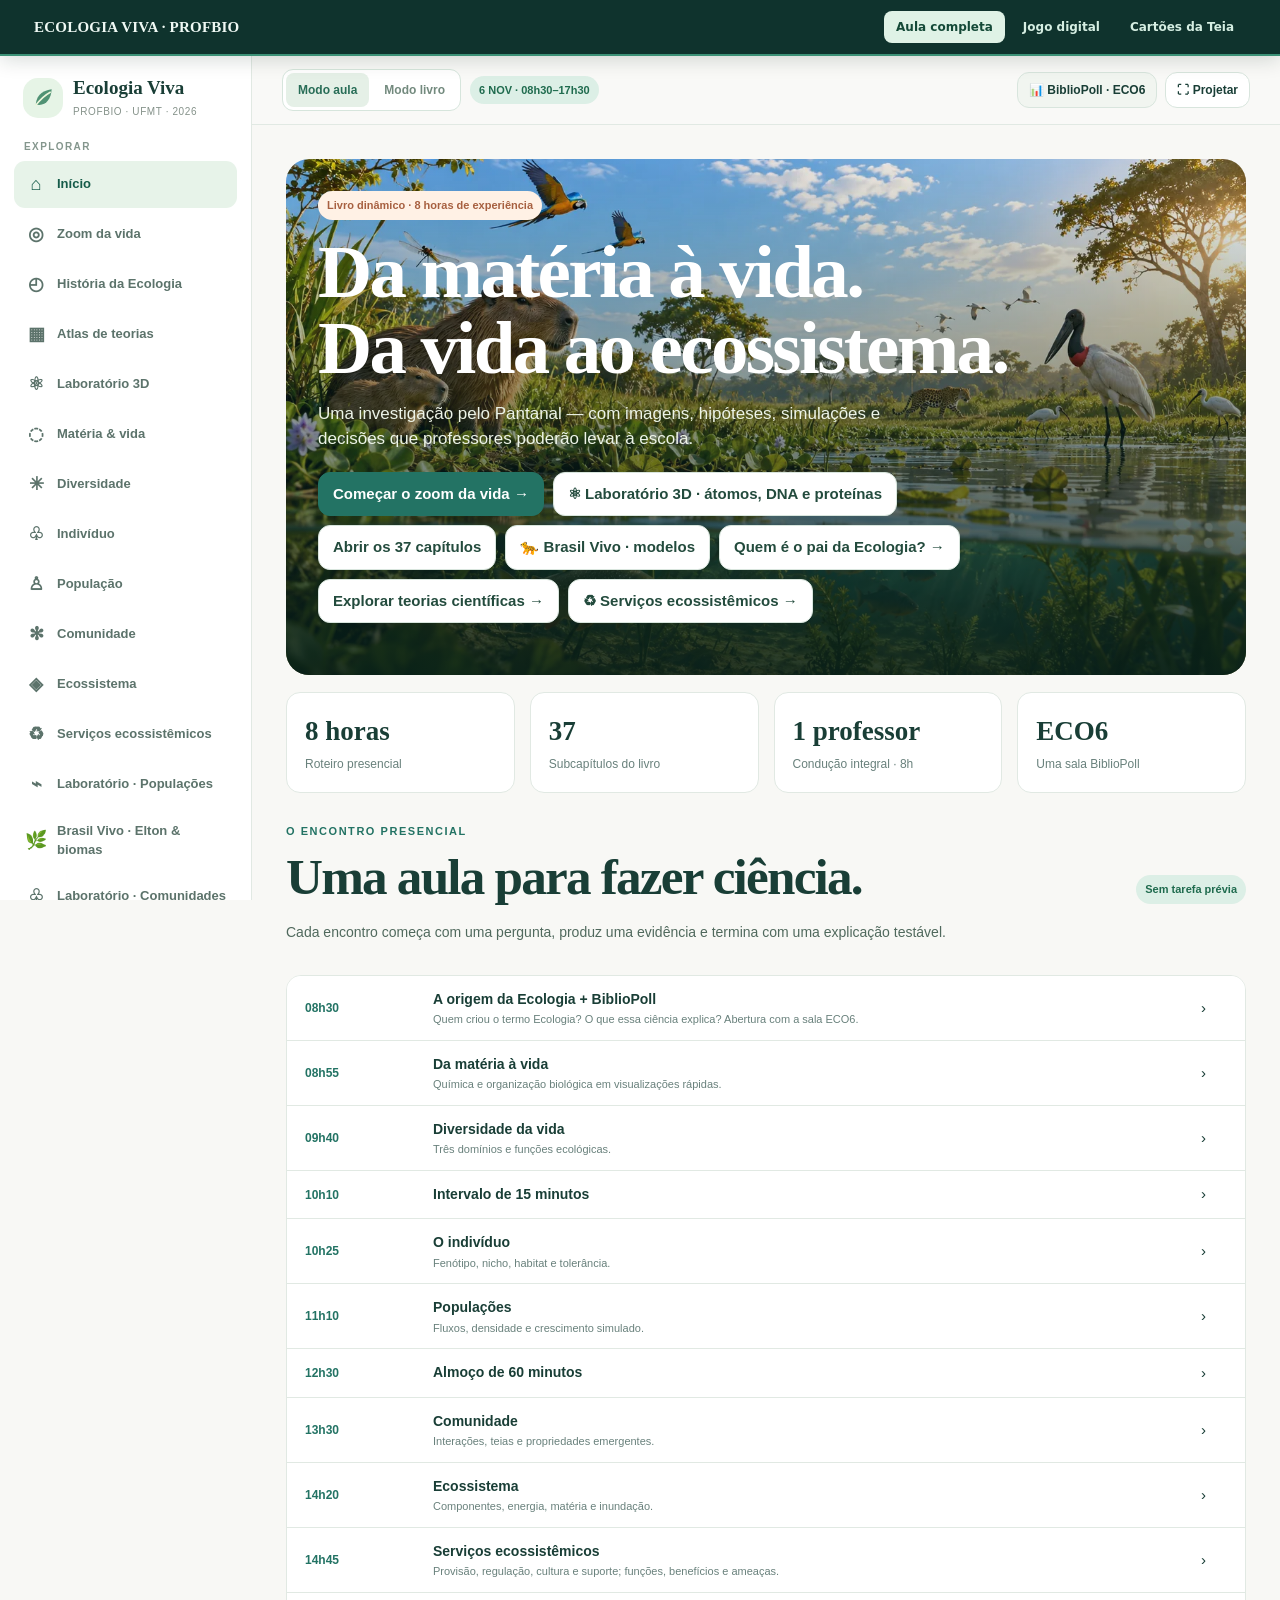
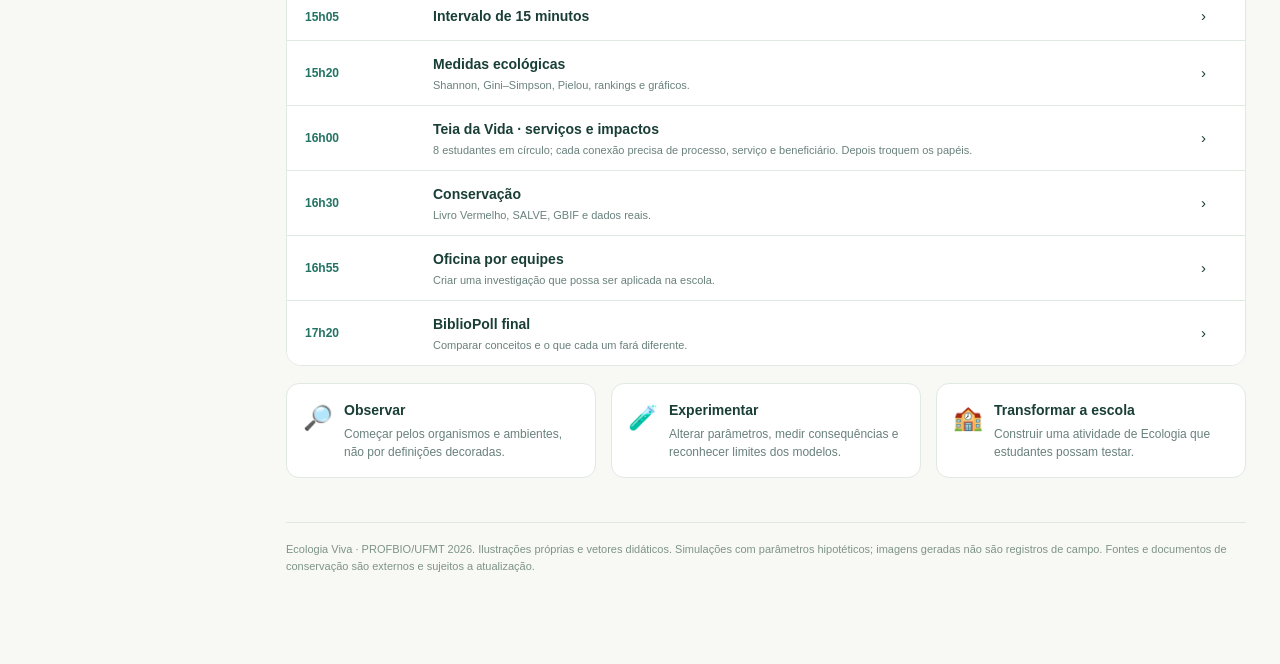
==== index.html @ b946f87a "feat: publicar Ecologia Viva com aula, jogo de 4 duplas e cartões imprimíveis" ====
<!DOCTYPE html>
<html lang="pt-BR">
<head>
<meta charset="utf-8"><meta name="viewport" content="width=device-width,initial-scale=1">
<meta name="theme-color" content="#f9f8f4"><meta name="description" content="Livro dinâmico de Ecologia com história, teorias e laboratórios de populações, comunidades e ecossistemas, PROFBIO UFMT 2026">
<title>Ecologia Viva · Ciência, Teorias e Laboratórios · PROFBIO UFMT 2026</title>
<style>
:root{--bg:#f8f8f5;--paper:#fff;--ink:#193e36;--muted:#69817c;--teal:#237364;--teal2:#dcefe6;--tan:#e6ae87;--gold:#b77943;--line:#e1e9e3;--surface:#f1f5f0;--pink:#fcf0e8;--radius:17px;--shadow:0 10px 35px rgba(28,57,47,.045)}
*{box-sizing:border-box}html{scroll-behavior:smooth}body{margin:0;background:var(--bg);color:var(--ink);font-family:ui-sans-serif,-apple-system,BlinkMacSystemFont,"Segoe UI",sans-serif;font-size:15px;line-height:1.5}button,input,textarea,select{font:inherit}button{cursor:pointer}button:focus-visible,a:focus-visible,input:focus-visible,textarea:focus-visible{outline:3px solid #e7a25c;outline-offset:3px}a{color:var(--teal);text-decoration:none}a:hover{text-decoration:underline}h1,h2,h3,.display{font-family:Georgia,"Times New Roman",serif;font-weight:650;letter-spacing:-.035em;line-height:1.12}h1{font-size:clamp(33px,4vw,52px);margin:8px 0 16px}h2{font-size:clamp(25px,2.7vw,34px);margin:10px 0 14px}h3{font-size:21px;margin:0 0 8px}p{margin:0 0 12px}small,.small{font-size:12px}.muted{color:var(--muted)}.label{font-size:11px;font-weight:800;letter-spacing:.12em;text-transform:uppercase;color:var(--teal)}.kicker{font-weight:800;color:var(--teal);font-size:11px;letter-spacing:.14em;text-transform:uppercase;margin-bottom:4px}.app{display:grid;grid-template-columns:252px minmax(0,1fr);min-height:100vh}.side{position:sticky;top:0;height:100vh;overflow:auto;padding:21px 14px 18px;background:#fff;border-right:1px solid var(--line);z-index:10}.logo{display:flex;align-items:center;gap:10px;margin:1px 9px 20px}.mark{width:40px;height:40px;border-radius:15px;background:#e6f4e6;display:grid;place-items:center;color:#286f55;flex-shrink:0}.logo b{font-family:Georgia,serif;font-size:19px;line-height:1}.logo small{display:block;color:#85928a;letter-spacing:.06em;font-size:10px;margin-top:3px}.navhead{font-size:10px;letter-spacing:.14em;text-transform:uppercase;color:#84968d;font-weight:800;margin:17px 10px 7px}.navbtn{width:100%;border:0;background:transparent;display:flex;align-items:center;gap:10px;text-align:left;border-radius:11px;padding:10px 11px;color:#5c736b;font-size:13px;font-weight:700;margin:3px 0}.navbtn:hover{background:#f3f7f1;text-decoration:none}.navbtn.active{background:#e7f3e9;color:#155b49}.navico{font-size:18px;width:22px;text-align:center;flex-shrink:0}.num{margin-left:auto;font-size:10px;font-weight:650;color:#8b9e95}.sidefoot{font-size:11px;color:#7d938b;margin:24px 8px 8px;border-top:1px solid var(--line);padding-top:16px}.main{min-width:0}.top{position:sticky;top:0;z-index:9;display:flex;justify-content:space-between;align-items:center;gap:12px;flex-wrap:wrap;padding:13px 30px;background:rgba(249,249,247,.93);backdrop-filter:blur(14px);border-bottom:1px solid var(--line)}.top-left{display:flex;align-items:center;gap:9px;flex-wrap:wrap}.top-right{display:flex;align-items:center;gap:8px;flex-wrap:wrap}.mobilebrand{display:none;font-weight:800;font-family:Georgia,serif}.content{max-width:1170px;margin:0 auto;padding:34px 34px 90px}.badge{background:var(--teal2);color:#1f6b4e;padding:6px 9px;border-radius:100px;font-size:11px;font-weight:850;display:inline-flex;align-items:center;gap:6px}.badge.peach{background:#fff1e5;color:#a76040}.btn{border:1px solid #d8e5dd;border-radius:12px;padding:10px 14px;font-weight:800;color:var(--ink);background:#fff;display:inline-flex;justify-content:center;align-items:center;gap:9px;transition:transform .13s,border-color .13s;white-space:normal}.btn:hover{border-color:#7bbaa1;transform:translateY(-1px)}.btn.primary{background:var(--teal);border-color:var(--teal);color:white}.btn.soft{background:var(--surface)}.btn.small{padding:8px 11px;font-size:12px}.btn:disabled{opacity:.45;cursor:not-allowed}.actions{display:flex;flex-wrap:wrap;gap:9px;margin:20px 0}.switch{border:1px solid #d6e5dc;background:#fff;border-radius:11px;display:inline-flex;align-items:center;padding:3px;gap:3px}.switch button{background:transparent;border:0;padding:8px 12px;border-radius:8px;color:#738a7e;font-size:12px;font-weight:800}.switch button.sel{background:#e5f0e7;color:#286d57}.panel{background:white;border:1px solid var(--line);border-radius:var(--radius);padding:24px;box-shadow:var(--shadow)}.panel.soft{background:#f0f5ef}.panel.peach{background:#fff4ed}.panel+.panel{margin-top:12px}.grid{display:grid;gap:15px}.grid.two{grid-template-columns:repeat(2,minmax(0,1fr))}.grid.three{grid-template-columns:repeat(3,minmax(0,1fr))}.grid.four{grid-template-columns:repeat(4,minmax(0,1fr))}.flex{display:flex;align-items:center;justify-content:space-between;gap:12px;flex-wrap:wrap}.hero{min-height:440px;position:relative;overflow:hidden;border-radius:23px;background:#285c4d;display:flex;align-items:flex-end;color:white;background-size:cover;background-position:center;padding:32px}.hero:before{content:"";position:absolute;inset:0;background:linear-gradient(0deg,rgba(7,32,27,.88),rgba(8,39,36,.48) 48%,rgba(12,54,46,.04))}.hero>div{position:relative;max-width:730px}.hero h1{font-size:clamp(44px,6vw,75px);line-height:1.02;margin:14px 0}.hero p{font-size:17px;max-width:600px;color:#edf4e8}.hero .btn{color:#234b3d}.hero .btn.primary{color:white}.intro-stats{margin:17px 0 30px}.stat{border-radius:14px;background:#fff;border:1px solid var(--line);padding:18px}.stat b{font-family:Georgia,serif;font-size:27px;display:block}.stat small{color:var(--muted)}.timeline{margin-top:19px;border:1px solid var(--line);border-radius:15px;overflow:hidden;background:white}.timeline button{width:100%;display:grid;grid-template-columns:110px 1fr 26px;gap:18px;align-items:center;text-align:left;padding:12px 18px;background:white;border:0;border-bottom:1px solid var(--line);color:var(--ink)}.timeline button:last-child{border:0}.timeline button:hover{background:#f4f8f4}.timeline time{font-size:12px;font-weight:800;color:var(--teal)}.timeline strong{font-size:14px}.timeline p{font-size:11px;color:var(--muted);margin:1px 0 0}.eyebrow{color:#7c9187;font-size:11px;text-transform:uppercase;letter-spacing:.14em;font-weight:850}.stage-head{display:flex;gap:10px;justify-content:space-between;align-items:flex-start;flex-wrap:wrap}.rail{display:flex;gap:8px;flex-wrap:wrap;margin:18px 0 17px}.rail button{border-radius:100px;border:1px solid var(--line);padding:7px 11px;background:white;color:#6c8178;font-size:11px;font-weight:800}.rail button.active{background:var(--teal);border-color:var(--teal);color:white}.stage-layout{display:grid;grid-template-columns:minmax(0,1.65fr) minmax(280px,.85fr);gap:15px}.visual{background:#e9f2ec;border-radius:16px;overflow:hidden;min-height:310px;position:relative}.visual img{width:100%;height:360px;object-fit:cover;display:block}.visual>svg{display:block;width:100%;height:auto;min-height:360px}.viscap{font-size:11px;color:#667e75;margin:8px 0 0}.stage-info{padding:24px}.stage-info h2{margin:10px 0}.stage-no{font-weight:850;color:#8fa39a;letter-spacing:.1em;font-size:11px}.key{margin:14px 0;padding:15px 16px;background:#eaf4ec;border-radius:12px;color:#285d4c;font-weight:700;font-size:15px}.question{margin-top:16px;border-left:3px solid #e8aa76;padding:5px 0 5px 14px;font-size:14px}.footnotes{font-size:11px;color:#798e83;margin:15px 0}.subnav{display:flex;gap:8px;overflow:auto;padding:3px 0 9px;margin:12px 0}.subnav button{border:1px solid #dfe9e2;padding:8px 12px;border-radius:9px;font-size:12px;font-weight:800;background:white;color:#53796c;white-space:nowrap}.subnav button.sel{color:white;background:var(--teal);border-color:var(--teal)}.caption{font-size:11px;color:#778d7f;margin:7px 0}.scene{width:100%;aspect-ratio:16/9;object-fit:cover;display:block;border-radius:15px}.topic-image{width:100%;max-height:330px;object-fit:cover;border-radius:13px;margin:3px 0 10px}.taxon-btn{display:flex;align-items:center;gap:10px;border:1px solid #deebe2;border-radius:12px;padding:13px;background:white;text-align:left;width:100%;color:var(--ink);font-weight:750}.taxon-btn:hover,.taxon-btn.selected{background:#e8f4ec;border-color:#8abda3}.taxon-btn span{font-size:23px}.notice{background:#f0f6f0;border-radius:12px;border-left:3px solid #8ec8aa;padding:13px 15px;font-size:12px;color:#456b56}.notice.warn{background:#fff5ed;border-left-color:#e5af78;color:#846146}.desc{color:#50695d;font-size:14px;line-height:1.65}.hr{height:1px;background:var(--line);margin:24px 0}.micro{font-size:11px;color:#7c9187}.feature{display:flex;gap:11px;align-items:flex-start;padding:16px;border-radius:13px;border:1px solid var(--line);background:#fff}.feature .ico{font-size:24px}.feature strong{display:block;font-size:14px}.feature p{font-size:12px;color:var(--muted);margin:4px 0 0}.metric{padding:18px;background:#f1f6f1;border-radius:14px}.metric b{font:700 28px Georgia,serif;display:block}.metric span{font-size:12px;color:#688477}.inputs{display:grid;grid-template-columns:repeat(2,minmax(0,1fr));gap:12px}.range{background:#f3f7f3;border-radius:12px;padding:12px}.range label{display:flex;justify-content:space-between;gap:12px;font-size:12px;font-weight:750}.range output{color:var(--teal)}input[type=range]{width:100%;accent-color:var(--teal);margin-top:10px}input[type=number],input[type=text],textarea,select{border:1px solid #d1e1d7;border-radius:10px;background:white;padding:9px 11px;color:var(--ink);max-width:100%}input[type=number]{width:66px}input[type=text],textarea{width:100%}textarea{min-height:90px;resize:vertical}.chart{background:white;border:1px solid #e6ece5;border-radius:14px;padding:8px}.chart svg{width:100%;height:auto;display:block}.table-wrap{width:100%;overflow:auto}table{width:100%;border-collapse:collapse}th{text-align:left;font-size:11px;text-transform:uppercase;letter-spacing:.06em;color:#6e887a;background:#f3f7f2}td,th{padding:10px;border-bottom:1px solid #e3ebe3;font-size:13px}td{color:#345f4f}.community-tile{border:1px solid var(--line);padding:12px;border-radius:13px;text-align:left;background:white;transition:.12s}.community-tile .animal{display:block;font-size:29px;margin-bottom:4px}.community-tile strong{display:block;font-size:12px}.community-tile small{display:block;color:#82968d}.community-tile.off{opacity:.35;filter:grayscale(1)}.community-tile:focus-visible{outline:3px solid #e9a869}.layerbtn{font-weight:800;border:1px solid #dce8e0;background:#fff;color:#5b7567;padding:9px 12px;border-radius:100px;font-size:12px}.layerbtn.on{background:#deeee5;border-color:#b4d2c1;color:#24644f}.statephoto{height:355px;width:100%;object-fit:cover;border-radius:16px}.counter{display:grid;grid-template-columns:1fr 1fr;gap:10px}.countercol{background:#f4f8f4;border-radius:12px;padding:13px}.row-input{display:grid;grid-template-columns:1fr 74px;gap:10px;align-items:center;padding:5px 0}.row-input label{font-size:12px;font-weight:750}.nudge{border-radius:9px;padding:6px 9px;background:white;border:1px solid #dce7dd;color:var(--teal)}.indexcard{padding:17px;border:1px solid #dfe9df;background:white;border-radius:13px}.indexcard b{font-family:Georgia,serif;font-size:24px}.indexcard p{font-size:12px;color:#72887c;margin:5px 0 0}.collapsible{border:1px solid var(--line);border-radius:12px;background:white;margin:10px 0;overflow:hidden}.collapsible summary{cursor:pointer;padding:13px 15px;font-weight:800;font-size:13px}.collapsible>div{padding:0 15px 14px;color:#547568;font-size:13px}.source{border:1px solid var(--line);border-radius:14px;background:white;padding:16px;display:flex;gap:11px;align-items:flex-start}.source .ico{font-size:25px}.source p{font-size:12px;color:var(--muted);margin:4px 0 0}.source strong{font-size:14px}.cards{display:grid;grid-template-columns:repeat(2,minmax(0,1fr));gap:12px}.cardlink{display:block;background:white;border:1px solid #dfe8e0;padding:15px;border-radius:13px}.cardlink:hover{border-color:#8eb6a3;background:#f7faf6;text-decoration:none}.cardlink strong{display:block;font-size:14px}.cardlink small{color:#798f80}.segment{display:flex;gap:8px;flex-wrap:wrap;margin:14px 0}.segment button{border-radius:10px;background:white;border:1px solid var(--line);padding:8px 12px;color:#5e7667;font-size:12px;font-weight:800}.segment button.sel{background:#276f57;color:white;border-color:#276f57}.q{border-radius:14px;background:#f2f7f2;padding:18px;font-weight:700;font-size:18px}.answer{display:block;width:100%;text-align:left;background:white;border:1px solid #dfe8df;border-radius:11px;padding:11px;margin:8px 0;color:var(--ink);font-size:13px}.answer:hover{background:#f5f9f4}.answer.sel{border-color:#559b7a;background:#e8f4e8}.score{font-size:14px;font-weight:800}.library-list{display:grid;grid-template-columns:repeat(2,minmax(0,1fr));gap:12px;margin-top:13px}.chapter{display:block;width:100%;background:white;text-align:left;border:1px solid var(--line);border-radius:14px;padding:15px;color:var(--ink)}.chapter:hover{border-color:#95c5ac;transform:translateY(-1px)}.chapter b{display:block;font-size:15px;margin:6px 0}.chapter small{display:block;color:var(--muted);font-size:12px}.tag{display:inline-block;background:#f1f5ee;border-radius:100px;padding:3px 7px;font-size:10px;color:#6d8b7b;font-weight:800}.tag.live{background:#e4f4ea;color:#22775c}.form-field{margin:13px 0}.form-field label{display:block;font-size:12px;font-weight:800;margin-bottom:6px}.form-field textarea{min-height:72px}.save-status{font-size:12px;color:#2c7758}.credit{font-size:11px;color:#86988d;margin-top:8px}.drawer{display:none}.footer{border-top:1px solid var(--line);padding-top:18px;margin-top:44px;color:#7e9486;font-size:11px}
@media(max-width:1060px){.app{grid-template-columns:210px minmax(0,1fr)}.content{padding:23px}.top{padding:12px 22px}.stage-layout{grid-template-columns:1fr}.visual img{height:330px}.grid.four{grid-template-columns:repeat(2,minmax(0,1fr))}}
@media(max-width:780px){.app{display:block}.side{position:relative;height:auto;padding:10px 10px 9px;overflow:visible;border:0;border-bottom:1px solid var(--line)}.logo{margin:0 7px 8px}.mark{width:31px;height:31px;border-radius:10px}.logo b{font-size:16px}.sidefoot,.navhead{display:none}.sidenav{display:flex;gap:4px;overflow:auto;white-space:nowrap;scrollbar-width:thin}.navbtn{flex-shrink:0;width:auto;padding:7px 10px;font-size:12px}.navico{font-size:14px;width:auto}.navbtn .num{display:none}.top{position:static;padding:9px 15px}.content{padding:18px 14px 65px}.hero{min-height:420px;padding:23px}.grid.two,.grid.three,.inputs,.cards,.library-list{grid-template-columns:1fr}.grid.four{grid-template-columns:repeat(2,minmax(0,1fr))}.stage-info{padding:18px}.timeline button{grid-template-columns:84px 1fr 15px;padding:11px 12px;gap:10px}.rail{flex-wrap:nowrap;overflow:auto;padding-bottom:6px}.rail button{flex-shrink:0}.visual img{height:270px}.statephoto{height:235px}.stat b{font-size:23px}}
@media(prefers-reduced-motion:reduce){html{scroll-behavior:auto}*,*:before,*:after{animation:none!important;transition:none!important}}@media print{.side,.top,.actions,.footer{display:none!important}.app{display:block}.content{padding:0}.panel{box-shadow:none;break-inside:avoid}}

/* Modelos 3D manipulaveis – atomos e moleculas */
.chem-lab{width:100%}.chem-grid{display:grid;grid-template-columns:minmax(0,1.4fr) minmax(210px,.78fr);gap:13px;align-items:stretch}.chem-canvas-card{background:#edf6f0;border:1px solid #d9e9df;border-radius:15px;overflow:hidden;padding:12px 12px 9px;min-width:0}.chem-top{display:flex;align-items:center;justify-content:space-between;gap:7px;flex-wrap:wrap}.chem-live{font-size:10px;font-weight:850;color:#278471;background:#d9eee6;padding:5px 8px;border-radius:100px}.chem-canvas-card canvas{width:100%;height:325px;display:block;touch-action:none;cursor:grab;margin:8px 0;border-radius:10px;outline-offset:0}.chem-canvas-card canvas.dragging{cursor:grabbing}.chem-toolbar{display:flex;gap:7px;flex-wrap:wrap;justify-content:center}.chem-toolbar .btn{background:#fff}.chem-hint{font-size:10px;color:#688579;text-align:center;line-height:1.5;margin:9px 0 2px}.chem-details{border:1px solid #e5ebe5;background:#fff;border-radius:15px;padding:12px;min-width:0}.chem-choices{display:grid;grid-template-columns:repeat(3,minmax(0,1fr));gap:6px;margin:11px 0}.chem-choices.atoms{grid-template-columns:repeat(3,minmax(0,1fr))}.chem-choice{background:#f7faf7;border:1px solid #dce9e0;border-radius:10px;padding:8px 5px;display:flex;flex-direction:column;align-items:center;gap:2px;color:#486d60;min-width:0}.chem-choice b{font-family:Georgia,serif;font-size:22px;line-height:1.1}.chem-choice span{font-size:9px;color:#6a8378;line-height:1.25}.chem-choice.selected{border-color:#277362;background:#e5f3ec;color:#155742}.chem-facts{display:flex;flex-direction:column;gap:4px;background:#f3f7f3;border-radius:10px;padding:10px 11px;color:#52736a;font-size:11px;line-height:1.35}.chem-facts b{color:#21483d;font-size:12px}.model-ref{padding-top:12px}.model-ref>img{display:block;width:100%;height:175px;object-fit:contain;background:#f5faf7;border-radius:12px;margin-top:8px}.model-gallery{display:grid;grid-template-columns:repeat(3,minmax(0,1fr));gap:6px;margin-top:8px}.model-gallery img{max-width:100%;height:56px;width:100%;object-fit:contain;background:#f1f7f4;border:1px solid #e1ece4;border-radius:8px}.chem-disclaimer{font-size:11px;margin-top:12px}.stage-layout>.panel:has(.chem-lab){padding:15px}.stage-layout .chem-grid{grid-template-columns:minmax(0,1fr)}.stage-layout .chem-details{display:grid;grid-template-columns:1fr 1fr;gap:10px}.stage-layout .chem-details>.eyebrow{grid-column:1/-1}.stage-layout .chem-details .chem-choices,.stage-layout .chem-details .chem-facts{grid-column:1}.stage-layout .chem-details .model-ref{grid-column:2;grid-row:2 / span 2;padding-top:0}.stage-layout .model-ref>img{height:125px}.stage-layout .model-gallery img{height:37px}
@media(max-width:780px){.chem-grid,.stage-layout .chem-grid{grid-template-columns:1fr}.chem-canvas-card canvas{height:285px}.chem-details,.stage-layout .chem-details{display:grid;grid-template-columns:1fr 1fr;gap:8px}.chem-details>.eyebrow,.stage-layout .chem-details>.eyebrow{grid-column:1/-1}.chem-choices,.chem-choices.atoms,.stage-layout .chem-details .chem-choices{grid-column:1;grid-template-columns:repeat(3,minmax(0,1fr));align-self:start}.chem-facts,.stage-layout .chem-details .chem-facts{grid-column:1;align-self:start}.model-ref,.stage-layout .chem-details .model-ref{grid-column:2;grid-row:2 / span 2;padding-top:0}.model-ref>img,.stage-layout .model-ref>img{height:150px}.model-gallery img,.stage-layout .model-gallery img{height:44px}}
@media(max-width:430px){.chem-details,.stage-layout .chem-details{grid-template-columns:1fr}.chem-details>.eyebrow,.chem-choices,.chem-facts,.model-ref,.stage-layout .chem-details>.eyebrow,.stage-layout .chem-details .chem-choices,.stage-layout .chem-details .chem-facts,.stage-layout .chem-details .model-ref{grid-column:1;grid-row:auto}.chem-choice b{font-size:21px}.model-ref>img,.stage-layout .model-ref>img{height:140px}.chem-canvas-card canvas{height:285px}}

/* Laboratório de macromoléculas – 3D interativo, responsivo e offline */
.bio3d-lab{width:100%;min-width:0}
.bio3d-steps{display:grid;grid-template-columns:repeat(3,minmax(0,1fr));gap:8px;margin:3px 0 13px}
.bio3d-step{min-width:0;border:1px solid #dce8e1;border-radius:12px;background:#fff;padding:11px 6px;cursor:pointer;display:grid;place-items:center;gap:3px;color:#526f66;line-height:1.2;text-align:center}
.bio3d-step b{font-family:Georgia,serif;font-weight:750;font-size:clamp(15px,2vw,20px)}
.bio3d-step small{font-size:11px}
.bio3d-step.selected{background:#e2f1e8;color:#155c4a;border:1.5px solid #267763;box-shadow:0 0 0 1px #d8ebdf inset}
.bio3d-step:focus-visible{outline:3px solid #daa775;outline-offset:2px}
.bio3d-grid{display:grid;grid-template-columns:minmax(0,1.25fr) minmax(225px,.85fr);gap:12px}
.bio3d-model{background:linear-gradient(135deg,#f0f9f5,#e6f2ed);border:1px solid #d8e8e0;border-radius:15px;padding:12px;min-width:0}
.bio3d-top{display:flex;align-items:center;justify-content:space-between;gap:10px;flex-wrap:wrap;margin-bottom:7px}
.bio3d-live{border-radius:40px;background:#d8efe4;color:#1f725a;padding:5px 9px;font-size:11px;font-weight:750}
.bio3d-canvas{display:block;width:100%;height:325px;border-radius:11px;background:linear-gradient(145deg,#f5fbf7,#e8f2ed);touch-action:none;cursor:grab;outline-offset:2px}
.bio3d-canvas.dragging{cursor:grabbing}
.bio3d-tools{display:flex;flex-wrap:wrap;align-items:center;justify-content:center;gap:7px;margin-top:10px}
.bio3d-tools button{font-size:12px;padding:9px 11px}
.bio3d-hint{font-size:11px;color:#688177;text-align:center;line-height:1.45;margin:9px 3px 0}
.bio3d-side{background:#fff;border:1px solid #e1eae3;border-radius:15px;padding:13px;min-width:0}
.bio3d-side-image{display:block;width:100%;height:174px;object-fit:contain;object-position:center;background:radial-gradient(ellipse at 50% 48%,#e4f3ed,#f9fcfa 69%);border-radius:11px;margin:8px 0}
.bio3d-facts{background:#f2f7f3;border-radius:11px;padding:13px;margin:9px 0;font-size:13px;line-height:1.5}
.bio3d-facts b{display:block;color:#1c4a3e;font-size:16px;margin-bottom:6px}
.bio3d-facts p{margin:0;color:#537367}
.bio3d-process{display:flex;justify-content:center;align-items:center;flex-wrap:wrap;gap:6px;border:1px solid #dcebe2;background:#f6faf7;padding:10px;border-radius:12px;margin-top:12px}
.bio3d-process button{border:0;background:#e2eee7;border-radius:8px;color:#285e4e;font-size:12px;font-weight:750;padding:9px 10px;cursor:pointer}
.bio3d-process button.selected{background:#287765;color:#fff}
.bio3d-process .process-arrow{font-size:13px;color:#829c90}
.bio3d-caption{font-size:11px;color:#718b80;line-height:1.45}
.bio3d-lab .notice{font-size:12px;margin-top:12px}
.stage-layout>.panel:has(.bio3d-lab){padding:15px}
.stage-layout .bio3d-grid{grid-template-columns:1fr}
.stage-layout .bio3d-canvas{height:285px}
.stage-layout .bio3d-side-image{height:170px}
@media(max-width:840px){.bio3d-grid{grid-template-columns:1fr}.bio3d-canvas{height:290px}.bio3d-side-image{height:180px}}
@media(max-width:410px){.bio3d-canvas,.stage-layout .bio3d-canvas{height:245px}.bio3d-side-image{height:142px}.bio3d-step{padding:9px 3px}.bio3d-tools button{font-size:11px;padding:8px 9px}}
@media(prefers-reduced-motion:reduce){.bio3d-lab *{scroll-behavior:auto}}

/* NOVO: Laboratórios de células, organismos, sinalização e domínios em 3D */
.micro3d{min-width:0;width:100%}
.micro3d-head{display:flex;align-items:center;justify-content:space-between;flex-wrap:wrap;gap:7px;margin:2px 0 7px}
.micro3d-chip{border-radius:30px;background:#dcf1e6;border:1px solid #cce7d9;padding:5px 9px;color:#267257;font-size:10.5px;font-weight:800;white-space:nowrap}
.micro3d-sub{font-size:12.5px;color:#688278;line-height:1.5;margin:0 0 10px}
.micro3d-choices{display:grid;grid-template-columns:repeat(auto-fit,minmax(91px,1fr));gap:7px;margin:10px 0}
.micro3d-choice{border:1px solid #d6e6db;background:#f8faf7;border-radius:11px;min-width:0;padding:10px 5px;text-align:center;color:#426e5b;display:grid;gap:2px;justify-content:center}
.micro3d-choice strong{font-size:13px}.micro3d-choice small{font-size:10px;color:#6b8d7b}
.micro3d-choice.selected{background:#e0f1e7;border-color:#267761;color:#145a49;box-shadow:0 0 0 1px #c0e3d1 inset}
.micro3d-choice:focus-visible{outline:3px solid #eab77e;outline-offset:2px}
.micro3d-frame{position:relative;border:1px solid #d2e5db;background:linear-gradient(145deg,#f3f9f4,#e5f2eb);border-radius:14px;padding:5px;overflow:hidden}
.micro3d-canvas{width:100%;height:290px;display:block;touch-action:none;cursor:grab;border-radius:10px}
.micro3d-canvas.dragging{cursor:grabbing}.micro3d-axis{position:absolute;bottom:9px;right:10px;background:#ffffffb8;border:1px solid #d4e8db;border-radius:12px;color:#3a7c66;padding:3px 8px;font-size:10px;font-weight:800;pointer-events:none}
.micro3d-actions{display:flex;flex-wrap:wrap;gap:6px;justify-content:center;margin:10px 0 8px}
.micro3d-actions .btn{font-size:11px;padding:8px 10px;min-height:34px}
.micro3d-facts{background:#f1f7f2;padding:13px;border-radius:11px;font-size:12.5px;color:#4f7565;line-height:1.6}
.micro3d-facts b{color:#1d5948;display:block;font-size:15px;margin-bottom:3px}.micro3d-facts p{margin:0}
.micro3d-status{font-size:11px;color:#678778;margin:9px 0 12px;line-height:1.5}
.micro3d-reference{border:1px solid #dfeae0;border-radius:13px;overflow:hidden;background:#fbfdfb;margin-top:9px}
.micro3d-reference summary{font-weight:750;color:#2c6654;padding:11px 14px;cursor:pointer;font-size:12px;background:#f8fbf8}
.micro3d-reference summary span{float:right}
.micro3d-reference img{display:block;width:100%;height:auto;max-height:270px;object-fit:contain;background:#ebf5f0}
.micro3d-reference .caption{padding:4px 12px 10px;line-height:1.5}
.micro3d-disclaimer{font-size:10.5px;color:#8b957f;line-height:1.5;margin:11px 0 2px}
.stage-layout .micro3d-canvas{height:280px}
.stage-layout .micro3d-reference img{max-height:240px}
@media(max-width:720px){.micro3d-canvas,.stage-layout .micro3d-canvas{height:268px}.micro3d-reference img,.stage-layout .micro3d-reference img{max-height:230px}.micro3d-actions .btn{font-size:10px;padding:8px}.micro3d-choice strong{font-size:12px}}
@media(max-width:400px){.micro3d-canvas,.stage-layout .micro3d-canvas{height:238px}.micro3d-choice{padding:8px 4px}}

/* LIVRO DINÂMICO — TEORIA E LABORATÓRIOS DE ECOLOGIA */
.sci-history-intro{display:grid;grid-template-columns:1.3fr .8fr;gap:18px;background:linear-gradient(128deg,#f0f8f1,#e2efe7);border:1px solid #d6e7d9;border-radius:22px;padding:27px;margin:20px 0 25px;align-items:center}
.sci-history-intro h2{font-size:38px;margin:13px 0 13px}
.sci-history-intro p{font-size:15px;color:#476b5c;line-height:1.7}
.sci-gloss{background:white;padding:14px 16px;border-left:3px solid #438d79;border-radius:12px;color:#356757;margin-top:14px}
.sci-pictogram svg{width:100%;max-height:310px;display:block}
.sci-column-intro{margin:27px 0 14px}
.sci-column-intro h2{margin-bottom:5px}
.sci-history-grid{display:grid;grid-template-columns:repeat(4,minmax(0,1fr));gap:9px;margin-bottom:15px}
.sci-time{border:1px solid #dce9e0;border-radius:13px;background:#fff;text-align:left;min-height:71px;padding:11px 13px;display:flex;flex-direction:column;gap:4px;color:var(--ink);transition:.16s}
.sci-time span{font-size:11px;color:#7a9184;letter-spacing:.025em}.sci-time b{font-size:13px;line-height:1.3}
.sci-time.selected,.sci-tab.selected,.sci-model-tab.selected{background:#e1f0e7;border-color:#247967;box-shadow:inset 0 0 0 1px #247967}
.sci-selected{border-left:4px solid #237364;margin-bottom:22px}.sci-selected h2{margin:9px 0 13px}.sci-selected p{font-size:16px;line-height:1.7}
.sci-branch{margin-bottom:16px}.sci-branch-card{padding:18px;background:#fff;border-radius:15px;border:1px solid #e0eae2;text-align:left;color:var(--ink);cursor:pointer}.sci-branch-card h3{font-size:20px}.sci-branch-card p{color:#5c7668}.sci-branch-card span{font-size:12px;font-weight:800;color:#2b816a}
.sci-sources p{font-size:13px;margin:8px 0}
.sci-filters{display:flex;flex-wrap:wrap;gap:9px;margin:16px 0}
.sci-tab{padding:10px 17px;font-size:13px;font-weight:750;background:#fff;color:#2a6554;border:1px solid #d9e7dc;border-radius:100px}
.sci-theories{display:grid;grid-template-columns:repeat(2,minmax(0,1fr));gap:12px;align-items:start}
.sci-theory{border:1px solid #dee9df;border-radius:16px;background:#fff;overflow:hidden;min-width:0}
.sci-theory summary{list-style:none;display:flex;gap:10px;align-items:center;justify-content:space-between;padding:18px;cursor:pointer}
.sci-theory summary::-webkit-details-marker,.sci-variable summary::-webkit-details-marker{display:none}
.sci-theory summary span:first-child{display:flex;flex-direction:column;gap:5px}.sci-theory small{font-size:10px;color:#718a7b;text-transform:uppercase;font-weight:800;letter-spacing:.05em}.sci-theory strong{font-size:15px}.sci-chevron{font-size:21px;color:#538a70}
.sci-theory[open] .sci-chevron{transform:rotate(45deg)}
.sci-theory-body{padding:0 18px 18px;color:#526e5e;font-size:13px;line-height:1.65}.sci-theory-body .question{margin:13px 0;padding:13px}
.sci-lab-tabs{display:grid;grid-template-columns:repeat(auto-fit,minmax(148px,1fr));gap:9px;margin:18px 0}
.sci-model-tab{border:1px solid #dbe8df;background:#fff;min-height:78px;border-radius:13px;padding:13px;text-align:left;color:#315e4b;display:flex;flex-direction:column;justify-content:center;gap:4px}
.sci-model-tab b{font-size:14px;line-height:1.25}.sci-model-tab small{color:#829689;font-size:11px;line-height:1.3}
.sci-lab-grid{display:grid;grid-template-columns:minmax(0,.92fr) minmax(0,1.08fr);gap:15px;align-items:start}
.sci-lab-grid .panel{min-width:0}.sci-lab-grid h2{font-size:25px;margin:8px 0}
.sci-sliders{display:grid;grid-template-columns:repeat(2,minmax(0,1fr));gap:9px;margin-top:17px}
.sci-range{background:#f2f8f3;padding:12px;border-radius:12px;min-width:0}.sci-range label{display:flex;align-items:start;justify-content:space-between;gap:10px;color:#3a6353;font-size:11px;font-weight:770;line-height:1.35;flex-wrap:wrap}
.sci-range label span{color:#1f7760;font-size:11px;font-weight:800;white-space:nowrap}
.sci-range input[type=range]{width:100%;accent-color:#247969;margin:11px 0 1px;touch-action:pan-y}
.sci-divider{border:none;border-top:1px solid #ebddd1;margin:10px 0}
.sci-svg{width:100%;display:block;max-height:350px;overflow:visible}
.sci-plot{margin:14px 0;background:white;border:1px solid #e9eee8;border-radius:15px;padding:8px;min-height:260px}
.sci-legend{display:flex;gap:14px;flex-wrap:wrap;padding:2px 8px 9px;color:#557165;font-size:11px}.sci-legend span{display:inline-flex;align-items:center;gap:6px}.sci-legend i{display:inline-block;width:10px;height:10px;border-radius:4px}
.sci-stats{display:grid;grid-template-columns:repeat(3,minmax(0,1fr));gap:8px;margin:14px 0}
.sci-stat{background:#edf6ee;border-radius:12px;padding:14px 10px;min-width:0}.sci-stat strong{font-family:Georgia,serif;display:block;font-size:25px;line-height:1.1;color:#1e7258;overflow-wrap:anywhere}.sci-stat span{font-size:11px;color:#6b8978;display:block;margin-top:4px;line-height:1.4}
.sci-result{background:#e6f3ef;padding:13px 16px;font-size:13px;line-height:1.65;color:#2d6c58;border-radius:12px;margin:14px 0}
.sci-compare{font-size:12px;color:#758a7d;margin:11px 0 17px;line-height:1.5}
.sci-compact-theory{padding:10px 0;border-bottom:1px solid #eef2ed;display:flex;flex-direction:column;gap:3px;color:#325a4b;font-size:13px}
.sci-compact-theory span{font-size:11px;color:#869a8b}.sci-compact-theory+.btn{margin-top:16px}
.sci-variable-section{margin-top:30px}.sci-variable-section .desc{margin:10px 0 17px}
.sci-variable{margin:8px 0;border:1px solid #dcebe0;border-radius:14px;background:#fff;overflow:hidden}
.sci-variable summary{padding:16px 17px;cursor:pointer;display:flex;align-items:center;justify-content:space-between;list-style:none}
.sci-variable summary span{font-size:11px;color:#758c81}
.sci-var-table{display:grid;grid-template-columns:repeat(2,minmax(0,1fr));gap:10px;background:#f5f9f5;padding:12px}
.sci-var-table>div{background:#fff;border:1px solid #e8efea;border-radius:10px;padding:12px;min-width:0}
.sci-var-table strong{display:block;font-size:13px;color:#275c4b}
.sci-var-table span{display:block;font-size:11px;color:#ae794b;margin:5px 0;font-weight:700}
.sci-var-table p{font-size:12px;line-height:1.5;color:#688278;margin-bottom:0}
@media(max-width:1050px){.sci-lab-grid{grid-template-columns:1fr}.sci-history-grid{grid-template-columns:repeat(3,minmax(0,1fr))}}
@media(max-width:760px){.sci-history-intro{grid-template-columns:1fr;padding:17px}.sci-history-intro h2{font-size:31px}.sci-pictogram svg{max-height:230px}.sci-history-grid{grid-template-columns:repeat(2,minmax(0,1fr))}.sci-theories{grid-template-columns:1fr}.sci-sliders{grid-template-columns:1fr 1fr}.sci-stats{grid-template-columns:repeat(2,minmax(0,1fr))}.sci-var-table{grid-template-columns:1fr}.sci-model-tab{min-height:70px}.sci-lab-tabs{grid-template-columns:repeat(2,minmax(0,1fr))}}
@media(max-width:410px){.sci-sliders{grid-template-columns:1fr}.sci-stat strong{font-size:22px}}


/* Glossário científico, definições de parâmetros e balanço do CH4 */
.sci-glossary{margin-top:16px}.sci-glossary h3{margin:7px 0 13px}.sci-gloss-grid{display:grid;grid-template-columns:repeat(2,minmax(0,1fr));gap:10px}
.sci-definition{background:#f4f8f6;border:1px solid #dbe8e2;border-radius:12px;padding:13px 15px}
.sci-definition strong{display:block;color:#205c4f;font-size:14px;margin-bottom:4px}
.sci-definition p{color:#526b60;font-size:13px;line-height:1.55;margin:0}
.sci-model-explanation{background:#eff7f1;border-left:3px solid #438e72;border-radius:9px;padding:13px 15px;margin:12px 0 17px;color:#31594d;font-size:13px;line-height:1.6}
.sci-model-explanation p{margin:6px 0 0}
.sci-param-definition{margin-top:8px;font-size:12px;color:#52716a}
.sci-param-definition summary{cursor:pointer;color:#287968;font-weight:650;list-style:revert}
.sci-param-definition p{margin:6px 0 0;line-height:1.5}
.sci-methane-path{background:#f3f8f6;border:1px solid #d9e7e1;border-radius:13px;padding:14px;margin:14px 0}
.sci-path-title{font-weight:750;font-size:13px;color:#265649;margin-bottom:11px}.sci-path-title span{font-size:11px;font-weight:500;display:block;color:#648076}
.sci-path-row{display:grid;grid-template-columns:105px minmax(0,1fr) 55px;align-items:center;gap:9px;margin:9px 0;font-size:12px;color:#40665b}
.sci-path-row b{text-align:right}.sci-path-track{height:10px;background:#e2ede8;border-radius:7px;overflow:hidden}.sci-path-track i{height:100%;display:block;border-radius:7px;transition:width .16s}
.sci-methane-path .caption{font-size:11px;margin:11px 0 0}
@media(max-width:650px){.sci-gloss-grid{grid-template-columns:1fr}.sci-definition{padding:11px 13px}.sci-path-row{grid-template-columns:98px minmax(0,1fr) 50px}}
.sci-related-definition{font-size:12px;line-height:1.5;color:#536f63;margin:5px 0 8px}.sci-compact-theory{padding-bottom:8px}
/* Brasil Vivo — isolado para evitar interferência no Ecologia Viva existente */
.br-wrap{--br-ink:#1d4640;--br-soft:#628078;--br-accent:#237d67;--br-border:#dfeae4;--br-surface:#f4f9f5;--br-paper:#fff;color:var(--br-ink);max-width:1200px;margin:0 auto;padding:0 0 48px;font-family:Inter,system-ui,-apple-system,Arial,sans-serif}
.br-wrap *{box-sizing:border-box}.br-wrap button,.br-wrap input{font:inherit}.br-wrap button{cursor:pointer}.br-wrap a{color:#217e71;word-break:break-word}
.br-head{display:flex;align-items:center;justify-content:space-between;gap:20px;margin:0 0 25px}.br-overline{text-transform:uppercase;font-size:11px;letter-spacing:.14em;color:#2b806f;font-weight:850}.br-head h1{font-family:Georgia,serif;line-height:1.04;letter-spacing:-.035em;font-size:clamp(2rem,4vw,3.3rem);font-weight:800;margin:10px 0 14px;color:#173d36}.br-head p,.br-section-title p{font-size:1rem;line-height:1.65;color:#58736b;max-width:800px;margin:0}.br-head-tag{display:inline-flex;background:#e8f4ed;border:1px solid #cae3d4;padding:10px 14px;border-radius:100px;color:#286d5e;font-size:12px;font-weight:700;white-space:nowrap}
.br-tabs{display:grid;grid-template-columns:repeat(4,minmax(0,1fr));gap:9px;margin:18px 0 24px}.br-tab{text-align:left;display:flex;flex-direction:column;align-items:flex-start;gap:3px;padding:13px 14px;background:white;border:1px solid #d7e5dd;border-radius:16px;color:#355b50;min-height:90px;transition:.16s}.br-tab.active{border:2px solid #288572;background:#e3f3ea}.br-tab strong{font-size:13px;line-height:1.2}.br-tab small{font-size:11px;color:#6b897c}.br-icon{font-size:19px;line-height:1.1}
.br-section-title{margin:0 0 20px}.br-case-kicker{font-size:11px;font-weight:800;letter-spacing:.1em;text-transform:uppercase;color:#4b887b}.br-section-title h2{font-family:Georgia,serif;font-size:clamp(1.55rem,3.3vw,2.6rem);letter-spacing:-.02em;margin:8px 0 11px;color:#183c37;line-height:1.14}
.br-panel{background:white;border:1px solid #dfebe4;padding:23px 24px;border-radius:21px;min-width:0;box-shadow:0 8px 22px #2853420a}.br-panel h3{font-family:Georgia,serif;font-size:24px;letter-spacing:-.02em;margin:0 0 10px;color:#23483d}.br-panel p{color:#536d65;line-height:1.6;margin:5px 0 14px}.br-panel h3+p{margin-top:7px}.br-panel .br-small{font-size:12px;color:#6e867c}.br-flex{display:flex;justify-content:space-between;gap:16px;align-items:flex-start;flex-wrap:wrap}.br-flex h3{margin:0 0 13px}.br-badge{border-radius:100px;background:#f8ece4;color:#996b4d;font-size:11px;font-weight:800;padding:6px 12px;white-space:nowrap}.br-badge.br-obs{background:#e5f4e9;color:#327451}.br-history{margin-bottom:18px;border-left:4px solid #3a8e73}.br-history p{font-size:13px}.br-layout{display:grid;grid-template-columns:minmax(0,.9fr) minmax(0,1.35fr);gap:17px;align-items:start}.br-sliders{display:grid;grid-template-columns:repeat(2,minmax(0,1fr));gap:9px;margin-top:14px}.br-slider{padding:11px 11px 9px;border:1px solid #e5eee8;border-radius:12px;background:#f4f8f5}.br-slider label{font-weight:750;font-size:12px;display:block;line-height:1.3;min-height:41px;color:#2c5a4f}.br-slider label output{display:block;text-align:left;font-size:12px;color:#318471;margin-top:3px;font-weight:800}.br-slider input[type=range]{width:100%;accent-color:#267d69;margin:9px 0 4px}.br-slider details{font-size:11px;color:#637d73}.br-slider summary{cursor:pointer;display:inline-block;border-bottom:1px dotted #8cab9e}.br-slider details p{margin:7px 0 0;line-height:1.5;font-size:11px}.br-actions{display:flex;flex-wrap:wrap;gap:8px;margin-top:14px}.br-btn{border:1px solid #d1e0d7;background:white;color:#275b51;border-radius:11px;padding:10px 12px;font-weight:750;font-size:12px}.br-btn.primary{background:#207b68;color:white;border-color:#207b68}.br-btn:hover{background:#e8f3eb}.br-btn.primary:hover{background:#145d4e}
.br-canvas{width:100%;overflow:visible}.br-svg{width:100%;height:auto;display:block}.br-legend{display:flex;flex-wrap:wrap;gap:10px;margin:8px 0 3px}.br-legend span{display:inline-flex;align-items:center;font-size:11px;color:#4e6d63;gap:6px}.br-legend i{width:11px;height:11px;border-radius:100%}.br-chart-unit,.br-legend-note{font-size:11px!important;color:#627a71!important;margin:6px 0 11px!important}.br-legend-note{padding-top:8px}.br-metrics{display:grid;grid-template-columns:repeat(3,minmax(0,1fr));gap:8px;margin-top:12px}.br-metrics div{background:#eff7f0;padding:12px 11px;border-radius:12px;min-width:0}.br-metrics strong{display:block;font-size:22px;line-height:1.15}.br-metrics small{display:block;font-size:10px;line-height:1.4;color:#608076;margin-top:6px}.br-explanation{border-left:3px solid #e0b07a;padding:9px 12px;background:#fff8ef;color:#855f47;font-size:12px;line-height:1.5;margin-top:13px;border-radius:8px}.br-step-label{display:block;font-size:11px;font-weight:750;color:#39675a;margin-top:15px}.br-result input[type=range]{width:100%;accent-color:#207b68;margin:7px 0 2px}.br-panels{display:grid;grid-template-columns:1fr 1fr;gap:16px;margin-top:17px}.br-insight{border-top:4px solid #cb9765}.br-insight>p{font-size:15px;color:#284f43;font-weight:650}.br-sub{border-top:1px solid #e3eee6;margin-top:12px;padding-top:12px;font-size:12px}.br-sub strong{color:#2c6d5e}.br-sub p{font-size:12px;margin-top:6px}.br-source{display:inline-block;font-size:12px;font-weight:700;margin:6px 0}.br-bottom{font-size:12px;color:#71867a;padding:12px 4px;line-height:1.65}.br-bottom p{margin:10px 0}.br-timeline-tip{font-size:11px;color:#638377}.br-quiz{background:#f4faf7;border-radius:14px;padding:14px}
@media(max-width:900px){.br-head-tag{display:none}.br-layout{grid-template-columns:1fr}.br-tabs{grid-template-columns:repeat(4,minmax(0,1fr))}.br-panels{grid-template-columns:1fr}.br-head h1{font-size:clamp(1.7rem,6vw,2.6rem)}}
@media(max-width:550px){.br-tabs{grid-template-columns:repeat(2,minmax(0,1fr))}.br-tab{min-height:76px;padding:10px}.br-panel{padding:15px;border-radius:15px}.br-head{margin-top:8px}.br-head h1{font-size:2rem}.br-section-title h2{font-size:1.6rem}.br-sliders{grid-template-columns:1fr}.br-slider label{min-height:0}.br-metrics{grid-template-columns:repeat(2,minmax(0,1fr))}.br-btn{flex:1;white-space:normal;font-size:11px}.br-overline{font-size:10px}.br-tabs{gap:7px}}

.br-compare{margin-top:17px}.br-comparison-table{display:grid;grid-template-columns:1fr 1.25fr 1.25fr;border:1px solid #dde8e1;border-radius:10px;overflow:hidden;font-size:11px}.br-comparison-table>div{border-bottom:1px solid #e8efea;border-right:1px solid #e8efea;padding:10px;line-height:1.45}.br-cmp-head{background:#eaf5ef;font-weight:850;color:#275d51}.br-equation{padding:11px 12px;border:1px solid #e2ede4;border-radius:11px;margin-top:13px;background:#f7faf6}.br-equation summary{cursor:pointer;color:#306b59;font-weight:800;font-size:12px}.br-equation p{font-size:12px;margin:9px 0 0}.br-comparison-table div:nth-child(3n){border-right:0}@media(max-width:550px){.br-comparison-table{font-size:10px;grid-template-columns:1fr 1.15fr 1.15fr}.br-comparison-table>div{padding:7px 6px}}

.br-compare{margin-top:17px}.br-comparison-table{display:grid;grid-template-columns:1fr 1.25fr 1.25fr;border:1px solid #dde8e1;border-radius:10px;overflow:hidden;font-size:11px}.br-comparison-table>div{border-bottom:1px solid #e8efea;border-right:1px solid #e8efea;padding:10px;line-height:1.45}.br-cmp-head{background:#eaf5ef;font-weight:850;color:#275d51}.br-equation{padding:11px 12px;border:1px solid #e2ede4;border-radius:11px;margin-top:13px;background:#f7faf6}.br-equation summary{cursor:pointer;color:#306b59;font-weight:800;font-size:12px}.br-equation p{font-size:12px;margin:9px 0 0}.br-comparison-table div:nth-child(3n){border-right:0}@media(max-width:550px){.br-comparison-table{font-size:10px;grid-template-columns:1fr 1.15fr 1.15fr}.br-comparison-table>div{padding:7px 6px}}


/* HISTÓRIA VIVA 2026 — galeria biográfica, módulos sem dependências externas */
.sci-hero-bio{background:linear-gradient(115deg,#e8f4ec 0%,#f6f6ec 74%);border:1px solid #d7e5d8;border-radius:20px;padding:25px 27px;margin:14px 0 18px;display:grid;grid-template-columns:minmax(0,1fr) auto;gap:18px;align-items:center}
.sci-hero-bio h2{font-family:Georgia,serif;font-size:clamp(25px,3vw,40px);margin:7px 0 10px;color:#174c40;line-height:1.12}
.sci-hero-bio p{font-size:14px;line-height:1.65;max-width:730px;color:#4c7161;margin:0}
.sci-biostats{display:flex;gap:10px;flex-wrap:wrap;margin-top:14px}
.sci-biostat{background:#ffffffdd;border:1px solid #d9e7da;border-radius:12px;padding:9px 13px;min-width:100px}
.sci-biostat strong{display:block;color:#175e4d;font:700 24px Georgia,serif}.sci-biostat small{display:block;font-size:10px;color:#698076;font-weight:700;letter-spacing:.025em}
.sci-search-row{display:flex;align-items:center;gap:10px;flex-wrap:wrap;margin:13px 0 8px}
.sci-bio-search{min-width:220px;flex:1;border:1px solid #cfded4;background:white;border-radius:12px;color:#173c31;padding:12px 14px;font-size:14px}
.sci-bio-search:focus-visible{outline:2px solid #247967;outline-offset:1px}
.sci-bio-filters{display:flex;flex-wrap:wrap;gap:7px;margin:10px 0 15px}
.sci-bio-filter{border:1px solid #d3e3d8;border-radius:999px;background:#fff;color:#2b6455;padding:8px 12px;font-size:12px;font-weight:750}
.sci-bio-filter.selected,.sci-bio-filter[aria-pressed="true"]{background:#24715f;color:white;border-color:#24715f}
.sci-bio-layout{display:grid;grid-template-columns:minmax(280px,.92fr) minmax(0,1.08fr);gap:15px;align-items:start}
.sci-person-grid{display:grid;grid-template-columns:repeat(2,minmax(0,1fr));gap:9px;align-content:start;max-height:690px;overflow:auto;overscroll-behavior:contain;padding:2px 2px 8px}
.sci-person-card{display:flex;flex-direction:column;align-items:flex-start;text-align:left;min-height:132px;border-radius:15px;border:1px solid #dbe8df;background:white;padding:12px;color:var(--ink);gap:5px;transition:background .12s,border-color .12s}
.sci-person-card:hover{background:#f6faf6}.sci-person-card.selected{border-color:#22715e;background:#e8f5ed;box-shadow:inset 0 0 0 1px #22715e}
.sci-person-card .sci-person-kicker{display:flex;align-items:center;gap:5px;font-size:10px;letter-spacing:.06em;color:#648474;font-weight:800;text-transform:uppercase}
.sci-person-card b{font-size:13px;line-height:1.35;letter-spacing:-.01em}.sci-person-card small{font-size:10px;color:#688077;line-height:1.4}.sci-person-card i{font-style:normal;color:#278369;font-size:10px;font-weight:750}
.sci-person-card[hidden]{display:none}
.sci-person-detail{border:1px solid #d9e7dc;border-radius:18px;background:#fff;padding:22px 24px;box-shadow:0 8px 24px #244e3210;min-height:520px}
.sci-person-detail-header{display:flex;gap:14px;align-items:center;border-bottom:1px solid #e2ece5;padding-bottom:15px;margin-bottom:17px}
.sci-person-avatar{width:68px;height:68px;flex:0 0 68px;border-radius:18px;background:linear-gradient(135deg,#d8eecb,#acd9c8);color:#246351;display:grid;place-items:center;font-family:Georgia,serif;font-size:25px;font-weight:bold}
.sci-person-detail-header h3{font-family:Georgia,serif;font-size:clamp(22px,2.8vw,33px);line-height:1.13;margin:4px 0 7px;color:#163e34}
.sci-person-detail-header p{margin:0;color:#73877a;font-size:12px}
.sci-person-pill{border-radius:999px;padding:5px 10px;background:#eef5ef;border:1px solid #dce7df;font-size:10px;font-weight:800;color:#33725a;display:inline-block}
.sci-person-pill.br{background:#fff5df;border-color:#f2e0bb;color:#926529}
.sci-person-sections{display:grid;gap:13px}
.sci-person-section h4{font-size:11px;text-transform:uppercase;letter-spacing:.08em;margin:0 0 5px;color:#297460}
.sci-person-section p{margin:0;font-size:13px;line-height:1.72;color:#315245}
.sci-person-work{margin:14px 0;padding:13px 15px;background:#f3f8f3;border-radius:11px;font-size:12px;line-height:1.7;color:#46685b}
.sci-person-question{border-left:4px solid #e4a978;background:#fcf9f4;border-radius:0 10px 10px 0;padding:11px 14px;margin:14px 0;font-size:13px;color:#355446;line-height:1.65}
.sci-person-actions{display:flex;flex-wrap:wrap;gap:8px;margin:15px 0 3px;align-items:center}
.sci-person-source{font-size:11px;display:block;margin-top:10px;line-height:1.6;color:#608071}
.sci-person-source a{overflow-wrap:anywhere}
.sci-sources-summary{border-radius:13px;border:1px solid #dde7df;background:#f7faf6;padding:14px;margin-top:18px;font-size:12px;color:#536b5f;line-height:1.65}
.sci-sources-summary p{margin:5px 0}
.sci-bio-empty{padding:35px 14px;text-align:center;color:#658275;grid-column:1/-1;font-size:13px}
@media(max-width:960px){.sci-bio-layout{grid-template-columns:1fr}.sci-person-grid{max-height:340px;overflow:auto;grid-template-columns:repeat(2,minmax(0,1fr))}.sci-person-detail{min-height:0}.sci-hero-bio{grid-template-columns:1fr}}
@media(max-width:560px){.sci-hero-bio{padding:18px}.sci-bio-layout{gap:10px}.sci-person-card{min-height:113px;padding:10px}.sci-person-grid{max-height:330px;gap:7px}.sci-person-detail{padding:16px}.sci-person-avatar{width:55px;height:55px;flex-basis:55px}.sci-person-detail-header{gap:10px}}
@media print{.sci-person-grid{max-height:none;overflow:visible}.sci-bio-layout{display:block}.sci-bio-filters,.sci-bio-search{display:none!important}.sci-person-detail{break-inside:avoid}}

</style>
<style>.micro3d-reference img.human-ref,.stage-layout .micro3d-reference img.human-ref{height:auto;max-height:390px;object-fit:contain;object-position:center;background:#ebf5f0}</style>
<style id="ecoviva-servicos-style">
/* Serviços Ecossistêmicos — extensão integrada ao Ecologia Viva, sem dependências externas */
.es-wrap{--es-green:#1e594c;--es-muted:#526960;--es-line:#dce8df;--es-bg:#f6f8f3;--es-lime:#e9f0e3;--es-sun:#e9ac65;max-width:1130px;margin:0 auto;color:#173e34}
.es-wrap *{box-sizing:border-box}
.es-wrap h1,.es-wrap h2,.es-wrap h3{font-family:Georgia,serif;color:#1a4337}
.es-wrap h1{line-height:1.06;font-size:clamp(36px,4.4vw,58px);margin:13px 0 19px}
.es-wrap h2{font-size:clamp(24px,2.8vw,34px);line-height:1.15;margin:0 0 10px}
.es-wrap h3{font-size:clamp(19px,2vw,23px);margin:0 0 9px}
.es-wrap p{line-height:1.6}
.es-label{color:#28715c;font-size:11px;text-transform:uppercase;letter-spacing:.16em;font-weight:850}
.es-muted{color:#60766d;font-size:14px}
.es-hero{background:linear-gradient(128deg,#edf4e9,#fdfdf9 74%);border:1px solid #dce7d8;border-radius:24px;padding:32px;display:grid;grid-template-columns:1.5fr 1fr;gap:26px;align-items:center;overflow:hidden}
.es-hero p{max-width:650px;font-size:16px;color:#4e6b5c}
.es-hero aside{background:white;border:1px solid #d7e5dc;border-radius:20px;padding:20px;box-shadow:0 8px 32px rgba(25,81,56,.05)}
.es-hero aside strong{display:block;color:#2c7455;margin-bottom:10px;font-size:13px}
.es-hero aside small{font-size:12px;color:#5b7166;line-height:1.55;display:block}
.es-flow-mini{display:grid;grid-template-columns:1fr;gap:5px}
.es-flow-mini div{border-left:3px solid #71a98c;background:#f1f7ee;border-radius:7px;padding:7px 10px;font-weight:750;color:#285847;font-size:12px}
.es-flow-mini b{font-size:10px;letter-spacing:.07em;color:#a07e4f;display:block;padding-left:12px}
.es-intro-cards{display:grid;grid-template-columns:repeat(3,minmax(0,1fr));gap:12px;margin:17px 0 32px}
.es-intro-card{background:#fff;border:1px solid var(--es-line);border-radius:16px;padding:19px}
.es-intro-card strong{font-family:Georgia,serif;font-size:19px;display:block;margin-bottom:7px}
.es-intro-card p{color:#597369;font-size:13px;margin:0}
.es-intro-card .es-dot{width:26px;height:4px;border-radius:5px;background:#82ad93;margin-bottom:13px}
.es-intro-card:nth-child(2) .es-dot{background:#ddb77f}.es-intro-card:nth-child(3) .es-dot{background:#91a6bc}
.es-heading{display:flex;justify-content:space-between;gap:15px;align-items:flex-end;flex-wrap:wrap;margin:34px 0 14px}
.es-heading .es-muted{max-width:600px;margin:0}
.es-class-toolbar,.es-scenario-tabs{display:flex;gap:9px;flex-wrap:wrap;margin:18px 0}
.es-class-button,.es-scenario-btn{font:750 12px ui-sans-serif,system-ui,sans-serif;cursor:pointer;border:1px solid #d9e8dc;background:#fff;color:#527468;border-radius:999px;padding:10px 14px;transition:.15s ease}
.es-class-button:hover,.es-scenario-btn:hover{border-color:#82b59b;background:#f4faf5}
.es-class-button[aria-pressed="true"],.es-scenario-btn[aria-pressed="true"]{background:#246a53;color:#fff;border-color:#246a53}
.es-service-grid{display:grid;grid-template-columns:repeat(2,minmax(0,1fr));gap:13px}
.es-service{background:#fff;border:1px solid var(--es-line);border-radius:17px;padding:19px;position:relative;box-shadow:0 6px 22px rgba(29,79,55,.025)}
.es-service:before{content:"";position:absolute;left:19px;top:0;width:48px;height:4px;background:#5b9c79;border-radius:0 0 6px 6px}
.es-service[data-es-type="prov"]:before{background:#c9995f}.es-service[data-es-type="cult"]:before{background:#8799bb}.es-service[data-es-type="supp"]:before{background:#9f9979}
.es-service-head{display:flex;gap:10px;justify-content:space-between;align-items:flex-start;flex-wrap:wrap;margin:3px 0 10px}
.es-service-head h3{font-family:Georgia,serif;font-size:21px;margin:0}
.es-kind{font-size:10px;border-radius:100px;padding:5px 8px;background:#edf4ec;color:#3e7961;font-weight:800}
.es-service[data-es-type="prov"] .es-kind{background:#fcf4e8;color:#986b37}.es-service[data-es-type="cult"] .es-kind{background:#eef1f8;color:#697c9f}.es-service[data-es-type="supp"] .es-kind{background:#f2f1e9;color:#817b50}
.es-service p{font-size:13px;margin:7px 0;color:#4f685e}
.es-service strong{color:#265747}
.es-service details{border-top:1px solid #e7eee8;margin-top:14px;padding-top:11px}
.es-service details summary{cursor:pointer;color:#2f7159;font-size:12px;font-weight:850}
.es-service details p{font-size:12px}
.es-service.es-at-risk{border-color:#e0b599;background:#fffaf6}
.es-risk-flag{font-size:10px;font-weight:850;color:#a45c39;background:#fff0e3;padding:5px 7px;border-radius:100px}
.es-scenario{background:#f6f8f3;border:1px solid var(--es-line);border-radius:22px;padding:25px;margin:35px 0 18px}
.es-scenario-intro{display:grid;grid-template-columns:1fr;gap:6px}
.es-scenario-tabs{margin:15px 0 19px}
.es-impact-summary{display:grid;grid-template-columns:1fr .96fr;gap:15px}
.es-chain-panel,.es-outcomes{background:#fff;border:1px solid #e0e9df;border-radius:16px;padding:20px}
.es-chain-panel strong,.es-outcomes>strong{display:block;font-size:13px;color:#2d6d53;margin-bottom:12px}
.es-chain{display:flex;align-items:center;flex-wrap:wrap;gap:7px;margin:16px 0}
.es-chain-step{flex:1 1 116px;min-width:100px;background:#eef5ea;padding:12px 11px;border-radius:10px;font-size:12px;line-height:1.4;font-weight:750;color:#285a46}
.es-chain-arrow{font-size:16px;color:#be9c6a;flex:0 0 auto;font-weight:850}
.es-chain-note{font-size:12px;color:#597167;margin:11px 0 0}
.es-impact-row{padding:10px 0;border-top:1px solid #e7ede8}
.es-impact-row:first-child{border-top:0;padding-top:0}
.es-impact-row strong{font-size:13px;color:#8c5336}
.es-impact-row p{color:#576d60;font-size:12px;margin:4px 0}
.es-outcomes .es-smallnotice{font-size:12px;line-height:1.55;color:#586f64}
.es-impact-bottom{margin-top:14px;display:grid;grid-template-columns:1fr 1fr;gap:13px}
.es-impact-note{background:white;border:1px solid #dfe9de;border-radius:14px;padding:16px;font-size:12px;color:#4f6b5e;line-height:1.6}
.es-impact-note b{display:block;color:#285f4a;margin-bottom:4px}
.es-network{background:#fff;border:1px solid var(--es-line);border-radius:21px;padding:26px;margin:28px 0}
.es-network-top{display:flex;align-items:end;justify-content:space-between;gap:20px;flex-wrap:wrap}
.es-network-select{border:1px solid #bfd8c7;background:#f9fcf8;border-radius:12px;padding:11px 15px;max-width:370px;min-width:250px;font-size:13px;font-weight:750;color:#265e49}
.es-network .es-chain-panel{padding:16px;margin-top:14px;background:#f9fbf8}
.es-path-pills{display:flex;flex-wrap:wrap;gap:8px;margin:10px 0}
.es-path-pill{font-size:12px;font-weight:750;background:#e9f4e9;border:1px solid #d0e5d3;border-radius:10px;padding:9px 11px;color:#2c694f}
.es-network-info{display:grid;grid-template-columns:1fr 1fr;gap:12px;margin-top:13px}
.es-note-block{padding:16px;border-radius:13px;background:#f3f7f2;color:#4e695d;font-size:12px;line-height:1.65}
.es-note-block strong{display:block;color:#285d4b;font-size:13px;margin-bottom:4px}
.es-activity{background:#eaf3e8;border:1px solid #ccdfce;border-radius:22px;padding:25px;margin:27px 0}
.es-activity-grid{display:grid;grid-template-columns:repeat(4,minmax(0,1fr));gap:10px;margin:18px 0 12px}
.es-activity-step{background:#fff;padding:16px;border-radius:14px;border:1px solid #d4e3d4}
.es-activity-step b{color:#287057;display:block;font-size:12px;margin-bottom:8px}
.es-activity-step strong{display:block;font-size:14px;margin-bottom:5px}
.es-activity-step p{margin:0;font-size:12px;color:#64766a}
.es-activity .es-actions{display:flex;gap:8px;flex-wrap:wrap;margin-top:15px}
.es-action{border:1px solid #cee1d3;background:#fff;color:#306e55;padding:10px 15px;border-radius:10px;font-size:12px;font-weight:850;cursor:pointer}
.es-action.es-primary{background:#246a53;border-color:#246a53;color:#fff}
.es-source-list{display:grid;grid-template-columns:repeat(2,minmax(0,1fr));gap:9px;margin:12px 0 0;padding:0;list-style:none}
.es-source-list li{font-size:12px;background:#fafbf8;padding:11px;border:1px solid #e1e8dd;border-radius:10px}
.es-source-list a{color:#236e54;text-decoration:underline;text-underline-offset:3px}
.es-science-caveat{background:#fff5ea;border-left:3px solid #d7a166;border-radius:6px;padding:15px 17px;font-size:12px;line-height:1.55;margin:15px 0 0;color:#785c44}
@media(max-width:860px){.es-hero,.es-impact-summary{grid-template-columns:1fr}.es-intro-cards{grid-template-columns:1fr 1fr}.es-activity-grid{grid-template-columns:1fr 1fr}}
@media(max-width:640px){.es-hero,.es-scenario,.es-network,.es-activity{padding:18px;border-radius:15px}.es-intro-cards,.es-service-grid,.es-impact-bottom,.es-network-info,.es-source-list{grid-template-columns:1fr}.es-wrap h1{font-size:34px}.es-chain-step{flex-basis:calc(50% - 20px)}.es-network-select{width:100%;min-width:0;max-width:100%}.es-activity-grid{grid-template-columns:1fr 1fr}.es-service{padding:16px}}
@media print{.es-class-toolbar,.es-scenario-tabs,.es-actions{display:none}.es-hero,.es-service,.es-impact-summary,.es-network,.es-activity{break-inside:avoid}.es-service-grid{grid-template-columns:repeat(2,1fr)}.es-service details{display:none}}

</style>
<style id="ecoviva-catalogo-style">
/* Ecologia Viva — Catálogo de investigações escolares 2026. CSS isolado */
.ex-wrap{--ex-ink:#163e34;--ex-green:#246c55;--ex-mint:#edf6ef;--ex-line:#dce7dd;--ex-muted:#64796f;--ex-gold:#be8653;--ex-paper:#fff;color:var(--ex-ink);font-family:inherit;line-height:1.55}
.ex-wrap *{box-sizing:border-box}.ex-wrap button,.ex-wrap input,.ex-wrap select,.ex-wrap textarea{font:inherit}.ex-wrap button{cursor:pointer}.ex-wrap a{color:var(--ex-green)}
.ex-wrap h1,.ex-wrap h2,.ex-wrap h3{font-family:Georgia,'Times New Roman',serif;letter-spacing:-.035em;color:inherit;line-height:1.13;margin:0}.ex-wrap h2{font-size:clamp(24px,3vw,34px)}.ex-wrap h3{font-size:clamp(19px,2vw,25px)}
.ex-hero{background:radial-gradient(ellipse at 82% 0%,rgba(178,213,171,.18),transparent 46%),linear-gradient(115deg,#123a31,#2b6351);border-radius:22px;padding:clamp(22px,4vw,38px);color:white;overflow:hidden;display:grid;grid-template-columns:minmax(0,1.25fr) minmax(220px,.75fr);gap:20px;align-items:center;min-height:265px}
.ex-hero h1{font-size:clamp(33px,4.5vw,51px);color:white;margin:10px 0 16px}.ex-hero p{max-width:690px;font-size:15px;color:#e1efe7;margin:0 0 16px}.ex-overline{font-size:11px;font-weight:850;letter-spacing:.12em;text-transform:uppercase;color:#81c4a5}.ex-hero .ex-overline{color:#aee1c3}.ex-hero-actions{display:flex;flex-wrap:wrap;gap:8px;margin-top:18px}.ex-btn{border:1px solid #c9dbcf;padding:9px 13px;border-radius:10px;background:#fff;color:#1e614c;font-weight:750;font-size:12px;transition:.1s;display:inline-flex;align-items:center;gap:7px}.ex-btn:hover{background:#e4f1e9;border-color:#91bea9}.ex-btn:focus-visible,.ex-wrap input:focus-visible,.ex-wrap select:focus-visible,.ex-card:focus-visible{outline:3px solid #e3a96b;outline-offset:2px}.ex-btn.primary{background:#286f59;color:#fff;border-color:#286f59}.ex-btn.primary:hover{background:#1d5c48}.ex-btn.on-dark{background:white;border-color:white;color:#18513c}.ex-btn.line-dark{background:transparent;color:white;border-color:#bad4c5}
.ex-figure{display:block;width:100%;max-width:320px;justify-self:end}.ex-figure svg{display:block;width:100%;height:auto}.ex-stats{display:flex;flex-wrap:wrap;gap:8px;margin-top:10px}.ex-stat{border:1px solid rgba(255,255,255,.2);background:rgba(255,255,255,.075);border-radius:11px;padding:8px 12px;font-size:11px;color:#e1ede6}.ex-stat strong{font-size:19px;color:#fff;display:block;line-height:1.12}
.ex-method{display:grid;grid-template-columns:repeat(5,1fr);gap:9px;margin:17px 0 28px}.ex-method>div{background:white;border:1px solid var(--ex-line);border-radius:12px;padding:11px 12px;position:relative;min-width:0}.ex-method em{font-style:normal;color:#8bb5a0;font-size:11px;font-weight:850}.ex-method strong{display:block;font-size:13px;margin-top:3px}.ex-method small{color:var(--ex-muted);font-size:11px;display:block;line-height:1.35;margin-top:3px}
.ex-section-top{display:flex;align-items:end;justify-content:space-between;gap:10px;flex-wrap:wrap;margin:28px 0 13px}.ex-section-top p{font-size:13px;color:var(--ex-muted);margin:7px 0 0}.ex-progress{font-size:12px;color:#688575;font-weight:750}
.ex-paths{display:grid;grid-template-columns:repeat(3,minmax(0,1fr));gap:12px}.ex-path{padding:16px;border:1px solid var(--ex-line);background:#fff;border-radius:15px;text-align:left;color:inherit;min-height:145px;transition:transform .12s,border-color .12s}.ex-path:hover{transform:translateY(-2px);border-color:#92bea8}.ex-path small{font-size:10px;color:#508e71;text-transform:uppercase;letter-spacing:.1em;font-weight:850}.ex-path strong{display:block;margin:8px 0;font-family:Georgia,serif;font-size:19px;line-height:1.14}.ex-path span{font-size:12px;color:var(--ex-muted);line-height:1.45;display:block}
.ex-toolbar{padding:15px;background:#fff;border:1px solid var(--ex-line);border-radius:15px;margin:12px 0 15px;display:grid;grid-template-columns:1.2fr .8fr .8fr .9fr;gap:9px;align-items:end}.ex-toolbar label{display:flex;flex-direction:column;gap:5px;color:#6b8076;font-size:10px;text-transform:uppercase;letter-spacing:.08em;font-weight:850}.ex-toolbar input,.ex-toolbar select{padding:10px 11px;border-radius:9px;border:1px solid #d5e5d9;color:#294d3e;background:#fff;min-width:0;width:100%;font-size:12px;font-weight:500;letter-spacing:normal;text-transform:none}.ex-tools-lower{display:flex;gap:8px;align-items:center;justify-content:space-between;flex-wrap:wrap;margin:0 0 12px}.ex-only{display:flex;gap:8px;flex-wrap:wrap}.ex-chip{font-size:11px;border:1px solid #dce6dc;padding:7px 9px;border-radius:100px;color:#567466;background:white}.ex-chip.active{background:#e6f2ea;color:#1a694d;border-color:#96c3ab}.ex-chip[aria-pressed=true]{background:#e6f2ea;color:#1a694d;border-color:#96c3ab}.ex-results-note{font-size:11px;color:#70867b}
.ex-catalog{display:grid;grid-template-columns:minmax(250px,.82fr) minmax(0,1.4fr);gap:15px;align-items:start}.ex-list{display:grid;gap:8px;max-height:74vh;overflow:auto;padding:2px 5px 2px 1px;scrollbar-color:#bad1c2 transparent}.ex-card{width:100%;text-align:left;border-radius:13px;border:1px solid var(--ex-line);background:white;padding:13px 14px;color:var(--ex-ink);display:flex;flex-direction:column;gap:6px;position:relative}.ex-card[aria-pressed=true]{background:#f0f7f1;border-color:#73aa8b;box-shadow:inset 3px 0 #287554}.ex-card:hover{border-color:#95c4a9}.ex-card-top{display:flex;justify-content:space-between;gap:8px;align-items:center}.ex-code{font-size:10px;color:#40856b;font-weight:850;letter-spacing:.11em}.ex-star{color:#bb9056;font-size:16px;line-height:1}.ex-card strong{font-family:Georgia,serif;font-size:16px;line-height:1.2}.ex-card p{font-size:12px;color:#5c756a;line-height:1.4;margin:0}.ex-tags{display:flex;flex-wrap:wrap;gap:5px;margin-top:5px}.ex-tag{border-radius:100px;background:#eff3ee;color:#55796a;font-size:10px;padding:3px 7px;font-weight:750}.ex-tag.special{background:#f9eee1;color:#945f37}
.ex-detail{border-radius:16px;border:1px solid #d5e4d8;background:white;min-width:0;overflow:hidden;box-shadow:0 9px 22px rgba(20,73,54,.05)}.ex-detail-head{background:#f4f8f3;padding:20px 22px;border-bottom:1px solid #e1ebe1}.ex-detail-head h2{margin:8px 0 10px;font-size:clamp(24px,2.8vw,32px)}.ex-detail-head .ex-tags{margin:0 0 14px}.ex-question{font:500 16px/1.5 Georgia,serif;color:#315b4c;margin:0}.ex-detail-controls{display:flex;gap:7px;flex-wrap:wrap;margin:14px 0 0}.ex-detail-body{padding:21px 22px 25px}.ex-detail-body section+section{margin-top:22px}.ex-mini-kicker{font-size:10px;font-weight:850;letter-spacing:.1em;text-transform:uppercase;color:#3a8569;display:block;margin-bottom:6px}.ex-detail-body p{font-size:13px;line-height:1.62;color:#455f52;margin:0}.ex-hypo{border-left:3px solid #d5a46a;background:#fcf8ef;padding:11px 14px;font-size:13px;color:#544e38;border-radius:0 8px 8px 0}.ex-matrix{display:grid;grid-template-columns:repeat(2,minmax(0,1fr));gap:8px}.ex-data-box{background:#f3f7f3;border:1px solid #e4ede5;border-radius:11px;padding:12px}.ex-data-box b{display:block;color:#235b48;font-size:11px;margin-bottom:4px}.ex-data-box p{font-size:12px}.ex-steps{list-style:none;display:grid;gap:9px;padding:0;margin:0;counter-reset:etape}.ex-steps li{display:grid;grid-template-columns:25px 1fr;gap:11px;align-items:start;font-size:12.5px;line-height:1.5;color:#486557}.ex-steps li::before{counter-increment:etape;content:counter(etape);background:#e1efe4;color:#236e50;font-weight:900;width:24px;height:24px;display:grid;place-items:center;border-radius:7px;font-size:11px}
.ex-split{display:grid;grid-template-columns:1fr 1fr;gap:10px}.ex-alert{border-radius:11px;border:1px solid #e8e0d5;background:#fffaf3;padding:13px}.ex-alert.blue{background:#f1f7f4;border-color:#d8e9dd}.ex-alert b{font-size:12px;color:#6c553b;display:block;margin-bottom:5px}.ex-alert.blue b{color:#2b795b}.ex-alert p{font-size:12px}
.ex-adapt{display:grid;gap:7px}.ex-adapt div{display:grid;grid-template-columns:61px minmax(0,1fr);gap:8px;font-size:12px;border-bottom:1px solid #edf1eb;padding:6px 0}.ex-adapt b{color:#316c55}.ex-adapt span{color:#5a7565}.ex-tablebox{overflow:auto;width:100%;border:1px solid #dfeadf;border-radius:9px}.ex-tablebox table{border-collapse:collapse;width:100%;min-width:450px}.ex-tablebox th{font-size:10px;letter-spacing:0;text-transform:none;color:#2e6654;background:#e9f1e9;border-right:1px solid #d5e1d8;white-space:normal;vertical-align:middle}.ex-tablebox td{font-size:11px;height:31px;border-right:1px solid #e7eee8}.ex-tablebox th,.ex-tablebox td{padding:8px}.ex-export{display:flex;flex-wrap:wrap;gap:8px;margin-top:10px}.ex-note{margin-top:13px;border-top:1px solid #e6eee7;padding-top:12px}.ex-note label{font-size:11px;font-weight:850;color:#4e7960;display:block;margin-bottom:5px}.ex-note textarea{width:100%;min-height:70px;resize:vertical;background:#fff;color:#234f3e;border:1px solid #d9e5dd;border-radius:8px;padding:10px;font-size:12px;line-height:1.5}.ex-evidence{background:#173f34;border-radius:12px;color:#fff;padding:15px;margin-top:12px}.ex-evidence strong{font:700 15px Georgia,serif}.ex-evidence p{color:#e0ede3;font-size:12px;margin-top:5px}
.ex-empty{text-align:center;padding:35px 20px;background:white;border-radius:12px;border:1px solid var(--ex-line)}.ex-empty h3{font-size:19px}.ex-empty p{margin:5px 0 10px;font-size:12px}
.ex-down{background:#f1f6ef;border:1px solid #dce7db;border-radius:16px;padding:19px;margin-top:23px}.ex-down h3{font-size:22px}.ex-down p{font-size:12px;color:#536e5c;margin:5px 0 12px}.ex-trail-grid{display:grid;grid-template-columns:repeat(3,minmax(0,1fr));gap:9px;margin:12px 0}.ex-trail{border:1px solid #d6e5d7;border-radius:10px;background:#fff;padding:12px}.ex-trail strong{display:block;font-size:12px;color:#245e49}.ex-trail p{margin:4px 0 9px;font-size:11px;color:#678073}.ex-source-list{display:flex;flex-wrap:wrap;gap:7px;margin:12px 0 0}.ex-source-list a{font-size:11px;border:1px solid #d3e2d6;padding:7px 10px;border-radius:8px;background:white;text-decoration:none}.ex-fine{font-size:11px;color:#697f72;line-height:1.6}.ex-method-panel{padding:13px;border-radius:12px;border:1px solid #d8e5d9;background:white;margin-top:14px}.ex-method-panel b{display:block;color:#326f53;margin-bottom:4px;font-size:12px}.ex-method-panel p{font-size:12px;color:#60766a;margin:0}
.ex-wrap #ex-selected{scroll-margin-top:90px}.ex-wrap #ex-catalog{scroll-margin-top:90px}
@media(max-width:1150px){.ex-hero{grid-template-columns:1fr 200px}.ex-toolbar{grid-template-columns:repeat(2,minmax(0,1fr))}.ex-catalog{grid-template-columns:minmax(230px,.86fr) minmax(0,1.14fr)}.ex-matrix{grid-template-columns:1fr}}
@media(max-width:780px){.ex-hero{grid-template-columns:1fr;min-height:auto}.ex-figure{display:none}.ex-method{grid-template-columns:repeat(3,1fr)}.ex-paths{grid-template-columns:1fr}.ex-path{min-height:unset}.ex-toolbar{grid-template-columns:repeat(2,minmax(0,1fr))}.ex-catalog{grid-template-columns:1fr}.ex-list{max-height:350px;grid-template-columns:1fr}.ex-detail-head,.ex-detail-body{padding:16px}.ex-split{grid-template-columns:1fr}.ex-trail-grid{grid-template-columns:1fr}.ex-section-top{margin-top:23px}}
@media(max-width:450px){.ex-method{grid-template-columns:repeat(2,minmax(0,1fr))}.ex-toolbar{grid-template-columns:1fr}.ex-card strong{font-size:15px}.ex-detail-controls{display:grid;grid-template-columns:repeat(2,minmax(0,1fr))}.ex-detail-controls button{justify-content:center;padding:9px 7px}}
@media print{header.top,aside.side,.ex-hero,.ex-method,.ex-paths,.ex-toolbar,.ex-tools-lower,.ex-list,.ex-down,.ex-detail-controls,.ex-note, .ex-export, .ex-section-top,.ex-fine,.ex-hero-actions{display:none!important}body,.app,.content,.main{display:block!important;background:#fff!important;margin:0!important;padding:0!important}.ex-catalog{display:block!important}.ex-detail{border:0!important;box-shadow:none!important}.ex-detail-head{padding:9mm 0 4mm!important}.ex-detail-body{padding:5mm 0!important}.ex-detail-body section{break-inside:avoid}.ex-detail-body section+section{margin-top:10px}.ex-detail-head h2{font-size:23px}.ex-tablebox{overflow:visible}.ex-wrap{font-size:10px} @page{size:A4;margin:13mm}}

</style>
<link rel="stylesheet" href="site-nav.css">
</head>
<body>
<nav class="edu-topnav" aria-label="Navegação principal"><a class="edu-title" href="./">ECOLOGIA VIVA · PROFBIO</a><div class="edu-navlinks"><a href="./" aria-current="page">Aula completa</a><a href="./jogo/">Jogo digital</a><a href="./cartoes/">Cartões da Teia</a></div></nav>
<div class="app"><aside class="side"><div class="logo"><div class="mark" aria-hidden="true"><svg viewBox="0 0 36 36" width="26" height="26"><path d="M8 27C9 12 21 7 30 6c-1 15-9 24-22 21Z" fill="#509274"/><path d="M8 28c7-9 11-13 20-18" fill="none" stroke="#edf6dc" stroke-width="2.2" stroke-linecap="round"/></svg></div><div><b>Ecologia Viva</b><small>PROFBIO · UFMT · 2026</small></div></div><div class="navhead">Explorar</div><nav class="sidenav" id="nav" aria-label="Capítulos do livro"></nav><div class="sidefoot">Uma experiência de investigação — sem dados inventados apresentados como observações.<br><br>Ilustrações originais · Simulações hipotéticas</div></aside><div class="main"><header class="top"><div class="top-left"><div class="switch" id="mode"><button data-mode="aula" class="sel" aria-pressed="true">Modo aula</button><button data-mode="livro" aria-pressed="false">Modo livro</button></div><span class="badge">6 NOV · 08h30–17h30</span></div><div class="top-right"><a class="btn small soft" href="https://ernandes-sobreira.github.io/BiblioPoll/profbio-ecologia-2026.html?prof=1" target="_blank" rel="noopener noreferrer" title="Sala interativa de Ecologia">📊 BiblioPoll · ECO6</a><button class="btn small" data-action="fullscreen" aria-label="Alternar tela cheia">⛶ Projetar</button></div></header><main class="content" id="view" tabindex="-1"></main></div></div>
<script>
"use strict";
const CHAPTERS=[{"id":"c01","trilha":"0 · Abertura","aba":"Início","titulo":"Por que a Ecologia importa?","objetivo":"Reconhecer processos conectados em múltiplas escalas.","conceitos":"Níveis de organização; propriedades emergentes; hipótese","imgId":"IMG-001","interacao":"Zoom contínuo + primeira votação BiblioPoll","aoVivo":"Pergunta-problema em plenária","depois":"Linha do tempo de conceitos","atividade":"Cada grupo formula uma hipótese","prioridade":"Essencial","nota":null},{"id":"c02","trilha":"1 · Fundamentos","aba":"Matéria e vida","titulo":"Átomos e elementos","objetivo":"Reconhecer os elementos que compõem a matéria viva.","conceitos":"C, H, O, N, P, S; matéria; ligações","imgId":"IMG-002","interacao":"Tocar nos elementos e revelar exemplos","aoVivo":"Visão geral em 3 min","depois":"Estrutura atômica e química","atividade":"Apontar o carbono no ciclo do ecossistema","prioridade":"Apoio","nota":null},{"id":"c03","trilha":"1 · Fundamentos","aba":"Matéria e vida","titulo":"Água e moléculas","objetivo":"Relacionar a água e a química à vida.","conceitos":"H₂O; sais; polaridade; moléculas","imgId":"IMG-003","interacao":"Montar uma molécula corretamente","aoVivo":"Animação de 3 min","depois":"Moléculas e ligações","atividade":"Explicar uma propriedade da água","prioridade":"Apoio","nota":null},{"id":"c04","trilha":"1 · Fundamentos","aba":"Matéria e vida","titulo":"Biomoléculas","objetivo":"Comparar as funções de macromoléculas.","conceitos":"Lipídios; carboidratos; proteínas; ácidos nucleicos","imgId":"IMG-004","interacao":"Cards de função biológica por grupo","aoVivo":"Quadro visual em 3 min","depois":"Estruturas detalhadas","atividade":"Relacionar molécula com função","prioridade":"Apoio","nota":null},{"id":"c05","trilha":"1 · Fundamentos","aba":"Informação biológica","titulo":"DNA, RNA e tradução","objetivo":"Relacionar informação genética à expressão de proteínas.","conceitos":"Genes; transcrição; tradução; ribossomos","imgId":"IMG-005","interacao":"DNA → RNA → proteína animado","aoVivo":"Visualização de 7 min","depois":"Regulação; mutação; hereditariedade","atividade":"Identificar o que é expresso e quando","prioridade":"Apoio","nota":"Representação didática; a regulação varia entre linhagens e tipos celulares."},{"id":"c06","trilha":"1 · Fundamentos","aba":"Informação biológica","titulo":"Proteínas, enzimas e sinais","objetivo":"Explicar como moléculas participam do funcionamento do organismo.","conceitos":"Estrutura; catálise; hormônios; sinalização; metabolismo","imgId":"IMG-006","interacao":"Encaixe enzima-substrato + sinalização","aoVivo":"Demonstração de 7 min","depois":"Cinética e sinalização avançadas","atividade":"Relacionar função celular a fenótipo","prioridade":"Apoio","nota":"Hormônios clássicos não são universais em toda forma de vida."},{"id":"c07","trilha":"1 · Fundamentos","aba":"Organização da vida","titulo":"Célula e metabolismo","objetivo":"Compreender a célula como unidade funcional de organismos.","conceitos":"Procariontes; eucariontes; membrana; metabolismo","imgId":"IMG-007","interacao":"Explorar organelas/estruturas selecionadas","aoVivo":"Visual de 4 min","depois":"Comparações e detalhamento celular","atividade":"Comparar célula bacteriana e eucariótica","prioridade":"Apoio","nota":null},{"id":"c08","trilha":"1 · Fundamentos","aba":"Organização da vida","titulo":"Do unicelular ao multicelular","objetivo":"Distinguir unicelularidade de tecidos, órgãos e sistemas.","conceitos":"Organismo unicelular; célula; tecido; órgão; sistema","imgId":"IMG-008","interacao":"Dois percursos: bactéria e humano/planta","aoVivo":"Visual de 4 min","depois":"Desenvolvimento e diferenciação","atividade":"Explicar por que bactérias não exigem órgãos","prioridade":"Apoio","nota":"Não apresentar tecido/órgão como requisito para todo indivíduo."},{"id":"c09","trilha":"2 · Diversidade","aba":"Diversidade da vida","titulo":"Árvore da vida","objetivo":"Localizar os grandes domínios e a história compartilhada.","conceitos":"Bacteria; Archaea; Eukarya; evolução; parentesco","imgId":"IMG-009","interacao":"Árvore filogenética explorável","aoVivo":"Discussão de 6 min","depois":"Filogenia e endossimbiose","atividade":"Indicar parentesco sem usar escada de progresso","prioridade":"Essencial","nota":"Evitar a ideia de evolução linear até humanos."},{"id":"c10","trilha":"2 · Diversidade","aba":"Diversidade da vida","titulo":"Bactérias e arqueias","objetivo":"Reconhecer organismos procarióticos e funções ecológicas.","conceitos":"Bactérias; arqueias; decomposição; ciclos; metanogênese","imgId":"IMG-010","interacao":"Clicar e revelar funções microbianas","aoVivo":"Comparação de 5 min","depois":"Metabolismos e habitats extremos","atividade":"Apontar um papel biogeoquímico no Pantanal","prioridade":"Essencial","nota":null},{"id":"c11","trilha":"2 · Diversidade","aba":"Diversidade da vida","titulo":"Eucariontes unicelulares","objetivo":"Reconhecer a diversidade de eucariontes microbianos.","conceitos":"Algas; protozoários (uso didático); protistas não monofiléticos","imgId":"IMG-011","interacao":"Atlas em microscopia ilustrada","aoVivo":"Visão de 3 min","depois":"Ciclos de vida; taxonomia moderna","atividade":"Associar microrganismo ao plâncton","prioridade":"Apoio","nota":null},{"id":"c12","trilha":"2 · Diversidade","aba":"Diversidade da vida","titulo":"Fungos e plantas","objetivo":"Reconhecer estratégias funcionais distintas.","conceitos":"Fungos; decompositores; produtores; mutualismos","imgId":"IMG-012","interacao":"Compare micélio, folha e raízes","aoVivo":"Visão de 4 min","depois":"Micorrizas; sucessão; fisiologia","atividade":"Descrever produção e decomposição","prioridade":"Essencial","nota":null},{"id":"c13","trilha":"2 · Diversidade","aba":"Diversidade da vida","titulo":"Invertebrados","objetivo":"Exemplificar variados planos corporais e funções.","conceitos":"Insetos; anelídeos; moluscos; zooplâncton","imgId":"IMG-013","interacao":"Galeria por ambiente e função","aoVivo":"Visão de 3 min","depois":"Grupos detalhados e ecologia funcional","atividade":"Associar grupo a função na teia","prioridade":"Apoio","nota":null},{"id":"c14","trilha":"2 · Diversidade","aba":"Diversidade da vida","titulo":"Peixes, anfíbios e répteis","objetivo":"Distinguir adaptações e papéis de vertebrados.","conceitos":"Peixes (grupo didático); anfíbios; répteis; habitats","imgId":"IMG-014","interacao":"Painel de organismos aquáticos e terrestres","aoVivo":"Visão de 5 min","depois":"Filogenia e histórias de vida","atividade":"Classificar por habitat e função","prioridade":"Essencial","nota":"Peixes é agrupamento usual, mas não clado exclusivo dos tetrápodes."},{"id":"c15","trilha":"2 · Diversidade","aba":"Diversidade da vida","titulo":"Aves, mamíferos e humanos","objetivo":"Mostrar que humanos também são organismos ecológicos.","conceitos":"Aves; mamíferos; ser humano; comportamento; nichos","imgId":"IMG-015","interacao":"Comparador de três espécies","aoVivo":"Visão de 4 min","depois":"Evolução de caracteres; diversidade","atividade":"Relacionar fenótipo a ambiente","prioridade":"Essencial","nota":null},{"id":"c16","trilha":"3 · Ecologia","aba":"Indivíduo","titulo":"Fenótipo e plasticidade","objetivo":"Compreender respostas individuais a condições ambientais.","conceitos":"Genótipo × ambiente; fenótipo; plasticidade; tolerância","imgId":"IMG-016","interacao":"Alterar temperatura/água e observar resposta","aoVivo":"Atividade de 15 min","depois":"Normas de reação e adaptação","atividade":"Hipótese: condição ambiental × desempenho","prioridade":"Essencial","nota":null},{"id":"c17","trilha":"3 · Ecologia","aba":"Indivíduo","titulo":"Habitat e nicho","objetivo":"Distinguir lugar de vida e conjunto de condições, recursos e interações.","conceitos":"Habitat; nicho fundamental/realizado; limitações","imgId":"IMG-017","interacao":"Arrastar organismo para micro-habitats","aoVivo":"Debate de 30 min","depois":"Competição e modelagem de nicho","atividade":"Identificar recursos e restrições","prioridade":"Essencial","nota":null},{"id":"c18","trilha":"3 · Ecologia","aba":"População","titulo":"Abundância, densidade e distribuição","objetivo":"Distinguir total observado, densidade e padrões espaciais.","conceitos":"N; indivíduos/área; agregada, uniforme, aleatória","imgId":"IMG-018","interacao":"Contador em quadrats simulados","aoVivo":"Experimento de 20 min","depois":"Amostragem e detectabilidade","atividade":"Estimativa fundamentada em amostragem","prioridade":"Essencial","nota":null},{"id":"c19","trilha":"3 · Ecologia","aba":"População","titulo":"Demografia","objetivo":"Explicar a variação de tamanho populacional.","conceitos":"Natalidade; mortalidade; imigração; emigração","imgId":"IMG-019","interacao":"Controles de quatro fluxos de indivíduos","aoVivo":"Cálculo coletivo de 15 min","depois":"Estrutura etária; tabelas de vida","atividade":"Calcular ΔN e defender hipótese","prioridade":"Essencial","nota":null},{"id":"c20","trilha":"3 · Ecologia","aba":"População","titulo":"Crescimento e dispersão","objetivo":"Interpretar trajetórias populacionais e limitação de recursos.","conceitos":"Crescimento exponencial/logístico; K; dispersão","imgId":"IMG-020","interacao":"Sliders + curvas de crescimento","aoVivo":"Simulação em equipes por 35 min","depois":"Metapopulações; estimativa de parâmetros","atividade":"Prever, testar e confrontar trajetórias","prioridade":"Essencial","nota":"Modelo hipotético explícito, sem afirmar validade preditiva local."},{"id":"c21","trilha":"3 · Ecologia","aba":"Comunidade","titulo":"Composição e riqueza","objetivo":"Definir comunidade e comparar listas de espécies.","conceitos":"Espécies; composição; riqueza; abundância relativa","imgId":"IMG-021","interacao":"Montar comunidade com cartões de espécies","aoVivo":"Comparação de 15 min","depois":"Turnover; beta-diversidade","atividade":"Registrar espécies em uma tabela","prioridade":"Essencial","nota":null},{"id":"c22","trilha":"3 · Ecologia","aba":"Comunidade","titulo":"Interações ecológicas","objetivo":"Reconhecer relações diretas e indiretas.","conceitos":"Competição; predação; parasitismo; mutualismo; facilitação","imgId":"IMG-022","interacao":"Conectar espécies e modificar relações","aoVivo":"Discussão de 20 min","depois":"Intensidade e dependência de contexto","atividade":"Justificar efeito sobre participantes","prioridade":"Essencial","nota":null},{"id":"c23","trilha":"3 · Ecologia","aba":"Comunidade","titulo":"Teias alimentares","objetivo":"Interpretar níveis tróficos e efeitos em cascata.","conceitos":"Produtor; consumidor; decompositor; teia; cascata","imgId":"IMG-023","interacao":"Remover espécie e debater cenários","aoVivo":"Jogo investigativo de 15 min","depois":"Redes quantitativas","atividade":"Registrar previsão com incerteza","prioridade":"Essencial","nota":null},{"id":"c24","trilha":"3 · Ecologia","aba":"Ecossistema","titulo":"Biótico + abiótico","objetivo":"Integrar organismos, água, solo, radiação e nutrientes.","conceitos":"Componentes bióticos e abióticos; processos","imgId":"IMG-024","interacao":"Camadas liga/desliga no mesmo Pantanal","aoVivo":"Exploração de 20 min","depois":"Produtividade; fluxos; orçamento","atividade":"Reconstruir sistema a partir de indivíduos","prioridade":"Essencial","nota":null},{"id":"c25","trilha":"3 · Ecologia","aba":"Ecossistema","titulo":"Energia, matéria e pulso de inundação","objetivo":"Relacionar fluxo energético à ciclagem e hidrologia.","conceitos":"Energia; carbono; nutrientes; decomposição; pulso de inundação","imgId":"IMG-025","interacao":"Animação de fluxos integrada a painéis","aoVivo":"Exploração de 25 min","depois":"Estequiometria; fluxo CO₂/CH₄","atividade":"Mapear 3 processos observáveis","prioridade":"Essencial","nota":null},{"id":"c26","trilha":"3 · Ecologia","aba":"Ecossistema","titulo":"Sucessão, resiliência e perturbações","objetivo":"Comparar trajetórias após seca e fogo.","conceitos":"Sucessão; resistência; resiliência; perturbação","imgId":"IMG-026","interacao":"Linha temporal com cenários ambientais","aoVivo":"Comparação de 15 min","depois":"Estados alternativos e limiares","atividade":"Propor indicadores de recuperação","prioridade":"Essencial","nota":null},{"id":"c27","trilha":"3 · Ecologia","aba":"Paisagens","titulo":"Conectividade e escalas","objetivo":"Relacionar dispersão a espaço e tempo.","conceitos":"Fragmentação; corredores; escala espaço-temporal","imgId":"IMG-027","interacao":"Mapa com corredores conectáveis","aoVivo":"Exemplo inserido na discussão","depois":"Bioma; paisagem; biosfera","atividade":"Explicar dispersão entre manchas","prioridade":"Alta","nota":null},{"id":"c28","trilha":"4 · Medidas","aba":"Medir Ecologia","titulo":"Amostragem e dados","objetivo":"Diferenciar contagem, esforço, detectabilidade e amostra.","conceitos":"Quadrat; transecto; unidade amostral; viés","imgId":"IMG-028","interacao":"Desenhar transecto e comparar amostras","aoVivo":"Exercício de 8 min","depois":"Desenho amostral completo","atividade":"Elaborar desenho simples de coleta","prioridade":"Essencial","nota":null},{"id":"c29","trilha":"4 · Medidas","aba":"Medir Ecologia","titulo":"Riqueza, abundância, equitabilidade","objetivo":"Distinguir S, N e distribuição dos indivíduos.","conceitos":"Riqueza S; abundância N; abundância relativa; Pielou","imgId":"IMG-029","interacao":"Arrastar 100 indivíduos entre 4 espécies","aoVivo":"Experimento de 15 min","depois":"Cobertura amostral","atividade":"Explicar duas comunidades de S igual","prioridade":"Essencial","nota":null},{"id":"c30","trilha":"4 · Medidas","aba":"Medir Ecologia","titulo":"Índices de diversidade","objetivo":"Interpretar diversidade em função da distribuição de abundâncias.","conceitos":"Shannon H'; Gini-Simpson 1−D; equitabilidade J'","imgId":"IMG-030","interacao":"Calculadora transparente de índices","aoVivo":"Exercício de 15 min","depois":"Números de Hill; rarefação","atividade":"Comparar índices sem decorar fórmula","prioridade":"Essencial","nota":"Definir variante de Simpson explicitamente."},{"id":"c31","trilha":"4 · Medidas","aba":"Medir Ecologia","titulo":"Ranking de abundância","objetivo":"Ler dominância e equitabilidade no rank-abundance.","conceitos":"Ordenação por abundância; declividade; espécies raras","imgId":"IMG-031","interacao":"Gráfico atualiza ao distribuir indivíduos","aoVivo":"Leitura de 12 min","depois":"Escala log; comparação entre levantamentos","atividade":"Interpretar dominância com legenda correta","prioridade":"Essencial","nota":null},{"id":"c32","trilha":"4 · Medidas","aba":"Medir Ecologia","titulo":"Estatística básica","objetivo":"Ler médias, variação e incerteza sem inferência indevida.","conceitos":"Média; mediana; desvio; intervalos; comparação; correlação","imgId":"IMG-032","interacao":"Plotar dados de amostras e discutir hipóteses","aoVivo":"Leitura de 8 min","depois":"Testes de hipóteses e modelos","atividade":"Reconhecer incerteza e pseudorrepetição","prioridade":"Alta","nota":null},{"id":"c33","trilha":"5 · Conservação","aba":"Conservação","titulo":"Ameaças, Lista Vermelha e SALVE","objetivo":"Entender categorias de risco e fontes brasileiras.","conceitos":"CR; EN; VU; NT; LC; DD; status e tendência","imgId":"IMG-033","interacao":"Consultar ficha de espécie no SALVE","aoVivo":"Demonstração de 10 min","depois":"Livro Vermelho 2018; portarias MMA 2026","atividade":"Interpretar evidências de ameaça","prioridade":"Essencial","nota":"Livro Vermelho histórico ≠ Lista Nacional Oficial atual; conferir versão."},{"id":"c34","trilha":"5 · Dados reais","aba":"Ferramentas","titulo":"GBIF e speciesLink","objetivo":"Pesquisar registros de ocorrência georreferenciados.","conceitos":"Ocorrência; distribuição; georreferenciamento; viés","imgId":"IMG-034","interacao":"Abrir ocorrências com filtro e mapa","aoVivo":"Demonstração de 12 min","depois":"Darwin Core; downloads e metadados","atividade":"Localizar registros e criticar amostragem","prioridade":"Essencial","nota":"Registros de ocorrência não são estimativas diretas de abundância."},{"id":"c35","trilha":"5 · Dados reais","aba":"Ferramentas","titulo":"Flora, iNaturalist, eBird, FishBase, MapBiomas","objetivo":"Identificar fontes adequadas para perguntas diferentes.","conceitos":"Identificação; taxonomia; ocorrência; cobertura; fogo; água","imgId":"IMG-035","interacao":"Mapa de ferramentas por pergunta científica","aoVivo":"Demonstração de 8 min","depois":"Guias de uso e metodologias","atividade":"Selecionar uma ferramenta por evidência","prioridade":"Alta","nota":null},{"id":"c36","trilha":"6 · Transferência","aba":"Ensinar Ecologia","titulo":"Oficina de redesenho didático","objetivo":"Converter conceitos em investigações executáveis na escola.","conceitos":"Pergunta; hipótese; variáveis; coleta; interpretação","imgId":"IMG-036","interacao":"Modelo de plano de aula com exportação","aoVivo":"Oficina/pitches 40 min","depois":"Modelos e planos compartilháveis","atividade":"Entregar plano e justificar aplicação","prioridade":"Essencial","nota":null},{"id":"c37","trilha":"6 · Transferência","aba":"Ensinar Ecologia","titulo":"Avaliação e compromisso","objetivo":"Confrontar respostas iniciais e finais.","conceitos":"Mudança conceitual; metacognição; evidência","imgId":"IMG-037","interacao":"BiblioPoll final e comparação","aoVivo":"Fechamento de 10 min","depois":"Reflexão posterior e material","atividade":"Cada docente compromete uma aula investigativa","prioridade":"Essencial","nota":null}];
const IMAGES={"hero":"assets/ecologia-01.webp","individuo":"assets/ecologia-02.webp","populacao":"assets/ecologia-03.webp","comunidade":"assets/ecologia-04.webp","ecossistema":"assets/ecologia-05.webp","conectividade":"assets/ecologia-06.webp","pressao":"assets/ecologia-07.webp","recuperacao":"assets/ecologia-08.webp","expedicao":"assets/ecologia-09.webp","atomo_h":"assets/ecologia-10.webp","atomo_o":"assets/ecologia-11.webp","atomo_generico":"assets/ecologia-12.webp","molecula_h2o":"assets/ecologia-13.webp"};
const LINKS={prof:'https://ernandes-sobreira.github.io/BiblioPoll/profbio-ecologia-2026.html?prof=1',aluno:'https://ernandes-sobreira.github.io/BiblioPoll/profbio-ecologia-2026.html?room=ECO6',gbif:'https://www.gbif.org/occurrence/search',salve:'https://salve.icmbio.gov.br/',icmbio:'https://www.gov.br/icmbio/pt-br/assuntos/biodiversidade/fauna-brasileira',portaria:'https://www.gov.br/icmbio/pt-br/assuntos/biodiversidade/fauna-brasileira/portarias-fauna-ameacada/portarias-fauna-ameacada',publicacoes:'https://www.gov.br/icmbio/pt-br/assuntos/biodiversidade/fauna-brasileira/publicacoes',specieslink:'https://specieslink.net/search/',inaturalist:'https://www.inaturalist.org/observations',iucn:'https://www.iucnredlist.org/',mapbiomas:'https://plataforma.mapbiomas.org/',reflora:'https://ferramentasreflora.jbrj.gov.br/',ebird:'https://ebird.org/explore',fishbase:'https://www.fishbase.se/search.php',netlogo:'https://ccl.northwestern.edu/netlogo/models/WolfSheepPredation'};
const NAV=[['inicio','Início','⌂'],['trilha','Zoom da vida','◎'],['historia','História da Ecologia','◴'],['teorias','Atlas de teorias','▦'],['lab3d','Laboratório 3D','⚛'],['fundamentos','Matéria & vida','◌'],['diversidade','Diversidade','✳'],['individuo','Indivíduo','♧'],['populacao','População','♙'],['comunidade','Comunidade','✻'],['ecossistema','Ecossistema','◈'],['labpop','Laboratório · Populações','⌁'],['labcom','Laboratório · Comunidades','♧'],['labeco','Laboratório · Ecossistemas','◉'],['medidas','Medir Ecologia','▥'],['conservacao','Conservação & dados','❖'],['jogos','Missões','✧'],['ensinar','Para ensinar','▣'],['biblioteca','Livro completo','▤']];
const GROUPS={fundamentos:['Matéria e vida','Informação biológica','Organização da vida'],diversidade:['Diversidade da vida'],individuo:['Indivíduo'],populacao:['População'],comunidade:['Comunidade'],ecossistema:['Ecossistema','Paisagens'],medidas:['Medir Ecologia'],conservacao:['Conservação','Ferramentas'],ensinar:['Ensinar Ecologia']};
const stageInfo=[
{title:'Átomos e elementos',subtitle:'A matéria dos organismos',text:'Carbono, hidrogênio, oxigênio, nitrogênio, fósforo e enxofre participam de inúmeras estruturas e processos biológicos.',key:'A Ecologia também é matéria: os elementos circulam entre organismos e ambiente.',question:'O carbono de uma folha estava onde antes?',visual:'atom',chapter:'c02'},
{title:'Moléculas e substâncias',subtitle:'Ligações, água e propriedades',text:'Moléculas são conjuntos de átomos ligados. A água, os sais e as biomoléculas contribuem para processos essenciais à vida.',key:'O ambiente físico influencia a disponibilidade e as transformações da matéria.',question:'O que a água permite que aconteça dentro e fora das células?',visual:'water',chapter:'c03'},
{title:'DNA, RNA e proteínas',subtitle:'Informação e expressão gênica',text:'A expressão gênica relaciona informação nucleotídica à produção de RNAs e, para genes codificadores, proteínas. O funcionamento é regulado e varia entre organismos.',key:'A expressão gênica contribui para o fenótipo, em interação com o ambiente.',question:'A mesma sequência de DNA produz o mesmo fenótipo em qualquer ambiente?',visual:'dna',chapter:'c05'},
{title:'Enzimas e sinais',subtitle:'Função, metabolismo e regulação',text:'Proteínas podem catalisar reações, formar estruturas e atuar em sinalização. Hormônios são uma forma de regulação, especialmente familiar nos organismos multicelulares.',key:'Do metabolismo surgem respostas, tolerâncias e características observáveis.',question:'O que muda na atividade enzimática quando a temperatura sai do intervalo favorável?',visual:'enz',chapter:'c06'},
{title:'Células',subtitle:'Organização funcional',text:'A célula é unidade de organização dos organismos celulares. Bactérias e arqueias não têm núcleo delimitado por membrana; células eucarióticas geralmente têm núcleo.',key:'Vida não exige órgãos: organismos unicelulares são organismos completos.',question:'Como uma bactéria percebe e responde a uma mudança no ambiente?',visual:'cells',chapter:'c07'},
{title:'Organismos',subtitle:'Um indivíduo pode ter uma ou muitas células',text:'Uma bactéria é um indivíduo unicelular. Plantas, fungos e animais incluem formas multicelulares; tecidos, órgãos e sistemas não são universais.',key:'Todo organismo ocupa condições ambientais e mantém relações ecológicas.',question:'O que uma bactéria e uma capivara têm em comum como indivíduos?',visual:'organisms',chapter:'c08'},
{title:'Diversidade da vida',subtitle:'Três domínios e muitas histórias evolutivas',text:'Bacteria, Archaea e Eukarya representam linhagens com ancestrais comuns. Humanos não são o destino da evolução.',key:'Cada linhagem tem estratégias ecológicas: produtores, consumidores, decompositores e outras.',question:'Por que fungos e bactérias não podem ser reduzidos a uma mesma função ecológica?',visual:'tree',chapter:'c09'},
{title:'Indivíduo ecológico',subtitle:'Uma capivara em seu habitat',text:'A resposta de um organismo depende de atributos, ambiente, recursos, riscos e interações. Habitat não é sinônimo de nicho.',key:'Fenótipo, tolerância, comportamento e nicho são portas de entrada para a Ecologia.',question:'O que determina onde esse indivíduo pode viver e como usa o ambiente?',visual:'individuo',chapter:'c16'},
{title:'População',subtitle:'Indivíduos da mesma espécie',text:'Abundância, densidade, estrutura etária, natalidade, mortalidade e movimento descrevem padrões e processos populacionais.',key:'O tamanho da população muda com nascimentos, mortes, imigração e emigração.',question:'Como separar queda por mortalidade de queda por emigração?',visual:'populacao',chapter:'c18'},
{title:'Comunidade',subtitle:'Múltiplas espécies e relações',text:'Comunidades envolvem composição e interações entre populações de espécies diferentes. Riqueza e equitabilidade são atributos coletivos.',key:'Interações podem gerar efeitos indiretos e mudanças na estrutura da comunidade.',question:'Se desaparecer um predador, todas as presas aumentam?',visual:'comunidade',chapter:'c21'},
{title:'Ecossistema',subtitle:'Vida, energia, matéria e ambiente físico',text:'A comunidade interage com água, solo, luz e atmosfera. Energia flui, enquanto elementos químicos circulam por processos bióticos e abióticos.',key:'Um ecossistema não é apenas uma lista de espécies: é um sistema de processos.',question:'Qual é o efeito de uma seca sobre a comunidade e o funcionamento do sistema?',visual:'ecossistema',chapter:'c24'},
{title:'Paisagem e biosfera',subtitle:'Conectividade, múltiplas escalas',text:'Ecossistemas se conectam em paisagens. Sua distribuição e conectividade influenciam dispersão, fluxos de água, matéria e energia.',key:'A escala da pergunta determina a escala das medições.',question:'A conectividade de duas lagoas beneficia todas as espécies da mesma forma?',visual:'paisagem',chapter:'c27'}
];
const TAXA=[['🦠','Bacteria','Procariontes diversos; fotossíntese, fixação de N, decomposição e outras funções.'],['🧬','Archaea','Linhagem distinta de Bacteria; inclui metanogênicas relevantes ao ciclo do carbono.'],['🔬','Eucariontes unicelulares','Incluem muitas algas e protistas de grupos diferentes; “protistas” não é um clado único.'],['🍄','Fungos','Decomposição, micorrizas, parasitismo e outras interações.'],['🌱','Plantas','Produção primária, arquitetura dos habitats, transporte e armazenamento de carbono.'],['🪱','Invertebrados','Insetos, moluscos, anelídeos e muitos outros, com funções variadas.'],['🐟','Peixes','Categoria didática abrangente, com grupos evolutivos diversos e papéis aquáticos.'],['🐸','Anfíbios','Metamorfose, respostas a umidade e temperatura; habitats aquáticos e terrestres.'],['🐊','Répteis','Diversos modos de vida, incluindo jacarés, quelônios e serpentes.'],['🦜','Aves','Dispersão, predação, competição e mobilidade em paisagens.'],['🐾','Mamíferos','Incluem capivaras, onças e humanos, com diferentes nichos.']];
const SPECIES=[{name:'Macrófitas',icon:'🌿',role:'Produtores; habitat e recursos para outras espécies.'},{name:'Invertebrados',icon:'🦗',role:'Diversas funções: detritivoria, herbivoria e predação.'},{name:'Peixes',icon:'🐟',role:'Consumidores com dietas e posições tróficas variáveis.'},{name:'Capivara',icon:'🦫',role:'Herbivoria, dispersão e relações com predadores.'},{name:'Jacaré',icon:'🐊',role:'Predação; efeitos dependem da rede de interações.'},{name:'Onça',icon:'🐆',role:'Grande predador e componente das teias locais.'}];
const QGAMES=[
{q:'Uma população tem 12 nascimentos, 8 mortes, 1 imigração e 9 emigrações. Qual é o saldo?',options:['−4 indivíduos','+4 indivíduos','−12 indivíduos','0'],answer:0,why:'ΔN=12−8+1−9=−4.'},
{q:'Duas comunidades têm quatro espécies e 100 indivíduos. Uma é dominada por uma espécie. O que muda?',options:['A riqueza necessariamente muda','A equitabilidade pode diferir','A área amostral será igual','A densidade aumenta sempre'],answer:1,why:'A riqueza S pode ser igual, mas a distribuição de abundâncias altera H′, J e 1−D.'},
{q:'Ao observar 200 ocorrências de um peixe no GBIF, podemos concluir que havia 200 indivíduos?',options:['Sim, sempre','Sim, se há coordenadas','Não; registros não equivalem a abundância','Sim, se todos em Mato Grosso'],answer:2,why:'Registros dependem de esforço de coleta, identificação, duplicidade, período e protocolos.'},
{q:'Quando uma onça desaparece de uma comunidade, o que se pode prever?',options:['Todas as presas aumentam','Os produtores diminuem obrigatoriamente','Não é possível concluir sem hipóteses e dados','Não há efeitos indiretos'],answer:2,why:'Efeitos dependem das espécies, conexões da teia e contexto ambiental.'},
{q:'Que desenho ajuda a avaliar uma restauração ecológica?',options:['Uma foto depois','Apenas opinião de visitantes','Antes/depois com áreas de controle comparáveis','Uma área sem repetição temporal'],answer:2,why:'O desenho antes/depois com controle (BACI quando aplicável) fortalece a inferência.'},
{q:'Habitat e nicho ecológico são a mesma coisa?',options:['Sim','Não; nicho inclui recursos, condições e relações','Sim, se houver água','Apenas para animais'],answer:1,why:'O habitat corresponde ao contexto espacial; nicho descreve dimensões de condições, recursos e interações.'},
{q:'Qual destas é uma propriedade da população?',options:['Massa de um indivíduo','Genótipo de uma célula','Taxa de crescimento populacional','Temperatura de uma folha'],answer:2,why:'Taxa de crescimento populacional emerge da dinâmica de muitos indivíduos.'},
{q:'O que diferencia comunidade de ecossistema?',options:['Só o número de animais','Ecossistema inclui processos bióticos e abióticos','A comunidade inclui o clima, mas ecossistema não','Não há distinção'],answer:1,why:'Ecossistemas enfatizam interações de comunidades e ambiente físico, com fluxos e ciclos.'}
];
const S={view:'inicio',mode:'aula',atomElement:'H',molecule:'H2O',bioKind:'dna',stage:0,topic:'c01',taxonomy:0,pop:{n:60,k:250,b:.3,d:.1,i:3,e:1},scores:[0,0,0,0],team:0,game:0,answers:{},removed:[],land:'normal',abiotic:true,biotic:true,light:true,counts:{A:[25,25,25,25],B:[97,1,1,1]},lesson:{},topicTab:'ver',filter:''};
try{const x=JSON.parse(localStorage.getItem('ecoviva_v2_local')||'null');if(x){S.scores=x.scores||S.scores;S.answers=x.answers||S.answers;S.lesson=x.lesson||S.lesson}}catch(e){}
const $=s=>document.querySelector(s), $$=s=>[...document.querySelectorAll(s)];
function save(){try{localStorage.setItem('ecoviva_v2_local',JSON.stringify({scores:S.scores,answers:S.answers,lesson:S.lesson}))}catch(e){}}
function esc(s){return String(s??'').replace(/[&<>"']/g,m=>({'&':'&amp;','<':'&lt;','>':'&gt;','"':'&quot;',"'":'&#39;'}[m]))}
function image(k,alt,cls='scene'){return `<img class="${cls}" src="${IMAGES[k]||IMAGES.hero}" alt="${esc(alt||'Ilustração semi-realista original do Pantanal')}">`}
function title(k,t,desc){return `<div class="kicker">${k}</div><h1>${t}</h1>${desc?`<p class="desc">${desc}</p>`:''}`}
function pill(t){return `<span class="badge">${t}</span>`}
function renderNav(){$('#nav').innerHTML=NAV.map(([v,n,i])=>`<button type="button" class="navbtn ${v===S.view?'active':''}" data-view="${v}"><span class="navico">${i}</span>${n}${v==='biblioteca'?'<span class="num">37</span>':''}</button>`).join('');$('#mode').innerHTML=`<button data-mode="aula" class="${S.mode==='aula'?'sel':''}" aria-pressed="${S.mode==='aula'}">Modo aula</button><button data-mode="livro" class="${S.mode==='livro'?'sel':''}" aria-pressed="${S.mode==='livro'}">Modo livro</button>`}
function goto(v){S.view=v;render();window.scrollTo({top:0,behavior:'smooth'})}
function render(){disposeMicro3D();disposeChem3D();renderNav();const roots={inicio:renderHome,trilha:renderTrail,lab3d:renderLab3D,fundamentos:()=>renderGroup('fundamentos'),diversidade:renderLife,individuo:renderIndividual,populacao:renderPopulation,comunidade:renderCommunity,ecossistema:renderEcosystem,medidas:renderMeasures,conservacao:renderConservation,jogos:renderGames,ensinar:renderTeach,biblioteca:renderLibrary,topico:renderTopic,historia:sciHistoryPage,teorias:sciTheoriesPage,labeco:()=>sciLabPage('labeco'),labpop:()=>sciLabPage('labpop'),labcom:()=>sciLabPage('labcom')};$('#view').innerHTML=(roots[S.view]||renderHome)()+`<div class="footer">Ecologia Viva · PROFBIO/UFMT 2026. Ilustrações próprias e vetores didáticos. Simulações com parâmetros hipotéticos; imagens geradas não são registros de campo. Fontes e documentos de conservação são externos e sujeitos a atualização.</div>`;if(S.view==='populacao')updatePop();if(S.view==='medidas')updateMetrics();initChem3D();sciRefresh()}
function renderHome(){const schedule=[['08h30','A origem da Ecologia + BiblioPoll','Quem criou o termo Ecologia? O que essa ciência explica? Abertura com a sala ECO6.','historia'],['08h55','Da matéria à vida','Química e organização biológica em visualizações rápidas.','fundamentos'],['09h40','Diversidade da vida','Três domínios e funções ecológicas.','diversidade'],['10h10','Intervalo de 15 minutos','','inicio'],['10h25','O indivíduo','Fenótipo, nicho, habitat e tolerância.','individuo'],['11h10','Populações','Fluxos, densidade e crescimento simulado.','populacao'],['12h30','Almoço de 60 minutos','','inicio'],['13h30','Comunidade','Interações, teias e propriedades emergentes.','comunidade'],['14h20','Ecossistema','Componentes, energia, matéria e inundação.','ecossistema'],['14h45','Serviços ecossistêmicos','Provisão, regulação, cultura e suporte; funções, benefícios e ameaças.','servicos'],['15h05','Intervalo de 15 minutos','','inicio'],['15h20','Medidas ecológicas','Shannon, Gini–Simpson, Pielou, rankings e gráficos.','medidas'],['16h00','Teia da Vida · serviços e impactos','8 estudantes em círculo; cada conexão precisa de processo, serviço e beneficiário. Depois troquem os papéis.','servicos'],['16h30','Conservação','Livro Vermelho, SALVE, GBIF e dados reais.','conservacao'],['16h55','Oficina por equipes','Criar uma investigação que possa ser aplicada na escola.','ensinar'],['17h20','BiblioPoll final','Comparar conceitos e o que cada um fará diferente.','ensinar']];return `<div class="hero" style="background-image:url('${IMAGES.hero}')"><div><span class="badge peach">Livro dinâmico · 8 horas de experiência</span><h1>Da matéria à vida.<br>Da vida ao ecossistema.</h1><p>Uma investigação pelo Pantanal — com imagens, hipóteses, simulações e decisões que professores poderão levar à escola.</p><div class="actions"><button class="btn primary" data-view="trilha">Começar o zoom da vida →</button><button class="btn" data-view="lab3d">⚛ Laboratório 3D · átomos, DNA e proteínas</button><button class="btn" data-view="biblioteca">Abrir os 37 capítulos</button><button class="btn" data-view="brasilvivo">🐆 Brasil Vivo · modelos</button><button class="btn" data-view="historia">Quem é o pai da Ecologia? →</button><button class="btn" data-view="teorias">Explorar teorias científicas →</button><button class="btn" data-view="servicos">♻ Serviços ecossistêmicos →</button></div></div></div><div class="grid four intro-stats"><div class="stat"><b>8 horas</b><small>Roteiro presencial</small></div><div class="stat"><b>37</b><small>Subcapítulos do livro</small></div><div class="stat"><b>1 professor</b><small>Condução integral · 8h</small></div><div class="stat"><b>ECO6</b><small>Uma sala BiblioPoll</small></div></div><div class="flex"><div>${title('O encontro presencial','Uma aula para fazer ciência.','Cada encontro começa com uma pergunta, produz uma evidência e termina com uma explicação testável.')}</div><span class="badge">Sem tarefa prévia</span></div><div class="timeline">${schedule.map(([h,t,d,v])=>`<button type="button" data-view="${v}"><time>${h}</time><div><strong>${t}</strong><p>${d}</p></div><span aria-hidden="true">›</span></button>`).join('')}</div><div class="grid three" style="margin-top:17px">${[['🔎','Observar','Começar pelos organismos e ambientes, não por definições decoradas.'],['🧪','Experimentar','Alterar parâmetros, medir consequências e reconhecer limites dos modelos.'],['🏫','Transformar a escola','Construir uma atividade de Ecologia que estudantes possam testar.']].map(([i,t,d])=>`<div class="feature"><span class="ico">${i}</span><div><strong>${t}</strong><p>${d}</p></div></div>`).join('')}</div>`}
function sheet(svg,caption='Ilustração vetorial original · conceitos simplificados'){return `<div class="visual">${svg}</div><div class="viscap">${caption}</div>`}
function svgScene(inner){return `<svg viewBox="0 0 800 450" xmlns="http://www.w3.org/2000/svg" role="img" aria-label="Ilustração científica vetorial original"><defs><linearGradient id="gBg" x1="0" y1="0" x2="1" y2="1"><stop stop-color="#e9f7ed"/><stop offset="1" stop-color="#d3e8e8"/></linearGradient><linearGradient id="gObj" x1="0" y1="0" x2="1" y2="1"><stop stop-color="#4d9f89"/><stop offset="1" stop-color="#207061"/></linearGradient><filter id="drop"><feDropShadow dx="0" dy="8" stdDeviation="10" flood-color="#174b3d" flood-opacity=".11"/></filter><marker id="arrow" markerWidth="12" markerHeight="12" refX="9" refY="6" orient="auto"><path d="M0 2L10 6 0 10" fill="none" stroke="#3d8d77" stroke-width="2"/></marker></defs><rect width="800" height="450" fill="url(#gBg)"/>${inner}</svg>`}
const textSvg=(x,y,t,size=22,c='#275348',anchor='middle')=>`<text x="${x}" y="${y}" font-family="system-ui, sans-serif" font-size="${size}" fill="${c}" text-anchor="${anchor}" font-weight="650">${esc(t)}</text>`;
const circ=(x,y,r,fill)=>`<circle cx="${x}" cy="${y}" r="${r}" fill="${fill}"/>`;
function scienceGraphic(type){let s='';
if(type==='atom'){
 const els=[['C','Carbono',140,135],['H','Hidrogênio',365,110],['O','Oxigênio',610,142],['N','Nitrogênio',165,310],['P','Fósforo',404,296],['S','Enxofre',627,310]];
 s+=`<circle cx="390" cy="220" r="190" fill="#fff" fill-opacity=".23"/><path d="M80 221h640" stroke="#8cbfaf" stroke-dasharray="6 11" opacity=".4"/>`;
 els.forEach(([el,label,x,y],i)=>{s+=`<circle cx="${x}" cy="${y}" r="54" fill="${['#246e63','#63a494','#d89067','#407f90','#bd9f5e','#b5889b'][i]}" filter="url(#drop)"/><circle cx="${x}" cy="${y}" r="67" stroke="#6aa898" fill="none" stroke-width="1.5" stroke-dasharray="3 9" opacity=".52"/>${textSvg(x,y+8,el,33,'white')}${textSvg(x,y+82,label,13)}`});
 s+=textSvg(400,420,'Elementos químicos encontrados na matéria viva',16);
}else if(type==='water'){
 s+=`<circle cx="370" cy="220" r="90" fill="#d67463" filter="url(#drop)"/><path d="M305 263L230 330M438 263L517 330" stroke="#aac9c2" stroke-width="23" stroke-linecap="round"/><circle cx="210" cy="344" r="51" fill="#fff" stroke="#c6e0dd" stroke-width="3"/><circle cx="533" cy="344" r="51" fill="#fff" stroke="#c6e0dd" stroke-width="3"/>${textSvg(370,229,'O',44,'#fff')}${textSvg(210,352,'H',34)}${textSvg(533,352,'H',34)}${textSvg(370,98,'H₂O',31)}${textSvg(373,430,'Geometria angular · ligações covalentes · polaridade',16)}`;
 s+=`<path d="M210 285Q370 390 533 285" fill="none" stroke="#dba37e" stroke-width="2" stroke-dasharray="4 7"/>`;
}else if(type==='dna'){
 s+=textSvg(140,74,'DNA',25);s+=textSvg(405,74,'RNA',25);s+=textSvg(659,74,'Proteína',25);
 const left=[];const right=[];for(let i=0;i<10;i++){let y=118+i*24;let x1=140+35*Math.sin(i*.72),x2=140-35*Math.sin(i*.72);left.push(`${i?'L':'M'}${x1},${y}`);right.push(`${i?'L':'M'}${x2},${y}`);s+=`<line x1="${x1}" y1="${y}" x2="${x2}" y2="${y}" stroke="${i%2?'#daaa77':'#7eac9e'}" stroke-width="6"/>`};s+=`<path d="${left.join(' ')}" fill="none" stroke="#267e70" stroke-width="9" stroke-linecap="round"/><path d="${right.join(' ')}" fill="none" stroke="#5e8dac" stroke-width="9" stroke-linecap="round"/>`;
 let pts=[];for(let i=0;i<13;i++){let x=350+i*10,y=220+40*Math.sin(i*.75);pts.push(`${i?'L':'M'}${x},${y}`);s+=circ(x,y,6,i%3?'#2f9681':'#d58c6b')};s+=`<path d="${pts.join(' ')}" fill="none" stroke="#499f8e" stroke-width="6" stroke-linecap="round"/>`;
 for(let i=0;i<8;i++){let x=600+58*Math.cos(i*1.4),y=238+65*Math.sin(i*1.4);s+=circ(x,y,15,['#56a386','#ca9b74','#6e9ab2'][i%3]);if(i>0){let px=600+58*Math.cos((i-1)*1.4),py=238+65*Math.sin((i-1)*1.4);s+=`<line x1="${px}" y1="${py}" x2="${x}" y2="${y}" stroke="#9ac4aa" stroke-width="7"/>`}}
 s+=`<path d="M227 220H309M489 220H547" stroke="#3d8d77" stroke-width="3" marker-end="url(#arrow)"/>${textSvg(263,198,'transcrição',13)}${textSvg(520,198,'tradução',13)}${textSvg(400,413,'Visão simplificada da expressão de um gene codificador',16)}`;
}else if(type==='enz'){
 s+=textSvg(230,75,'Catalisador',24);s+=textSvg(614,75,'Sinalização',24);
 s+=`<path d="M100 265Q100 155 190 146Q240 146 243 201L287 200Q296 158 350 170Q382 213 351 278Q325 331 246 329Q160 333 120 290Z" fill="#499e80" stroke="#28856c" stroke-width="4" filter="url(#drop)"/><path d="M243 201Q266 220 282 200" fill="none" stroke="#e5fff1" stroke-width="8"/>${circ(273,161,18,'#e7ac7a')}${circ(300,135,13,'#e7ac7a')}${textSvg(238,376,'Enzima + substrato',17)}`;
 s+=`<path d="M470 298H736" stroke="#679b8c" stroke-width="13" stroke-linecap="round"/><path d="M572 297v-72q18-32 38 0v72" stroke="#276f60" stroke-width="17" fill="none"/>${circ(591,170,23,'#dca076')}${circ(520,150,9,'#dca076')}${circ(668,172,8,'#dca076')}${textSvg(611,372,'Sinal → receptor → resposta',17)}`;
}else if(type==='cells'){
 s+=textSvg(207,75,'Bactéria',25);s+=textSvg(579,75,'Célula eucariótica',25);
 s+=`<rect x="76" y="142" width="260" height="180" rx="90" fill="#bde3c9" stroke="#458e70" stroke-width="7"/><rect x="93" y="159" width="226" height="145" rx="74" fill="#e6f6de" stroke="#74b48e" stroke-width="2"/><path d="M132 229Q150 176 181 224Q216 281 258 209" fill="none" stroke="#bc8a92" stroke-width="8" stroke-linecap="round"/><path d="M339 232q53-23 58 8" stroke="#317f6a" stroke-width="7" fill="none"/>`;
 for(let i=0;i<13;i++)s+=circ(117+(i*47)%198,178+(i*29)%110,3.5,'#468e81');
 s+=`<circle cx="580" cy="231" r="120" fill="#d7eddb" stroke="#76ab99" stroke-width="6"/><circle cx="570" cy="230" r="48" fill="#c8adc6" stroke="#8a7a99" stroke-width="4"/>${circ(582,222,12,'#9a7b9f')}`;
 for(let i=0;i<7;i++){let x=580+80*Math.cos(i*1.05),y=231+80*Math.sin(i*1.05);s+=`<ellipse cx="${x}" cy="${y}" rx="17" ry="8" fill="#7fab92" transform="rotate(${i*37},${x},${y})"/>`}
 s+=textSvg(205,388,'sem núcleo membranoso',15);s+=textSvg(580,388,'núcleo e organelas',15);
}else if(type==='organisms'){
 s+=textSvg(400,70,'Indivíduos não exigem a mesma organização',25);
 const xs=[140,400,660],l=['Bactéria unicelular','Planta multicelular','Animal multicelular'];for(let i=0;i<3;i++){s+=`<rect x="${xs[i]-108}" y="111" width="216" height="235" rx="20" fill="white" fill-opacity=".62" stroke="#c3e1d0"/>${textSvg(xs[i],336,l[i],14)}`}
 s+=`<rect x="80" y="183" width="120" height="78" rx="40" fill="#98cfb0" stroke="#418c69" stroke-width="5"/><path d="M101 225Q140 167 179 222" stroke="#a579a1" stroke-width="7" fill="none"/>`;
 s+=`<path d="M400 286V180M400 228L351 185M400 228L454 174" stroke="#487a54" stroke-width="16" stroke-linecap="round"/><ellipse cx="351" cy="183" rx="37" ry="14" fill="#72ad78" transform="rotate(27 351 183)"/><ellipse cx="447" cy="172" rx="37" ry="14" fill="#72ad78" transform="rotate(-27 447 172)"/>`;
 s+=`<circle cx="660" cy="175" r="30" fill="#d49d82"/><path d="M660 209v78m0-49l-47 35m47-35l44 36m-44 14l-31 37m31-37l31 37" fill="none" stroke="#729a82" stroke-width="15" stroke-linecap="round"/>`;
}else if(type==='tree'){
 s+=textSvg(400,58,'Diversidade da vida — representação didática',24);
 s+=`<path d="M398 377V330M398 330H198V260M398 330V258M398 330H607V260" stroke="#43816c" stroke-width="9" fill="none" stroke-linecap="round"/>`;
 for(const [x,title,symbol] of [[198,'Bacteria','🦠'],[398,'Archaea','◌'],[607,'Eukarya','✿']]){s+=`<rect x="${x-106}" y="117" width="212" height="142" rx="19" fill="#fff" opacity=".88" stroke="#c3ded0"/><text x="${x}" y="181" text-anchor="middle" font-size="40">${symbol}</text>${textSvg(x,222,title,24)}`}
 s+=textSvg(400,416,'Ramos atuais, não uma escada de evolução',17);
}else {s+=textSvg(400,210,'Exploração ecológica',31)}
return svgScene(s)}
// ECOLOGIA VIVA · Laboratorio 3D autoral (Canvas 2D com geometria/perspectiva 3D).
// Nenhuma biblioteca externa. O modelo e rotacionavel, nao uma fotografia girada.
const BIO_IMAGES={"dna":"assets/ecologia-14.webp","rna":"assets/ecologia-15.webp","protein":"assets/ecologia-16.webp"};
const CHEM_ATOMS={
 H:{name:'Hidrogênio',z:1,p:1,n:0,e:[1],symbol:'H',description:'Um próton no núcleo e um elétron no átomo neutro do isótopo ¹H.'},
 C:{name:'Carbono',z:6,p:6,n:6,e:[2,4],symbol:'C',description:'Elemento estrutural das moléculas orgânicas; modelo de ¹²C.'},
 N:{name:'Nitrogênio',z:7,p:7,n:7,e:[2,5],symbol:'N',description:'Presente em proteínas, DNA e RNA; modelo de ¹⁴N.'},
 O:{name:'Oxigênio',z:8,p:8,n:8,e:[2,6],symbol:'O',description:'Presente na água e em inúmeras biomoléculas; modelo de ¹⁶O.'},
 P:{name:'Fósforo',z:15,p:15,n:16,e:[2,8,5],symbol:'P',description:'Presente em ATP, fosfolipídios e ácidos nucleicos; modelo de ³¹P.'},
 S:{name:'Enxofre',z:16,p:16,n:16,e:[2,8,6],symbol:'S',description:'Presente em aminoácidos como cisteína e metionina; modelo de ³²S.'}
};
const CHEM_MOLECULES={
 H2O:{name:'Água',formula:'H₂O',description:'Molécula polar com geometria angular (ângulo H–O–H ≈ 104,5°).',atoms:[['O',0,.31,0],['H',-.791,-.302,0],['H',.791,-.302,0]],bonds:[[0,1],[0,2]]},
 CO2:{name:'Dióxido de carbono',formula:'CO₂',description:'Molécula linear (ângulo O=C=O = 180°). Importante no ciclo do carbono.',atoms:[['O',-1.3,0,0],['C',0,0,0],['O',1.3,0,0]],bonds:[[0,1],[1,2]]},
 CH4:{name:'Metano',formula:'CH₄',description:'Molécula aproximadamente tetraédrica (ângulos H–C–H ≈ 109,5°).',atoms:[['C',0,0,0],['H',.76,.76,.76],['H',-.76,-.76,.76],['H',-.76,.76,-.76],['H',.76,-.76,-.76]],bonds:[[0,1],[0,2],[0,3],[0,4]]}
};
const CHEM_MOLECULE_IMAGES = { H2O: IMAGES.molecula_h2o, CO2: "assets/ecologia-17.webp", CH4: "assets/ecologia-18.webp" };
const CHEM_COLORS={H:'#f6fcfa',O:'#dc7968',C:'#566f79',N:'#789bc0',P:'#cdab6c',S:'#d1bb61'};
let CHEM_VIEWERS=[];
function moleculeSideGraphic(){return `<div class="model-ref"><div class="eyebrow" id="chem-ref-molecule-title">Imagem original · H₂O</div><img id="chem-ref-molecule" alt="Ilustração da molécula selecionada" src="${CHEM_MOLECULE_IMAGES.H2O}"><p class="caption" id="chem-ref-mol-caption">Ilustração exclusiva da água · compare com o modelo espacial.</p></div>`}
function atomSideGraphic(){return `<div class="model-ref"><div class="eyebrow">Atlas visual dos átomos</div><img id="chem-ref-atom" alt="Ilustração original tridimensional de átomo de hidrogênio" src="${IMAGES.atomo_h}"><p class="caption" id="chem-ref-atom-caption">Arte original do hidrogênio. Arraste o modelo 3D para mudar a perspectiva.</p><div class="model-gallery" aria-label="Galeria de imagens criadas para a aula"><img src="${IMAGES.atomo_h}" alt="Átomo de hidrogênio em arte 3D"><img src="${IMAGES.atomo_o}" alt="Átomo de oxigênio em arte 3D"><img src="${IMAGES.atomo_generico}" alt="Átomo ilustrativo genérico em 3D"></div></div>`}
function renderChem3D(kind){
 const isAtom=kind==='atom',items=isAtom?CHEM_ATOMS:CHEM_MOLECULES,chosen=isAtom?S.atomElement:S.molecule;
 const data=items[chosen];
 const buttons=Object.keys(items).map(k=>`<button class="chem-choice ${k===chosen?'selected':''}" ${isAtom?'data-atom':'data-molecule'}="${k}" aria-pressed="${k===chosen}">${isAtom?`<b>${k}</b><span>${items[k].name}</span>`:`<b>${items[k].formula}</b><span>${items[k].name}</span>`}</button>`).join('');
 const fact=isAtom?`<b>${data.name} · ${chosen}</b><span>Número atômico: ${data.z} · prótons: ${data.p} · nêutrons: ${data.n} · elétrons: ${data.e.reduce((a,b)=>a+b,0)}</span><span>${data.description}</span>`:`<b>${data.name} · ${data.formula}</b><span>${data.description}</span>`;
 return `<section class="chem-lab" aria-label="Laboratório de ${isAtom?'átomos':'moléculas'} em três dimensões"><div class="chem-grid"><div class="chem-canvas-card"><div class="chem-top"><span class="eyebrow">MODELO ESPACIAL INTERATIVO</span><span class="chem-live">360° · toque e gire</span></div><canvas id="chem-canvas-${kind}" data-chem-canvas="${kind}" width="720" height="430" role="img" tabindex="0" aria-label="Modelo tridimensional de ${isAtom?'átomo':'molécula'}, arraste para girar ou use as setas do teclado"></canvas><div class="chem-toolbar"><button type="button" class="btn small" data-action="chem-pause" data-chem-target="${kind}">⏸ Pausar</button><button type="button" class="btn small" data-action="chem-reset" data-chem-target="${kind}">↺ Centralizar</button></div><p class="chem-hint">☝ Arraste com o dedo ou mouse para girar · teclas de seta também funcionam · rolagem para aproximar</p></div><div class="chem-details"><div class="eyebrow">${isAtom?'Escolha um elemento':'Escolha uma molécula'}</div><div class="chem-choices ${isAtom?'atoms':''}">${buttons}</div><div class="chem-facts" id="chem-facts-${kind}">${fact}</div>${isAtom?atomSideGraphic():moleculeSideGraphic()}</div></div><div class="notice warn chem-disclaimer">${isAtom?'<b>Modelo didático.</b> As esferas representam partículas e as linhas indicam camadas eletrônicas de modo esquemático. Os elétrons não percorrem órbitas planetárias definidas; a representação física adequada envolve orbitais e distribuições de probabilidade. Dimensões fora de escala.':'<b>Modelo didático.</b> A geometria molecular é aproximada para visualização e as esferas/bastões não estão em escala. As ligações não são tubos físicos.'}</div></section>`;
}
function renderLab3D(){return `${title('Laboratório visual · girar e explorar','A matéria da vida em 3D.','Arraste para girar átomos, moléculas, DNA, RNA e proteína. Compare forma e função e retorne à viagem do átomo ao ecossistema.')}<div class="panel"><div class="kicker">01 · Os elementos que sustentam a vida</div><h2>Explore um átomo</h2>${renderChem3D('atom')}</div><div class="panel" style="margin-top:16px"><div class="kicker">02 · Como os átomos se ligam</div><h2>Explore moléculas</h2>${renderChem3D('molecule')}</div><div class="panel" style="margin-top:16px"><div class="kicker">03 · Da informação à função</div><h2>Explore DNA, RNA e proteína</h2>${renderBio3D()}</div><div class="actions"><button class="btn primary" data-view="trilha">Voltar ao zoom da vida →</button></div>`}
function disposeChem3D(){for(const v of CHEM_VIEWERS)v.destroy();CHEM_VIEWERS=[];disposeBio3D()}
function initChem3D(){document.querySelectorAll('[data-chem-canvas]').forEach(c=>{const kind=c.dataset.chemCanvas;CHEM_VIEWERS.push(createChemViewer(c,kind,kind==='atom'?S.atomElement:S.molecule))});initBio3D();initMicro3D()}
function chemViewer(kind){return CHEM_VIEWERS.find(v=>v.kind===kind)}
function updateChemButtons(kind){
 const isAtom=kind==='atom',k=isAtom?S.atomElement:S.molecule,datum=(isAtom?CHEM_ATOMS:CHEM_MOLECULES)[k];
 document.querySelectorAll(isAtom?'[data-atom]':'[data-molecule]').forEach(b=>{const active=b.dataset[isAtom?'atom':'molecule']===k;b.classList.toggle('selected',active);b.setAttribute('aria-pressed',String(active))});
 const facts=document.getElementById('chem-facts-'+kind);
 if(facts) facts.innerHTML=isAtom?`<b>${datum.name} · ${k}</b><span>Número atômico: ${datum.z} · prótons: ${datum.p} · nêutrons: ${datum.n} · elétrons: ${datum.e.reduce((a,b)=>a+b,0)}</span><span>${datum.description}</span>`:`<b>${datum.name} · ${datum.formula}</b><span>${datum.description}</span>`;
 if(isAtom){const img=document.getElementById('chem-ref-atom'),cap=document.getElementById('chem-ref-atom-caption');if(img){img.src=k==='H'?IMAGES.atomo_h:k==='O'?IMAGES.atomo_o:IMAGES.atomo_generico;img.alt=k==='H'?'Ilustração do hidrogênio':k==='O'?'Ilustração do oxigênio':'Ilustração conceitual genérica de átomo';}if(cap)cap.textContent=(k==='H'||k==='O')?'Ilustração exclusiva do '+datum.name.toLowerCase()+' · imagem estática.':'Ilustração artística genérica · os valores do elemento selecionado estão no modelo interativo.'}
 else {const img=document.getElementById('chem-ref-molecule'),cap=document.getElementById('chem-ref-mol-caption'),ttl=document.getElementById('chem-ref-molecule-title');if(img){img.src=CHEM_MOLECULE_IMAGES[k]||CHEM_MOLECULE_IMAGES.H2O;img.style.display='block';img.alt='Ilustração da molécula '+datum.name.toLowerCase()}if(ttl)ttl.textContent='Imagem original · '+datum.formula;if(cap){cap.textContent=k==='H2O'?'Ilustração exclusiva da água · compare com o modelo espacial.':(k==='CO2'?'Ilustração exclusiva do dióxido de carbono · compare com o modelo espacial.':'Ilustração exclusiva do metano · compare com o modelo espacial.')}}
}
const RAD=Math.PI/180;
function createChemViewer(canvas,kind,variant){
 const ctx=canvas.getContext('2d');if(!ctx)return {kind,destroy(){},setVariant(){},setSpin(){},reset(){}};
 let yaw=.52,pitch=.30,zoom=1,auto=true,dragging=false,lastX=0,lastY=0,clock=0,lastPaint=0,lastClock=0,raf=0,destroyed=false;
 const prefersReduced=window.matchMedia?.('(prefers-reduced-motion: reduce)')?.matches??false;if(prefersReduced)auto=false;
 const clamp=(x,a,b)=>Math.max(a,Math.min(b,x));
 function rot(p){let [x,y,z]=p;const cy=Math.cos(yaw),sy=Math.sin(yaw),cx=Math.cos(pitch),sx=Math.sin(pitch);const xx=x*cy-z*sy,zz=x*sy+z*cy;return [xx,y*cx-zz*sx,y*sx+zz*cx]}
 let W=500,H=320,unit=70;
 function resize(){const dpr=clamp(window.devicePixelRatio||1,1,2);W=Math.max(140,canvas.clientWidth||550);H=Math.max(170,canvas.clientHeight||350);if(canvas.width!==Math.round(W*dpr)||canvas.height!==Math.round(H*dpr)){canvas.width=Math.round(W*dpr);canvas.height=Math.round(H*dpr)}ctx.setTransform(dpr,0,0,dpr,0,0);unit=Math.min(W/(kind==='atom'?6.9:3.6),H/(kind==='atom'?6.6:3.0))*zoom}
 function project(pos){const [x,y,z]=rot(pos),k=7.5/(7.5-z);return {x:W/2+x*unit*k,y:H/2-y*unit*k,z,k}}
 function rgb(hex){const h=hex.slice(1);return [parseInt(h.slice(0,2),16),parseInt(h.slice(2,4),16),parseInt(h.slice(4,6),16)]}
 function mixed(hex,white,t){const q=rgb(hex);return 'rgb('+q.map(x=>Math.round(x*(1-t)+white*t)).join(',')+')'}
 function ball(pos,radius,color,label=''){
  const p=project(pos),r=Math.max(2.4,radius*unit*p.k);
  const g=ctx.createRadialGradient(p.x-r*.35,p.y-r*.42,r*.06,p.x,p.y,r*1.06);
  g.addColorStop(0,mixed(color,255,.86));g.addColorStop(.26,mixed(color,255,.37));g.addColorStop(.70,color);g.addColorStop(1,mixed(color,0,.30));
  ctx.beginPath();ctx.arc(p.x,p.y,r,0,Math.PI*2);ctx.fillStyle=g;ctx.fill();ctx.strokeStyle='rgba(19,67,65,.17)';ctx.lineWidth=1;ctx.stroke();
  if(label&&r>13){ctx.font=`700 ${Math.round(clamp(r*.67,12,30))}px ui-sans-serif,system-ui`;ctx.textAlign='center';ctx.textBaseline='middle';ctx.fillStyle=color==='#f6fcfa'?'#386e6a':'#ffffff';ctx.fillText(label,p.x,p.y+1)}
 }
 function rod(a,b,thickness,color){const p=project(a),q=project(b);ctx.beginPath();ctx.moveTo(p.x,p.y);ctx.lineTo(q.x,q.y);ctx.lineCap='round';ctx.lineWidth=thickness*unit*(p.k+q.k)/2;ctx.strokeStyle='rgba(18,68,64,.14)';ctx.stroke();const grad=ctx.createLinearGradient(p.x,p.y,q.x,q.y);grad.addColorStop(0,'#ffffff');grad.addColorStop(.38,color);grad.addColorStop(1,'#a1d3cc');ctx.lineWidth=thickness*unit*(p.k+q.k)/2*.8;ctx.strokeStyle=grad;ctx.stroke()}
 function bg(){const g=ctx.createLinearGradient(0,0,W,H);g.addColorStop(0,'#f4f9f6');g.addColorStop(1,'#e7f2ed');ctx.fillStyle=g;ctx.fillRect(0,0,W,H);ctx.strokeStyle='rgba(93,155,128,.09)';ctx.lineWidth=1;for(let i=1;i<8;i++){ctx.beginPath();ctx.moveTo(i*W/8,0);ctx.lineTo(i*W/8,H);ctx.stroke()}for(let i=1;i<6;i++){ctx.beginPath();ctx.moveTo(0,i*H/6);ctx.lineTo(W,i*H/6);ctx.stroke()}}
 function drawMolecule(){const mol=CHEM_MOLECULES[variant]||CHEM_MOLECULES.H2O,items=[];
 for(const [i,j] of mol.bonds){const a=mol.atoms[i],b=mol.atoms[j];items.push({z:(rot(a.slice(1))[2]+rot(b.slice(1))[2])/2,draw:()=>rod(a.slice(1),b.slice(1),.17,'#b8d4ce')})}
 for(const a of mol.atoms){const sym=a[0],r=sym==='H'?.29:sym==='O'?.42:.43;items.push({z:rot(a.slice(1))[2],draw:()=>ball(a.slice(1),r,CHEM_COLORS[sym],sym)})}
 items.sort((a,b)=>a.z-b.z).forEach(item=>item.draw());
 }
 function atomNucleus(p,n){const count=p+n,pts=[];for(let i=0;i<count;i++){let theta=i*2.399963, zz=1-2*(i+.5)/count,rr=Math.sqrt(Math.max(0,1-zz*zz)),rad=.5*(.55+.45*((i%3)/2));pts.push({p:[rad*rr*Math.cos(theta),rad*rr*Math.sin(theta),rad*zz],type:i%count<p?'p':'n'})}return pts}
 function drawAtom(){const at=CHEM_ATOMS[variant]||CHEM_ATOMS.H;
  // Orbitas sao apenas representacoes escolares de camadas, nao trajetorias quanticas.
  const objects=[];
  for(let shell=0;shell<at.e.length;shell++){
   const radius=(at.e.length===1?1.8:1.55+shell*.8),n=Math.max(1,at.e[shell]),plane=shell*.74+.28;
   const ellipse=t=>[radius*Math.cos(t)*Math.cos(plane),radius*Math.sin(t),radius*Math.cos(t)*Math.sin(plane)];
   for(let j=0;j<110;j++){
    const a=ellipse(j/110*2*Math.PI),b=ellipse((j+1)/110*2*Math.PI),z=(rot(a)[2]+rot(b)[2])/2;
    objects.push({z,draw:()=>{const pa=project(a),pb=project(b);ctx.beginPath();ctx.moveTo(pa.x,pa.y);ctx.lineTo(pb.x,pb.y);ctx.strokeStyle='rgba(53,146,139,.25)';ctx.lineWidth=1.7;ctx.stroke()}})
   }
   for(let j=0;j<n;j++){
     const pos=ellipse(j/n*2*Math.PI+clock*(.18+.1*shell));objects.push({z:rot(pos)[2],draw:()=>ball(pos,.16,'#52b6a7')})
   }
  }
  const nuc=atomNucleus(at.p,at.n);
  for(let i=0;i<nuc.length;i++){let particle=nuc[i];objects.push({z:rot(particle.p)[2],draw:()=>ball(particle.p,.31,particle.type==='p'?'#e08673':'#88a5c4')})}
  objects.sort((a,b)=>a.z-b.z).forEach(item=>item.draw());
 }
 function paint(){resize();ctx.clearRect(0,0,W,H);bg();ctx.save();if(kind==='atom')drawAtom();else drawMolecule();ctx.restore()}
 function frame(t){if(destroyed)return;if(!document.hidden){if(!lastClock)lastClock=t;if(auto){const dt=Math.min(60,t-lastClock);clock+=dt*.001;yaw+=dt*.00023}lastClock=t;if(t-lastPaint>(window.innerWidth<700?52:35)){const rect=canvas.getBoundingClientRect();if(rect.bottom>0&&rect.top<window.innerHeight){paint()}lastPaint=t}}raf=requestAnimationFrame(frame)}
 const updateSpinControl=()=>{const b=document.querySelector(`[data-action="chem-pause"][data-chem-target="${kind}"]`);if(b)b.textContent=auto?'⏸ Pausar':'▶ Retomar'};
 const pointDown=e=>{dragging=true;lastX=e.clientX;lastY=e.clientY;auto=false;updateSpinControl();canvas.setPointerCapture?.(e.pointerId);canvas.classList.add('dragging')};
 const pointMove=e=>{if(!dragging)return;const dx=e.clientX-lastX,dy=e.clientY-lastY;lastX=e.clientX;lastY=e.clientY;yaw+=dx*.010;pitch=clamp(pitch+dy*.010,-1.5,1.5);paint()};
 const pointUp=()=>{dragging=false;canvas.classList.remove('dragging')};
 const wheel=e=>{e.preventDefault();zoom=clamp(zoom*(e.deltaY>0?.92:1.08),.68,1.60);paint()};
 const keydown=e=>{if(!['ArrowLeft','ArrowRight','ArrowUp','ArrowDown','Home'].includes(e.key))return;e.preventDefault();auto=false;updateSpinControl();if(e.key==='Home'){yaw=.52;pitch=.30;zoom=1}else if(e.key==='ArrowLeft')yaw-=.15;else if(e.key==='ArrowRight')yaw+=.15;else if(e.key==='ArrowUp')pitch=clamp(pitch-.15,-1.5,1.5);else if(e.key==='ArrowDown')pitch=clamp(pitch+.15,-1.5,1.5);paint()};
 canvas.addEventListener('pointerdown',pointDown);canvas.addEventListener('pointermove',pointMove);canvas.addEventListener('pointerup',pointUp);canvas.addEventListener('pointercancel',pointUp);canvas.addEventListener('wheel',wheel,{passive:false});canvas.addEventListener('keydown',keydown);
 window.addEventListener('resize',paint);paint();raf=requestAnimationFrame(frame);
 return {kind,get spin(){return auto},setVariant(v){variant=v;paint()},toggleSpin(){auto=!auto;lastClock=0;return auto},reset(){yaw=.52;pitch=.30;zoom=1;paint()},destroy(){destroyed=true;cancelAnimationFrame(raf);window.removeEventListener('resize',paint);canvas.removeEventListener('pointerdown',pointDown);canvas.removeEventListener('pointermove',pointMove);canvas.removeEventListener('pointerup',pointUp);canvas.removeEventListener('pointercancel',pointUp);canvas.removeEventListener('wheel',wheel);canvas.removeEventListener('keydown',keydown)}}
}


// ---------- Macromoléculas 3D: DNA, RNA e proteína ----------
let BIO_VIEWER=null;
const MICRO_IMAGES={"enz":"assets/ecologia-19.webp","cells":"assets/ecologia-20.webp","organisms":"assets/ecologia-21.webp","tree":"assets/ecologia-22.webp"};
const BIO_FACTS={
 dna:{name:'DNA · dupla hélice',subtitle:'Armazena informação genética',description:'Duas fitas com orientação oposta e pares de bases complementares: A–T e C–G. Os dois esqueletos da hélice se entrelaçam.',tip:'Observe os pares conectando as duas fitas. Você consegue identificar que um gene é apenas uma região de DNA?',legend:'Esqueleto em azul e verde · pares de bases coloridos'},
 rna:{name:'RNA · fita simples',subtitle:'Expressa e regula informações celulares',description:'Mostramos um RNA de fita simples com bases A, U, C e G. Diferentes RNAs possuem funções distintas; nem todo RNA é traduzido.',tip:'O RNA contém uracila (U) no lugar de timina (T). O RNA mensageiro pode ser lido pelo ribossomo.',legend:'Uma fita · A, U, C e G · estrutura esquemática'},
 protein:{name:'Proteína · dobramento',subtitle:'Estrutura e função',description:'Cadeias de aminoácidos podem se dobrar em hélices α, folhas β e alças, produzindo estruturas funcionais. Este é um exemplo esquemático, não uma proteína real identificada.',tip:'Uma mudança na sequência pode alterar o dobramento ou a função, mas o efeito depende do contexto e do ambiente.',legend:'Hélices α em verde · segmentos β em dourado · alças em azul'}
};
function renderBio3D(){
 const variant=BIO_FACTS[S.bioKind]?S.bioKind:'dna',f=BIO_FACTS[variant];
 const steps=[['dna','DNA','Informação'],['rna','RNA','Transcrição'],['protein','Proteína','Tradução']].map(([k,l,d])=>`<button type="button" data-bio="${k}" class="bio3d-step ${variant===k?'selected':''}" aria-pressed="${variant===k}"><b>${l}</b><small>${d}</small></button>`).join('');
 return `<section class="bio3d-lab" aria-label="Laboratório interativo DNA RNA e proteínas">
 <div class="bio3d-steps" role="group" aria-label="Selecione a macromolécula">${steps}</div>
 <div class="bio3d-grid">
 <div class="bio3d-model">
  <div class="bio3d-top"><span class="eyebrow">ESTRUTURA ESPACIAL · MODELO GIRATÓRIO</span><span class="bio3d-live">360° · toque e gire</span></div>
  <canvas class="bio3d-canvas" data-bio-canvas id="bio3d-canvas" width="600" height="400" role="img" tabindex="0" aria-label="Estrutura tridimensional de ${f.name}. Arraste o dedo ou mouse para rotacionar; teclas de seta também giram."></canvas>
  <div class="bio3d-tools"><button class="btn small" type="button" data-action="bio-pause">⏸ Pausar</button><button class="btn small" type="button" data-action="bio-reset">↺ Centralizar</button><button class="btn small" type="button" data-action="bio-zoom-in">＋ Aproximar</button><button class="btn small" type="button" data-action="bio-zoom-out">− Afastar</button></div>
  <p class="bio3d-hint">Arraste para girar · botões para aproximar · teclado com setas no computador</p>
 </div>
 <div class="bio3d-side">
  <div class="eyebrow">ARTE ORIGINAL · ${f.subtitle.toUpperCase()}</div>
  <img id="bio3d-image" class="bio3d-side-image" src="${BIO_IMAGES[variant]}" alt="Arte original do ${f.name}" loading="eager">
  <div id="bio3d-facts" class="bio3d-facts"><b>${f.name}</b><p>${f.description}</p></div>
  <div id="bio3d-tip" class="question"><b>Para discutir</b><p>${f.tip}</p></div>
  <div class="bio3d-caption" id="bio3d-legend">${f.legend}</div>
 </div></div>
 <div class="bio3d-process" role="group" aria-label="Fluxo da expressão gênica"><button type="button" data-bio="dna" ${variant==='dna'?'class="selected"':''}>DNA</button><span class="process-arrow">→ transcrição →</span><button type="button" data-bio="rna" ${variant==='rna'?'class="selected"':''}>RNA</button><span class="process-arrow">→ tradução →</span><button type="button" data-bio="protein" ${variant==='protein'?'class="selected"':''}>Proteína</button><button type="button" class="btn small" data-action="bio-next">Próximo processo →</button></div>
 <div class="notice warn"><b>Representação didática.</b> As três estruturas foram modeladas para o ensino. A estrutura da proteína não corresponde a uma proteína experimental; DNA e RNA não são mostrados em escala. A via DNA → RNA → proteína resume a expressão de genes codificadores; existem RNAs não codificadores e outros processos de regulação.</div>
 </section>`;
}
function updateBio3D(){
 const k=BIO_FACTS[S.bioKind]?S.bioKind:'dna',f=BIO_FACTS[k];
 document.querySelectorAll('[data-bio]').forEach(b=>{const selected=b.dataset.bio===k;b.classList.toggle('selected',selected);b.setAttribute('aria-pressed',String(selected));});
 const im=document.getElementById('bio3d-image');if(im){im.src=BIO_IMAGES[k];im.alt='Arte original: '+f.name}
 const facts=document.getElementById('bio3d-facts');if(facts)facts.innerHTML=`<b>${f.name}</b><p>${f.description}</p>`;
 const tip=document.getElementById('bio3d-tip');if(tip)tip.innerHTML=`<b>Para discutir</b><p>${f.tip}</p>`;
 const legend=document.getElementById('bio3d-legend');if(legend)legend.textContent=f.legend;
 const canvas=document.getElementById('bio3d-canvas');if(canvas)canvas.setAttribute('aria-label','Estrutura espacial interativa de '+f.name);
 BIO_VIEWER?.setVariant(k);
}
function initBio3D(){const c=document.querySelector('[data-bio-canvas]');if(c)BIO_VIEWER=createBio3DViewer(c,S.bioKind)}
function disposeBio3D(){if(BIO_VIEWER){BIO_VIEWER.destroy();BIO_VIEWER=null}}
function createBio3DViewer(canvas,initial){
 const ctx=canvas.getContext('2d');
 if(!ctx)return {setVariant(){},reset(){},toggleSpin(){return false},zoom(){},destroy(){}};
 const clamp=(v,lo,hi)=>Math.min(hi,Math.max(lo,v));
 const PI=Math.PI,TAU=2*PI;
 let variant=initial, yaw=.55,pitch=.12,zoom=1,auto=!window.matchMedia?.('(prefers-reduced-motion: reduce)')?.matches;
 let W=500,H=320,U=68,paintTime=0,lastTime=0,raf=0,drag=false,lastX=0,lastY=0,disposed=false;
 let zoomGesture=null;
 const color={A:'#e5a568',T:'#84a9de',U:'#eb8774',C:'#62af94',G:'#c9aa72'};
 function rotate([x,y,z]){const ca=Math.cos(yaw),sa=Math.sin(yaw),cb=Math.cos(pitch),sb=Math.sin(pitch);const nx=ca*x-sa*z, nz=sa*x+ca*z;return [nx,cb*y-sb*nz,sb*y+cb*nz]}
 function project(p){const [x,y,z]=rotate(p);const k=6.5/(6.5-z);return {x:W/2+x*U*k,y:H/2-y*U*k,z,k}}
 function resize(){const dpr=clamp(window.devicePixelRatio||1,1,1.6);W=Math.max(180,canvas.clientWidth||500);H=Math.max(190,canvas.clientHeight||300);const w=Math.round(W*dpr),h=Math.round(H*dpr);if(canvas.width!==w||canvas.height!==h){canvas.width=w;canvas.height=h}ctx.setTransform(dpr,0,0,dpr,0,0);U=Math.min(W/4.9,H/4.9)*zoom}
 function sphere(p,r,c){const q=project(p),radius=Math.max(2,r*U*q.k);const grd=ctx.createRadialGradient(q.x-radius*.37,q.y-radius*.42,radius*.04,q.x,q.y,radius);grd.addColorStop(0,'#ffffff');grd.addColorStop(.20,c);grd.addColorStop(.88,c);grd.addColorStop(1,'#31534a');ctx.beginPath();ctx.arc(q.x,q.y,radius,0,TAU);ctx.fillStyle=grd;ctx.fill();ctx.lineWidth=.65;ctx.strokeStyle='rgba(21,52,40,.13)';ctx.stroke()}
 function bar(a,b,width,c){const p=project(a),q=project(b);const t=width*U*(p.k+q.k)*.5;ctx.beginPath();ctx.moveTo(p.x,p.y);ctx.lineTo(q.x,q.y);ctx.lineCap='round';ctx.strokeStyle='rgba(10,64,56,.19)';ctx.lineWidth=t+1;ctx.stroke();ctx.strokeStyle=c;ctx.lineWidth=t;ctx.stroke();ctx.strokeStyle='rgba(255,255,255,.29)';ctx.lineWidth=Math.max(1,t*.20);ctx.stroke()}
 function background(){const g=ctx.createLinearGradient(0,0,W,H);g.addColorStop(0,'#f4faf6');g.addColorStop(1,'#e4f1eb');ctx.fillStyle=g;ctx.fillRect(0,0,W,H);ctx.strokeStyle='rgba(104,153,132,.07)';ctx.lineWidth=1;for(let i=1;i<6;i++){ctx.beginPath();ctx.moveTo(0,i*H/6);ctx.lineTo(W,i*H/6);ctx.stroke()}}
 function dnaObjects(){let objects=[];const N=50,turns=2.45,rad=.78;const strand=(i,shift)=>{const u=i/N;const th=turns*TAU*u+shift;return [rad*Math.cos(th),-1.70+3.4*u,rad*Math.sin(th)]};
 for(let i=0;i<N;i++){for(let side=0;side<2;side++){let a=strand(i,side*PI),b=strand(i+1,side*PI);objects.push({z:(rotate(a)[2]+rotate(b)[2])/2,draw:()=>bar(a,b,.125,side?'#3f79ac':'#209b88')})}}
 const sequence=['A','C','T','G','G','A','C','A','T','T','G','C','A','G','C','T','A','G','G','C'];
 for(let i=0;i<sequence.length;i++){const t=(i+.5)/sequence.length,at=50*t,a=strand(at,0),b=strand(at,PI),m=a.map((v,j)=>(v+b[j])/2);const pair={A:'T',T:'A',C:'G',G:'C'}[sequence[i]];
 const p1=a.map((v,j)=>v*.58+m[j]*.42),p2=b.map((v,j)=>v*.58+m[j]*.42);
 objects.push({z:rotate(m)[2],draw:()=>bar(a,b,.055,'#b5cfc6')});
 objects.push({z:rotate(p1)[2],draw:()=>sphere(p1,.105,color[sequence[i]])});objects.push({z:rotate(p2)[2],draw:()=>sphere(p2,.105,color[pair])})
 }
 return objects}
 function rnaObjects(){let objects=[];const N=55,turns=2.8,seq=['A','U','G','C','U','A','G','G','U','C','A','U','C','G','A','U','G','C','A','U','G','A','C'];
 const strand=i=>{let u=i/N,angle=u*turns*TAU;return [Math.cos(angle)*.70+Math.sin(u*PI*2)*.14,-1.7+u*3.4,Math.sin(angle)*.70]};
 for(let i=0;i<N;i++){let a=strand(i),b=strand(i+1);objects.push({z:(rotate(a)[2]+rotate(b)[2])/2,draw:()=>bar(a,b,.132,'#329d96')})}
 for(let i=0;i<seq.length;i++){let t=(i+.5)/seq.length,p=strand(t*N),theta=t*turns*TAU;let q=[p[0]+.27*Math.cos(theta),p[1],p[2]+.27*Math.sin(theta)];objects.push({z:rotate(q)[2],draw:()=>{bar(p,q,.065,'#9dbfba');sphere(q,.16,color[seq[i]])}})}return objects}
 function proteinObjects(){let objects=[];let points=[];
 const add=(p,c,w=.16)=>{points.push({p,c,w})};
 // Cadeia única com duas alfa-hélices e uma folha beta central, em arranjo didático.
 for(let i=0;i<=32;i++){let u=i/32,ang=u*4.5*PI;add([-.82+.23*Math.cos(ang),-1.32+2.35*u,-.20+.23*Math.sin(ang)],'#26a89b',.21)}
 for(let i=1;i<=9;i++){let t=i/9;add([-.79+.52*t,1.03+.17*Math.sin(t*PI),-.15-.15*t],'#72aac4',.14)}
 for(let i=1;i<=19;i++){let u=i/19;add([-.26+Math.sin(i*PI)*.03,1.03-2.0*u,-.28+Math.sin(i*.8)*.08],'#d4a443',.19)}
 for(let i=1;i<=8;i++){let u=i/8;add([-.25+.55*u,-.97-.15*Math.sin(u*PI),-.29],'#6a9abd',.13)}
 for(let i=1;i<=19;i++){let u=i/19;add([.30+Math.sin(i*PI)*.025,-.97+2.0*u,-.26+Math.sin(i*.8)*.05],'#e0b954',.19)}
 for(let i=1;i<=10;i++){let u=i/10;add([.30+.55*u,1.03+.18*Math.sin(u*PI),-.26+.2*u],'#6a9abd',.13)}
 for(let i=1;i<=32;i++){let u=i/32,ang=(1-u)*4.1*PI;add([.84+.25*Math.cos(ang),1.03-2.31*u,-.05+.25*Math.sin(ang)],'#84b749',.20)}
 for(let i=0;i<points.length-1;i++){const a=points[i],b=points[i+1];objects.push({z:(rotate(a.p)[2]+rotate(b.p)[2])/2,draw:()=>bar(a.p,b.p,(a.w+b.w)*.5,b.c)})}
 for(let i=0;i<points.length;i+=4){const pt=points[i];objects.push({z:rotate(pt.p)[2],draw:()=>sphere(pt.p,.09,pt.c)})}
 return objects}
 function paint(){if(disposed)return;resize();ctx.clearRect(0,0,W,H);background();let objects=variant==='dna'?dnaObjects():variant==='rna'?rnaObjects():proteinObjects();objects.sort((a,b)=>a.z-b.z);for(const o of objects)o.draw()}
 function frame(t){if(disposed)return;const dt=lastTime?Math.min(80,t-lastTime):0;lastTime=t;if(auto&&!document.hidden){yaw+=dt*.00024;if(t-paintTime>(window.innerWidth<700?52:40)){const r=canvas.getBoundingClientRect();if(r.bottom>0&&r.top<window.innerHeight)paint();paintTime=t}}raf=requestAnimationFrame(frame)}
 function btn(){const b=document.querySelector('[data-action="bio-pause"]');if(b)b.textContent=auto?'⏸ Pausar':'▶ Retomar'}
 function down(e){if(drag)return;drag=true;auto=false;btn();lastX=e.clientX;lastY=e.clientY;canvas.setPointerCapture?.(e.pointerId);canvas.classList.add('dragging')}
 function move(e){if(!drag)return;const dx=e.clientX-lastX,dy=e.clientY-lastY;lastX=e.clientX;lastY=e.clientY;yaw+=dx*.012;pitch=clamp(pitch+dy*.010,-1.5,1.5);paint()}
 function up(){drag=false;canvas.classList.remove('dragging')}
 function wheel(e){e.preventDefault();zoom=clamp(zoom*(e.deltaY>0?.92:1.08),.58,1.75);paint()}
 function key(e){if(!['ArrowLeft','ArrowRight','ArrowUp','ArrowDown','Home'].includes(e.key))return;e.preventDefault();auto=false;btn();if(e.key==='Home'){yaw=.55;pitch=.12;zoom=1}else if(e.key==='ArrowLeft')yaw-=.18;else if(e.key==='ArrowRight')yaw+=.18;else if(e.key==='ArrowUp')pitch=clamp(pitch-.14,-1.5,1.5);else pitch=clamp(pitch+.14,-1.5,1.5);paint()}
 canvas.addEventListener('pointerdown',down);canvas.addEventListener('pointermove',move);canvas.addEventListener('pointerup',up);canvas.addEventListener('pointercancel',up);canvas.addEventListener('wheel',wheel,{passive:false});canvas.addEventListener('keydown',key);window.addEventListener('resize',paint);
 paint();raf=requestAnimationFrame(frame);
 return {setVariant(k){if(!BIO_FACTS[k])return;variant=k;yaw=.55;pitch=.12;zoom=1;paint()},toggleSpin(){auto=!auto;lastTime=0;btn();return auto},reset(){yaw=.55;pitch=.12;zoom=1;paint()},zoom(f){zoom=clamp(zoom*f,.58,1.75);paint()},getModel(){return variant},destroy(){disposed=true;cancelAnimationFrame(raf);canvas.removeEventListener('pointerdown',down);canvas.removeEventListener('pointermove',move);canvas.removeEventListener('pointerup',up);canvas.removeEventListener('pointercancel',up);canvas.removeEventListener('wheel',wheel);canvas.removeEventListener('keydown',key);window.removeEventListener('resize',paint)}};
}

/* ECOLOGIA VIVA — MICRO / ORGANISMO / SINALIZAÇÃO 3D INTERATIVOS
   Geometria procedural com rotação espacial e projeção perspectiva. Sem dependências externas. */
const MICRO_HUMAN_REFERENCE='assets/ecologia-23.webp';
const MICRO_CHOICES={
 enz:[['enzyme','Enzima','Catálise'],['signal','Receptor','Sinalização']],
 cells:[['bacterium','Bactéria','Sem núcleo'],['euk','Eucarionte','Com núcleo']],
 organisms:[['bacterium','Bactéria','Unicelular'],['plant','Planta','Multicelular'],['human','Humano','Multicelular']],
 tree:[['bacterium','Bacteria','Domínio'],['archaea','Archaea','Domínio'],['euk','Eukarya','Domínio']]
};
const MICRO_INFO={
 enzyme:['Catálise enzimática','O sítio ativo reconhece determinados substratos. Durante a catálise, interações moleculares favorecem a reação e a enzima pode ser reutilizada.'],
 signal:['Sinalização celular','Uma molécula sinalizadora pode ativar um receptor, iniciando respostas intracelulares. Nem todo hormônio atua por receptor de membrana.'],
 bacterium:['Bactéria unicelular','Uma bactéria já é um organismo completo. O material genético não está dentro de um núcleo membranoso; ela tem metabolismo e interage com o ambiente.'],
 euk:['Célula eucariótica','Modelo ilustrativo de uma célula com núcleo, organelas e membranas internas. A organização real varia entre tipos celulares e linhagens.'],
 archaea:['Archaea','As arqueias são organismos celulares, geralmente unicelulares, com características moleculares distintas das bactérias. A forma aqui é apenas ilustrativa.'],
 plant:['Planta multicelular','A planta possui diferentes tipos celulares e tecidos com funções de absorção, fotossíntese, transporte e sustentação.'],
 human:['Ser humano · organismo multicelular','O modelo mostra um corpo humano completo. O único órgão destacado é o coração, pequeno e localizado dentro do tórax, visto por uma janela de transparência didática.']
};
const MICRO_DEFAULT={enz:'enzyme',cells:'bacterium',organisms:'bacterium',tree:'bacterium'};
const MICRO_VARIANTS={...MICRO_DEFAULT};
let MICRO_VIEWER=null;
function renderMicro3D(kind){
 const key=MICRO_VARIANTS[kind]||MICRO_DEFAULT[kind], data=MICRO_INFO[key],opts=MICRO_CHOICES[kind];
 const titleByKind={enz:'Enzimas e sinais',cells:'Células da vida',organisms:'Do unicelular ao multicelular',tree:'Diversidade da vida'};
 const subtitles={enz:'Interaja: ligue o substrato ou o sinal ao seu alvo.',cells:'Gire a estrutura e compare as organizações celulares.',organisms:'Compare três organismos e seus níveis de organização.',tree:'Explore três domínios — não representam uma escada evolutiva.'};
 const capByKind={enz:'Modelo de catálise e sinalização: mecanismos diferentes, simplificados.',cells:'Comparação de células: tamanho, estruturas e composição fora de escala.',organisms:'Um indivíduo completo pode ter uma ou muitas células.',tree:'Representação didática de domínios, não uma filogenia calibrada.'};
 return `<section class="micro3d" aria-label="Laboratório 3D de ${titleByKind[kind]}">
  <div class="micro3d-head"><span class="eyebrow">EXPLORAR EM 3D · ${titleByKind[kind].toUpperCase()}</span><span class="micro3d-chip">360° · arraste para girar</span></div>
  <p class="micro3d-sub">${subtitles[kind]}</p>
  <div class="micro3d-choices" role="group" aria-label="Escolha uma estrutura">
  ${opts.map(([k,label,sub])=>`<button type="button" data-microchoice="${k}" class="micro3d-choice ${key===k?'selected':''}" aria-pressed="${key===k}"><strong>${label}</strong><small>${sub}</small></button>`).join('')}
  </div>
  <div class="micro3d-frame"><canvas data-micro-canvas="${kind}" class="micro3d-canvas" width="680" height="420" tabindex="0" role="img" aria-label="Modelo tridimensional rotacionável de ${data[0]}"></canvas><span class="micro3d-axis">3D · didático</span></div>
  <div class="micro3d-actions"><button class="btn small" type="button" data-action="micro-pause">⏸ Pausar giro</button><button class="btn small" type="button" data-action="micro-reset">↺ Centralizar</button><button class="btn small" type="button" data-action="micro-zoom-in">＋ Ampliar</button><button class="btn small" type="button" data-action="micro-zoom-out">－ Reduzir</button>${kind==='enz'?'<button class="btn primary small" type="button" data-action="micro-process">▶ Testar interação</button>':''}</div>
  <div class="micro3d-facts" id="micro3d-facts"><b>${data[0]}</b><p>${data[1]}</p></div>
  <p class="micro3d-status" id="micro3d-status" aria-live="polite">Arraste o modelo para observá-lo sob outro ângulo.</p>
  <details class="micro3d-reference" open><summary>Ilustração semi-realista criada para esta etapa <span aria-hidden="true">⌄</span></summary><img id="micro3d-reference-img" class="${key==='human'?'human-ref':''}" src="${key==='human'?MICRO_HUMAN_REFERENCE:MICRO_IMAGES[kind]}" alt="${key==='human'?'Ser humano de corpo inteiro, coração localizado dentro do tórax, sem outros órgãos expostos':'Ilustração semi-realista didática: '+titleByKind[kind]}" loading="eager"/><p class="caption" id="micro3d-reference-caption">${key==='human'?'Ilustração anatômica semi-realista para comparação; o modelo rotacionável está acima.':capByKind[kind]}</p></details>
  <p class="micro3d-disclaimer">Modelo geométrico 3D simplificado, sem escala e não derivado de microscopia ou medições experimentais.</p>
 </section>`;
}
function initMicro3D(){const c=document.querySelector('[data-micro-canvas]');if(!c)return;const kind=c.dataset.microCanvas;MICRO_VIEWER=createMicro3DViewer(c,kind,MICRO_VARIANTS[kind]||MICRO_DEFAULT[kind])}
function disposeMicro3D(){if(MICRO_VIEWER){MICRO_VIEWER.destroy();MICRO_VIEWER=null}}
function updateMicroInfo(kind,variant){
 MICRO_VARIANTS[kind]=variant;
 const fact=MICRO_INFO[variant];
 const e=document.getElementById('micro3d-facts');if(e)e.innerHTML=`<b>${fact[0]}</b><p>${fact[1]}</p>`;
 const status=document.getElementById('micro3d-status');if(status)status.textContent='Arraste para girar · o modelo muda de perspectiva.';
 const canvas=document.querySelector('[data-micro-canvas]');if(canvas)canvas.setAttribute('aria-label','Modelo tridimensional rotacionável de '+fact[0]);
 const refImg=document.getElementById('micro3d-reference-img');const refCap=document.getElementById('micro3d-reference-caption');
 if(refImg&&kind==='organisms'){
  refImg.src=variant==='human'?MICRO_HUMAN_REFERENCE:MICRO_IMAGES.organisms;
  refImg.classList.toggle('human-ref',variant==='human');
  refImg.alt=variant==='human'?'Ser humano com somente o coração interno visível no tórax':'Bactéria, planta e animal multicelular ilustrados';
  if(refCap)refCap.textContent=variant==='human'?'Referência anatômica semi-realista, mostrando somente o coração dentro do tórax. O modelo acima pode ser girado.':'Um indivíduo completo pode ter uma ou muitas células.';
 }
 document.querySelectorAll('[data-microchoice]').forEach(b=>{const active=b.dataset.microchoice===variant;b.classList.toggle('selected',active);b.setAttribute('aria-pressed',String(active))});
 MICRO_VIEWER?.setVariant(variant);
}
function createMicro3DViewer(canvas,kind,first){
 const ctx=canvas.getContext('2d');if(!ctx)return {setVariant(){},toggleSpin(){return false},reset(){},zoom(){},process(){},destroy(){}};
 const clamp=(n,a,b)=>Math.min(b,Math.max(a,n)),PI=Math.PI,TAU=2*PI;
 let v=first,yaw=.45,pitch=-.10,zoom=1,spin=!window.matchMedia?.('(prefers-reduced-motion: reduce)')?.matches,
 W=420,H=280,U=57,dpr=1,raf=0,prev=0,phase=0,drag=false,downX=0,downY=0,destroyed=false;
 function rot(p){let [x,y,z]=p;const c=Math.cos(yaw),s=Math.sin(yaw),a=Math.cos(pitch),b=Math.sin(pitch);let xx=x*c-z*s,zz=x*s+z*c;return [xx,y*a-zz*b,y*b+zz*a]}
 function proj(p){const [x,y,z]=rot(p),k=7.2/(7.2-z);return {x:W/2+x*U*k,y:H/2-y*U*k,z,k}}
 function size(){dpr=clamp(window.devicePixelRatio||1,1,1.4);W=Math.max(220,canvas.clientWidth||420);H=Math.max(220,canvas.clientHeight||280);const w=Math.round(W*dpr),h=Math.round(H*dpr);if(canvas.width!==w||canvas.height!==h){canvas.width=w;canvas.height=h}ctx.setTransform(dpr,0,0,dpr,0,0);U=Math.min(W/5.0,H/4.8)*zoom}
 function shade(color,alpha=1){const p={...color};return p}
 function ball(p,r,c,alpha=1){const q=proj(p),R=Math.max(1.5,r*U*q.k);ctx.save();ctx.globalAlpha=alpha;const g=ctx.createRadialGradient(q.x-R*.37,q.y-R*.45,R*.04,q.x,q.y,R);g.addColorStop(0,'#ffffff');g.addColorStop(.19,c);g.addColorStop(.87,c);g.addColorStop(1,'#2d5b53');ctx.fillStyle=g;ctx.beginPath();ctx.arc(q.x,q.y,R,0,TAU);ctx.fill();ctx.lineWidth=.65;ctx.strokeStyle='rgba(29,77,64,.12)';ctx.stroke();ctx.restore()}
 function tube(points,r,color,alpha=1){if(points.length<2)return;ctx.save();ctx.globalAlpha=alpha;const pts=points.map(proj);const thick=Math.max(1,r*U*(pts[0].k+pts[pts.length-1].k)/2);ctx.lineJoin='round';ctx.lineCap='round';ctx.beginPath();ctx.moveTo(pts[0].x,pts[0].y);for(let i=1;i<pts.length;i++)ctx.lineTo(pts[i].x,pts[i].y);ctx.strokeStyle='rgba(14,74,58,.17)';ctx.lineWidth=thick+1;ctx.stroke();ctx.strokeStyle=color;ctx.lineWidth=thick;ctx.stroke();ctx.strokeStyle='rgba(255,255,255,.24)';ctx.lineWidth=Math.max(.8,thick*.16);ctx.stroke();ctx.restore()}
 function leaf(base,tip,w,c){const a=proj(base),b=proj(tip),dx=b.x-a.x,dy=b.y-a.y,len=Math.hypot(dx,dy)||1,px=-dy/len*w*U,py=dx/len*w*U;const midx=a.x+.49*dx,midy=a.y+.49*dy;ctx.beginPath();ctx.moveTo(a.x,a.y);ctx.quadraticCurveTo(midx+px,midy+py,b.x,b.y);ctx.quadraticCurveTo(midx-px,midy-py,a.x,a.y);const g=ctx.createLinearGradient(a.x,a.y,b.x,b.y);g.addColorStop(0,'#206f48');g.addColorStop(.45,c);g.addColorStop(1,'#bfe8a4');ctx.fillStyle=g;ctx.fill();ctx.strokeStyle='#488f69';ctx.lineWidth=1.5;ctx.stroke();tube([base,tip],.014,'#d9f6bf',.72)}
 function capsule(a,b,r,c){const A=proj(a),B=proj(b),R=r*U*(A.k+B.k)/2;ctx.save();ctx.lineCap='round';ctx.beginPath();ctx.moveTo(A.x,A.y);ctx.lineTo(B.x,B.y);ctx.lineWidth=2*R+4;ctx.strokeStyle='rgba(37,115,83,.38)';ctx.stroke();ctx.lineWidth=2*R;ctx.strokeStyle=c;ctx.stroke();ctx.lineWidth=R*.38;ctx.strokeStyle='rgba(211,255,223,.31)';ctx.stroke();ctx.restore()}
 function shell(p,r,color){const q=proj(p),R=r*U*q.k;ctx.save();ctx.globalAlpha=.28;const g=ctx.createRadialGradient(q.x-R*.25,q.y-R*.2,R*.08,q.x,q.y,R);g.addColorStop(0,'rgba(232,255,246,.05)');g.addColorStop(.65,color);g.addColorStop(1,'rgba(43,150,116,.4)');ctx.fillStyle=g;ctx.beginPath();ctx.arc(q.x,q.y,R,0,TAU);ctx.fill();ctx.globalAlpha=.7;ctx.lineWidth=Math.max(2,U*.06);ctx.strokeStyle='#72b49c';ctx.stroke();ctx.restore()}
 function background(){const g=ctx.createLinearGradient(0,0,W,H);g.addColorStop(0,'#f2faf5');g.addColorStop(1,'#e1f0e9');ctx.fillStyle=g;ctx.fillRect(0,0,W,H);const q=ctx.createRadialGradient(W*.52,H*.53,6,W*.52,H*.53,W*.53);q.addColorStop(0,'rgba(255,255,255,.44)');q.addColorStop(1,'rgba(255,255,255,0)');ctx.fillStyle=q;ctx.fillRect(0,0,W,H);ctx.strokeStyle='rgba(111,170,146,.095)';ctx.lineWidth=1;for(let i=1;i<=4;i++){ctx.beginPath();ctx.moveTo(0,i*H/5);ctx.lineTo(W,i*H/5);ctx.stroke()}}
 function drawBacterium(){
  // Uma cápsula com estruturas internas, rotacionada como um sólido alongado.
  const a=[-1.00,0,0],b=[1.00,0,0];
  for(let i=0;i<28;i++){const x=-.96+1.92*(i%7)/6,ang=Math.floor(i/7)*TAU/4+(i%2)*.23;const y=Math.cos(ang)*.70,z=Math.sin(ang)*.70;const p=[x,y,z],t=[x,y*1.20,z*1.20];if(rot(p)[2]<0)tube([p,t],.028,'#429c77',.55)}
  capsule(a,b,.73,'#82caa6');
  tube(Array.from({length:22},(_,i)=>[-.78+i*1.56/21,.14*Math.sin(i*.82),.53+.065*Math.cos(i*.42)]),.06,'#ae75af');
  for(let i=0;i<24;i++){const t=i*2.3999,x=-.7+(i%9)*.18,y=.34*Math.sin(t),z=.51*Math.cos(t);ball([x,y,z],.045,'#2a8a8a')}
  for(let i=0;i<28;i++){const x=-.96+1.92*(i%7)/6,ang=Math.floor(i/7)*TAU/4+(i%2)*.23;const y=Math.cos(ang)*.70,z=Math.sin(ang)*.70;const p=[x,y,z],t=[x,y*1.22,z*1.22];if(rot(p)[2]>=0)tube([p,t],.03,'#419d72',.82)}
  tube(Array.from({length:15},(_,i)=>[1.64+i*.08,.40*Math.sin(i*.47),.15+.11*Math.cos(i*.58)]),.035,'#238b72');
 }
 function drawArchaea(){
  const centers=[[-.65,.15,.03],[.28,.57,-.23],[.74,-.25,.25],[-.45,-.62,-.18]];
  centers.sort((a,b)=>rot(a)[2]-rot(b)[2]).forEach((p,j)=>{ball(p,.57,['#64baa3','#76c8b5','#52a78f','#7ac9b1'][j]);for(let i=0;i<12;i++){const theta=i*2.3999,center=[p[0]+.55*Math.sin(theta)*Math.cos(theta),p[1]+.55*Math.sin(theta)*Math.sin(theta),p[2]+.55*Math.cos(theta)];if(rot(center)[2]>rot(p)[2])ball(center,.035,'#c3f0df')}});
 }
 function drawEuk(){
  shell([0,0,0],1.66,'#88cfb7');
  // Núcleo e organelas tridimensionais, afastadas em profundidade.
  for(const z of [-.28,.15,.5]){
   tube(Array.from({length:15},(_,i)=>[.52+.30*Math.sin(i*.47),-.4+.11*i,z]),.075,'#53b4aa',.74);
  }
  ball([-.19,.15,.55],.76,'#b08ed1');ball([-.10,.14,.98],.24,'#815bac');
  for(const p of [[.93,.60,-.4],[-.91,-.68,.28],[.79,-.89,.4]]){
   ball(p,.34,'#df9a66');tube(Array.from({length:7},(_,i)=>[p[0]+.2*Math.cos(i*.8),p[1]+.10*Math.sin(i*1.3),p[2]+.18]),.025,'#ffeecc')
  }
  for(let i=0;i<22;i++){const t=i*2.42;const p=[1.34*Math.sin(t),1.25*Math.cos(t),.5*Math.cos(t*.7)];if(i%3===0)ball(p,.07,'#408c88')}
  shell([0,0,0],1.67,'#9adbc3');
 }
 function drawPlant(){
  tube([[0,-1.60,0],[0,-.65,0],[0,.70,0],[0,1.35,0]],.105,'#4d9367');
  for(const [b,t,w,c] of [
   [[0,-.65,0],[-1.45,-.35,.30],.31,'#77c46f'],[[0,-.35,0],[1.36,.2,-.25],.31,'#83cf76'],
   [[0,.15,0],[-1.24,.85,-.2],.34,'#8bda72'],[[0,.61,0],[1.12,1.21,.22],.34,'#66b862'],
   [[0,1.02,0],[-.65,1.63,.25],.26,'#a0e88c'],[[0,.13,0],[.86,-.38,.52],.28,'#7eca77']
  ]){tube([b,t],.04,'#4c9261');leaf(b,t,w,c)}
  for(let a=0;a<6;a++){const t=a*TAU/6;tube([[0,-1.55,0],[.45*Math.cos(t),-1.86,.48*Math.sin(t)]],.04,'#9e8a65')}
 }
 function drawHuman(){
  // Figura humana didática 3D: tronco íntegro, sem órgãos expostos.
  // Somente o coração aparece por uma pequena janela translúcida no tórax.
  // Todos os volumes do corpo são projetados no mesmo espaço rotacionável.
  const front=Math.cos(yaw);
  function oval(p,rx,ry,color,alpha=1){
   const q=proj(p),rw=rx*U*q.k,rh=ry*U*q.k;
   ctx.save();ctx.globalAlpha=alpha;
   const g=ctx.createRadialGradient(q.x-rw*.34,q.y-rh*.43,Math.max(1,rw*.04),q.x,q.y,Math.max(rw,rh));
   g.addColorStop(0,'#fff9ed');g.addColorStop(.17,color);g.addColorStop(.82,color);g.addColorStop(1,'#8c978c');
   ctx.fillStyle=g;ctx.beginPath();ctx.ellipse(q.x,q.y,Math.max(1,rw),Math.max(1,rh),0,0,TAU);ctx.fill();
   ctx.strokeStyle='rgba(48,98,81,.16)';ctx.lineWidth=1.1;ctx.stroke();ctx.restore();
  }
  function surfacePoly(pts,base,highlight){
   const vtx=pts.map(proj);ctx.save();ctx.beginPath();
   vtx.forEach((p,i)=>i?ctx.lineTo(p.x,p.y):ctx.moveTo(p.x,p.y));ctx.closePath();
   let minx=Math.min(...vtx.map(p=>p.x)),maxx=Math.max(...vtx.map(p=>p.x));
   let g=ctx.createLinearGradient(minx,0,maxx,0);
   g.addColorStop(0,'#91afa1');g.addColorStop(.23,base);g.addColorStop(.73,highlight);g.addColorStop(1,'#679384');
   ctx.fillStyle=g;ctx.fill();ctx.lineWidth=1.3;ctx.strokeStyle='rgba(31,83,67,.26)';ctx.stroke();ctx.restore();
  }
  // Calças e pernas, com articulações e proporções humanas reconhecíveis.
  capsule([-.23,-.53,-.05],[-.27,-1.09,-.02],.205,'#638f89');
  capsule([.23,-.53,-.05],[.27,-1.09,-.02],.205,'#638f89');
  ball([-.27,-1.12,0],.185,'#6b9c93');ball([.27,-1.12,0],.185,'#6b9c93');
  capsule([-.27,-1.13,0],[-.29,-1.71,.03],.165,'#638f89');
  capsule([.27,-1.13,0],[.29,-1.71,.03],.165,'#638f89');
  capsule([-.29,-1.75,.15],[-.29,-1.79,.41],.165,'#456d67');
  capsule([.29,-1.75,.15],[.29,-1.79,.41],.165,'#456d67');
  // Braços suavemente afastados do tronco; mãos discretas.
  capsule([-.48,.55,-.12],[-.72,-.04,-.08],.155,'#e0b59f');
  capsule([.48,.55,-.12],[.72,-.04,-.08],.155,'#e0b59f');
  ball([-.72,-.03,-.08],.145,'#dcae97');ball([.72,-.03,-.08],.145,'#dcae97');
  capsule([-.72,-.04,-.08],[-.66,-.81,.10],.132,'#ddb39e');
  capsule([.72,-.04,-.08],[.66,-.81,.10],.132,'#ddb39e');
  oval([-.66,-.87,.10],.139,.185,'#e4baa4');
  oval([.66,-.87,.10],.139,.185,'#e4baa4');
  // Pescoço integrado à cabeça, antes do tórax.
  capsule([0,.75,0],[0,1.09,0],.18,'#dcb19b');
  // Tronco fechado com ombros, cintura e quadris; nada projetado fora da silhueta.
  surfacePoly([
   [-.43,.64,0],[-.54,.49,0],[-.48,.08,0],[-.40,-.37,0],
   [-.32,-.54,0],[.32,-.54,0],[.40,-.37,0],[.48,.08,0],
   [.54,.49,0],[.43,.64,0],[.20,.71,0],[-.20,.71,0]
  ],'#d3e5d8','#e1eee1');
  // Gola e pequenas sombras das clavículas para dar volume à roupa.
  tube([[-.28,.66,.12],[0,.54,.19],[.28,.66,.12]],.026,'#8fb6a6',.64);
  tube([[-.38,-.41,.18],[.38,-.41,.18]],.022,'#a3c7b5',.55);
  // Janela de visualização do coração. Fica no INTERIOR da caixa torácica,
  // no lado esquerdo anatômico (direito para quem olha de frente).
  // O recorte acompanha a orientação do tronco e desaparece quando vemos as costas.
  if(front>.08){
   const p=proj([.12,.31,.35]);
   const rx=.26*U*p.k*Math.max(.18,front),ry=.28*U*p.k;
   ctx.save();ctx.beginPath();ctx.ellipse(p.x,p.y,rx,ry,0,0,TAU);
   const cut=ctx.createRadialGradient(p.x-rx*.28,p.y-ry*.35,2,p.x,p.y,Math.max(rx,ry));
   cut.addColorStop(0,'rgba(255,255,255,.78)');cut.addColorStop(1,'rgba(178,213,202,.54)');
   ctx.fillStyle=cut;ctx.fill();ctx.clip();
   // Coração pequeno e completamente recortado DENTRO da área torácica.
   const h=Math.min(rx*.78,ry*.78);
   ctx.translate(p.x+rx*.05,p.y+ry*.04);
   ctx.rotate(-.15);
   ctx.beginPath();
   ctx.moveTo(0,h*.81);
   ctx.bezierCurveTo(-h*.95,h*.13,-h*.95,-h*.49,-h*.38,-h*.47);
   ctx.bezierCurveTo(-h*.1,-h*.47,0,-h*.29,0,-h*.21);
   ctx.bezierCurveTo(h*.25,-h*.63,h*.83,-h*.54,h*.83,-h*.08);
   ctx.bezierCurveTo(h*.83,h*.26,h*.40,h*.61,0,h*.81);
   const hg=ctx.createLinearGradient(-h*.8,-h*.4,h*.7,h*.7);
   hg.addColorStop(0,'#e9978e');hg.addColorStop(.54,'#c95458');hg.addColorStop(1,'#9b4147');
   ctx.fillStyle=hg;ctx.fill();ctx.strokeStyle='rgba(125,45,48,.50)';ctx.lineWidth=1;ctx.stroke();
   ctx.restore();
   ctx.save();ctx.beginPath();ctx.ellipse(p.x,p.y,rx,ry,0,0,TAU);ctx.strokeStyle='rgba(93,142,122,.64)';ctx.lineWidth=2;ctx.stroke();ctx.restore();
  }
  // Cabeça humana ovalada, em vez de esfera sobre um corpo de palitos.
  oval([0,1.43,0],.355,.425,'#e2b49f');
  // Cabelo curto volumétrico, simplificado e aplicado sobre o crânio.
  oval([0,1.76,-.025],.348,.19,'#60594e');
  if(front>.12){
   const left=proj([-.105,1.48,.35]),right=proj([.105,1.48,.35]);
   for(const q of [left,right]){ctx.beginPath();ctx.arc(q.x,q.y,Math.max(1.4,U*.022),0,TAU);ctx.fillStyle='#4b655d';ctx.fill()}
   const nose=proj([0,1.36,.39]);ctx.beginPath();ctx.arc(nose.x,nose.y,Math.max(1,U*.021),0,TAU);ctx.fillStyle='#c88d7b';ctx.fill();
   const mouth=proj([0,1.24,.35]);ctx.beginPath();ctx.ellipse(mouth.x,mouth.y,U*.052,U*.009,0,0,TAU);ctx.fillStyle='rgba(155,89,80,.64)';ctx.fill();
  }
 }
 function drawEnzyme(){
  const positions=[[-1.15,-.15,-.2],[-.85,-.65,.35],[-.28,-.90,.14],[.42,-.88,-.05],[1.00,-.55,.20],[1.18,-.10,-.26],[-1.21,.28,.35],[1.16,.23,.25]];
  positions.sort((a,b)=>rot(a)[2]-rot(b)[2]).forEach((p,j)=>ball(p,.59,['#4eae93','#50b29c','#5cb9a4','#349b87'][j%4]));
  tube([[-.48,.51,.42],[-.30,.28,.45],[0,.15,.40],[.35,.27,.42],[.50,.52,.42]],.045,'#24775e');
  let yy=phase===0?1.65:phase===1?.55:1.65;
  if(phase===2){ball([-.27,yy,.42],.24,'#f0b65c');ball([.29,yy+.16,.41],.21,'#ee9252')}
  else ball([0,yy,.40],.39,'#e6a263');
 }
 function drawSignal(){
  // Membrana como bicamada em coordenadas x/z; receptor atravessa a bicamada.
  const heads=[];
  for(let i=-6;i<=6;i++)for(let j=-2;j<=2;j++){
    const x=i*.28,z=j*.34;
    heads.push({p:[x,-.48,z],c:'#7dcab0'});
    heads.push({p:[x,-.93,z],c:'#77bba9'});
    if(i%2===0&&j%2===0)tube([[x,-.5,z],[x,-.91,z]],.028,'#9bc7a2',.6)
  }
  heads.sort((a,b)=>rot(a.p)[2]-rot(b.p)[2]).forEach(o=>ball(o.p,.085,o.c));
  tube([[-.48,-.94,.28],[-.48,-.1,.28],[-.43,.55,.28],[-.18,.76,.28]],.20,'#2e9983');
  tube([[.48,-.94,.28],[.48,-.1,.28],[.43,.55,.28],[.18,.76,.28]],.20,'#329d85');
  let yy=phase===0?1.67:phase===1?1.02:1.02;
  ball([0,yy,.40],.30,'#e7a162');
  for(let i=0;i<(phase===2?6:2);i++){let y=-1.20-i*.14,x=Math.sin(i*1.6)*.36;ball([x,y,.43],.09,phase===2?'#ffcb77':'#a8cdb5')}
 }
 function draw(){if(destroyed)return;size();background();
  if(v==='bacterium')drawBacterium();else if(v==='archaea')drawArchaea();else if(v==='euk')drawEuk();
  else if(v==='plant')drawPlant();else if(v==='human')drawHuman();else if(v==='enzyme')drawEnzyme();else if(v==='signal')drawSignal();
 }
 function frame(t){if(destroyed)return;if(!prev)prev=t;const delta=Math.min(80,t-prev);prev=t;
  if(!document.hidden&&spin&&delta&&t-lastPaint>50){yaw+=delta*.00022;draw();lastPaint=t}
  raf=requestAnimationFrame(frame)}
 let lastPaint=0;
 function onDown(e){drag=true;spin=false;downX=e.clientX;downY=e.clientY;canvas.classList.add('dragging');canvas.setPointerCapture?.(e.pointerId);const b=document.querySelector('[data-action="micro-pause"]');if(b)b.textContent='▶ Retomar giro'}
 function onMove(e){if(!drag)return;yaw+=(e.clientX-downX)*.009;pitch=clamp(pitch+(e.clientY-downY)*.008,-1.45,1.45);downX=e.clientX;downY=e.clientY;draw()}
 function onUp(e){drag=false;canvas.classList.remove('dragging')}
 function onWheel(e){e.preventDefault();zoom=clamp(zoom*(e.deltaY<0?1.09:.91),.65,1.55);draw()}
 function onKey(e){if(!['ArrowLeft','ArrowRight','ArrowUp','ArrowDown'].includes(e.key))return;e.preventDefault();spin=false;if(e.key==='ArrowLeft')yaw-=.13;if(e.key==='ArrowRight')yaw+=.13;if(e.key==='ArrowUp')pitch=clamp(pitch+.12,-1.45,1.45);if(e.key==='ArrowDown')pitch=clamp(pitch-.12,-1.45,1.45);draw()}
 canvas.addEventListener('pointerdown',onDown);canvas.addEventListener('pointermove',onMove);canvas.addEventListener('pointerup',onUp);canvas.addEventListener('pointercancel',onUp);canvas.addEventListener('wheel',onWheel,{passive:false});canvas.addEventListener('keydown',onKey);
 draw();raf=requestAnimationFrame(frame);
 return {setVariant(key){v=key;phase=0;draw()},toggleSpin(){spin=!spin;return spin},reset(){yaw=.45;pitch=-.10;zoom=1;phase=0;draw()},zoom(mult){zoom=clamp(zoom*mult,.65,1.55);draw()},process(){phase=(phase+1)%3;draw();return phase},destroy(){destroyed=true;cancelAnimationFrame(raf);canvas.removeEventListener('pointerdown',onDown);canvas.removeEventListener('pointermove',onMove);canvas.removeEventListener('pointerup',onUp);canvas.removeEventListener('pointercancel',onUp);canvas.removeEventListener('wheel',onWheel);canvas.removeEventListener('keydown',onKey)}};
}

function stageVisual(s){if(s.visual==='atom')return renderChem3D('atom');if(s.visual==='water')return renderChem3D('molecule');if(s.visual==='dna')return renderBio3D();if(['enz','cells','organisms','tree'].includes(s.visual))return renderMicro3D(s.visual);const imgs={individuo:'individuo',populacao:'populacao',comunidade:'comunidade',ecossistema:'ecossistema',paisagem:'conectividade'};return `${image(imgs[s.visual],s.title,'scene')}<div class="viscap">Ilustração semi-realista criada para a aula · imagem explicativa, não registro científico de campo.</div>`}
function renderTrail(){const st=stageInfo[S.stage];return `${title('A grande viagem · 12 etapas','Do átomo ao ecossistema.','Clique nas etapas; gire átomos, moléculas, DNA, RNA, proteínas, células e organismos em 3D; explore as propriedades emergentes da vida.')}<div class="rail" role="tablist" aria-label="Etapas da viagem">${stageInfo.map((x,i)=>`<button role="tab" aria-selected="${S.stage===i}" class="${S.stage===i?'active':''}" data-stage="${i}">${String(i+1).padStart(2,'0')} · ${x.title.split(' e ')[0].split(' ecológico')[0]}</button>`).join('')}</div><div class="stage-layout"><div class="panel">${stageVisual(st)}<div class="actions"><button class="btn" data-action="prevstage" ${S.stage===0?'disabled':''}>← Anterior</button><button class="btn primary" data-action="nextstage" ${S.stage===stageInfo.length-1?'disabled':''}>Próxima etapa →</button></div></div><div class="panel stage-info"><span class="stage-no">ETAPA ${String(S.stage+1).padStart(2,'0')} / 12</span><h2>${st.title}</h2><div class="eyebrow">${st.subtitle}</div><p class="desc" style="margin-top:15px">${st.text}</p><div class="key">${st.key}</div><div class="question"><b>Para discutir</b><p style="margin-top:6px">${st.question}</p></div><div class="actions"><button class="btn small" data-topic="${st.chapter}">Explorar esse capítulo ↗</button></div></div></div><div class="notice warn" style="margin-top:18px"><b>Atenção à representação:</b> os níveis e processos da vida são interdependentes. Uma bactéria já é um indivíduo completo; nem todo organismo tem tecidos, órgãos ou hormônios animais. A árvore da vida não coloca o ser humano no topo.</div><div class="grid three" style="margin-top:17px">${[['Indivíduo','Um organismo e suas respostas'],['População','Vários indivíduos da mesma espécie'],['Comunidade','Populações de espécies diferentes'],['Ecossistema','Comunidade + ambiente e processos']].slice(0,3).map((a,i)=>`<button class="feature" data-stage="${i+7}" style="cursor:pointer;text-align:left"><span class="ico">${i===0?'🦫':i===1?'🌱':'🕸️'}</span><div><strong>${a[0]}</strong><p>${a[1]}</p></div></button>`).join('')}</div>`}
const TOPIC_IMG={fundamentos:'organisms',diversidade:'tree',individuo:'individuo',populacao:'populacao',comunidade:'comunidade',ecossistema:'ecossistema',medidas:'populacao',conservacao:'pressao',ensinar:'expedicao'};
const topicVisual=(c)=>{const n=Number(c.imgId?.split('-')[1]);if(n===2)return renderChem3D('atom');if(n===3)return renderChem3D('molecule');if(n===5)return renderBio3D();if(n===6)return renderMicro3D('enz');if(n===7)return renderMicro3D('cells');if(n===8)return renderMicro3D('organisms');if(n===9)return renderMicro3D('tree');if(n<=8){let a={2:'atom',3:'water',4:'water',5:'dna'};return sheet(scienceGraphic(a[n]||'tree'))}const k=n<=15?'ecossistema':n<=17?'individuo':n<=20?'populacao':n<=23?'comunidade':n<=26?'ecossistema':n<=27?'conectividade':n<=32?'comunidade':n<=33?'pressao':'expedicao';return `${image(k,esc(c.titulo),'topic-image')}<div class="caption">Ilustração original de apoio ao conceito, não uma observação ou evidência empírica.</div>`};
function renderTopic(){const c=CHAPTERS.find(x=>x.id===S.topic)||CHAPTERS[0];const tabs=[['ver','Ver'],['entender','Entender'],['explorar','Explorar'],['medir','Medir'],['ensinar','Ensinar']];let content='';if(S.topicTab==='ver')content=topicVisual(c);if(S.topicTab==='entender')content=`<div class="panel soft"><h3>${esc(c.titulo)}</h3><p class="desc">${esc(c.objetivo)}</p><div class="hr"></div><div class="label">Conceitos essenciais</div><p>${esc(c.conceitos)}</p>${c.nota?`<p class="notice warn">${esc(c.nota)}</p>`:''}</div>`;if(S.topicTab==='explorar')content=`<div class="panel">${pill('Uma ação para experimentar')}<h3 style="margin-top:14px">Faça, observe, explique.</h3><p class="desc">${esc(c.interacao)}</p><div class="actions"><button class="btn primary" data-view="${groupFor(c.aba)}">Abrir laboratório relacionado →</button></div></div>`;if(S.topicTab==='medir')content=`<div class="panel">${pill('Pergunta e evidência')}<h3 style="margin-top:14px">O que poderia ser medido?</h3><p class="desc">${esc(c.atividade)}</p><p class="micro">Primeiro formule uma pergunta; depois defina unidade amostral, variável e escala espacial e temporal.</p><button class="btn" data-view="medidas">Abrir os índices e gráficos</button></div>`;if(S.topicTab==='ensinar')content=`<div class="panel"><h3>Transforme em investigação escolar</h3><p><b>Ao vivo:</b> ${esc(c.aoVivo)}</p><p><b>Depois da aula:</b> ${esc(c.depois)}</p><p><b>Evidência esperada:</b> ${esc(c.atividade)}</p><button class="btn primary" data-view="ensinar">Criar plano de aula</button></div>`;
return `${title(`Livro dinâmico · ${esc(c.aba)}`,esc(c.titulo),esc(c.objetivo))}<div class="flex">${pill(c.prioridade==='Essencial'?'Na trilha presencial':'Para aprofundar')}<button class="btn small" data-view="biblioteca">← Todos os capítulos</button></div><div class="subnav" role="tablist">${tabs.map(([k,t])=>`<button role="tab" aria-selected="${S.topicTab===k}" class="${S.topicTab===k?'sel':''}" data-topic-tab="${k}">${t}</button>`).join('')}</div>${content}${sciGlossaryPanel(c)}<div class="notice" style="margin-top:15px">A figura serve para discutir o processo. Quando se tratar de uma ilustração, não substitui uma medida, amostragem ou observação da natureza.</div>`}
function groupFor(aba){return Object.keys(GROUPS).find(k=>GROUPS[k].includes(aba))||'trilha'}
function renderGroup(g){let ch=CHAPTERS.filter(c=>GROUPS[g].includes(c.aba));let sel=ch.find(c=>c.id===S.topic)||ch[0];if(!ch.find(c=>c.id===S.topic))S.topic=sel.id;
return `${title('Capítulos do livro · abrir e aprofundar',g==='fundamentos'?'Da matéria à organização da vida.':'Explorar conceitos','A trilha é visual e breve na aula. Abra cada subcapítulo para estudar com mais tempo depois.')}<div class="grid two">${ch.map(c=>`<button class="chapter" data-topic="${c.id}"><span class="tag ${c.prioridade==='Essencial'?'live':''}">${c.prioridade==='Essencial'?'Aula':'Aprofundar'}</span><b>${esc(c.titulo)}</b><small>${esc(c.objetivo)}</small></button>`).join('')}</div><div class="actions"><button class="btn primary" data-view="trilha">Voltar ao zoom da vida →</button></div>`}
function renderLibrary(){let list=CHAPTERS.filter(c=>[c.titulo,c.aba,c.conceitos].join(' ').toLocaleLowerCase('pt-BR').includes(S.filter.toLocaleLowerCase('pt-BR')));return `${title('Biblioteca interativa','37 subcapítulos. Uma trajetória.','Explore todas as partes do livro, inclusive o material que não caberá no encontro presencial.')}<div class="panel"><label class="small" for="searchchap" style="font-weight:750">Buscar por conceito ou capítulo</label><input id="searchchap" type="text" placeholder="Ex.: DNA, população, Shannon, fungos, GBIF" value="${esc(S.filter)}" style="margin-top:7px" autocomplete="off"><div class="micro" style="margin-top:7px"><span id="countchap">${list.length}</span> capítulos encontrados</div></div><div class="library-list" id="library-list">${list.map(c=>chapterCard(c)).join('')}</div>`}
function chapterCard(c){return `<button class="chapter" data-topic="${c.id}" data-chapter-title="${esc(c.titulo+' '+c.aba+' '+c.conceitos).toLocaleLowerCase('pt-BR')}"><span class="tag ${c.prioridade==='Essencial'?'live':''}">${esc(c.aba)} · ${c.prioridade==='Essencial'?'Na aula':'Pós-aula'}</span><b>${esc(c.titulo)}</b><small>${esc(c.objetivo)}</small></button>`}
function renderLife(){const t=TAXA[S.taxonomy];return `${title('Diversidade da vida','Não existe um único tipo de indivíduo.','Do metabolismo microbiano às grandes linhagens animais. Clique nos grupos e descubra suas funções ecológicas.')}<div class="stage-layout"><div class="panel">${renderMicro3D('tree')}<div class="grid two" style="margin-top:13px">${TAXA.map(([ic,name],i)=>`<button class="taxon-btn ${S.taxonomy===i?'selected':''}" data-taxon="${i}"><span>${ic}</span><small>${esc(name)}</small></button>`).join('')}</div></div><div class="panel stage-info"><span class="stage-no">ORGANISMOS · FUNÇÕES ECOLÓGICAS</span><h2>${t[1]}</h2><p class="desc">${t[2]}</p><div class="key">A diversidade filogenética importa porque as linhagens apresentam diferentes formas de obter recursos, crescer e interagir.</div><div class="question"><b>Pergunta:</b><p>Como este grupo participa do funcionamento de um ecossistema?</p></div><div class="actions"><button class="btn" data-topic="c09">Ver árvore da vida</button><button class="btn primary" data-view="individuo">Ir ao indivíduo →</button></div></div></div><div class="notice warn" style="margin-top:14px">Bacteria, Archaea e Eukarya são três domínios tradicionalmente usados no ensino; a filogenia profunda permanece tema de pesquisa. Plantas, fungos e animais pertencem a Eukarya. “Protistas” e “peixes” são categorias úteis em aula, mas não clados exclusivos em todas as classificações.</div>`}
function renderIndividual(){return `${title('Nível ecológico 01','Um indivíduo nunca está isolado do ambiente.','Observe uma capivara: como características, fisiologia e comportamento interagem com o ambiente?')}<div class="stage-layout"><div class="panel">${image('individuo','Capivara individual no Pantanal em ambiente de áreas alagadas')}<p class="caption">Imagem original · indivíduo focal. Não representa dados sobre tolerância ou preferência de habitat.</p><div class="grid two" style="margin-top:12px">${[['Habitat','Onde vive, na escala considerada.'],['Nicho','Condições, recursos e interações que delimitam sua existência.'],['Fenótipo','Atributos observáveis resultantes de genótipo, ambiente e desenvolvimento.'],['Plasticidade','Mudança fenotípica em resposta ao ambiente, com limites biológicos.']].map(([a,b])=>`<div class="feature"><span class="ico">✳</span><div><strong>${a}</strong><p>${b}</p></div></div>`).join('')}</div></div><div class="panel stage-info"><div class="eyebrow">A pergunta de investigação</div><h2>O que condiciona sua sobrevivência?</h2><p class="desc">Considere alimento, água, temperatura, predadores e condições do micro-habitat. Cada resposta demanda observações ou experimentos apropriados.</p><div class="question"><b>Desafio para o grupo</b><p>O mesmo indivíduo teria a mesma atividade e utilização do habitat em uma seca extrema?</p></div><div class="notice" style="margin-top:15px">Não confunda <b>adaptação evolutiva</b> com <b>resposta fisiológica</b> ou <b>plasticidade individual</b>.</div><div class="actions"><button class="btn" data-topic="c17">Nicho e habitat</button><button class="btn primary" data-view="populacao">Vários indivíduos →</button></div></div></div>`}
function simulatePop(){const {n,k,b,d,i,e}=S.pop;let arr=[n];for(let step=0;step<30;step++){let x=arr[arr.length-1];let next=Math.max(0,Math.min(2000,x+(b-d)*x*(1-x/Math.max(1,k))+i-e));arr.push(next)}return arr}
function lineGraph(arr,K){const w=700,h=310,plot={x:54,y:20,width:615,height:242};const max=Math.max(K*1.13,1,...arr)*1.1;const X=i=>plot.x+i*plot.width/(arr.length-1);const Y=n=>plot.y+plot.height-n*plot.height/max;const path=arr.map((v,i)=>`${i?'L':'M'}${X(i).toFixed(2)} ${Y(v).toFixed(2)}`).join(' ');const kY=Y(K).toFixed(2);return `<svg viewBox="0 0 ${w} ${h}" role="img" aria-label="Gráfico simulado do número de indivíduos por etapa"><rect width="700" height="310" fill="white"/>${[0,1,2,3,4].map(j=>`<line x1="${plot.x}" y1="${plot.y+j*plot.height/4}" x2="${plot.x+plot.width}" y2="${plot.y+j*plot.height/4}" stroke="#e6eee7"/>${textSvg(plot.x-10,plot.y+j*plot.height/4+4,Math.round(max*(1-j/4)),12,'#719185','end')}`).join('')}<line x1="${plot.x}" x2="${plot.x+plot.width}" y1="${kY}" y2="${kY}" stroke="#daa675" stroke-dasharray="7 6" stroke-width="2"/><path d="${path}" stroke="#2b8571" stroke-width="4" fill="none" stroke-linejoin="round" stroke-linecap="round"/><circle cx="${X(arr.length-1)}" cy="${Y(arr[arr.length-1])}" r="6" fill="#2b8571"/>${textSvg(350,298,'Etapas discretas simuladas (tempo abstrato)',13,'#779080')}${textSvg(606,Number(kY)-8,'K (hipótese)',12,'#bc8c58')}${[0,10,20,30].map(j=>textSvg(X(j),plot.y+plot.height+18,String(j),12,'#719185')).join('')}</svg>`}
function updatePop(){if(S.view!=='populacao')return;const a=simulatePop();const chart=$('#popchart');if(chart)chart.innerHTML=lineGraph(a,S.pop.k);$('#popnfinal').textContent=Math.round(a[a.length-1]).toLocaleString('pt-BR');$('#popdelta').textContent=(Math.round(a[a.length-1]-a[0])>=0?'+':'')+Math.round(a[a.length-1]-a[0]);$('#popr').textContent=(S.pop.b-S.pop.d).toFixed(2).replace('.',',');Object.entries(S.pop).forEach(([k,v])=>{const out=$('#pop-'+k+'-val');if(out)out.textContent=['b','d'].includes(k)?v.toFixed(2).replace('.',','):v})}
function renderPopulation(){let params=[['n','População inicial (N₀)',10,240,10],['k','Capacidade de suporte hipotética K',80,600,10],['b','Natalidade potencial/indivíduo/etapa',0,.6,.02],['d','Mortalidade potencial/indivíduo/etapa',0,.5,.02],['i','Imigração (indivíduos/etapa)',0,25,1],['e','Emigração (indivíduos/etapa)',0,25,1]];return `${title('Nível ecológico 02','A população é uma dinâmica.','Mude as condições de um modelo hipotético de capivaras e compare trajetórias. Uma curva não é um dado de campo.')}<div class="grid two" style="margin-bottom:16px"><div class="panel">${image('populacao','Várias capivaras adultas e jovens numa população do Pantanal')}<p class="caption">Propriedades emergentes: abundância, densidade, estrutura etária e taxas demográficas.</p></div><div class="panel peach"><h2>De um a muitos.</h2><p class="desc">Um único organismo não tem taxa populacional de natalidade ou densidade. Essas medidas caracterizam conjuntos definidos no espaço e no tempo.</p><div class="key">ΔN = nascimentos − mortes + imigração − emigração</div><button class="btn small" data-view="labpop">Testar outras 7 teorias populacionais →</button><div class="question">Que dados ajudariam a diferenciar emigração de mortalidade numa população monitorada?</div></div></div><div class="grid two"><div class="panel"><h3>Laboratório de crescimento</h3><p class="small muted">Mova os controles, formule uma hipótese e só então interprete a curva.</p><div class="inputs">${params.map(([k,label,min,max,step])=>`<div class="range"><label for="pop-${k}">${label} <output id="pop-${k}-val">${S.pop[k]}</output></label><input type="range" data-pop="${k}" id="pop-${k}" min="${min}" max="${max}" step="${step}" value="${S.pop[k]}"></div>`).join('')}</div><div class="actions"><button class="btn small" data-action="resetpop">↺ Reiniciar</button></div><div class="notice warn"><b>Modelo didático:</b> N(t+1)=N(t)+rN(t)[1−N(t)/K]+I−E, com r=b−d. Parâmetros hipotéticos; capacidade de suporte fixa e migração simplificada. Não reproduz a dinâmica real das capivaras.</div></div><div class="panel"><div class="flex"><h3>Trajetória populacional</h3><span class="badge peach">Simulação</span></div><div class="chart" id="popchart"></div><div class="grid three" style="margin-top:11px"><div class="metric"><b id="popnfinal">—</b><span>N após 30 etapas</span></div><div class="metric"><b id="popdelta">—</b><span>Variação absoluta</span></div><div class="metric"><b id="popr">—</b><span>r potencial</span></div></div><div class="actions"><button class="btn primary" data-view="comunidade">E se outras espécies interagirem? →</button></div></div></div>`}
function foodWebSVG(){const sp=[{i:0,x:110,y:200},{i:1,x:290,y:115},{i:2,x:290,y:294},{i:3,x:470,y:80},{i:4,x:500,y:295},{i:5,x:660,y:177}];const links=[[0,1],[0,2],[0,3],[1,2],[1,4],[2,4],[3,5],[4,5]];let removed=new Set(S.removed);let st=`<svg viewBox="0 0 780 365" role="img" aria-label="Rede trófica didática, setas de recurso para consumidor"><defs><marker id="fArrow" markerWidth="11" markerHeight="11" refX="9" refY="5" orient="auto"><path d="M0,1L9,5 0,9" stroke="#85af9f" stroke-width="2" fill="none"/></marker></defs><rect width="780" height="365" rx="14" fill="#eef6f0"/>`;links.forEach(([a,b])=>{const p=sp[a],q=sp[b];st+=`<line x1="${p.x}" y1="${p.y}" x2="${q.x}" y2="${q.y}" stroke="#97bbab" stroke-width="2.5" stroke-dasharray="${removed.has(a)||removed.has(b)?'4 7':'none'}" opacity="${removed.has(a)||removed.has(b)?'.18':'.8'}" marker-end="url(#fArrow)"/>`});sp.forEach(p=>{const a=SPECIES[p.i];st+=`<g opacity="${removed.has(p.i)?'.23':'1'}"><circle cx="${p.x}" cy="${p.y}" r="39" fill="white" stroke="#64a68c" stroke-width="3"/><text x="${p.x}" y="${p.y+10}" font-size="35" text-anchor="middle">${a.icon}</text>${textSvg(p.x,p.y+62,a.name,13)}</g>`});return st+`</svg>`}
function renderCommunity(){return `${title('Nível ecológico 03','Uma espécie nunca está sozinha.','Comunidades reúnem populações de espécies diferentes; as interações podem gerar consequências indiretas.')}<div class="grid two"><div class="panel">${image('comunidade','Comunidade pantaneira ilustrada com animais, plantas e água')}<p class="caption">Identifique os organismos, recursos, produtores e consumidores; a imagem ilustra possibilidades, não comprova relações alimentares específicas.</p></div><div class="panel peach"><h2>A propriedade que surge das relações.</h2><p class="desc">Riqueza, composição, equitabilidade, teias tróficas e interações dependem de mais de um indivíduo ou espécie.</p><div class="question"><b>Debata:</b> desaparecer um predador implica aumento de todas as espécies que ele consumia?</div><div class="actions"><button class="btn" data-view="medidas">Comparar riqueza e diversidade →</button><button class="btn primary" data-view="labcom">Testar competição, sucessão e colonização →</button></div></div></div><div class="grid two" style="margin-top:15px"><div class="panel"><h3>Teia ecológica explorável</h3><p class="small muted">Clique nas espécies para simular ausências. As setas mostram fluxo de recurso ao consumidor em uma rede didática.</p><div class="chart" style="margin:13px 0" id="webchart">${foodWebSVG()}</div><div class="actions"><button class="btn small" data-action="resetweb">↺ Restaurar rede</button></div></div><div class="panel"><h3>Retire ou recoloque uma espécie</h3><div class="grid three">${SPECIES.map((sp,i)=>`<button class="community-tile ${S.removed.includes(i)?'off':''}" data-species="${i}" aria-pressed="${!S.removed.includes(i)}"><span class="animal">${sp.icon}</span><strong>${sp.name}</strong><small>${S.removed.includes(i)?'Ausente':'Presente'}</small></button>`).join('')}</div><div class="notice" id="impactinfo" style="margin-top:14px">${S.removed.length?`Você retirou ${S.removed.map(i=>SPECIES[i].name).join(', ')}. Que efeitos diretos e indiretos propõe? Quais dados permitiriam testá-los?`:'Selecione uma espécie para criar um cenário de mudança e discutir hipóteses.'}</div><div class="hr"></div><div class="label">Interações além da alimentação</div><p class="desc small">Competição (−/−), predação (+/−), parasitismo (+/−), mutualismo (+/+), facilitação e cooperação. Os sinais representam efeitos simplificados, dependentes do contexto.</p></div></div><div class="notice warn" style="margin-top:15px">As ligações são <b>hipotéticas</b>. O jogo não calcula efeitos populacionais causais nem declara dietas empíricas. Para afirmações sobre o Pantanal, precisamos de estudos documentados.</div>`}
function fluxGraphic(){let s=`<svg viewBox="0 0 800 370" role="img" aria-label="Ciclo da matéria e fluxo unidirecional de energia"><rect width="800" height="370" rx="16" fill="#f0f6ef"/><circle cx="400" cy="183" r="132" fill="none" stroke="#86b89b" stroke-width="6" stroke-dasharray="8 10"/>`;const pts=[[400,65,'☀️','Radiação solar'],[620,190,'🌿','Produtores'],[400,300,'🐟','Consumidores'],[170,190,'🍄','Decompositores']];pts.forEach(([x,y,e,t])=>{s+=`<circle cx="${x}" cy="${y}" r="46" fill="white" stroke="#abd1b8" stroke-width="3"/><text x="${x}" y="${y+12}" font-size="35" text-anchor="middle">${e}</text>${textSvg(x,y+69,t,15)}`});s+=`<path d="M400 90C430 91 560 125 581 171M576 225Q489 317 448 305M349 304Q230 278 218 225M221 153Q285 85 353 74" stroke="#62a17e" stroke-width="4" fill="none" stroke-dasharray="7 8"/><rect x="312" y="151" width="176" height="69" rx="14" fill="#fff9ef" stroke="#e5cb9a"/>${textSvg(400,179,'Energia flui',18)}${textSvg(400,200,'Matéria circula',16,'#bc8c58')}</svg>`;return s}
function renderEcosystem(){const keys={normal:'ecossistema',dry:'pressao',recover:'recuperacao'},names={normal:'Água, solo, organismos e atmosfera',dry:'Hipótese de seca + fogo',recover:'Recuperação ecológica possível'};return `${title('Nível ecológico 04','Uma comunidade interage com o ambiente.','Alterar o regime de água modifica habitat, conectividade, processos e composição. Explore também balanços de água, carbono e energia.')}<div class="actions"><button class="btn primary" data-view="labeco">Abrir laboratório de ecossistemas e variáveis →</button><button class="btn" data-view="teorias">Ver teorias de Tansley, Lindeman e Odum</button><button class="btn" data-view="servicos">Serviços ecossistêmicos e pressões humanas →</button></div><div class="grid two"><div class="panel"><div class="flex"><h3>Monte um cenário</h3><span class="badge peach">Ilustração, não monitoramento</span></div><div class="segment"><button class="${S.land==='normal'?'sel':''}" data-land="normal">Pulso de cheia</button><button class="${S.land==='dry'?'sel':''}" data-land="dry">Seca + fogo</button><button class="${S.land==='recover'?'sel':''}" data-land="recover">Recuperação</button></div><img class="statephoto" src="${IMAGES[keys[S.land]]}" alt="Ilustração original do Pantanal em cenário ${esc(names[S.land])}"><div class="caption">${names[S.land]} · cena fictícia criada para a aula.</div><div class="segment"><button class="layerbtn ${S.biotic?'on':''}" data-layer="biotic">🌿 Biótico ${S.biotic?'✓':'○'}</button><button class="layerbtn ${S.abiotic?'on':''}" data-layer="abiotic">💧 Abiótico ${S.abiotic?'✓':'○'}</button><button class="layerbtn ${S.light?'on':''}" data-layer="light">☀️ Energia ${S.light?'✓':'○'}</button></div><div class="notice" id="layerinfo">${layerExplanation()}</div></div><div class="panel"><h3>O que realmente forma o ecossistema?</h3>${fluxGraphic()}<div class="hr"></div><div class="question"><b>Hipótese para a turma</b><p>Como a interrupção da inundação pode alterar composição da comunidade, oxigênio dissolvido, dispersão de peixes e decomposição?</p></div><div class="notice warn">Este diagrama é conceitual. Energia entra e é dissipada; elementos químicos circulam. Não é correto representar energia como ciclo fechado.</div><div class="actions"><button class="btn primary" data-view="medidas">Como medir essas mudanças? →</button></div></div></div>`}
function layerExplanation(){return `Camadas ativas: ${[S.biotic?'organismos e suas interações':null,S.abiotic?'água, solo e atmosfera':null,S.light?'entrada de energia':null].filter(Boolean).join(' + ')||'nenhuma'}. Um ecossistema compreende interações e processos, não apenas as camadas isoladas.`}
function indexMetrics(arr){const N=arr.reduce((a,b)=>a+b,0);const S=arr.filter(x=>x>0).length;if(!N)return {N,S,H:0,D:0,J:null};const p=arr.filter(x=>x>0).map(x=>x/N);const H=-p.reduce((a,b)=>a+b*Math.log(b),0);const D=1-p.reduce((a,b)=>a+b*b,0);const J=S>1?H/Math.log(S):null;return {N,S,H,D,J}}
function formatNum(v){return v===null?'—':Number(v).toLocaleString('pt-BR',{minimumFractionDigits:3,maximumFractionDigits:3})}
function barGraph(vals,rank=false){const arr=rank?[...vals].sort((a,b)=>b-a):vals;const w=600,h=285,plotH=210,max=Math.max(1,...arr)*1.08;let s=`<svg viewBox="0 0 ${w} ${h}" role="img" aria-label="${rank?'Ranking de abundância':'Gráfico de abundâncias'}"><rect width="600" height="285" fill="white"/>`;for(let j=0;j<5;j++){let y=35+j*plotH/4;s+=`<line x1="40" x2="580" y1="${y}" y2="${y}" stroke="#e3ece5"/>${textSvg(33,y+4,Math.round(max*(1-j/4)),11,'#7a9487','end')}`};arr.forEach((v,i)=>{let x=72+i*128,y=245-v*plotH/max;s+=`<rect x="${x}" y="${y}" width="72" height="${245-y}" rx="8" fill="${['#4b9e83','#76b29a','#b0c4a0','#d8ad88'][i]}"/>${textSvg(x+36,y-8,String(v),15)}${textSvg(x+36,266,rank?String(i+1):'Esp. '+(i+1),12)}`});s+=`</svg>`;return s}
function rankGraph(arr){const values=[...arr].filter(n=>n>0).sort((a,b)=>b-a);const w=580,h=265,max=Math.max(...values,1);const coords=values.map((v,i)=>[75+390*i/Math.max(1,values.length-1),200-(v/max)*145]);let s=`<svg viewBox="0 0 ${w} ${h}" role="img" aria-label="Curva de ranking de abundância"><rect width="580" height="265" fill="#fff"/>${[0,1,2,3,4].map(i=>`<line x1="65" x2="500" y1="${55+i*38}" y2="${55+i*38}" stroke="#e3ece5"/>`).join('')}<path d="${coords.map(([x,y],i)=>`${i?'L':'M'}${x} ${y}`).join(' ')}" fill="none" stroke="#478f73" stroke-width="4"/>${coords.map(([x,y],i)=>`${circ(x,y,6,'#d38f66')}${textSvg(x,y-11,String(values[i]),13)}`).join('')}${textSvg(280,254,'Posição na ordem de abundância',12)}${textSvg(40,32,'Nº de indivíduos',12)}</svg>`;return s}
function updateMetrics(){if(S.view!=='medidas')return;['A','B'].forEach(k=>{const m=indexMetrics(S.counts[k]);const el=$('#index'+k);if(el)el.innerHTML=`${[['N',m.N],['S',m.S],['Shannon H′',formatNum(m.H)],['Gini–Simpson 1−D',formatNum(m.D)],['Pielou J′',formatNum(m.J)]].map(([x,y])=>`<div class="indexcard"><div class="micro">${x}</div><b>${y}</b></div>`).join('')}`;const ch=$('#abund'+k);if(ch)ch.innerHTML=barGraph(S.counts[k]);const rk=$('#rank'+k);if(rk)rk.innerHTML=rankGraph(S.counts[k]);S.counts[k].forEach((v,i)=>{let p=$('#count'+k+i);if(p)p.value=v})})}
function renderMeasures(){return `${title('Laboratório estatístico · básico e rigoroso','Riqueza não é o mesmo que diversidade.','Altere as abundâncias de duas comunidades hipotéticas. O cálculo e os gráficos mudam juntos. Sem dados inventados apresentados como observações.')}<div class="notice" style="margin-bottom:17px"><b>Objetivo:</b> comparar comunidades com a mesma riqueza, mas diferentes abundâncias relativas. Todos os exemplos são hipotéticos; você pode digitar seus próprios valores.</div><div class="grid two">${['A','B'].map(k=>`<div class="panel"><div class="flex"><h3>Comunidade ${k}</h3><span class="badge peach">Valores editáveis</span></div><div class="countercol">${S.counts[k].map((v,i)=>`<div class="row-input"><label for="count${k}${i}">Espécie ${i+1}</label><input id="count${k}${i}" data-count="${k}-${i}" type="number" min="0" max="9999" step="1" value="${v}"></div>`).join('')}</div><div class="grid two" style="margin-top:13px" id="index${k}"></div><h3 style="margin-top:17px">Abundância por espécie</h3><div class="chart" id="abund${k}"></div><h3 style="margin-top:17px">Ranking de abundância</h3><div class="chart" id="rank${k}"></div></div>`).join('')}</div><div class="actions"><button class="btn" data-action="resetdiv">↺ Exemplos: 25/25/25/25 × 97/1/1/1</button><button class="btn" data-action="equaldiv">Distribuir todos igualmente</button><button class="btn primary" data-view="conservacao">Aplicar à conservação →</button></div><div class="grid two" style="margin-top:15px"><div class="panel"><h3>O que cada índice mede?</h3><div class="table-wrap"><table><thead><tr><th>Medida</th><th>Significado</th></tr></thead><tbody><tr><td>N</td><td>Total de indivíduos</td></tr><tr><td>S</td><td>Número de espécies com abundância positiva</td></tr><tr><td>H′</td><td>Shannon: incorpora riqueza e proporções</td></tr><tr><td>1−D</td><td>Gini–Simpson: probabilidade de duas amostras independentes pertencerem a espécies diferentes</td></tr><tr><td>J′</td><td>Pielou: equitabilidade, H′/ln(S) quando S ≥ 2</td></tr></tbody></table></div></div><div class="panel"><h3>Como interpretar?</h3><p class="desc">As curvas de ranking decrescem com a ordem de abundância. Quanto mais desigual a distribuição de abundâncias, maior tende a ser a inclinação.</p><details class="collapsible"><summary>Ver fórmulas e pressupostos</summary><div><b>pᵢ=nᵢ/N</b>; Shannon <b>H′=−Σpᵢ ln(pᵢ)</b>; Gini–Simpson <b>1−Σpᵢ²</b>; Pielou <b>J′=H′/ln(S)</b>. Termos com pᵢ=0 contribuem zero. Unidades são adimensionais; comparar amostras exige cuidado com esforço amostral, detectabilidade e cobertura.</div></details><div class="notice warn">Mesmo índice pode esconder estruturas diferentes. <b>Riqueza observada depende da amostragem.</b> Registros de GBIF não são contagem populacional.</div></div></div><div class="grid two" style="margin-top:15px"><div class="panel"><h3>Estatística ecológica de entrada</h3><p class="desc">Comece por média, mediana, amplitude e desvio-padrão antes de comparar grupos. Dados simples: temperatura da água (°C) em 6 pontos hipotéticos.</p><div id="basicstats">${basicStats([27,28,28,30,31,33])}</div></div><div class="panel"><h3>Para a sala de aula</h3><p class="desc">1. Amostrar plantas ou invertebrados em quadrats ou transectos. 2. Definir área e esforço. 3. Registrar abundâncias por espécie. 4. Comparar riqueza e índices. 5. Explicar limites da inferência.</p><button class="btn" data-topic="c28">Amostragem e dados →</button></div></div>`}
function basicStats(a){let s=[...a].sort((x,y)=>x-y);let avg=a.reduce((u,v)=>u+v,0)/a.length;let sd=Math.sqrt(a.reduce((u,v)=>u+(v-avg)**2,0)/(a.length-1));let med=(s[2]+s[3])/2;return `<div class="grid four">${[['Média',avg.toFixed(1)+' °C'],['Mediana',med.toFixed(1)+' °C'],['Amplitude',(s.at(-1)-s[0]).toFixed(1)+' °C'],['Desvio amostral',sd.toFixed(2)+' °C']].map(([x,y])=>`<div class="metric"><b>${y}</b><span>${x}</span></div>`).join('')}</div><p class="micro" style="margin-top:10px">Valores pedagógicos: ${a.join('; ')} °C. Não são medições do Pantanal.</p>`}
function resource(name,icon,desc,url){return `<a class="cardlink" href="${url}" target="_blank" rel="noopener noreferrer"><strong>${icon} ${name} ↗</strong><small>${desc}</small></a>`}
function renderConservation(){let threats=[['CR','Criticamente em Perigo'],['EN','Em Perigo'],['VU','Vulnerável'],['NT','Quase Ameaçada'],['LC','Menos Preocupante'],['DD','Dados Insuficientes']];return `${title('Conservação, risco e ciência aberta','Conhecer uma espécie não basta: precisamos de evidências.','O Livro Vermelho, o SALVE, a lista nacional oficial e os bancos de ocorrências respondem a perguntas diferentes.')}<div class="grid two"><div class="panel">${image('pressao','Pantanal hipotético sob seca e fogo; ilustração conceitual')}<p class="caption">Perturbação ilustrada · não é um registro real de fogo ou seca.</p><h3 style="margin-top:17px">Da ameaça à decisão</h3><p class="desc">Uma pressão pode alterar sobrevivência individual, crescimento populacional, composição de comunidades e processos do ecossistema.</p><div class="notice">Pergunta: qual evidência mostraria que uma medida de restauração mudou a trajetória de uma população?</div></div><div class="panel"><h3>Categorias de risco — IUCN</h3><div class="grid three">${threats.map(([k,l])=>`<div class="indexcard"><b style="font-size:23px;color:${k==='CR'?'#bb534e':k==='EN'?'#c27c4b':k==='VU'?'#bd9259':'#628e78'}">${k}</b><p>${l}</p></div>`).join('')}</div><div class="notice warn" style="margin-top:14px"><b>Fontes diferentes:</b> o Livro Vermelho da Fauna Brasileira (2018) é uma publicação; o SALVE disponibiliza avaliações; as Portarias MMA nº 1.667/2026 e 1.704/2026 atualizam a lista oficial de fauna ameaçada. Sempre confira a data e a escala geográfica.</div><div class="actions"><a class="btn primary" href="${LINKS.salve}" target="_blank" rel="noopener noreferrer">Abrir SALVE ↗</a><a class="btn" href="${LINKS.portaria}" target="_blank" rel="noopener noreferrer">Lista oficial 2026 ↗</a></div></div></div><div class="hr"></div><h2>Ferramentas reais de investigação</h2><p class="desc">Ferramentas externas precisam de internet. A plataforma didática, os gráficos e os jogos funcionam offline.</p><div class="cards">${[
['GBIF','🌍','Ocorrência georreferenciada, táxons e filtros.','gbif'],
['SALVE / ICMBio','🛡️','Avaliação brasileira do risco de extinção da fauna.','salve'],
['Livro Vermelho / ICMBio','📕','Publicações de conservação, inclusive volumes de 2018.','publicacoes'],
['Portarias da fauna ameaçada','📜','Documentos oficiais atualizados em 2026.','portaria'],
['speciesLink','🔬','Registros de coleções científicas brasileiras.','specieslink'],
['iNaturalist','📷','Observações e identificação naturalista, com vieses a considerar.','inaturalist'],
['IUCN Red List','🌐','Risco de extinção em escala global.','iucn'],
['MapBiomas','🛰️','Mudanças de cobertura, água, fogo e uso do solo.','mapbiomas'],
['Flora e Funga do Brasil','🌱','Nomes e registros taxonômicos.','reflora'],
['eBird','🦜','Listas de aves e contexto de amostragem.','ebird'],
['FishBase','🐟','Informações sobre peixes, ecologia e história de vida.','fishbase'],
['NetLogo','⚙️','Modelagem de predação e crescimento de populações.','netlogo']
].map(([n,i,d,k])=>resource(n,i,d,LINKS[k])).join('')}</div><div class="notice warn" style="margin-top:16px">Um ponto de ocorrência não é a abundância de uma população. Para usar GBIF, observe esforço amostral, precisão das coordenadas, taxonomia, registros duplicados e período.</div><div class="actions"><button class="btn primary" data-view="ensinar">Transformar em atividade escolar →</button><button class="btn" data-view="experimentos">Explorar 39 investigações escolares →</button><button class="btn" data-view="servicos">Como as ameaças alteram serviços ecossistêmicos? →</button></div>`}
function renderGames(){const g=QGAMES[S.game],key=S.team+':'+S.game,chosen=S.answers[key];return `${title('Aprendizagem ativa · 4 equipes','Missões de investigação ecológica.','Em quatro duplas, a turma precisa justificar mecanismos e reconhecer incertezas. Não é corrida de velocidade.')}<div class="grid two"><div class="panel"><div class="flex"><h3>Equipe em jogo</h3>${pill(`Missão ${S.game+1}/8`)}</div><div class="segment">${['Observadores','Modeladores','Investigadores','Conservadores'].map((n,i)=>`<button data-team="${i}" class="${S.team===i?'sel':''}">Equipe ${i+1}</button>`).join('')}</div><div class="grid two" style="margin-top:10px"><div class="metric"><b>${S.scores[S.team]}</b><span>Pontos desta equipe</span></div><div class="metric"><b>${Object.keys(S.answers).filter(x=>x.startsWith(S.team+':')).length}/8</b><span>Questões respondidas</span></div></div><div class="actions"><button class="btn small" data-action="prevgame" ${S.game===0?'disabled':''}>← Anterior</button><button class="btn primary small" data-action="nextgame" ${S.game===7?'disabled':''}>Próximo desafio →</button><button class="btn small" data-action="resetgame">↺ Zerar placar</button></div><div class="notice">100 pontos por resposta correta na primeira tentativa; o professor solicita justificativa antes de selecionar a resposta. Pontuação salva apenas neste navegador.</div></div><div class="panel"><h3>Placar geral</h3>${['Observadores','Modeladores','Investigadores','Conservadores'].map((n,i)=>`<div class="flex" style="border-bottom:1px solid var(--line);padding:10px 0"><span><strong>Equipe ${i+1}</strong> · ${n}</span><b class="score">${S.scores[i]} pt</b></div>`).join('')}${image('expedicao','Ilustração de pesquisadores realizando observação do Pantanal','topic-image')}<p class="caption">Observação → hipótese → registro → explicação</p></div></div><div class="panel" style="margin-top:15px"><div class="kicker">MISSÃO ${S.game+1} · EVIDÊNCIAS</div><div class="q" style="margin:10px 0">${g.q}</div><div class="grid two">${g.options.map((t,i)=>`<button class="answer ${chosen!==undefined&&Number(chosen)===i?'sel':''}" data-answer="${i}" ${chosen!==undefined?'disabled':''}><b>${'ABCD'[i]}.</b> ${esc(t)}</button>`).join('')}</div><div id="game-feedback" class="notice ${chosen!==undefined?'':'warn'}" style="margin-top:13px">${chosen!==undefined?`${Number(chosen)===g.answer?'✓ Resposta correta.':'A resposta exige revisão.'} ${g.why}`:'Formule uma hipótese e peça que a equipe explique o mecanismo antes de escolher.'}</div></div>`}
function renderTeach(){const fields=[['team','Equipe e ano escolar','Ex.: Equipe 2 · 1º ano do Ensino Médio'],['question','Pergunta investigável','Que pergunta os estudantes poderiam investigar?'],['hyp','Hipótese e previsão','Se ... então esperamos ... porque ...'],['measure','Variáveis e amostragem','O que medir, onde, quando, com qual unidade amostral?'],['method','Procedimento em até 25 minutos','Que materiais, observações e comparações?'],['evidence','Interpretação e incertezas','Que gráfico e quais explicações alternativas?'],['risk','Ameaças e conservação','Duas ameaças e os níveis afetados.']];return `${title('Oficina final · professores em ação','Uma aula diferente começa com uma pergunta.','Você conduzirá a oficina; os participantes podem se organizar em grupos pequenos para construir uma atividade aplicável à educação básica. Depois, apresentem um pitch de cinco minutos.')}<div class="actions"><button class="btn primary" data-view="experimentos">▤ Abrir catálogo de 39 investigações escolares →</button><button class="btn" data-view="servicos">Serviços ecossistêmicos →</button></div><div class="grid four" style="margin-bottom:16px">${[['01','Indivíduo','Plasticidade, habitat e nicho'],['02','População','Abundância, crescimento e movimento'],['03','Comunidade','Teia ecológica e diversidade'],['04','Ecossistema','Fluxos, seca, fogo e recuperação']].map(([n,t,d])=>`<div class="feature"><span class="ico">${n}</span><div><strong>${t}</strong><p>${d}</p></div></div>`).join('')}</div><div class="grid two"><div class="panel"><h3>Ficha de investigação</h3><p class="muted small">Salva no navegador; exporte a cópia antes de fechar.</p>${fields.map(([k,t,d])=>`<div class="form-field"><label for="lesson-${k}">${t}</label>${k==='team'?`<input type="text" id="lesson-${k}" data-lesson="${k}" value="${esc(S.lesson[k]||'')}" placeholder="${esc(d)}">`:`<textarea id="lesson-${k}" data-lesson="${k}" placeholder="${esc(d)}">${esc(S.lesson[k]||'')}</textarea>`}</div>`).join('')}<div class="actions"><button class="btn primary" data-action="exportlesson">↓ Exportar plano (.txt)</button><button class="btn" data-action="savelesson">✓ Salvar rascunho</button></div><div class="save-status" id="savestatus"></div></div><div class="panel"><h3>Rubrica do pitch</h3>${[['1','A pergunta pode ser testada?','A hipótese produz previsão observável?'],['2','Conceitos corretos?','Dois níveis de organização e duas propriedades emergentes.'],['3','Dados e raciocínio?','Existe protocolo simples, com medida e interpretação?'],['4','Viável na escola?','Materiais acessíveis, tempo e segurança.'],['5','Conservação?','Duas ameaças e consequências justificadas.']].map(([n,t,d])=>`<div class="feature" style="margin-bottom:10px"><span class="ico">${n}</span><div><strong>${t}</strong><p>${d}</p></div></div>`).join('')}<div class="hr"></div><h3>Encerramento · BiblioPoll ECO6</h3><p class="desc">Reaplique a pergunta de autopercepção e proponha uma avaliação de mudança conceitual baseada em exemplos, não somente em confiança declarada.</p><div class="actions"><a class="btn primary" href="${LINKS.prof}" target="_blank" rel="noopener noreferrer">Painel do professor ↗</a><a class="btn" href="${LINKS.aluno}" target="_blank" rel="noopener noreferrer">Link dos alunos ↗</a></div><div class="notice warn">O BiblioPoll requer conexão e sincronização com Firebase. Teste com pelo menos dois dispositivos antes da aula; o arquivo deste livro não controla diretamente a sala.</div></div></div>`}
function downloadText(name,text){const b=new Blob([text],{type:'text/plain;charset=utf-8'});const u=URL.createObjectURL(b);const a=document.createElement('a');a.href=u;a.download=name;document.body.appendChild(a);a.click();a.remove();setTimeout(()=>URL.revokeObjectURL(u),1000)}
function exportLesson(){const labels={team:'Equipe/ano',question:'Pergunta investigável',hyp:'Hipótese/previsão',measure:'Variáveis/amostragem',method:'Procedimento',evidence:'Evidências/interpretação',risk:'Ameaças e conservação'};let t='ECOLOGIA VIVA — PLANO DE INVESTIGAÇÃO\nPROFBIO · UFMT · 06/11/2026\n\n';Object.entries(labels).forEach(([k,v])=>{t+=v.toUpperCase()+'\n'+(S.lesson[k]||'(não preenchido)')+'\n\n'});t+='Critérios: pergunta testável; dois níveis de organização; duas propriedades emergentes; duas ameaças; plano de coleta e interpretação.\n';downloadText('Ecologia_Viva_Plano_Didatico.txt',t)}
// Eventos com delegação: todo botão controla uma ação real.
document.addEventListener('click',e=>{
 const b=e.target.closest('button');if(!b)return;
 if(b.dataset.microchoice){const kind=document.querySelector('[data-micro-canvas]')?.dataset.microCanvas;if(kind)updateMicroInfo(kind,b.dataset.microchoice);return}
 if(b.dataset.action==='micro-pause'){const active=MICRO_VIEWER?.toggleSpin();b.textContent=active?'⏸ Pausar giro':'▶ Retomar giro';return}
 if(b.dataset.action==='micro-reset'){MICRO_VIEWER?.reset();const msg=document.getElementById('micro3d-status');if(msg)msg.textContent='Modelo centralizado. Continue a explorar.';return}
 if(b.dataset.action==='micro-zoom-in'){MICRO_VIEWER?.zoom(1.14);return}
 if(b.dataset.action==='micro-zoom-out'){MICRO_VIEWER?.zoom(.88);return}
 if(b.dataset.action==='micro-process'){const phase=MICRO_VIEWER?.process();const variant=MICRO_VARIANTS.enz;const msg=document.getElementById('micro3d-status');if(msg&&phase!==undefined)msg.textContent=variant==='enzyme'?['Substrato livre: aproxime e repita a investigação.','Complexo enzima–substrato: examine o encaixe.','Produtos liberados: a enzima pode catalisar outra reação.'][phase]:['Sinal livre: observe o receptor.','Ligante próximo do receptor: início da ativação.','Resposta intracelular: sinal propagado.'][phase];return}
 if(b.dataset.bio){S.bioKind=b.dataset.bio;updateBio3D();return}
 if(b.dataset.action==='bio-next'){const arr=['dna','rna','protein'];S.bioKind=arr[(arr.indexOf(S.bioKind)+1)%3];updateBio3D();return}
 if(b.dataset.action==='bio-pause'){BIO_VIEWER?.toggleSpin();return}
 if(b.dataset.action==='bio-reset'){BIO_VIEWER?.reset();return}
 if(b.dataset.action==='bio-zoom-in'){BIO_VIEWER?.zoom(1.17);return}
 if(b.dataset.action==='bio-zoom-out'){BIO_VIEWER?.zoom(.85);return}

 if(b.dataset.atom){S.atomElement=b.dataset.atom;chemViewer('atom')?.setVariant(S.atomElement);updateChemButtons('atom');return}
 if(b.dataset.molecule){S.molecule=b.dataset.molecule;chemViewer('molecule')?.setVariant(S.molecule);updateChemButtons('molecule');return}
 if(b.dataset.action==='chem-pause'){const v=chemViewer(b.dataset.chemTarget);if(v){const running=v.toggleSpin();b.textContent=running?'⏸ Pausar':'▶ Retomar'}return}
 if(b.dataset.action==='chem-reset'){chemViewer(b.dataset.chemTarget)?.reset();return}
 if(b.dataset.view){goto(b.dataset.view);return}
 if(b.dataset.mode){S.mode=b.dataset.mode;if(S.mode==='livro')goto('biblioteca');else goto('inicio');return}
 if(b.dataset.stage!==undefined){S.stage=+b.dataset.stage;goto('trilha');return}
 if(b.dataset.topic){S.topic=b.dataset.topic;S.topicTab='ver';S.view='topico';render();window.scrollTo({top:0});return}
 if(b.dataset.topicTab){S.topicTab=b.dataset.topicTab;S.view='topico';render();return}
 if(b.dataset.taxon){S.taxonomy=+b.dataset.taxon;render();return}
 if(b.dataset.species!==undefined){const n=+b.dataset.species;S.removed=S.removed.includes(n)?S.removed.filter(x=>x!==n):[...S.removed,n];render();return}
 if(b.dataset.land){S.land=b.dataset.land;render();return}
 if(b.dataset.layer){S[b.dataset.layer]=!S[b.dataset.layer];render();return}
 if(b.dataset.team!==undefined){S.team=+b.dataset.team;render();return}
 if(b.dataset.answer!==undefined){const key=S.team+':'+S.game;if(S.answers[key]===undefined){let a=+b.dataset.answer;S.answers[key]=a;if(a===QGAMES[S.game].answer)S.scores[S.team]+=100;save()}render();return}
 switch(b.dataset.action){case 'fullscreen':if(document.fullscreenElement)document.exitFullscreen?.();else document.documentElement.requestFullscreen?.();break;
 case 'prevstage':S.stage=Math.max(0,S.stage-1);render();break;case 'nextstage':S.stage=Math.min(stageInfo.length-1,S.stage+1);render();break;
 case 'resetpop':S.pop={n:60,k:250,b:.3,d:.1,i:3,e:1};render();break;
 case 'resetweb':S.removed=[];render();break;
 case 'resetdiv':S.counts={A:[25,25,25,25],B:[97,1,1,1]};render();break;
 case 'equaldiv':S.counts={A:[25,25,25,25],B:[25,25,25,25]};render();break;
 case 'prevgame':S.game=Math.max(0,S.game-1);render();break;case 'nextgame':S.game=Math.min(QGAMES.length-1,S.game+1);render();break;
 case 'resetgame':if(confirm('Zerar todo o placar?')){S.scores=[0,0,0,0];S.answers={};save();render()}break;
 case 'exportlesson':exportLesson();break;case 'savelesson':save();if($('#savestatus'))$('#savestatus').textContent='✓ Rascunho salvo neste navegador.';break;
 }
});
document.addEventListener('input',e=>{
 const b=e.target;if(b.dataset.pop){S.pop[b.dataset.pop]=parseFloat(b.value);updatePop();return}
 if(b.dataset.count){const [k,i]=b.dataset.count.split('-');S.counts[k][+i]=Math.min(9999,Math.max(0,parseInt(b.value,10)||0));updateMetrics();return}
 if(b.dataset.lesson){S.lesson[b.dataset.lesson]=b.value;save();return}
 if(b.id==='searchchap'){S.filter=b.value;const filtered=CHAPTERS.filter(c=>[c.titulo,c.aba,c.conceitos].join(' ').toLocaleLowerCase('pt-BR').includes(S.filter.toLocaleLowerCase('pt-BR')));$('#library-list').innerHTML=filtered.map(c=>chapterCard(c)).join('')||'<p class="muted">Nenhum capítulo encontrado.</p>';$('#countchap').textContent=filtered.length;return}
});
/* ECOLOGIA VIVA · MÓDULO CIENTÍFICO · 2026 — sem dependências externas */
const SCI_SOURCES=[
 ['Origem do termo Ecologia · Darwin Correspondence Project','https://darwin-editorial.darwinproject.ac.uk/commentary/life-sciences/was-darwin-ecologist'],
 ['História dos ecossistemas · Cambridge University Press','https://www.cambridge.org/core/books/abs/cambridge-history-of-science/ecosystems/4665536AB6C6F8BB1D8CBAF4C6A5E34D'],
 ['Lindeman (1942) · fluxo de energia · Ecology','https://esajournals.onlinelibrary.wiley.com/doi/10.2307/1930126'],
 ['Populações · OpenStax Biology 2e','https://openstax.org/books/biology-2e/pages/45-3-environmental-limits-to-population-growth'],
 ['Comunidades · OpenStax Biology 2e','https://openstax.org/books/biology-2e/pages/45-6-community-ecology'],
 ['Ecossistemas · OpenStax Biology 2e','https://openstax.org/books/biology-2e/pages/46-1-ecology-of-ecosystems'],
 ['Metano em áreas alagadas · Nature 2024','https://www.nature.com/articles/s43247-024-01635-w'],
 ['Produção, oxidação e transporte de CH₄ · USGS 2023','https://www.usgs.gov/publications/modeled-production-oxidation-and-transport-processes-wetland-methane-emissions'],
 ['Raízes e CH₄ em áreas alagadas · Global Change Biology 2024','https://doi.org/10.1111/gcb.17127'],
 ['Fluxo NEE e convenção de sinal · Max Planck Institute','https://www.bgc-jena.mpg.de/5629512/FAQ'],
 ['Balanço NEP e trocas laterais de carbono · USGS','https://www.usgs.gov/publications/net-ecosystem-production-a-comprehensive-measure-net-carbon-accumulation-ecosystems']
];
const SCI_GLOSSARY={"níveis de organização":"Escalas hierárquicas para descrever a matéria viva, do organismo aos sistemas formados por suas interações.","propriedades emergentes":"Características do conjunto que dependem das interações entre componentes e não são propriedades de um elemento isolado.","hipótese":"Explicação provisória e testável que gera previsões confrontáveis com evidências.","c, h, o, n, p, s":"Carbono, hidrogênio, oxigênio, nitrogênio, fósforo e enxofre: elementos abundantes ou essenciais em biomoléculas e ciclos biogeoquímicos.","matéria":"Tudo que possui massa e ocupa espaço; no ecossistema é transformada e transportada entre compartimentos.","ligações":"Interações que mantêm átomos associados; ligações covalentes envolvem compartilhamento de elétrons.","h₂o":"Molécula de água, angular e polar, solvente e participante essencial de processos biológicos.","sais":"Compostos iônicos que, em solução, liberam íons relevantes para osmose, pH e metabolismo.","polaridade":"Distribuição desigual de cargas em uma molécula, influenciando solubilidade e interações químicas.","moléculas":"Conjuntos definidos de átomos ligados quimicamente; podem compor substâncias e estruturas celulares.","lipídios":"Grupo heterogêneo de biomoléculas pouco solúveis em água, com funções de reserva, membrana e sinalização.","carboidratos":"Açúcares e polímeros relacionados a armazenamento de energia, estrutura e reconhecimento celular.","proteínas":"Polímeros de aminoácidos cuja sequência e conformação permitem funções estruturais, catalíticas e reguladoras.","ácidos nucleicos":"Polímeros de nucleotídeos, como DNA e RNA, envolvidos no armazenamento e na expressão de informação genética.","genes":"Sequências de DNA (ou RNA em certos vírus) que contribuem para produtos funcionais e sua regulação.","transcrição":"Síntese de RNA a partir de uma sequência molde de DNA por uma RNA-polimerase.","tradução":"Síntese de uma cadeia polipeptídica no ribossomo a partir da sequência de um RNA mensageiro.","ribossomos":"Complexos de RNA e proteínas que realizam a síntese de polipeptídeos.","estrutura":"Arranjo espacial de componentes de um sistema; sua organização influencia a função.","catálise":"Aceleração de reações químicas por catalisadores, sem alterar o equilíbrio termodinâmico da reação.","hormônios":"Mensageiros químicos que regulam células ou tecidos; seus tipos e mecanismos variam entre linhagens.","sinalização":"Transmissão de informação molecular por ligantes, receptores e vias de resposta celular.","metabolismo":"Conjunto integrado de reações químicas de transformação de matéria e energia em um organismo.","procariontes":"Organismos celulares sem núcleo membranoso; incluem bactérias e arqueias, grupos evolutivamente distintos.","eucariontes":"Organismos com células caracterizadas por núcleo delimitado por membrana e outras estruturas internas.","membrana":"Bicamada lipídica com proteínas que delimita compartimentos e regula transportes e sinais.","organismo unicelular":"Ser vivo formado por uma única célula funcional, sem precisar de tecidos ou órgãos.","célula":"Menor unidade estrutural e funcional de vida celular, capaz de metabolismo e reprodução em condições apropriadas.","tecido":"Conjunto organizado de células e matriz extracelular que desempenha funções em organismos multicelulares.","órgão":"Estrutura composta por tecidos que atua em uma ou mais funções de um organismo.","sistema":"Conjunto de órgãos e estruturas integrados funcionalmente; não é requisito para todo organismo.","bacteria":"Domínio evolutivo dos organismos bacterianos, com ampla diversidade metabólica.","archaea":"Domínio evolutivo das arqueias, incluindo grupos metanogênicos e outros metabolismos.","eukarya":"Domínio que inclui organismos eucariontes, unicelulares e multicelulares.","evolução":"Mudança hereditária em populações ao longo de gerações, por processos como seleção, mutação e deriva.","parentesco":"Relação de ancestralidade comum entre linhagens, representada em árvores filogenéticas.","bactérias":"Organismos do domínio Bacteria, fundamentais em decomposição, simbioses e ciclos de nutrientes.","arqueias":"Organismos do domínio Archaea; algumas produzem metano em condições anóxicas.","decomposição":"Transformação de matéria orgânica por processos biológicos e físico-químicos, com liberação de nutrientes e gases.","ciclos":"Circulação e transformação de elementos químicos entre organismos, água, solo e atmosfera.","metanogênese":"Produção biológica de CH₄ por arqueias metanogênicas, sobretudo sob condições anóxicas.","algas":"Conjunto funcional diverso de organismos fotossintetizantes aquáticos, distribuídos por várias linhagens.","protozoários (uso didático)":"Termo didático para eucariontes unicelulares geralmente heterotróficos; não corresponde a um clado único.","protistas não monofiléticos":"“Protistas” reúne diversas linhagens eucarióticas, não uma única linhagem com todos os descendentes.","fungos":"Eucariontes heterotróficos por absorção, importantes em decomposição e simbioses.","decompositores":"Organismos que mineralizam ou transformam detritos e liberam nutrientes reutilizáveis.","produtores":"Organismos autotróficos que incorporam carbono inorgânico em matéria orgânica.","mutualismos":"Interações entre espécies nas quais ambas podem obter benefício líquido sob determinado contexto.","insetos":"Artrópodes hexápodes com funções ecológicas variadas, como polinização, herbivoria e predação.","anelídeos":"Animais segmentados, incluindo minhocas e sanguessugas, relevantes em solos e ambientes aquáticos.","moluscos":"Animais de corpo mole, como caracóis e bivalves, com diferentes funções tróficas.","zooplâncton":"Organismos heterotróficos planctônicos, frequentemente base alimentar de consumidores aquáticos.","peixes (grupo didático)":"Termo funcional para vertebrados aquáticos com várias linhagens; não exclui ancestralidade dos tetrápodes.","anfíbios":"Vertebrados cujo ciclo de vida frequentemente envolve ambientes úmidos e trocas de água pela pele.","répteis":"Grupo didático de vertebrados amniotas; em filogenia moderna, aves pertencem à linhagem dos répteis.","habitats":"Locais e condições ambientais onde organismos se estabelecem e usam recursos.","aves":"Vertebrados endotérmicos com penas; participam de cadeias tróficas, dispersão e outras interações.","mamíferos":"Vertebrados com glândulas mamárias e pelos em alguma fase da vida, com ecologias diversificadas.","ser humano":"Mamífero da espécie Homo sapiens; modifica e é afetado por processos ecológicos.","comportamento":"Ações de organismos em resposta a condições internas e estímulos externos.","nichos":"Conjuntos multidimensionais de condições, recursos e interações associados à persistência de populações.","genótipo × ambiente":"Interação entre constituição genética e condições ambientais na formação de características observáveis.","fenótipo":"Características mensuráveis de um organismo resultantes de genes, ambiente e desenvolvimento.","plasticidade":"Capacidade de um genótipo produzir fenótipos diferentes em ambientes distintos sem exigir evolução genética.","tolerância":"Faixa de condições ambientais na qual um organismo consegue manter determinadas funções.","habitat":"Local ou tipo de ambiente em que o organismo vive, em uma escala espacial definida.","nicho fundamental/realizado":"Nicho fundamental: condições potenciais sem certas restrições bióticas; realizado: parte ocupada sob interações e dispersão efetivas.","limitações":"Restrições fisiológicas, ecológicas, espaciais ou históricas à ocorrência e ao desempenho.","n":"Símbolo usual para o número de indivíduos de uma população em momento e área definidos.","indivíduos/área":"Unidade de densidade populacional, obtida dividindo-se indivíduos por área amostrada.","agregada, uniforme, aleatória":"Padrões espaciais: indivíduos em grupos, espaçados mais regularmente ou distribuídos sem estrutura evidente.","natalidade":"Entrada de indivíduos por reprodução em uma população durante um intervalo de tempo.","mortalidade":"Perda de indivíduos por morte por unidade de tempo ou intervalo definido.","imigração":"Entrada de indivíduos vindos de outras populações ou áreas.","emigração":"Saída de indivíduos para outras populações ou áreas.","crescimento exponencial/logístico":"Exponencial: crescimento proporcional a N com r constante. Logístico: taxa per capita diminui com N/K.","k":"Capacidade de suporte em modelo, isto é, tamanho de referência no qual o crescimento líquido dependente da densidade se anula.","dispersão":"Movimento de organismos ou propágulos que pode alterar distribuição e conectividade entre populações.","espécies":"Unidades taxonômicas de biodiversidade; o conceito de espécie varia conforme a linhagem e o método.","composição":"Identidade das espécies ou grupos presentes em uma comunidade, independentemente da riqueza isolada.","riqueza":"Número de espécies detectadas em uma unidade amostral e esforço especificados.","abundância relativa":"Proporção de indivíduos ou registros atribuída a uma espécie em relação ao total.","competição":"Interação em que o uso de recurso ou interferência pode reduzir o desempenho de participantes.","predação":"Interação em que um organismo consome outro, causando sua morte ou remoção de tecido.","parasitismo":"Relação em que um organismo obtém recursos de um hospedeiro com prejuízo a este.","mutualismo":"Interação entre espécies com benefício líquido para ambas em um contexto definido.","facilitação":"Interação na qual uma espécie melhora condições ou recursos disponíveis a outra.","produtor":"Organismo que forma biomassa a partir de carbono inorgânico usando energia luminosa ou química.","consumidor":"Organismo que obtém energia e matéria ao se alimentar de outros seres vivos ou matéria orgânica.","decompositor":"Organismo que transforma detritos, contribuindo para ciclagem de nutrientes.","teia":"Rede de relações alimentares que liga múltiplas espécies e níveis tróficos.","cascata":"Efeito indireto propagado entre níveis tróficos quando uma interação modifica outras populações.","componentes bióticos e abióticos":"Bióticos são organismos e interações; abióticos são condições físicas e químicas do sistema.","processos":"Transformações e transferências de energia, matéria e organismos ao longo do tempo.","energia":"Capacidade de realizar trabalho; nos ecossistemas entra principalmente como luz e dissipa-se em calor.","carbono":"Elemento presente em biomassa, carbono dissolvido e gases como CO₂ e CH₄.","nutrientes":"Elementos ou compostos indispensáveis ao crescimento, sujeitos a limitações e ciclos.","pulso de inundação":"Variação periódica do nível e da extensão das águas que altera conectividade e processos em planícies alagáveis.","sucessão":"Mudança na composição e estrutura de comunidades ao longo do tempo, condicionada por colonização e filtros ambientais.","resistência":"Grau em que uma propriedade ecológica permanece pouco alterada diante de uma perturbação.","resiliência":"Capacidade de absorver perturbações e reorganizar-se sem perder funções e relações definidoras, segundo a definição adotada.","perturbação":"Evento que altera recursos, estrutura física ou populações, como fogo, seca e inundação extrema.","fragmentação":"Divisão de habitat em manchas menores e mais isoladas, com efeitos dependentes da matriz e espécie.","corredores":"Áreas ou estruturas que favorecem o movimento entre manchas de habitat, conforme a espécie.","escala espaço-temporal":"Extensão e resolução espacial e temporal usadas para medir um processo.","quadrat":"Parcela de área delimitada na qual se contam ou medem organismos ou atributos.","transecto":"Linha ou faixa amostral usada para registrar variações ou ocorrências ao longo de um gradiente.","unidade amostral":"Menor unidade independente definida para cada observação no desenho da pesquisa.","viés":"Desvio sistemático associado à coleta, seleção, detecção ou análise, capaz de distorcer inferências.","riqueza s":"S: número de espécies observadas na amostra, não a abundância total.","abundância n":"N: total de indivíduos contados, não o número de espécies.","pielou":"Índice de equitabilidade J′ = H′/ln(S), definido para S > 1, que mede uniformidade relativa.","shannon h'":"Entropia H′ = −Σpᵢ ln(pᵢ), sensível à riqueza e à distribuição das abundâncias.","gini-simpson 1−d":"Índice 1−Σpᵢ², probabilidade de dois indivíduos sorteados pertencerem a espécies diferentes sob amostragem idealizada.","equitabilidade j'":"Índice de uniformidade das abundâncias: J′ = H′/ln(S) quando S > 1.","ordenação por abundância":"Classificação das espécies da mais abundante para a menos abundante.","declividade":"Inclinação da curva de ranking; declive maior geralmente indica dominância mais pronunciada.","espécies raras":"Espécies com baixa abundância na amostra; podem ser subdetectadas conforme esforço amostral.","média":"Soma dos valores dividida pelo número de observações.","mediana":"Valor central após ordenar os dados; pouco sensível a extremos.","desvio":"Medida de dispersão; desvio-padrão quantifica a variação dos dados em relação à média.","intervalos":"Faixas de valores usadas para quantificar dispersão ou incerteza, conforme a construção.","comparação":"Contraste entre grupos, locais ou períodos considerando desenho, escala e variabilidade.","correlação":"Associação estatística entre variáveis, que não demonstra causalidade isoladamente.","cr":"Criticamente em Perigo: categoria de risco de extinção extremamente elevado na natureza.","en":"Em Perigo: categoria de risco de extinção muito elevado na natureza.","vu":"Vulnerável: categoria de risco elevado de extinção na natureza.","nt":"Quase Ameaçada: perto de preencher critérios de categoria ameaçada ou provavelmente os preencherá no futuro próximo.","lc":"Menos Preocupante: não atende aos limiares de ameaça no momento da avaliação; não implica ausência de risco futuro.","dd":"Dados Insuficientes: evidências inadequadas para avaliar diretamente o risco de extinção.","status e tendência":"Status: categoria de avaliação; tendência: direção da mudança populacional ao longo do tempo.","ocorrência":"Registro de presença de organismo em lugar e data, sujeito a identificação e qualidade de coordenadas.","distribuição":"Padrão geográfico da presença de táxons; registros observados não equivalem à distribuição completa.","georreferenciamento":"Associação de uma observação a coordenadas e incerteza espacial explícita.","identificação":"Atribuição de nome taxonômico a um organismo com base em caracteres e/ou evidências genéticas.","taxonomia":"Ciência de descrever, nomear e classificar a biodiversidade.","cobertura":"Tipo de cobertura do solo, como vegetação, água ou área construída.","fogo":"Combustão de biomassa que pode atuar como processo ecológico e perturbação, conforme regime e contexto.","água":"Substância H₂O que compõe compartimentos ecológicos e transporta calor, solutos e organismos.","pergunta":"Problema específico cuja resposta pode ser investigada por observação ou experimento.","variáveis":"Atributos que variam entre unidades, lugares, indivíduos ou momentos; podem ser respostas ou preditores.","coleta":"Obtenção de observações ou amostras com protocolo explícito e rastreável.","interpretação":"Construção de explicações a partir de padrões, métodos, limites e incerteza das evidências.","mudança conceitual":"Reorganização de ideias após confrontar concepções anteriores com evidências e explicações.","metacognição":"Capacidade de reconhecer e avaliar o próprio processo de aprendizagem.","evidência":"Observação ou resultado que sustenta ou refuta previsões em um contexto e método definidos."};
const SCI_PARAM_DEFS={"carbono:par":"Densidade de fótons fotossinteticamente ativos incidente no período de máximo diário; é luz, não energia já fixada.","carbono:temp":"Temperatura usada para representar resposta térmica da fotossíntese e da respiração; efeitos diferem por organismo.","carbono:agua":"Índice relativo de água disponível para plantas, de 0 a 100; não equivale diretamente a mm de solo.","carbono:nutr":"Índice relativo da disponibilidade de nutrientes que podem limitar a produção; não é concentração medida.","carbono:q10":"Fator hipotético pelo qual a taxa respiratória muda a cada 10 °C, dentro do intervalo modelado.","metano:temp":"Temperatura do sedimento, que modula atividade microbiana; a resposta depende de substratos e comunidade.","metano:alag":"Índice de saturação do sedimento por água, não é a altura da lâmina d’água nem o hidroperíodo.","metano:oxigenio":"Índice de disponibilidade de oxigênio em microambientes; o mesmo sedimento pode ter zonas óxicas e anóxicas.","metano:carbono":"Índice relativo de carbono orgânico biodegradável disponível aos microrganismos; não é matéria orgânica total.","metano:q10":"Fator de sensibilidade térmica da produção potencial; valor escolhido é didático e não calibrado para o Pantanal.","metano:plantas":"Representa, de modo agregado, abundância de plantas com aerênquima que podem conduzir CH₄ do sedimento ao ar.","agua:chuva":"Água recebida diretamente por precipitação, expressa como lâmina equivalente por dia.","agua:entrada":"Aporte lateral de água convertido para mm/dia sobre a área do volume de controle.","agua:et":"Soma da evaporação da superfície e da transpiração da vegetação, expressa em mm/dia.","agua:saida":"Escoamento que abandona o volume de controle por uma fronteira lateral, convertido para mm/dia.","agua:dreno":"Perda que atravessa a fronteira inferior definida; infiltração interna não é automaticamente drenagem.","agua:estoque":"Quantidade de água inicialmente armazenada no sistema, em lâmina equivalente (mm).","energia:prod":"Energia disponível na base da cadeia trófica modelada; índice didático, não medição real.","energia:ef":"Proporção de energia transferida ao nível trófico seguinte; depende dos organismos e da rede.","energia:niveis":"Quantidade de níveis tróficos sucessivos considerados no modelo de transferência.","pulso:amplitude":"Diferença máxima simulada entre o nível de base e o pico da cheia.","pulso:conex":"Índice relativo de ligação hidrológica entre ambientes; não representa vazão medida.","pulso:periodo":"Mês escolhido como ponto máximo da cheia fictícia, sem associação automática a um calendário local.","pulso:base":"Referência vertical a partir da qual a variação de nível é simulada.","exponencial:n":"Número de indivíduos no momento inicial da simulação.","exponencial:r":"Taxa intrínseca de crescimento por unidade de tempo, positiva ou negativa, na ausência de limites explícitos.","logistico:n":"Tamanho populacional no início da série simulada.","logistico:r":"Taxa máxima de crescimento per capita sob baixa densidade e parâmetros fixos.","logistico:k":"Tamanho de equilíbrio associado à limitação de recursos no modelo logístico.","allee:n":"Tamanho inicial da população que pode estar acima ou abaixo do limiar crítico.","allee:r":"Taxa potencial de crescimento sob condições favoráveis, modificada pela densidade e pelo efeito Allee.","allee:k":"Tamanho de equilíbrio superior no modelo com limitação por densidade.","allee:a":"Tamanho crítico abaixo do qual, neste modelo, a taxa de crescimento líquida fica negativa.","ricker:n":"Tamanho da população no início das gerações discretas simuladas.","ricker:r":"Intensidade do recrutamento dependente de densidade; valores altos podem causar oscilações.","ricker:k":"Tamanho de referência em torno do qual atua a densidade-dependência.","beverton:n":"Tamanho populacional no início do modelo discreto.","beverton:lambda":"Fator de multiplicação do recrutamento em baixa densidade, antes da compensação.","beverton:k":"Tamanho de equilíbrio previsto sob o modelo compensatório escolhido.","metapop:p":"Percentual inicial de manchas de habitat ocupadas pela espécie.","metapop:c":"Coeficiente que modula a recolonização de manchas vazias a partir de manchas ocupadas.","metapop:e":"Coeficiente de extinção local das manchas ocupadas por unidade de tempo.","predpresa:presa":"Quantidade inicial de organismos disponíveis à predação.","predpresa:predador":"Quantidade inicial de consumidores predadores no modelo.","predpresa:r":"Crescimento potencial das presas na ausência de predadores e sob baixa densidade.","predpresa:k":"Tamanho de referência da população de presas imposto pela dependência da densidade.","predpresa:a":"Coeficiente de encontro/ataque assumido proporcionalmente ao produto entre presas e predadores.","predpresa:conv":"Conversão do consumo de presas em crescimento da população de predadores, em unidade normalizada.","predpresa:mort":"Taxa de mortalidade de predadores independente do consumo, por unidade de tempo.","competicao:n1":"Número inicial de indivíduos da espécie 1.","competicao:n2":"Número inicial de indivíduos da espécie 2.","competicao:k1":"Tamanho de equilíbrio da espécie 1 sem competição interespecífica.","competicao:k2":"Tamanho de equilíbrio da espécie 2 sem competição interespecífica.","competicao:a12":"Efeito per capita de indivíduos da espécie 2 expresso em equivalentes da espécie 1.","competicao:a21":"Efeito per capita de indivíduos da espécie 1 expresso em equivalentes da espécie 2.","ilhas:pool":"Número de espécies potencialmente disponíveis na região para colonizar o sistema.","ilhas:inicio":"Número de espécies presentes no início da simulação.","ilhas:col":"Coeficiente de chegada de espécies ausentes ao sistema modelado.","ilhas:ext":"Coeficiente de perda local de espécies presentes por unidade de tempo.","sucessao:vel":"Velocidade relativa das transições simuladas entre grupos funcionais, sem interpretação temporal calibrada.","sucessao:fogo":"Intervalo assumido entre perturbações que reiniciam a idade do ambiente no modelo; zero significa ausência.","sucessao:nutr":"Índice relativo de recursos disponíveis, usado como modificador ilustrativo da trajetória da comunidade."};
const SCI_MODEL_SUMMARIES={"carbono":{"definition":"A produção primária bruta (GPP) representa incorporação de carbono pelos produtores; a respiração ecossistêmica (ER) devolve CO₂. Na convenção adotada, NEE = ER − GPP, negativo quando há absorção líquida de CO₂.","warning":"GPP, ER e NEE são taxas ou fluxos; a integração diária aqui é apenas um índice sem calibração."},"metano":{"definition":"O ciclo do metano envolve formação microbiana de CH₄, consumo por oxidação, armazenamento temporário e transporte à atmosfera. Uma taxa de produção não é uma emissão.","warning":"Os resultados abaixo são unidades relativas por dia; nenhuma curva constitui fluxo medido de CH₄."},"agua":{"definition":"O balanço hídrico compara entradas e saídas de água de um volume de controle e calcula a variação do estoque.","warning":"O sistema deve ter limites definidos e todos os termos convertidos para unidades comparáveis."},"energia":{"definition":"A energia passa de produtores a consumidores com perdas por respiração, calor e detritos em cada transferência.","warning":"O percentual de eficiência trófica não é constante universal; energia não circula como os elementos químicos."},"pulso":{"definition":"O pulso de inundação é a alternância temporal de níveis d’água que muda conexão de habitats, transporte de matéria e oportunidades de dispersão.","warning":"Nível da água (m) e acesso a habitat (índice) são grandezas diferentes e não devem dividir a mesma escala numérica."},"exponencial":{"definition":"O crescimento exponencial supõe que a taxa per capita r seja constante e que recursos não limitem explicitamente o aumento de N.","warning":"É um modelo de referência de curto prazo, não uma previsão de crescimento ilimitado."},"logistico":{"definition":"O crescimento logístico reduz a taxa per capita à medida que N se aproxima da capacidade de suporte K.","warning":"O parâmetro K é uma propriedade do modelo e pode mudar na natureza."},"allee":{"definition":"O efeito Allee forte representa situações em que a população cresce menos ou declina abaixo de um limiar crítico.","warning":"Pode emergir de dificuldades reprodutivas, cooperação ou outros mecanismos; não ocorre em todas as espécies."},"ricker":{"definition":"O modelo de Ricker descreve recrutamento discreto com dependência da densidade, podendo oscilar com altas taxas.","warning":"A unidade de tempo deve corresponder à geração ou etapa reprodutiva adotada."},"beverton":{"definition":"O modelo Beverton–Holt representa recrutamento compensatório que se aproxima de um equilíbrio sem a supercompensação típica de Ricker.","warning":"É uma aproximação para sistemas com hipóteses reprodutivas específicas."},"metapop":{"definition":"Metapopulação é um conjunto de populações locais distribuídas em manchas conectadas por dispersão.","warning":"A proporção de manchas ocupadas é diferente do tamanho total da população em indivíduos."},"predpresa":{"definition":"Modelos predador–presa conectam crescimento de presas, consumo, conversão e mortalidade dos predadores.","warning":"As curvas dependem de parâmetros e omitem muitos mecanismos, como refúgios e respostas funcionais."},"competicao":{"definition":"O modelo Lotka–Volterra de competição representa como o efeito de uma espécie altera o crescimento da outra.","warning":"Os coeficientes de competição são simplificações relativas e podem variar com recursos e ambiente."},"ilhas":{"definition":"A biogeografia de ilhas explica padrões de riqueza por colonização, extinção e disponibilidade regional de espécies.","warning":"Fragmentos terrestres não equivalem necessariamente a ilhas oceânicas."},"sucessao":{"definition":"Sucessão ecológica é a mudança da composição de comunidades no tempo após colonização e perturbação.","warning":"Não existe sequência universal nem retorno obrigatório ao mesmo estado final."}};
function sciGlossaryPanel(c){
 const terms=c.conceitos.split(';').map(x=>x.trim()).filter(Boolean);
 return `<section class="panel sci-glossary" aria-label="Definições dos conceitos"><div class="eyebrow">Glossário do capítulo</div><h3>Conceitos em poucas palavras</h3><div class="sci-gloss-grid">${terms.map(t=>`<div class="sci-definition"><strong>${esc(t)}</strong><p>${esc(SCI_GLOSSARY[t.toLocaleLowerCase('pt-BR')]||'Definição não cadastrada para este termo.')}</p></div>`).join('')}</div></section>`;
}
function sciParamDescription(model,key){return SCI_PARAM_DEFS[model+':'+key]||'Parâmetro do modelo, com significado condicionado às hipóteses declaradas.'}
function sciModelSummary(model){const m=SCI_MODEL_SUMMARIES[model];return m?`<div class="sci-model-explanation"><b>Definição:</b> ${esc(m.definition)}<p><b>Limite:</b> ${esc(m.warning)}</p></div>`:''}
// Demonstração didática: balanço massivo de CH4 em um compartimento hipotético.
// Resultado em unidades relativas por dia, não emissão real medida ou prevista.
function sciMethaneBudget(p){
 const production=[],oxidation=[],emission=[],storage=[],diffusion=[],ebullition=[],plantTransport=[];
 let stock=0,maxResidual=0;
 for(let day=0;day<=30;day++){
  const wet=Math.max(0,Math.min(1,p.alag/100));
  const oxy=Math.max(0,Math.min(1,p.oxigenio/100));
  const labile=Math.max(0,Math.min(1,p.carbono/100));
  const plant=Math.max(0,Math.min(1,(p.plantas??40)/100));
  const tempDay=p.temp+1.5*Math.sin(day/4);
  const q10Factor=Math.pow(p.q10,(tempDay-25)/10);
  // Producao: substrato, saturacao, microambientes anaerobios e temperatura.
  const anoxia=(0.1+0.9*wet)*(0.12+0.88*(1-oxy));
  const P=8*labile*anoxia*q10Factor;
  const before=stock,available=before+P;
  // Oxidacao efetiva limitada pelo estoque; termo aeróbio e proxy anaeróbio.
  const oxRate=0.03+0.24*oxy*(1-0.6*wet)+0.012*(1-oxy);
  const O=Math.min(available,available*oxRate);
  const mobile=available-O;
  // Vias simplificadas: difusao, aerênquima e ebulição limiar-dependente.
  const fDiff=0.07*(1-0.55*wet);
  const fPlant=0.22*plant*(0.2+0.8*wet);
  const fBubble=0.16*wet*Math.max(0,(mobile-3)/(mobile+5));
  const Fd=mobile*fDiff,Fp=mobile*fPlant,Fb=mobile*fBubble;
  const F=Fd+Fp+Fb;
  stock=Math.max(0,mobile-F);
  maxResidual=Math.max(maxResidual,Math.abs(before+P-O-F-stock));
  production.push(P);oxidation.push(O);emission.push(F);storage.push(stock);
  diffusion.push(Fd);plantTransport.push(Fp);ebullition.push(Fb);
 }
 const sum=a=>a.reduce((x,y)=>x+y,0);
 return {production,oxidation,emission,storage,diffusion,plantTransport,ebullition,maxResidual,
  totals:{production:sum(production),oxidation:sum(oxidation),emission:sum(emission),diffusion:sum(diffusion),plantTransport:sum(plantTransport),ebullition:sum(ebullition)}};
}
function sciMethanePathways(m){if(!m)return '';const total=m.totals.emission||0;
 const ways=[['Difusão',m.totals.diffusion,'#497da8'],['Pelas plantas',m.totals.plantTransport,'#358c72'],['Ebulição',m.totals.ebullition,'#d08b58']];
 return `<div class="sci-path-title">Como o CH₄ chegou à atmosfera? <span>participação das vias no fluxo simulado</span></div>${ways.map(([name,value,color])=>`<div class="sci-path-row"><span>${name}</span><div class="sci-path-track"><i style="width:${total?Math.min(100,100*value/total):0}%;background:${color}"></i></div><b>${total?sciFormat(100*value/total,1):'0,0'}%</b></div>`).join('')}<p class="caption">As proporções são resultados hipotéticos, dependentes dos coeficientes do exercício, não medições do Pantanal.</p>`;
}
const SCI_HISTORY=[
 ['1800–1807','Humboldt','Natureza como sistema integrado','Investigou padrões geográficos de vegetação e relações entre clima, altitude e distribuição de organismos.','Se mudarmos altitude e temperatura, o padrão de distribuição das espécies tende a ser o mesmo?'],
 ['1859','Darwin','Interações, seleção e limites','A seleção natural, a competição e as relações ecológicas ajudaram a explicar adaptações e sobrevivência.','O que acontece se o alimento e a competição mudarem?'],
 ['1866','Haeckel','O nome Ecologia','Introduziu Ökologie para estudar as relações entre os organismos e as condições de sua existência. É por isso que frequentemente é chamado pai da Ecologia.','Qual interação entre um organismo e seu ambiente você consegue medir?'],
 ['1895','Eugenius Warming','Ecologia vegetal','Consolidou uma abordagem de comunidades vegetais relacionada aos ambientes e às adaptações de plantas.','Que características vegetais mudam ao longo de um gradiente hídrico?'],
 ['1916 / 1926','Clements e Gleason','Duas visões das comunidades','Clements enfatizava padrões de sucessão coordenados; Gleason destacou respostas individualistas das espécies.','É possível prever uma comunidade final única para qualquer ambiente?'],
 ['1920–1930','Lotka, Volterra e Gause','Interações em equações','Modelos de competição e consumidores demonstraram como relações entre espécies alteram suas trajetórias populacionais.','Dois competidores sempre podem coexistir?'],
 ['1935','Arthur Tansley','Ecossistema','Defendeu considerar o conjunto de organismos e fatores físicos como uma unidade funcional.','Por que comunidade não é sinônimo de ecossistema?'],
 ['1942','Raymond Lindeman','Fluxo trófico','Estruturou uma abordagem para transferências de energia e matéria entre níveis tróficos.','Toda energia capturada pelos produtores vira biomassa de consumidores?'],
 ['1953–1971','Eugene e Howard Odum','Ecossistemas e sistemas','Consolidaram o estudo integrado de produção, respiração, fluxos, estoques, retroalimentação e organização sistêmica.','Como fechar um balanço de energia, água ou carbono?'],
 ['1957–1967','Hutchinson; MacArthur e Wilson','Nicho e biogeografia','Nicho multidimensional e teoria de colonização–extinção em ilhas abriram novas formas de testar padrões de coexistência.','Por que ilhas e fragmentos diferem em riqueza?'],
 ['1969–1990s','Levins e Hanski','Metapopulações','A persistência regional passou a ser compreendida a partir da ocupação, extinção e recolonização de manchas de habitat.','Quando um conjunto de fragmentos perde conectividade, ele persiste?'],
 ['1973–2001','Holling, Tilman e Hubbell','Resiliência e montagem','Teorias sobre resiliência, competição por recursos e neutralidade ampliaram a discussão sobre estabilidade e biodiversidade.','Quais hipóteses rivais explicam o mesmo padrão observado?']
];
const SCI_THEORIES=[
 {g:'eco',name:'Conceito de ecossistema',author:'Tansley · 1935',idea:'Organismos e ambiente físico funcionam como componentes inseparáveis de um sistema.',limits:'Exige fronteiras explícitas, escalas de observação e entradas/saídas.',q:'Quais fluxos cruzam a fronteira de uma lagoa?',lab:'labeco',mode:'agua'},
 {g:'eco',name:'Dinâmica trófica',author:'Lindeman · 1942',idea:'A produção em um nível trófico pode sustentar parte da produção de níveis seguintes.',limits:'Eficiência de transferência variável; 10% não é constante universal.',q:'Como a eficiência muda a energia disponível nos consumidores?',lab:'labeco',mode:'energia'},
 {g:'eco',name:'Produção e metabolismo',author:'E. P. e H. T. Odum · séc. XX',idea:'Produção, respiração e estoques de matéria integram o funcionamento ecológico.',limits:'GPP, respiração e balanço exigem calibração e definição do sinal.',q:'Luz, temperatura ou água pode inverter um balanço de carbono?',lab:'labeco',mode:'carbono'},
 {g:'eco',name:'Metanogênese, oxidação, armazenamento e transporte de CH₄',author:'Biogeoquímica microbiana · síntese contemporânea',idea:'O CH₄ atmosférico resulta da produção menos oxidação e mudanças de estoque, liberado por difusão, ebulição e transporte vegetal.',limits:'As três vias de transporte são ilustradas com coeficientes didáticos não calibrados. A oxidação anaeróbia está representada de modo agregado.',q:'Por que mais CH₄ produzido não significa necessariamente mais CH₄ emitido?',lab:'labeco',mode:'metano'},
 {g:'eco',name:'Pulso de inundação',author:'Junk, Bayley e Sparks · 1989',idea:'Conectividade e alternância de cheia e seca reorganizam habitats, recursos e comunidades em planícies de inundação.',limits:'A resposta depende de duração, magnitude, momento, conectividade e organismo.',q:'Aumentar a conectividade sempre beneficia todos os organismos?',lab:'labeco',mode:'pulso'},
 {g:'eco',name:'Resistência e resiliência',author:'C. S. Holling · 1973',idea:'É preciso diferenciar quanto um sistema muda e como mantém ou recupera funções sob perturbação.',limits:'Resiliência não implica retorno garantido ao estado anterior.',q:'Uma comunidade recuperada precisa ter composição idêntica?',lab:'labeco',mode:'pulso'},
 {g:'pop',name:'Crescimento exponencial',author:'Malthus; modelos contínuos',idea:'Sem limitação de recursos, uma população pode crescer proporcionalmente ao seu próprio tamanho.',limits:'Supõe r constante e ausência de limites demográficos/ambientais.',q:'Quando a curva em J se torna ecologicamente inadequada?',lab:'labpop',mode:'exponencial'},
 {g:'pop',name:'Crescimento logístico',author:'Verhulst · 1838–1845',idea:'A competição intraespecífica pode reduzir a taxa per capita à medida que N se aproxima de K.',limits:'K constante e dependência da densidade muito simplificados.',q:'O que acontece quando N começa acima de K?',lab:'labpop',mode:'logistico'},
 {g:'pop',name:'Efeito Allee forte',author:'W. C. Allee · séc. XX',idea:'Abaixo de determinado limiar, a taxa de crescimento pode tornar-se negativa.',limits:'Nem toda população apresenta esse limiar; há múltiplos mecanismos.',q:'Uma população pequena pode continuar caindo mesmo com recursos?',lab:'labpop',mode:'allee'},
 {g:'pop',name:'Crescimento dependente da densidade discreto',author:'Ricker · 1954',idea:'Recrutamento com dependência da densidade pode produzir oscilações para certos parâmetros.',limits:'Modelo por gerações; escolha de parâmetros afeta estabilidade.',q:'Aumentar r sempre estabiliza uma população?',lab:'labpop',mode:'ricker'},
 {g:'pop',name:'Recrutamento compensatório',author:'Beverton e Holt · 1957',idea:'Um modelo discreto permite crescimento com saturação e equilíbrio definido.',limits:'Diferentes ciclos de vida exigem modelos distintos.',q:'Como a curva difere de Ricker?',lab:'labpop',mode:'beverton'},
 {g:'pop',name:'Predador–presa',author:'Lotka e Volterra · anos 1920',idea:'As taxas das duas populações se afetam mutuamente.',limits:'Interações massa-ação e parâmetros fixos são simplificações.',q:'Que parâmetros deslocam o pico de predadores em relação às presas?',lab:'labpop',mode:'predpresa'},
 {g:'pop',name:'Metapopulações',author:'Levins · 1969; Hanski',idea:'Persistência regional envolve recolonização e extinção de populações locais.',limits:'Aproximação de manchas similares e ocupação média.',q:'Quando a taxa de extinção excede a colonização?',lab:'labpop',mode:'metapop'},
 {g:'com',name:'Exclusão competitiva',author:'Gause · 1934',idea:'Competidores muito semelhantes, sob condições constantes, podem não coexistir de modo estável.',limits:'Variações ambientais, refúgios e múltiplos recursos mudam a conclusão.',q:'Qual intensidade de competição permite coexistência?',lab:'labcom',mode:'competicao'},
 {g:'com',name:'Competição Lotka–Volterra',author:'Lotka–Volterra · anos 1920',idea:'Coeficientes de competição interespecífica modificam o crescimento de cada espécie.',limits:'Parâmetros constantes e interações par-a-par não explicam toda comunidade.',q:'Qual combinação de α₁₂ e α₂₁ favorece coexistência?',lab:'labcom',mode:'competicao'},
 {g:'com',name:'Visões da sucessão',author:'Clements · 1916; Gleason · 1926',idea:'Comunidades podem responder à perturbação por trajetórias distintas, não necessariamente um clímax universal.',limits:'Histórico, dispersão, solo, regime de fogo e contingência importam.',q:'Duas áreas queimadas precisam recuperar as mesmas espécies?',lab:'labcom',mode:'sucessao'},
 {g:'com',name:'Biogeografia de ilhas',author:'MacArthur e Wilson · 1967',idea:'Riqueza de espécies pode refletir equilíbrio dinâmico entre colonização e extinção.',limits:'Fragmentos continentais não são ilhas idênticas; matriz e história importam.',q:'Como distância e área podem mudar o número de espécies?',lab:'labcom',mode:'ilhas'},
 {g:'com',name:'Nicho multidimensional',author:'G. E. Hutchinson · 1957',idea:'Condições e recursos ecológicos podem ser vistos em um espaço de múltiplas dimensões.',limits:'Nicho não é só dieta ou habitat; dimensões variam.',q:'Que variáveis definem os limites de uma espécie?',lab:'labcom',mode:'competicao'},
 {g:'com',name:'Partição de recursos',author:'Tilman · 1982',idea:'Diferenças no uso de recursos podem favorecer coexistência em determinados contextos.',limits:'Considere limitação conjunta, flutuações e trade-offs.',q:'Qual mudança de recursos favoreceria espécies distintas?',lab:'labcom',mode:'competicao'},
 {g:'com',name:'Hipótese neutra',author:'Hubbell · 2001',idea:'Um modelo nulo pode explorar abundâncias e turnover sob equivalência demográfica idealizada.',limits:'Hipótese controvertida e não universal; exige comparação com alternativas baseadas em nicho.',q:'Um padrão de abundância prova, sozinho, neutralidade?',lab:'labcom',mode:'ilhas'}
];
const SCI_VARIABLES=[
 ['Energia','PAR / radiação','µmol fótons m⁻² s⁻¹ / W m⁻²','PAR: fluxo de fótons na faixa fotossintética (400–700 nm); radiação de onda curta em W m⁻² é outra medida. Usar sensor quântico ou radiômetro adequado.'],
 ['Energia','GPP · produtividade primária bruta','g C m⁻² tempo⁻¹','Quantidade de C fixada por produtores via fotossíntese antes da subtração da respiração autotrófica.'],
 ['Energia','NPP · produtividade primária líquida','g C m⁻² tempo⁻¹','Carbono incorporado à produção de biomassa vegetal após descontar a respiração dos produtores (NPP = GPP − Ra).'],
 ['Energia','Respiração ecossistêmica (ER)','g C m⁻² tempo⁻¹','Liberação de CO₂ por respiração de produtores e organismos heterotróficos no volume de controle.'],
 ['Energia','NEP · produção líquida','g C m⁻² tempo⁻¹','Saldo líquido de C que permanece no ecossistema após fluxos de entrada/saída definidos; GPP − ER isolado não fecha todo o balanço se houver trocas laterais.'],
 ['Energia','NEE · troca líquida de CO₂','g C m⁻² tempo⁻¹','Troca líquida de CO₂ entre ecossistema e atmosfera: NEE = ER − GPP; valores positivos são emissão e negativos, absorção, na convenção adotada.'],
 ['Água','Precipitação','mm dia⁻¹','Água que chega ao sistema como chuva; expressa como lâmina por unidade de tempo e medida por pluviômetro.'],
 ['Água','Evapotranspiração','mm dia⁻¹','Perda conjunta de água por evaporação da superfície e transpiração vegetal por unidade de tempo.'],
 ['Água','Nível da água e hidroperíodo','m; dias inundados','Nível é a altura relativa da água; hidroperíodo é a frequência e duração da inundação ao longo do tempo.'],
 ['Água','Vazões laterais e conectividade','m³ s⁻¹; índice de conectividade','Vazão lateral é volume que cruza uma seção por tempo; conectividade expressa a ligação hidrológica entre ambientes.'],
 ['Água','Umidade do solo','% volume / m³ m⁻³','Proporção do volume de solo ocupado por água; não equivale automaticamente ao potencial de água disponível às raízes.'],
 ['Água','Drenagem profunda','mm dia⁻¹','Água que cruza a fronteira inferior do volume de controle, distinguindo drenagem de infiltração interna.'],
 ['Físico','Temperatura do ar e da água','°C','Estado térmico do ar e da água que afeta taxas metabólicas, solubilidade dos gases e processos físicos.'],
 ['Físico','Oxigênio dissolvido','mg L⁻¹','Concentração de O₂ dissolvido na água, resultante do balanço entre produção, consumo e trocas com atmosfera.'],
 ['Físico','pH e condutividade','adimensional; µS cm⁻¹','pH expressa atividade de H⁺ em escala logarítmica; condutividade mede capacidade de transportar corrente elétrica, associada aos íons.'],
 ['Químico','Nitrogênio e fósforo','mg L⁻¹ / mg kg⁻¹','Elementos essenciais que podem limitar produção e alterar comunidades; formas químicas e disponibilidade precisam ser especificadas.'],
 ['Químico','Carbono orgânico dissolvido','mg C L⁻¹','Fração de carbono orgânico que passa pelo filtro operacional definido e permanece dissolvida, transportada ou transformada na água.'],
 ['Químico','CO₂ / CH₄','concentração: ppmv ou µmol L⁻¹; fluxo: massa m⁻² tempo⁻¹','Concentração é quantidade por volume de ar/água; fluxo é quantidade que cruza uma área por tempo, com sinal definido.'],
 ['Biótico','Biomassa / estoque de carbono','g m⁻²; Mg C ha⁻¹','Massa viva ou carbono armazenado por unidade de área; só vira fluxo quando se mede a variação ou transferência por tempo.'],
 ['Biótico','Decomposição','massa tempo⁻¹; k','Transformação de detritos em compostos menores e nutrientes, quantificável por perda de massa ou taxa k.'],
 ['Biótico','Riqueza (S) e abundância (N)','espécies; indivíduos','Riqueza é o número de espécies; abundância é o total de indivíduos ou registros, com esforço amostral explicitado.'],
 ['Biótico','Diversidade / equitabilidade','índices adimensionais','Diversidade combina identidade e frequências relativas; equitabilidade descreve a uniformidade das abundâncias.'],
 ['Escala','Unidade amostral e replicação','área, volume, tempo, n','Unidade amostral é a observação independente; replicação é sua repetição em unidades adequadas para inferência.'],
 ['Escala','Histórico de perturbação','frequência, severidade e anos','Registro da frequência, intensidade e duração de eventos passados que afetam a resposta ecológica atual.' ]
];
const SCI={history:2,filter:'todos',models:{labeco:'carbono',labpop:'logistico',labcom:'competicao'}, baseline:{}, params:{
 carbono:{par:750,temp:27,agua:75,nutr:65,q10:2},
 metano:{temp:28,alag:75,oxigenio:25,carbono:65,q10:2,plantas:40},
 agua:{chuva:16,entrada:5,et:7,saida:6,dreno:3,estoque:30},
 energia:{prod:1000,ef:12,niveis:4},
 pulso:{amplitude:3.5,conex:65,periodo:6,base:1},
 exponencial:{n:35,r:.20},logistico:{n:35,r:.40,k:220},allee:{n:35,r:.50,k:220,a:45},
 ricker:{n:60,r:2.2,k:220},beverton:{n:35,lambda:1.7,k:220},
 metapop:{p:30,c:.32,e:.18},predpresa:{presa:95,predador:12,r:.7,k:250,a:.018,conv:.35,mort:.35},
 competicao:{n1:85,n2:65,k1:200,k2:200,a12:.55,a21:.45},
 ilhas:{pool:70,inicio:12,col:.17,ext:.06},
 sucessao:{vel:1.3,fogo:0,nutr:70}
}};
const SCI_LABS={
 labeco:[['carbono','Carbono e metabolismo','GPP, ER e NEE'],['metano','Ciclo do CH₄','Produção · oxidação · transporte'],['agua','Balanço hídrico','P + Qᵢₙ − ET − Qₒᵤₜ − D'],['energia','Fluxo de energia','Transferência trófica'],['pulso','Pulso de inundação','Conectividade e hidroperíodo']],
 labpop:[['exponencial','Exponencial','Malthus'],['logistico','Logístico','Verhulst'],['allee','Efeito Allee','Baixa densidade'],['ricker','Ricker','Oscilações'],['beverton','Beverton–Holt','Recrutamento'],['metapop','Metapopulação','Levins'],['predpresa','Predador–presa','Lotka–Volterra com limitação de presas']],
 labcom:[['competicao','Competição','Duas espécies'],['ilhas','Biogeografia','Colonização/extinção'],['sucessao','Sucessão','Mudança na composição']]
};
const SCI_PARGS={
 carbono:[['par','Radiação PAR máxima','µmol m⁻² s⁻¹',0,1400,20],['temp','Temperatura','°C',10,42,1],['agua','Disponibilidade hídrica','índice %',0,100,5],['nutr','Disponibilidade de nutrientes','índice %',0,100,5],['q10','Sensibilidade respiratória Q₁₀','fator',1,3,.1]],
 metano:[['temp','Temperatura do sedimento','°C',14,42,1],['alag','Saturação hídrica (não é nível)','índice %',0,100,5],['oxigenio','O₂ disponível','índice %',0,100,5],['carbono','Carbono orgânico lábil','índice %',0,100,5],['q10','Sensibilidade térmica Q₁₀','fator',1,3,.1],['plantas','Plantas com aerênquima','índice %',0,100,5]],
 agua:[['chuva','Precipitação','mm/dia',0,55,1],['entrada','Entrada lateral','mm/dia',0,25,1],['et','Evapotranspiração','mm/dia',0,25,1],['saida','Saída superficial','mm/dia',0,25,1],['dreno','Drenagem profunda','mm/dia',0,20,1],['estoque','Estoque inicial','mm',0,160,5]],
 energia:[['prod','Energia de produtores','u.a.',100,2000,50],['ef','Transferência entre níveis','%',3,30,1],['niveis','Níveis tróficos','n',3,5,1]],
 pulso:[['amplitude','Amplitude da cheia','m',.3,6,.1],['conex','Conectividade','índice %',0,100,5],['periodo','Pico da cheia','mês (hipotético)',2,11,1],['base','Nível de referência','m',0,2.5,.1]],
 exponencial:[['n','N inicial','indivíduos',5,180,5],['r','Taxa intrínseca r','etapa⁻¹',-.12,.42,.02]],
 logistico:[['n','N inicial','indivíduos',5,280,5],['r','r','etapa⁻¹',.05,.85,.05],['k','Capacidade de suporte K','indivíduos',60,450,10]],
 allee:[['n','N inicial','indivíduos',5,280,5],['r','r','etapa⁻¹',.1,1,.05],['k','K','indivíduos',80,450,10],['a','Limiar Allee A','indivíduos',10,160,5]],
 ricker:[['n','N inicial','indivíduos',5,280,5],['r','r','etapa⁻¹',.1,3.5,.1],['k','K','indivíduos',80,450,10]],
 beverton:[['n','N inicial','indivíduos',5,280,5],['lambda','Recrutamento R','fator',1.05,3.5,.05],['k','K','indivíduos',80,450,10]],
 metapop:[['p','Ocupação inicial','%',0,100,5],['c','Colonização c','etapa⁻¹',0,.8,.02],['e','Extinção e','etapa⁻¹',0,.8,.02]],
 predpresa:[['presa','Presas iniciais','indivíduos',20,200,5],['predador','Predadores iniciais','indivíduos',1,80,1],['r','Crescimento das presas','etapa⁻¹',.2,1.2,.05],['k','K das presas','indivíduos',100,600,20],['a','Ataque a','indivíduo⁻¹ etapa⁻¹',.002,.045,.001],['conv','Conversão','fator',.1,.8,.05],['mort','Mortalidade predadores','etapa⁻¹',.05,.75,.05]],
 competicao:[['n1','Espécie 1 inicial','indivíduos',5,200,5],['n2','Espécie 2 inicial','indivíduos',5,200,5],['k1','K da espécie 1','indivíduos',80,450,10],['k2','K da espécie 2','indivíduos',80,450,10],['a12','Efeito de 2 sobre 1 · α₁₂','coef.',0,1.8,.05],['a21','Efeito de 1 sobre 2 · α₂₁','coef.',0,1.8,.05]],
 ilhas:[['pool','Riqueza do pool regional','espécies',20,130,5],['inicio','Riqueza inicial','espécies',0,70,2],['col','Taxa de colonização c','etapa⁻¹',.02,.8,.02],['ext','Taxa de extinção e','etapa⁻¹',.01,.6,.01]],
 sucessao:[['vel','Velocidade de mudança','índice',.3,3,.1],['fogo','Retorno do distúrbio','anos (0 = nenhum)',0,30,2],['nutr','Recursos disponíveis','índice %',10,100,5]]
};
const SCI_DETAILS={
 carbono:{formula:'NEE aproximado = ER − GPP (positivo para a atmosfera; negativo para o ecossistema).',assume:'Modelo diário hipotético em índices, sem calibração. NEP e balanço total de C exigem também exportações, importações e distúrbios; não deduzir sequestro real de carbono do NEE.',question:'Quais dados de radiação, temperatura, trocas gasosas e umidade permitiriam estimar NEE?'},
 metano:{formula:'ΔEstoque CH₄ = produção − oxidação − emissão; emissão = difusão + ebulição + transporte vegetal.',assume:'Compartimento único, coeficientes arbitrários e unidades relativas. Oxidação aeróbia/anaeróbia agregadas. Sem calibração, heterogeneidade vertical, consumo atmosférico, hidráulica, espécies ou pulsos episódicos reais.',question:'Como você mediria separadamente fluxo atmosférico, CH₄ dissolvido, profundidade da água, vegetação e temperatura?'},
 agua:{formula:'ΔS = entradas reais (P + Qin) − saídas reais (ET + Qout + D); S nunca é negativo.',assume:'Fluxos externos em mm/dia. Quando a demanda de saída supera a água disponível, o modelo reduz as saídas efetivas e informa déficit, sem criar água.',question:'Que limites do volume de controle e medições permitem testar se todos os termos estão na mesma escala?'},
 energia:{formula:'E(n+1) = eficiência × E(n). Energia dissipada não é reciclada como a matéria.',assume:'Transferência uniforme e fixa é propositalmente simplificada; “10%” não é regra universal.',question:'Por que níveis tróficos superiores tendem a ter menos energia disponível?'},
 pulso:{formula:'Nível = referência + amplitude × forma sazonal hipotética.',assume:'O pico foi escolhido para ilustrar um cenário, não representa uma previsão mensal para nenhum rio do Pantanal.',question:'Como o hidroperíodo e a conectividade controlam reprodução, dispersão e decomposição?'},
 exponencial:{formula:'N(t) = N₀ × exp(r × t).',assume:'r constante e sem limitação de recursos; modelo de referência, não previsão ilimitada.',question:'Qual evidência indicaria que a população deixou de crescer exponencialmente?'},
 logistico:{formula:'dN/dt = rN(1−N/K).',assume:'K e r constantes; crescimento contínuo aproximado por passos curtos.',question:'Por que aumentar K altera o equilíbrio, mas não significa recursos infinitos?'},
 allee:{formula:'dN/dt = rN(1−N/K)(N/A−1).',assume:'Forma de efeito Allee forte; N abaixo de A tende ao declínio. Não universal.',question:'O que muda ao posicionar a população inicial abaixo ou acima do limiar A?'},
 ricker:{formula:'N(t+1) = N(t) × exp[r(1−N(t)/K)].',assume:'Gerações discretas, parâmetros fixos. Pode exibir oscilações ou comportamentos complexos.',question:'Quando aumentar r provoca oscilações em vez de estabilidade?'},
 beverton:{formula:'N(t+1) = R N(t) / [1 + (R−1)N(t)/K].',assume:'Modelo de recrutamento compensatório com R > 1 e equilíbrio K.',question:'Compare as trajetórias de Ricker e Beverton–Holt com K igual.'},
 metapop:{formula:'dp/dt = c p(1−p) − e p.',assume:'Ocupação agregada; fragmentos equivalentes e colonização proporcional à ocupação.',question:'Quando a ocupação desaparece porque a extinção excede a colonização?'},
 predpresa:{formula:'dN/dt = rN(1−N/K)−aNP; dP/dt = b a NP−mP.',assume:'Versão didática com limitação logística de presas e ataque massa-ação. Não representa espécies observadas.',question:'Por que o pico de predadores costuma ocorrer após o aumento das presas em certos modelos?'},
 competicao:{formula:'dN₁/dt = rN₁[1−(N₁+α₁₂N₂)/K₁]; análogo para N₂.',assume:'Coeficientes fixos, interação par-a-par. Condições ambientais e recursos variáveis podem alterar o resultado.',question:'Duas espécies podem coexistir quando a competição interespecífica é mais fraca que a intraespecífica?'},
 ilhas:{formula:'dS/dt = c(Smáx−S) − eS.',assume:'Equilíbrio simplificado de colonização e extinção; não mede riqueza real de uma ilha.',question:'O que acontece quando fragmentação reduz colonização e eleva extinção?'},
 sucessao:{formula:'Composição(t) = função da colonização, dos filtros ambientais e do histórico de perturbação.',assume:'Índices de grupos funcionais hipotéticos; nenhuma sequência universal ou clímax obrigatório.',question:'Por que duas áreas podem seguir caminhos distintos após a mesma perturbação?'}
};
const sciFormat=(n,d=1)=>Number.isFinite(n)?Number(n).toLocaleString('pt-BR',{minimumFractionDigits:d,maximumFractionDigits:d}):'—';
const sciClamp=(x,a,b)=>Math.min(b,Math.max(a,x));
const sciMetric=(label,val,unit='')=>`<div class="sci-stat"><strong>${sciFormat(val,typeof val==='number'&&Math.abs(val)<10?2:1)}</strong><span>${label}${unit?' · '+unit:''}</span></div>`;

/* Cada biografia tem referência institucional; datas do marco não são datas de vida. */
const SCI_PEOPLE = [{"nome":"Thomas Robert Malthus","anos":"1766–1834","marco":"1798 · Pressões sobre populações","ano":1798,"grupo":"pop","origem":"Inglaterra","vida":"Criado em uma família com acesso à educação, discutia com o pai questões sobre sociedade, recursos e crescimento populacional. Era também clérigo anglicano.","formacao":"Estudou matemática em Cambridge. Publicou anonimamente, em 1798, seu ensaio sobre população; mais tarde ensinou economia política.","contribuicao":"Propôs que o crescimento populacional encontra limites ligados à disponibilidade de recursos. Darwin e Wallace dialogaram com essa ideia, mas suas previsões sociais não devem ser tomadas como lei ecológica universal.","obra":"An Essay on the Principle of Population (1798).","pergunta":"O que limita o crescimento de uma população de capivaras quando a seca reduz os recursos?","fonte":"Jesus College, Cambridge","url":"https://www.jesus.cam.ac.uk/college/about-us/history/people-note/thomas-robert-malthus","lab":"labpop","modelo":"exponencial","br":false,"atual":false},{"nome":"Alexander von Humboldt","anos":"1769–1859","marco":"1799–1804 · Viagem pelas Américas","ano":1800,"grupo":"fund","origem":"Prússia (atual Alemanha)","vida":"Cresceu em Berlim com o irmão Wilhelm, teve tutores particulares e mostrou curiosidade precoce por plantas, rochas e viagens. Financiou expedições científicas a partir de recursos familiares.","formacao":"Estudou ciências naturais e mineração. Percorreu as Américas com o botânico Aimé Bonpland, fazendo medições de clima, altitude, vegetação e geografia.","contribuicao":"Tratou a natureza como um sistema conectado. A distribuição das espécies não era, para ele, uma coleção de observações isoladas: dependia de gradientes ambientais e relações entre fenômenos.","obra":"Voyage aux régions équinoxiales du Nouveau Continent; Kosmos.","pergunta":"Como mudam as espécies de uma encosta do Pantanal ao planalto da Chapada?","fonte":"Biblioteca Estatal de Berlim · Humboldt Portal","url":"https://humboldt.staatsbibliothek-berlin.de/life/?lang=en","lab":"labeco","modelo":"agua","br":false,"atual":false},{"nome":"Pierre-François Verhulst","anos":"1804–1849","marco":"1838 · Crescimento logístico","ano":1838,"grupo":"pop","origem":"Bélgica","vida":"Nasceu em Bruxelas; interessava-se por matemática, literatura e política. Durante tratamento de saúde na Itália, também se envolveu em debates sobre reformas políticas.","formacao":"Doutorou-se em matemática na Universidade de Gante e foi professor em Bruxelas. Desenvolveu uma equação para o crescimento populacional com limitação.","contribuicao":"A equação logística mostrou como a taxa per capita pode diminuir à medida que o tamanho da população se aproxima de um limite representado por K.","obra":"Artigos de 1838 e 1845 sobre crescimento populacional.","pergunta":"A capacidade de suporte de um ambiente permanece fixa durante cheias e secas?","fonte":"MacTutor · University of St Andrews","url":"https://mathshistory.st-andrews.ac.uk/Biographies/Verhulst/","lab":"labpop","modelo":"logistico","br":false,"atual":false},{"nome":"Alfred Russel Wallace","anos":"1823–1913","marco":"1858 · Seleção natural e biogeografia","ano":1858,"grupo":"fund","origem":"País de Gales, Reino Unido","vida":"Sua família enfrentou dificuldades econômicas, e ele deixou a escola cedo. Trabalhou com levantamentos de terras, fez amizade com Henry Walter Bates e viajou para a Amazônia; no retorno, um incêndio destruiu grande parte de suas coleções.","formacao":"Foi em grande medida autodidata em história natural. Pesquisou a Amazônia e o arquipélago Malaio, colecionou espécimes e identificou grandes padrões biogeográficos.","contribuicao":"Formulou independentemente uma explicação por seleção natural, apresentada em 1858 junto com textos de Darwin; propôs a conhecida linha biogeográfica de Wallace.","obra":"On the Tendency of Varieties to Depart Indefinitely From the Original Type (1858).","pergunta":"Por que duas regiões próximas podem ter faunas muito diferentes?","fonte":"Natural History Museum, Londres","url":"https://www.nhm.ac.uk/discover/who-was-alfred-russel-wallace.html","lab":"labcom","modelo":"ilhas","br":false,"atual":false},{"nome":"Charles Darwin","anos":"1809–1882","marco":"1859 · A origem das espécies","ano":1859,"grupo":"fund","origem":"Inglaterra","vida":"Gostava de coletar animais e plantas desde jovem. Abandonou a formação médica, viajou por cinco anos no HMS Beagle e, depois, trabalhou por décadas em casa com o apoio de Emma Wedgwood e de uma ampla rede de correspondentes.","formacao":"Estudou em Edimburgo e Cambridge. Observações de campo, espécimes e experimentos ajudaram a construir sua teoria da seleção natural.","contribuicao":"A seleção natural, em conjunto com a ancestralidade comum, ajudou a explicar adaptações, diversificação e relações entre seres vivos e seu ambiente; Wallace chegou independentemente a uma ideia semelhante.","obra":"On the Origin of Species (1859).","pergunta":"O que pode acontecer com uma população quando o ambiente favorece indivíduos com características diferentes?","fonte":"Natural History Museum, Londres","url":"https://www.nhm.ac.uk/discover/charles-darwin-most-famous-biologist.html","lab":"labcom","modelo":"competicao","br":false,"atual":false},{"nome":"Ernst Haeckel","anos":"1834–1919","marco":"1866 · O nome Ökologie","ano":1866,"grupo":"fund","origem":"Alemanha","vida":"Foi criado em uma família de boa condição econômica. Interessou-se por arte e natureza; a morte de sua primeira esposa, Anna Sethe, marcou sua vida pessoal. Produziu ilustrações científicas de grande impacto visual.","formacao":"Formou-se em medicina, mas se dedicou à zoologia e às pesquisas com organismos microscópicos; trabalhou na Universidade de Jena.","contribuicao":"Em 1866, empregou o termo Ökologie para o estudo das relações dos organismos com o ambiente. É frequentemente chamado de pai da Ecologia no sentido terminológico, não de fundador único. Algumas de suas posições sociais e generalizações históricas merecem leitura crítica.","obra":"Generelle Morphologie der Organismen (1866); Kunstformen der Natur.","pergunta":"Por que definir ecologia apenas como estudo do meio ambiente é insuficiente?","fonte":"Deutsche Biographie","url":"https://www.deutsche-biographie.de/sfz61050.html","lab":"labeco","modelo":"agua","br":false,"atual":false},{"nome":"Eugenius Warming","anos":"1841–1924","marco":"1895 · Ecologia vegetal","ano":1895,"grupo":"com","origem":"Dinamarca · pesquisa no Brasil","vida":"Ainda jovem, viveu e pesquisou em Lagoa Santa (Minas Gerais), entre 1863 e 1866. O contato com a vegetação do Cerrado brasileiro foi central para sua trajetória científica.","formacao":"Botânico que trabalhou nas universidades de Copenhague e Estocolmo; investigou adaptações e associações vegetais.","contribuicao":"Ajudou a consolidar a ecologia vegetal, relacionando forma e distribuição das plantas aos ambientes. O Brasil participou efetivamente da história internacional da ecologia desde seus primórdios.","obra":"Plantesamfund / Oecology of Plants (1895).","pergunta":"Plantas de áreas sazonalmente alagadas e do Cerrado apresentam as mesmas adaptações?","fonte":"Revista Biociências · revisão histórica","url":"https://periodicos.unitau.br/biociencias/article/view/280","lab":"labcom","modelo":"sucessao","br":true,"atual":false},{"nome":"Frederic E. Clements","anos":"1874–1945","marco":"1916 · Sucessão ecológica","ano":1916,"grupo":"com","origem":"Estados Unidos","vida":"Nasceu em Lincoln, Nebraska, filho de um fotógrafo. Começou cedo a estudar a vegetação local e trabalhou em expedições botânicas; sua esposa Edith Schwartz Clements também foi botânica e colaboradora científica.","formacao":"Estudou e lecionou na Universidade de Nebraska, sob influência do botânico Charles Bessey.","contribuicao":"Defendeu uma visão mais integrada e direcional da sucessão das comunidades vegetais, com estágios que tenderiam ao clímax em certas condições.","obra":"Plant Succession (1916).","pergunta":"Uma mata que queimou necessariamente voltará à comunidade anterior?","fonte":"American National Biography, Oxford","url":"https://academic.oup.com/american-national-biography/reference/63042/reference-article-abstract/570779014","lab":"labcom","modelo":"sucessao","br":false,"atual":false},{"nome":"Alfred J. Lotka","anos":"1880–1949","marco":"1925 · Dinâmica matemática","ano":1925,"grupo":"pop","origem":"Nascido em Lviv (então Império Austro-Húngaro)","vida":"Viveu entre países e profissões: atuou na indústria química, na divulgação científica e, por muitos anos, como estatístico de uma seguradora.","formacao":"Estudou física e química em Birmingham, Leipzig e Cornell; desenvolveu trabalhos de demografia, cinética química e dinâmica de populações.","contribuicao":"Formulou equações que representam crescimento, interações e mudanças populacionais. O modelo predador–presa de Lotka–Volterra é útil para pensar mecanismos, embora suas premissas sejam simplificadas.","obra":"Elements of Physical Biology (1925).","pergunta":"Quando o aumento de presas pode gerar um aumento posterior de predadores?","fonte":"American Academy of Arts and Sciences","url":"https://www.amacad.org/person/alfred-james-lotka","lab":"labpop","modelo":"predpresa","br":false,"atual":false},{"nome":"Henry A. Gleason","anos":"1882–1975","marco":"1926 · Visão individualista","ano":1926,"grupo":"com","origem":"Estados Unidos","vida":"Começou a estudar botânica ainda adolescente e publicou suas primeiras observações antes de entrar na universidade. Casou-se com a botânica Eleanor Mattei, com quem teve três filhos.","formacao":"Graduou-se em Illinois, doutorou-se em Columbia e desenvolveu uma longa carreira no Jardim Botânico de Nova York.","contribuicao":"Defendeu que cada espécie responde individualmente a gradientes e à história local; a comunidade não precisa funcionar como um superorganismo único.","obra":"The Individualistic Concept of the Plant Association (1926).","pergunta":"Duas áreas pantaneiras semelhantes precisam ter exatamente as mesmas espécies?","fonte":"New York Botanical Garden · Arquivos","url":"https://nybgarchives.libraryhost.com/repositories/2/resources/58","lab":"labcom","modelo":"sucessao","br":false,"atual":false},{"nome":"Vito Volterra","anos":"1860–1940","marco":"1926 · Equações predador–presa","ano":1926,"grupo":"pop","origem":"Itália","vida":"Além da matemática, teve intensa atuação cívica. Recusou jurar fidelidade ao regime fascista em 1931 e foi afastado da universidade.","formacao":"Foi professor de matemática em Pisa, Turim e Roma, com trabalhos em equações integrais, física e biologia matemática.","contribuicao":"Derivou independentemente um modelo de interação predador–presa, influenciado por questões sobre flutuações de populações de peixes.","obra":"Variazioni e fluttuazioni del numero d’individui in specie animali conviventi (1926).","pergunta":"Oscilações de capivaras e onças teriam a mesma forma que as do modelo clássico?","fonte":"Museo Galileo, Florença","url":"https://galileo.imss.firenze.it/milleanni/cronologia/biografie/volterra.html","lab":"labpop","modelo":"predpresa","br":false,"atual":false},{"nome":"Charles S. Elton","anos":"1900–1991","marco":"1927 · Ecologia animal","ano":1927,"grupo":"pop","origem":"Reino Unido","vida":"A convivência com a natureza durante as férias e o incentivo do irmão Geoffrey foram decisivos para seu interesse por animais; dedicou a ele seu livro de 1927.","formacao":"Estudou zoologia em Oxford e participou de expedições ao Ártico. Analisou séries históricas de peles comercializadas pela Hudson’s Bay Company.","contribuicao":"Desenvolveu conceitos de cadeias alimentares, nicho funcional, ciclos populacionais e invasões biológicas; associou evidências de campo e teoria.","obra":"Animal Ecology (1927); The Ecology of Invasions (1958).","pergunta":"Por que os registros de lebres e linces oscilam, e o que muda ao simular capivaras e onças?","fonte":"Royal Society · arquivo biográfico","url":"https://catalogues.royalsociety.org/CalmView/Record.aspx?id=NA1295&src=CalmView.Persons","lab":"labpop","modelo":"predpresa","br":false,"atual":false},{"nome":"Warder Clyde Allee","anos":"1885–1955","marco":"1931 · Efeito de Allee","ano":1931,"grupo":"pop","origem":"Estados Unidos","vida":"Nasceu em uma comunidade rural de Indiana e foi educado na tradição quacre. Após cirurgias de um tumor na coluna em 1938, continuou produzindo ciência mesmo com limitações de mobilidade.","formacao":"Formou-se no Earlham College (1908) e fez mestrado (1910) e doutorado (1912) na Universidade de Chicago. Lecionou em Chicago e na Universidade da Flórida.","contribuicao":"Investigou agregação, cooperação e dependência da densidade; populações muito pequenas podem ter crescimento per capita menor, contrariando a ideia de que menos competição sempre melhora o desempenho.","obra":"Animal Aggregations (1931); The Social Life of Animals (1938).","pergunta":"Uma população de peixes pode ter dificuldades para se recuperar quando se torna muito rara?","fonte":"Western Kentucky University · cronobiografia","url":"https://people.wku.edu/charles.smith/chronob/ALLE1885.htm","lab":"labpop","modelo":"logistico","br":false,"atual":false},{"nome":"Georgy F. Gause","anos":"1910–1986","marco":"1934 · Exclusão competitiva","ano":1934,"grupo":"com","origem":"União Soviética (atual Rússia)","vida":"Iniciou cedo uma carreira experimental e, mais tarde, ampliou seu trabalho para microbiologia e pesquisa biomédica.","formacao":"Biólogo e microbiologista, realizou experimentos de laboratório com protistas, combinando teoria e observação.","contribuicao":"Testou situações em que duas espécies competem por recursos semelhantes. O princípio da exclusão competitiva depende de condições e pressupostos; nichos e variação ambiental podem favorecer coexistência.","obra":"The Struggle for Existence (1934).","pergunta":"Duas espécies com os mesmos recursos e condições podem coexistir indefinidamente?","fonte":"PubMed · biografia histórica de Gause","url":"https://pubmed.ncbi.nlm.nih.gov/29616406/","lab":"labcom","modelo":"competicao","br":false,"atual":false},{"nome":"Arthur G. Tansley","anos":"1871–1955","marco":"1935 · Ecossistema","ano":1935,"grupo":"eco","origem":"Reino Unido","vida":"Filho de um fabricante de móveis londrino, casou-se com a botânica Edith Chick. Sua curiosidade intelectual chegou à psicologia, incluindo um período de estudos com Freud.","formacao":"Estudou em Londres e Cambridge, lecionou em Oxford e ajudou a fundar a British Ecological Society e a revista New Phytologist.","contribuicao":"Propôs o ecossistema como unidade que reúne organismos e ambiente físico; ampliou a análise de comunidades para fluxos e condições abióticas.","obra":"The Use and Abuse of Vegetational Concepts and Terms (1935).","pergunta":"Onde termina um ecossistema: na margem de uma lagoa, na bacia ou na atmosfera?","fonte":"New Phytologist Foundation · biografia","url":"https://www.newphytologist.org/about-us/our-history-sir-arthur-tansley","lab":"labeco","modelo":"agua","br":false,"atual":false},{"nome":"Raymond L. Lindeman","anos":"1915–1942","marco":"1942 · Energia entre níveis tróficos","ano":1942,"grupo":"eco","origem":"Estados Unidos","vida":"Sua pesquisa ocorreu apesar de problemas graves de saúde. A esposa, Eleanor Hall Lindeman, foi parceira de campo e auxiliou na identificação de amostras; ele morreu aos 27 anos.","formacao":"Doutorou-se na Universidade de Minnesota com estudos em Cedar Creek; fez pós-doutorado com G. Evelyn Hutchinson em Yale.","contribuicao":"Mostrou a importância de fluxos de energia e matéria na estrutura trófica. Seu artigo inicialmente rejeitado tornou-se referência após publicação póstuma.","obra":"The Trophic-Dynamic Aspect of Ecology (1942).","pergunta":"Por que a energia disponível diminui ao passar para níveis tróficos superiores?","fonte":"University of Minnesota · biografia","url":"https://cbs.umn.edu/about/about-college/college-greats/raymond-lindeman","lab":"labeco","modelo":"energia","br":false,"atual":false},{"nome":"Eugene P. Odum","anos":"1913–2002","marco":"1953 · Ecologia de ecossistemas","ano":1953,"grupo":"eco","origem":"Estados Unidos","vida":"Cresceu em uma família de professores, interessava-se por aves desde cedo e trabalhou em proximidade intelectual com o irmão mais novo, Howard T. Odum.","formacao":"Formou-se em zoologia na Carolina do Norte, doutorou-se em Illinois e construiu sua carreira na Universidade da Geórgia.","contribuicao":"Popularizou uma visão integrada de ecossistemas, energia, produtividade, sucessão e funcionamento ecológico, tornando a ecologia de sistemas central no ensino.","obra":"Fundamentals of Ecology (1953).","pergunta":"Como integrar produção primária, respiração, decomposição e balanço de carbono?","fonte":"New Georgia Encyclopedia · Eugene Odum","url":"https://www.georgiaencyclopedia.org/articles/geography-environment/eugene-odum-1913-2002/","lab":"labeco","modelo":"carbono","br":false,"atual":false},{"nome":"William E. Ricker","anos":"1908–2001","marco":"1954 · Modelo de recrutamento","ano":1954,"grupo":"pop","origem":"Canadá","vida":"Nascido em Waterdown, Ontário, era conhecido pela discrição e generosidade. Gostava de Bach e Mozart, plantas, aves, línguas e história; teve quatro filhos.","formacao":"Fez bacharelado (1930), mestrado (1931) e doutorado (1936) na Universidade de Toronto; desenvolveu carreira no serviço público de pesquisa pesqueira do Canadá.","contribuicao":"Formalizou uma relação entre estoque reprodutor e recrutamento de peixes que captura situações em que densidade excessiva reduz o número de novos indivíduos.","obra":"Stock and Recruitment (1954); trabalhos sobre dinâmica de peixes.","pergunta":"Mais reprodutores sempre significam mais juvenis de pacu em uma população?","fonte":"Science.ca · perfil biográfico","url":"https://www.science.ca/scientists/scientistprofile.php?pID=17","lab":"labpop","modelo":"logistico","br":false,"atual":false},{"nome":"Howard T. Odum","anos":"1924–2002","marco":"1950–1970 · Sistemas e energia","ano":1955,"grupo":"eco","origem":"Estados Unidos","vida":"Era o irmão mais novo de Eugene Odum e cresceu numa família de intelectuais. Seu trabalho ampliou o diálogo entre ecologia, engenharia, energia e planejamento ambiental.","formacao":"Formou-se em zoologia e estudou sistemas ecológicos em instituições norte-americanas; utilizou diagramas de circuitos e contabilidade energética.","contribuicao":"Contribuiu para ecologia de sistemas, modelagem de energia, emergia e engenharia ecológica; trabalhou de forma distinta, mas complementar, à de Eugene.","obra":"Environment, Power, and Society (1971).","pergunta":"O que mudaria se desenhássemos um ecossistema como rede de energia e matéria?","fonte":"Oxford Bibliographies · irmãos Odum","url":"https://academic.oup.com/reference/62344/reference-article-abstract/554371320","lab":"labeco","modelo":"energia","br":false,"atual":false},{"nome":"G. Evelyn Hutchinson","anos":"1903–1991","marco":"1957 · Nicho multidimensional","ano":1957,"grupo":"com","origem":"Inglaterra / Estados Unidos","vida":"Nasceu e estudou em Cambridge. Uma passagem profissional frustrada pela África do Sul acabou abrindo espaço para pesquisas de campo que reforçaram seu interesse por lagos.","formacao":"Formou-se em Cambridge; tornou-se professor em Yale, influenciando uma geração de ecólogos, incluindo Lindeman.","contribuicao":"Formalizou o nicho como um hipervolume de condições e recursos, ampliando as explicações da distribuição e coexistência das espécies.","obra":"Concluding Remarks (1957); A Treatise on Limnology.","pergunta":"Que variáveis definem o nicho de um peixe em lagoas do Pantanal?","fonte":"National Science and Technology Medals Foundation","url":"https://nationalmedals.org/laureate/g-evelyn-hutchinson/","lab":"labcom","modelo":"competicao","br":false,"atual":false},{"nome":"Raymond J. H. Beverton","anos":"1922–1995","marco":"1957 · Dinâmica de populações exploradas","ano":1957,"grupo":"pop","origem":"Reino Unido","vida":"Na infância gostava de música, futebol e pesca, e mais tarde se tornou velejador. Durante a Segunda Guerra Mundial trabalhou em pesquisas para o desenvolvimento de tecnologia de radar.","formacao":"Estudou ciências naturais em Cambridge e ingressou em laboratório de pesquisas pesqueiras em Lowestoft, onde começou a colaboração científica com Sidney Holt.","contribuicao":"Construiu fundamentos quantitativos para estimar crescimento, mortalidade e produtividade de estoques pesqueiros e discutir limites da exploração de populações.","obra":"On the Dynamics of Exploited Fish Populations (1957), com Sidney Holt.","pergunta":"Como escolher uma taxa de captura que não comprometa o recrutamento dos peixes?","fonte":"Oxford Dictionary of National Biography","url":"https://academic.oup.com/oxford-dictionary-of-national-biography/reference/63486/reference-article-abstract/579604668","lab":"labpop","modelo":"logistico","br":false,"atual":false},{"nome":"Sidney J. Holt","anos":"1926–2019","marco":"1957 · Pesca e conservação","ano":1957,"grupo":"pop","origem":"Reino Unido","vida":"Começou a atuar em pesquisa pesqueira quando era muito jovem. Mais tarde passou de cientista da pesca a defensor da proteção das grandes baleias, sustentando posições contrárias à exploração excessiva.","formacao":"Trabalhou no laboratório de Lowestoft, escreveu com Raymond Beverton e depois atuou junto à FAO e à Comissão Internacional da Baleia.","contribuicao":"Ajudou a estabelecer modelos de dinâmica de estoques explorados e utilizou evidências científicas para denunciar a insustentabilidade da caça comercial às baleias.","obra":"On the Dynamics of Exploited Fish Populations (1957), com Raymond Beverton.","pergunta":"Por que uma população explorada precisa ser avaliada considerando reprodução e mortalidade?","fonte":"ICES Journal of Marine Science · obituário científico","url":"https://academic.oup.com/icesjms/article/78/6/2182/6157426","lab":"labpop","modelo":"logistico","br":false,"atual":false},{"nome":"Robert H. MacArthur","anos":"1930–1972","marco":"1958–1967 · Nichos e ilhas","ano":1958,"grupo":"com","origem":"Canadá / Estados Unidos","vida":"Cresceu observando aves em florestas de Ontário e Vermont. Casou-se com Elizabeth Whittemore e teve quatro filhos; morreu aos 42 anos.","formacao":"Estudou matemática e ecologia em Brown e Yale. Seu doutorado investigou como diferentes espécies de aves exploravam partes distintas das árvores.","contribuicao":"Unificou modelos e observações de campo sobre partição de recursos e, com E. O. Wilson, desenvolveu a teoria de biogeografia de ilhas.","obra":"The Theory of Island Biogeography (1967), com E. O. Wilson.","pergunta":"A riqueza muda quando um fragmento florestal fica mais isolado?","fonte":"American National Biography, Oxford","url":"https://academic.oup.com/american-national-biography/reference/63042/reference-article-abstract/570471822","lab":"labcom","modelo":"ilhas","br":false,"atual":false},{"nome":"E. O. Wilson","anos":"1929–2021","marco":"1967 · Biogeografia e biodiversidade","ano":1967,"grupo":"com","origem":"Estados Unidos","vida":"Mudou-se várias vezes na infância e sofreu um acidente que afetou a visão de um olho. A observação de pequenos insetos o conduziu ao estudo das formigas.","formacao":"Estudou biologia na Universidade do Alabama e doutorou-se em Harvard, onde se tornou pesquisador e professor.","contribuicao":"Com MacArthur, explicou relações entre área, isolamento e número de espécies em ilhas; também contribuiu para sociobiologia, taxonomia de formigas e conservação.","obra":"The Theory of Island Biogeography (1967); The Diversity of Life (1992).","pergunta":"O que fragmentos florestais do Brasil têm em comum com ilhas verdadeiras?","fonte":"Harvard University · homenagem biográfica","url":"https://news.harvard.edu/gazette/story/2022/01/a-trailblazing-biologist-and-beloved-mentor-and-friend/","lab":"labcom","modelo":"ilhas","br":false,"atual":false},{"nome":"Richard Levins","anos":"1930–2016","marco":"1969 · Metapopulações","ano":1969,"grupo":"pop","origem":"Estados Unidos / Porto Rico","vida":"Foi agricultor em região tropical antes de construir carreira acadêmica. Conectou pesquisas ecológicas a preocupações sociais, saúde pública e agricultura sustentável.","formacao":"Ecólogo matemático e geneticista; ensinou em Harvard e investigou a persistência de populações em ambientes que mudam.","contribuicao":"A ideia de metapopulação explicou a manutenção regional de espécies por extinções e recolonizações em manchas de habitat.","obra":"Some Demographic and Genetic Consequences of Environmental Heterogeneity (1969).","pergunta":"Uma espécie pode desaparecer de uma lagoa e continuar presente na região?","fonte":"Harvard Gazette · homenagem","url":"https://news.harvard.edu/gazette/story/newsplus/in-memoriam-richard-levins-ecologist-biomathematician-and-philosopher-of-science/","lab":"labpop","modelo":"metapop","br":false,"atual":false},{"nome":"C. S. “Buzz” Holling","anos":"1930–2019","marco":"1973 · Resiliência ecológica","ano":1973,"grupo":"eco","origem":"Canadá","vida":"Cresceu entre florestas do norte de Ontário, desenvolvendo interesse por insetos e pela resposta da natureza às mudanças. Era conhecido pelo apelido “Buzz”.","formacao":"Estudou em Toronto e na University of British Columbia; trabalhou em ecologia de populações, avaliação adaptativa e sistemas socioecológicos.","contribuicao":"Formulou uma visão de resiliência relacionada à capacidade de sistemas absorverem perturbações sem perder funções e organização essenciais.","obra":"Resilience and Stability of Ecological Systems (1973).","pergunta":"Uma área que volta a ter vegetação após fogo necessariamente recuperou suas funções?","fonte":"Beijer Institute · perfil biográfico","url":"https://beijer.kva.se/people-beijer/c-s-buzz-holling/","lab":"labeco","modelo":"pulso","br":false,"atual":false},{"nome":"David Tilman","anos":"1949–","marco":"1982 · Competição por recursos","ano":1982,"grupo":"com","origem":"Estados Unidos","vida":"Nasceu em Illinois e desenvolveu longa carreira com experimentos de campo. Uma forte seca em Minnesota, em 1988, ajudou a revelar relações entre diversidade e estabilidade nos dados de suas parcelas experimentais.","formacao":"Formou-se e doutorou-se em zoologia na Universidade de Michigan; desde 1976 trabalha na Universidade de Minnesota e em Cedar Creek.","contribuicao":"Testou como a competição por recursos e a biodiversidade afetam coexistência, produtividade e estabilidade de comunidades.","obra":"Resource Competition and Community Structure (1982).","pergunta":"Um campo com mais espécies sempre é mais produtivo, ou depende do contexto?","fonte":"University of Minnesota · perfil","url":"https://cbs.umn.edu/about/about-college/college-greats/g-david-tilman","lab":"labcom","modelo":"competicao","br":false,"atual":true},{"nome":"Wolfgang Johannes Junk","anos":"pesquisador contemporâneo","marco":"1989 · Pulso de inundação","ano":1989,"grupo":"eco","origem":"Alemanha · atuação científica no Brasil","vida":"Chegou à Amazônia em 1967, ainda no doutorado, e manteve décadas de trabalho associado ao INPA, desenvolvendo forte vínculo científico com áreas úmidas brasileiras. Em outubro de 2026 recebeu homenagem Honoris Causa da UFAM.","formacao":"Trabalhou com orientação de Harald Sioli e se tornou referência mundial nos ecossistemas de várzea e do Pantanal, reunindo pesquisas e formação de recursos humanos.","contribuicao":"Com Bayley e Sparks, formulou o conceito de pulso de inundação: alternância de cheia e vazante regula conectividade, habitats, nutrientes, organismos e processos ecológicos.","obra":"The Flood Pulse Concept in River-Floodplain Systems (1989), com Bayley e Sparks.","pergunta":"Sem a cheia anual, como mudariam a vegetação, os peixes e a ciclagem de nutrientes no Pantanal?","fonte":"INPA · notícia de outubro de 2026","url":"https://www.gov.br/inpa/pt-br/assuntos/noticias/2026/colaborador-do-inpa-wolfgang-junk-recebe-doutor-honoris-causa-da-ufam-por-trajetoria-de-pesquisas-sobre-a-amazonia","lab":"labeco","modelo":"pulso","br":true,"atual":true},{"nome":"Carlos Eduardo Morelli Tucci","anos":"pesquisador contemporâneo","marco":"1990–2010 · Hidrologia aplicada","ano":1990,"grupo":"eco","origem":"Brasil","vida":"Construiu sua trajetória entre pesquisa, ensino e consultorias em sistemas hídricos, aproximando modelagem matemática de problemas concretos de cidades e bacias brasileiras.","formacao":"Engenheiro civil formado na UFRGS, fez mestrado em recursos hídricos na mesma instituição e doutorado na Colorado State University. Tornou-se referência em drenagem urbana e gestão da água.","contribuicao":"Desenvolveu e divulgou ferramentas de modelagem hidrológica, previsão de vazão e gestão integrada de bacias, essenciais para compreender variáveis físicas de ecossistemas aquáticos.","obra":"Hidrologia: Ciência e Aplicação (organizador); trabalhos de hidrologia urbana.","pergunta":"Como urbanização e drenagem alteram o hidrograma de uma bacia e seus ecossistemas?","fonte":"Instituto de Estudos Avançados da USP","url":"https://www.iea.usp.br/pessoas/pasta-pessoac/carlos-eduardo-morelli-tucci","lab":"labeco","modelo":"agua","br":true,"atual":true},{"nome":"Ilkka Hanski","anos":"1953–2016","marco":"1990–1999 · Metapopulações reais","ano":1990,"grupo":"pop","origem":"Finlândia","vida":"Aos 11 anos, encontrou uma borboleta rara em um verão no campo e trocou correspondência com um pesquisador sobre a descoberta. Essa experiência ajudou a despertar seu interesse pela dinâmica de populações e pela conservação.","formacao":"Estudou zoologia na Universidade de Helsinque (1976) e concluiu doutorado na Universidade de Oxford (1979); liderou pesquisas em Helsinque com populações de borboletas e fragmentação de habitats.","contribuicao":"Transformou a ideia de metapopulação em teorias e testes de campo, incluindo efeitos da conectividade e das extinções locais sobre a persistência regional.","obra":"Metapopulation Ecology (1999).","pergunta":"Duas populações de borboletas isoladas podem manter-se por quanto tempo sem troca de indivíduos?","fonte":"University of Helsinki · homenagem (2016)","url":"https://www.helsinki.fi/en/news/life-sciences/academy-professor-ilkka-hanski-has-died","lab":"labpop","modelo":"metapop","br":false,"atual":false},{"nome":"José Galizia Tundisi","anos":"1938–","marco":"1990–2010 · Ciência da água","ano":1991,"grupo":"eco","origem":"Brasil · Bariri (SP)","vida":"Nasceu em Bariri, interior paulista. Fez carreira na pesquisa e na formação de pesquisadores; foi companheiro de vida e de trabalho da limnóloga Takako Matsumura Tundisi, falecida em agosto de 2026.","formacao":"Graduou-se em História Natural na USP (1962), fez mestrado em Oceanografia em Southampton (1966) e doutorado na USP (1969). Presidiu o CNPq entre 1995 e 1999.","contribuicao":"Referência na limnologia, no monitoramento de águas continentais e na gestão de bacias, reservatórios e ecossistemas aquáticos.","obra":"Livros e trabalhos sobre limnologia, recursos hídricos e gestão de águas interiores.","pergunta":"Por que avaliar um reservatório exige conhecer nutrientes, uso do solo e processos da bacia?","fonte":"CNPq · biografia; nota sobre Takako","url":"https://www.gov.br/cnpq/pt-br/teste-nova-capa-2024/centro-de-memoria-1/card-ano-a-ano/dirigentes-e-cronologia/jose-tundisi","lab":"labeco","modelo":"agua","br":true,"atual":true},{"nome":"Francisco de Assis Esteves","anos":"pesquisador contemporâneo","marco":"1988–2026 · Limnologia brasileira","ano":1993,"grupo":"eco","origem":"Brasil","vida":"Nasceu em Cascavel (Ceará) em 1950 e mudou-se para o Rio em 1959. Conhecido como “professor Chico”, teve papel decisivo na criação do Nupem/UFRJ e na expansão da universidade para Macaé. Em outubro de 2026 recebeu o título de professor emérito.","formacao":"Graduou-se em Biologia na UFRJ (1973) e doutorou-se em Limnologia na Alemanha, em 1978, sob orientação ligada ao Instituto Max Planck.","contribuicao":"Formou gerações de limnólogos e fortaleceu o estudo de lagoas costeiras, macrófitas aquáticas, ciclos biogeoquímicos e educação ambiental.","obra":"Fundamentos de Limnologia; artigos sobre lagoas e sistemas aquáticos.","pergunta":"Como os nutrientes e as plantas aquáticas controlam a produtividade de uma lagoa?","fonte":"UFRJ · homenagem de outubro de 2026","url":"https://ufrj.br/2026/10/ufrj-concede-titulo-de-professor-emerito-a-francisco-esteves/","lab":"labeco","modelo":"agua","br":true,"atual":true},{"nome":"Carlos Alfredo Joly","anos":"1955–","marco":"1999 · BIOTA-FAPESP","ano":1999,"grupo":"com","origem":"Brasil","vida":"Construiu a carreira articulando pesquisa, formação de estudantes e políticas públicas para conservação. É professor emérito da Unicamp e participou da criação e consolidação do programa BIOTA-FAPESP.","formacao":"Biólogo pela USP (1976), mestre pela Unicamp (1979), doutor em ecofisiologia vegetal pela University of St Andrews (1982).","contribuicao":"É referência em ecofisiologia, biodiversidade, restauração ecológica e tradução de conhecimento científico para decisões públicas.","obra":"Programa BIOTA-FAPESP; publicações e livros sobre biodiversidade e restauração.","pergunta":"Que tipos de evidências são necessários para decidir onde restaurar a vegetação?","fonte":"FAPESP · biografia atualizada em 2026","url":"https://fapesp.br/17276/carlos-alfredo-joly","lab":"labcom","modelo":"sucessao","br":true,"atual":true},{"nome":"Ricardo Motta Pinto-Coelho","anos":"pesquisador contemporâneo","marco":"2000 · Ecologia em português","ano":2000,"grupo":"eco","origem":"Brasil","vida":"Dedicou décadas à docência, à formação de ecólogos e à comunicação científica; publicou um livro usado no ensino dos fundamentos da ecologia no Brasil.","formacao":"Graduou-se em Ciências Biológicas na UFMG (1979–1980), fez mestrado em Ecologia na UnB (1983), doutorado em Limnologia na Universidade de Konstanz, Alemanha (1991), e pós-doutorado em Montreal (2001).","contribuicao":"Trabalhou com limnologia, ecologia aplicada, populações e ecossistemas aquáticos; integrou ensino, pesquisa e consultoria ambiental.","obra":"Fundamentos em Ecologia (2000).","pergunta":"Como transformar modelos teóricos em hipóteses sobre lagos e represas brasileiros?","fonte":"UFSJ · Núcleo de Pesquisas em Qualidade da Água","url":"https://ufsj.edu.br/nacqua/pesquisadores.php","lab":"labeco","modelo":"agua","br":true,"atual":true},{"nome":"Stephen P. Hubbell","anos":"pesquisador contemporâneo","marco":"2001 · Teoria neutra da biodiversidade","ano":2001,"grupo":"com","origem":"Estados Unidos","vida":"Trabalhou por décadas em florestas tropicais. Com Robin Foster ajudou a estabelecer uma parcela permanente de 50 hectares em Barro Colorado, Panamá, para acompanhar árvores individualmente.","formacao":"Ecólogo e botânico com atuação em pesquisa tropical e teoria de comunidades; foi professor da UCLA e colaborador do Smithsonian Tropical Research Institute.","contribuicao":"A teoria neutra forneceu um modelo nulo para riqueza e abundância de espécies, estimulando testes de hipóteses sobre nichos, dispersão e acaso.","obra":"The Unified Neutral Theory of Biodiversity and Biogeography (2001).","pergunta":"Quando duas espécies têm abundâncias parecidas, isso demonstra equivalência ecológica?","fonte":"Smithsonian Tropical Research Institute","url":"https://stri.si.edu/scientist/stephen-hubbell","lab":"labcom","modelo":"ilhas","br":false,"atual":true},{"nome":"Mercedes Bustamante","anos":"1963–","marco":"2010–2020 · Cerrado e biogeoquímica","ano":2010,"grupo":"eco","origem":"Brasil","vida":"Filha de engenheiro e enfermeira, cresceu entre diferentes países sul-americanos; relata lembranças da Floresta da Tijuca e o interesse de infância em compreender como a natureza funciona, em depoimento público ao Museu da Pessoa.","formacao":"Graduou-se em Biologia na UERJ (1984), fez mestrado na UFV (1988) e doutorado em geobotânica na Alemanha (1993); é professora da UnB.","contribuicao":"É referência em ciclos de carbono e nitrogênio, mudanças no uso da terra, biogeoquímica do Cerrado e avaliação científica do clima.","obra":"Pesquisas sobre Cerrado e contribuições a relatórios sobre mudanças climáticas.","pergunta":"O que acontece com os estoques de carbono e as emissões ao converter vegetação nativa em pastagem?","fonte":"Museu da Pessoa · história de vida (2025)","url":"https://museudapessoa.org/historia-de-vida/historia-de-vida-de-mercedes-bustamante/","lab":"labeco","modelo":"carbono","br":true,"atual":true},{"nome":"Paulo Eduardo Artaxo Netto","anos":"pesquisador contemporâneo","marco":"1985–2026 · Atmosfera e floresta","ano":2015,"grupo":"eco","origem":"Brasil","vida":"Conta que foi motivado por bons professores de Física e por sua curiosidade sobre o funcionamento da natureza. Migrou da Física Nuclear para problemas ambientais de grande relevância social.","formacao":"Graduou-se em Física na USP (1977), fez mestrado em Física Nuclear (1980) e doutorado em Física Atmosférica (1985). É professor do Instituto de Física da USP.","contribuicao":"Estuda aerossóis, clima, poluição do ar e trocas entre a Floresta Amazônica e a atmosfera, conectando ecossistemas e mudanças globais.","obra":"Artigos sobre aerossóis amazônicos, queimadas, clima e biogeoquímica atmosférica.","pergunta":"Como fumaça e aerossóis mudam a radiação, as nuvens e os fluxos de carbono na Amazônia?","fonte":"USP · perfil atualizado em 2026","url":"https://iea.usp.br/pessoas/pasta-pessoap/paulo-artaxo","lab":"labeco","modelo":"carbono","br":true,"atual":true},{"nome":"Ellen Swallow Richards","anos":"1842–1911","marco":"1892 · Ecologia humana e saneamento","ano":1892,"grupo":"eco","origem":"Estados Unidos","vida":"Filha de professores, cresceu em uma família que valorizava estudo e observação da natureza. Tornou-se uma das primeiras mulheres a se afirmar na ciência acadêmica norte-americana, conciliando pesquisa, ensino e defesa do saneamento público.","formacao":"Graduou-se no Vassar College e, em 1873, tornou-se a primeira mulher admitida no Massachusetts Institute of Technology, onde trabalhou com química e análise da água.","contribuicao":"Aproximou ambiente, saúde e vida cotidiana. Sua ideia de ecologia humana ajudou a ligar qualidade da água, saneamento, alimentação e bem-estar das populações.","obra":"The Cost of Shelter; textos sobre sanitary chemistry e human ecology.","pergunta":"Como a qualidade da água liga ecologia, saúde pública e desigualdade social?","fonte":"MIT Museum · biografia institucional","url":"https://museum.mit.edu/ellen-swallow-richards","lab":"labeco","modelo":"agua","br":false,"atual":false,"mulher":true},{"nome":"Rachel Carson","anos":"1907–1964","marco":"1962 · Conservação e crítica aos pesticidas","ano":1962,"grupo":"eco","origem":"Estados Unidos","vida":"Gostava de ler, escrever e observar a natureza desde a infância na Pensilvânia. Trabalhou como escritora científica e viveu o desafio de defender evidências ambientais em meio a fortes pressões políticas e empresariais.","formacao":"Formou-se em Biologia no Pennsylvania College for Women e fez mestrado em zoologia na Johns Hopkins University. Atuou no U.S. Fish and Wildlife Service.","contribuicao":"Seu livro Silent Spring ajudou a transformar a percepção pública sobre pesticidas, conservação, cadeias ecológicas e responsabilidade ambiental.","obra":"Silent Spring (1962); The Sea Around Us.","pergunta":"Como um contaminante pode atravessar cadeias alimentares e afetar organismos muito distantes da área de aplicação?","fonte":"U.S. Fish & Wildlife Service","url":"https://www.fws.gov/story/rachel-carson","lab":"labeco","modelo":"competicao","br":false,"atual":false,"mulher":true},{"nome":"Evelyn C. Pielou","anos":"1924–2023","marco":"1966 · Diversidade e métodos quantitativos","ano":1966,"grupo":"com","origem":"Canadá / Reino Unido","vida":"Nasceu na Inglaterra e construiu carreira científica no Canadá. Era conhecida por unir matemática, escrita clara e paixão por ambientes frios, florestas e história natural.","formacao":"Matemática de formação, migrou para a ecologia e a biostatística, tornando-se referência em métodos quantitativos aplicados a populações e comunidades.","contribuicao":"Ajudou a consolidar medidas de diversidade, equitabilidade e análise quantitativa em ecologia, tornando as comparações entre comunidades mais rigorosas.","obra":"An Introduction to Mathematical Ecology; Ecological Diversity.","pergunta":"Duas comunidades com a mesma riqueza de espécies podem ter diversidades diferentes?","fonte":"The Canadian Encyclopedia","url":"https://www.thecanadianencyclopedia.ca/en/article/evelyn-crystal-pielou","lab":"labcom","modelo":"competicao","br":false,"atual":false,"mulher":true},{"nome":"Jane Lubchenco","anos":"1947–","marco":"1980–2026 · Ecologia marinha e ciência pública","ano":1988,"grupo":"eco","origem":"Estados Unidos","vida":"Cresceu no Colorado e se tornou uma das vozes mais influentes na defesa de uma ciência útil à sociedade. Também atuou em liderança acadêmica e em agências públicas ligadas ao oceano e ao clima.","formacao":"Bióloga formada pelo Colorado College, com mestrado na University of Washington e doutorado em Ecologia na Harvard University. Foi professora da Oregon State University.","contribuicao":"Fortaleceu a ecologia marinha, o estudo da biodiversidade costeira e a ideia de que cientistas devem dialogar com políticas públicas e gestão ambiental.","obra":"Artigos sobre ecologia costeira, biodiversidade marinha e ciência para políticas públicas.","pergunta":"Como transformar evidências ecológicas em decisões sobre pesca, zonas costeiras e conservação?","fonte":"NOAA · biografia institucional","url":"https://www.noaa.gov/our-people/jane-lubchenco","lab":"labeco","modelo":"agua","br":false,"atual":true,"mulher":true},{"nome":"Sandra Díaz","anos":"1961–","marco":"2001–2026 · Biodiversidade funcional","ano":2005,"grupo":"com","origem":"Argentina","vida":"Nasceu em Bell Ville, Córdoba, e construiu carreira mostrando como plantas e ecossistemas sustentam a vida humana. É reconhecida por integrar ciência ecológica e debates sobre sociedade, valores e conservação.","formacao":"Bióloga pela Universidad Nacional de Córdoba, onde também se tornou professora e pesquisadora do CONICET.","contribuicao":"É referência em diversidade funcional, traços de plantas e no conceito de contribuições da natureza para as pessoas, aproximando ecologia e bem-estar humano.","obra":"Trabalhos sobre functional diversity e relatórios da IPBES.","pergunta":"Por que não basta contar espécies, sendo necessário entender suas funções ecológicas?","fonte":"CONICET · perfil institucional","url":"https://www.conicet.gov.ar/new_scp/detalle.php?id=20712&datos_academicos=yes","lab":"labcom","modelo":"sucessao","br":false,"atual":true,"mulher":true},{"nome":"Suzanne Simard","anos":"1960–","marco":"1997–2026 · Redes micorrízicas","ano":1997,"grupo":"com","origem":"Canadá","vida":"Cresceu em uma família ligada ao manejo florestal na Colúmbia Britânica. Seu trabalho ganhou grande repercussão ao mostrar que florestas são redes de interação e troca, não apenas conjuntos de árvores isoladas.","formacao":"Engenheira florestal e ecóloga da University of British Columbia, onde desenvolveu pesquisas sobre solos, fungos e interações entre árvores.","contribuicao":"Demonstrou o papel de redes micorrízicas e do compartilhamento de recursos e sinais entre árvores, mudando a forma como muitos estudantes imaginam as florestas.","obra":"Finding the Mother Tree; artigos sobre common mycorrhizal networks.","pergunta":"O que muda na compreensão de uma floresta quando pensamos em redes subterrâneas de cooperação e competição?","fonte":"University of British Columbia","url":"https://forestry.ubc.ca/faculty/suzanne-simard/","lab":"labcom","modelo":"competicao","br":false,"atual":true,"mulher":true},{"nome":"Mercedes Bustamante","anos":"1963–","marco":"2010–2026 · Cerrado e biogeoquímica","ano":2010,"grupo":"eco","origem":"Brasil","vida":"Filha de engenheiro e enfermeira, viveu em diferentes países da América do Sul. Em depoimentos públicos, relata que o encantamento com a natureza e com a Floresta da Tijuca ajudou a despertar sua vocação científica.","formacao":"Graduou-se em Biologia na UERJ, fez mestrado na UFV e doutorado em geobotânica na Alemanha. Tornou-se professora da Universidade de Brasília.","contribuicao":"É referência em ecologia do Cerrado, ciclos de carbono e nitrogênio, mudanças no uso da terra e avaliação científica das mudanças climáticas.","obra":"Pesquisas sobre Cerrado, biogeoquímica e mudanças climáticas globais.","pergunta":"O que acontece com carbono, água e nutrientes quando o Cerrado é convertido em pastagem ou lavoura?","fonte":"Universidade de Brasília · perfil institucional","url":"https://www.unb.br/servidores/mercedes-bustamante","lab":"labeco","modelo":"carbono","br":true,"atual":true,"mulher":true},{"nome":"Giselda Durigan","anos":"1956–","marco":"1990–2026 · Ecologia e restauração do Cerrado","ano":2008,"grupo":"com","origem":"Brasil","vida":"Construiu carreira de longa duração pesquisando o Cerrado paulista e defendendo sua conservação. É conhecida por integrar pesquisa de campo, gestão de unidades de conservação e divulgação científica.","formacao":"Engenheira florestal e pesquisadora do Instituto Florestal de São Paulo, com forte atuação em ecologia vegetal e restauração ecológica.","contribuicao":"Ajudou a compreender a dinâmica do Cerrado, a resposta à supressão do fogo e os caminhos de restauração de savanas e formações florestais.","obra":"Livros e artigos sobre Cerrado, fogo e restauração ecológica.","pergunta":"Toda restauração deve buscar floresta fechada, ou alguns ambientes precisam continuar abertos como savanas?","fonte":"Instituto Florestal de São Paulo","url":"https://www.infraestruturameioambiente.sp.gov.br/institutoflorestal/","lab":"labcom","modelo":"sucessao","br":true,"atual":true,"mulher":true},{"nome":"Suzana Pádua","anos":"1958–","marco":"1992–2026 · Conservação e educação ambiental","ano":1992,"grupo":"com","origem":"Brasil","vida":"Transformou a experiência com conservação do mico-leão-preto e educação em paisagens agrícolas em uma trajetória de atuação pública e formação de jovens e professores. É uma voz importante na aproximação entre ciência e engajamento social.","formacao":"Bióloga com mestrado em educação ambiental e atuação destacada no IPÊ – Instituto de Pesquisas Ecológicas.","contribuicao":"Integra conservação da biodiversidade, participação comunitária e educação ambiental, mostrando que a ecologia também depende de mobilização social.","obra":"Projetos do IPÊ e materiais de educação para conservação.","pergunta":"Como a conservação pode ser mais eficaz quando comunidades locais participam das decisões?","fonte":"IPÊ · perfil institucional","url":"https://ipe.org.br/institucional/equipe/","lab":"labcom","modelo":"ilhas","br":true,"atual":true,"mulher":true},{"nome":"Nurit Bensusan","anos":"1962–","marco":"2000–2026 · Biodiversidade e políticas públicas","ano":2006,"grupo":"com","origem":"Brasil","vida":"Atua há décadas articulando ciência, conservação e políticas públicas. É conhecida por sua escrita clara e por defender que biodiversidade e justiça socioambiental precisam caminhar juntas.","formacao":"Bióloga com doutorado em educação e forte atuação no Instituto Socioambiental e em políticas ligadas a áreas protegidas.","contribuicao":"Trabalhou com biodiversidade, unidades de conservação, legislação ambiental e divulgação científica, ampliando o diálogo entre ecologia e cidadania.","obra":"Textos e livros sobre biodiversidade, áreas protegidas e educação socioambiental.","pergunta":"Por que proteger a biodiversidade depende também de instituições, leis e participação social?","fonte":"Instituto Socioambiental","url":"https://www.socioambiental.org/pt-br","lab":"labcom","modelo":"ilhas","br":true,"atual":true,"mulher":true},{"nome":"Marina Hirota","anos":"1981–","marco":"2015–2026 · Resiliência e pontos de não retorno","ano":2016,"grupo":"eco","origem":"Brasil","vida":"Pesquisadora brasileira de atuação internacional, ganhou destaque ao estudar resiliência de ecossistemas e os riscos de transições abruptas em sistemas como a Amazônia. Também se tornou referência pública em clima e complexidade ecológica.","formacao":"Bióloga e ecóloga com atuação na UFSC e colaboração internacional em modelagem, sistemas complexos e ecologia climática.","contribuicao":"Investiga resiliência, tipping points e interações entre clima e ecossistemas, ligando ecologia teórica a desafios concretos das mudanças climáticas.","obra":"Artigos sobre pontos de não retorno, resiliência e estabilidade de ecossistemas.","pergunta":"Como reconhecer que um ecossistema está se aproximando de uma mudança brusca e potencialmente irreversível?","fonte":"UFSC · perfil institucional","url":"https://ecologia.ufsc.br/","lab":"labeco","modelo":"carbono","br":true,"atual":true,"mulher":true},{"nome":"Takako Matsumura Tundisi","anos":"falecida em 2026","marco":"1970–2026 · Ecologia aquática","ano":2018,"grupo":"eco","origem":"Brasil","vida":"Construiu uma carreira própria em Ecologia Aquática, ao lado da parceria científica e familiar com José Galizia Tundisi. Faleceu em 23 de agosto de 2026, aos 89 anos.","formacao":"Foi docente e pesquisadora da UFSCar entre 1971 e 1992 e continuou atuando na pós-graduação, na formação de mestres e doutores e na pesquisa em limnologia.","contribuicao":"Pesquisou ecologia aquática, qualidade de água e recursos hídricos; também teve atuação editorial na Brazilian Journal of Biology.","obra":"Pesquisas e orientação em ecologia aquática e limnologia.","pergunta":"Por que muitas histórias da ciência deixam invisível a contribuição de pesquisadoras parceiras?","fonte":"CNPq · nota de pesar, agosto de 2026","url":"https://www.gov.br/cnpq/pt-br/assuntos/noticias/defeso-eleitoral/takako-matusumura-tundisi-nota-de-pesar","lab":"labeco","modelo":"agua","br":true,"atual":false,"mulher":true}];
const SCI_BIO_FILTERS = [ ['todos','Todos'],['fund','Origens da Ecologia'],['pop','Populações'],['com','Comunidades'],['eco','Ecossistemas e água'],['brasil','Brasil e Pantanal'],['mulheres','Mulheres na Ecologia'],['atuais','Contemporâneos'] ];
SCI.bioPerson = SCI_PEOPLE.findIndex(x=>x.nome==='Ernst Haeckel');
SCI.bioGroup = 'todos'; SCI.bioQuery = '';
function sciBioInitials(n){return n.replace(/[“”]/g,'').split(/\s+/).filter(w=>!/^(von|de|da|do|dos|e)$/i.test(w)).slice(0,2).map(w=>w[0]||'').join('').toUpperCase()}
function sciBioCard(x,i){return `<button type="button" class="sci-person-card ${SCI.bioPerson===i?'selected':''}" data-sci-person="${i}" data-sci-topic="${x.grupo}" data-sci-br="${x.br?'1':'0'}" data-sci-atual="${x.atual?'1':'0'}" data-sci-key="${esc((x.nome+' '+x.origem+' '+x.marco).toLocaleLowerCase('pt-BR'))}" aria-pressed="${SCI.bioPerson===i}"><span class="sci-person-kicker">${esc(x.marco)} ${x.br?'· 🇧🇷':''}</span><b>${esc(x.nome)}</b><small>${esc(x.anos)} · ${esc(x.origem)}</small>${x.br?'<i>Ciência no Brasil</i>':''}</button>`}
function sciBioDetail(){const x=SCI_PEOPLE[SCI.bioPerson]||SCI_PEOPLE[0];return `<div class="sci-person-detail-header"><div class="sci-person-avatar" aria-hidden="true">${sciBioInitials(x.nome)}</div><div><span class="sci-person-pill ${x.br?'br':''}">${x.br?'Conexão com o Brasil':'História internacional'} · ${esc(x.marco)}</span><h3>${esc(x.nome)}</h3><p>${esc(x.anos)} · ${esc(x.origem)}</p></div></div><div class="sci-person-sections"><div class="sci-person-section"><h4>Quem era? · A pessoa por trás da ciência</h4><p>${esc(x.vida)}</p></div><div class="sci-person-section"><h4>Formação e carreira acadêmica</h4><p>${esc(x.formacao)}</p></div><div class="sci-person-section"><h4>O que mudou na Ecologia?</h4><p>${esc(x.contribuicao)}</p></div></div><div class="sci-person-work"><b>Obra ou marco para conhecer:</b> ${esc(x.obra)}</div><div class="sci-person-question"><strong>💬 Pergunta para a turma</strong><div>${esc(x.pergunta)}</div></div><div class="sci-person-actions"><button type="button" class="btn primary small" data-sci-go="${x.lab}" data-sci-model="${x.modelo}">Testar a ideia no laboratório →</button></div><div class="sci-person-source"><b>Fonte biográfica:</b> <a href="${x.url}" target="_blank" rel="noopener noreferrer">${esc(x.fonte)} ↗</a></div>`}
function sciBioFilterUI(){const root=document.querySelector('.sci-person-grid');if(!root)return;const query=(SCI.bioQuery||'').toLocaleLowerCase('pt-BR').normalize('NFD').replace(/[\u0300-\u036f]/g,'').trim();let visible=0;
 root.querySelectorAll('[data-sci-person]').forEach(el=>{let x=SCI_PEOPLE[+el.dataset.sciPerson];const hay=(x.nome+' '+x.origem+' '+x.marco+' '+x.contribuicao).toLocaleLowerCase('pt-BR').normalize('NFD').replace(/[\u0300-\u036f]/g,'');let group=SCI.bioGroup;const okGroup=group==='todos'||group===x.grupo||(group==='brasil'&&x.br)||(group==='mulheres'&&x.mulher)||(group==='atuais'&&x.atual);const show=okGroup&&(!query||hay.includes(query));el.hidden=!show;if(show)visible++});
 let summary=document.getElementById('sci-bio-count');if(summary)summary.textContent=visible+' de '+SCI_PEOPLE.length+' pesquisadores';
 const empty=document.getElementById('sci-bio-empty');if(empty)empty.hidden=visible>0;
 document.querySelectorAll('.sci-bio-filter').forEach(el=>{let sel=el.dataset.sciBioGroup===SCI.bioGroup;el.classList.toggle('selected',sel);el.setAttribute('aria-pressed',String(sel))});
}

document.addEventListener('input',e=>{if(e.target.matches?.('[data-sci-bio-search]')){SCI.bioQuery=e.target.value;sciBioFilterUI();}});
function sciHistoryPage(){setTimeout(sciBioFilterUI,0);const totalBR=SCI_PEOPLE.filter(x=>x.br).length;return `${title('História da ciência · pessoas, ideias e lugares','As pessoas que inventaram a Ecologia','De Humboldt aos pesquisadores do Pantanal: trajetórias humanas, laboratórios, teorias e o Brasil no centro da história.')}
<div class="sci-hero-bio"><div><span class="sci-person-pill br">Uma história internacional — com pesquisadores brasileiros</span><h2>Antes das teorias, existiram pessoas.</h2><p>Como um naturalista que viajou à Amazônia, uma pesquisadora que estudou lagoas ou um matemático que foi perseguido por suas ideias ajudaram a construir a Ecologia? Escolha um nome, conheça a trajetória e teste a contribuição no laboratório.</p><div class="sci-biostats"><div class="sci-biostat"><strong>${SCI_PEOPLE.length}</strong><small>trajetórias</small></div><div class="sci-biostat"><strong>${totalBR}</strong><small>conexões com o Brasil</small></div><div class="sci-biostat"><strong>1866</strong><small>Haeckel nomeou a Ecologia</small></div></div></div><div aria-hidden="true" class="sci-pictogram"><svg viewBox="0 0 180 160" width="160" height="155"><circle cx="92" cy="84" r="61" fill="#d2e9d4"/><path d="M36 115C65 75 92 70 124 24M41 118c32 10 69 1 94-34" stroke="#50947c" stroke-width="3" fill="none" stroke-linecap="round"/><g fill="#297d64"><circle cx="42" cy="113" r="8"/><circle cx="68" cy="86" r="8"/><circle cx="101" cy="54" r="8"/><circle cx="129" cy="22" r="8"/><circle cx="136" cy="82" r="8"/></g><text x="92" y="151" font-size="12" text-anchor="middle" fill="#4d8168">ideias conectadas</text></svg></div></div>
<div class="sci-sources-summary"><b>Quem é o “pai da Ecologia”?</b> Haeckel nomeou a ciência em 1866, mas ela não nasceu de uma pessoa só: Humboldt estudou gradientes ambientais, Darwin e Wallace aprofundaram a evolução, Warming investigou a vegetação do Brasil, Ellen Swallow Richards aproximou ecologia humana e saneamento, Rachel Carson transformou a conservação, Elton analisou populações, Tansley definiu ecossistemas e inúmeras mulheres e homens criaram ferramentas e experimentos. <b>Ecologia</b> estuda as interações dos organismos entre si e com o ambiente, explicando distribuição, abundância e funcionamento de sistemas vivos.</div>
<div class="sci-search-row"><input type="search" class="sci-bio-search" data-sci-bio-search value="${esc(SCI.bioQuery)}" placeholder="Buscar cientista, contribuição ou Pantanal..." aria-label="Buscar pesquisador"><small id="sci-bio-count" aria-live="polite">${SCI_PEOPLE.length} pesquisadores</small></div>
<div class="sci-bio-filters" role="group" aria-label="Filtrar pesquisadores">${SCI_BIO_FILTERS.map(([k,label])=>`<button type="button" class="sci-bio-filter ${SCI.bioGroup===k?'selected':''}" data-sci-bio-group="${k}" aria-pressed="${SCI.bioGroup===k}">${label}</button>`).join('')}</div>
<div class="sci-bio-layout"><div class="sci-person-grid" id="sci-person-grid" aria-label="Linha do tempo de pesquisadores">${SCI_PEOPLE.map((x,i)=>sciBioCard(x,i)).join('')}<p id="sci-bio-empty" class="sci-bio-empty" hidden>Nenhum pesquisador corresponde a esses filtros.</p></div><article class="sci-person-detail" id="sci-person-detail" aria-live="polite">${sciBioDetail()}</article></div>
<div class="sci-sources-summary"><b>Nota de rigor histórico:</b> os anos nos cartões identificam marcos científicos, não necessariamente períodos de vida. O rótulo “Brasil” inclui brasileiros e pesquisadores estrangeiros com atuação expressiva aqui (como Junk e Warming). “Contemporâneos” identifica quem tem atividade documentada em fontes institucionais recentes; não substitui verificação de estado biográfico. Informações pessoais são apenas as documentadas publicamente. A presença de mulheres nesta galeria busca corrigir invisibilizações frequentes na história da ciência. As perguntas e exemplos com Pantanal são propostas didáticas, não resultados de estudos.</div>
<div class="grid three sci-branch" style="margin-top:22px">${[['Ecologia de populações','Por que N cresce, oscila, dispersa ou desaparece?','labpop'],['Ecologia de comunidades','Como espécies coexistem, competem e mudam?','labcom'],['Ecologia de ecossistemas','Como energia, água e matéria atravessam sistemas?','labeco']].map(([t,d,l])=>`<button class="sci-branch-card" data-view="${l}"><h3>${t}</h3><p>${d}</p><span>Explorar laboratório →</span></button>`).join('')}</div>`}

function sciTheoriesPage(){const filt=SCI.filter;const names={todos:'Todas as áreas',pop:'Populações',com:'Comunidades',eco:'Ecossistemas'},list=SCI_THEORIES.filter(x=>filt==='todos'||x.g===filt);return `${title('Atlas científico · hipóteses e pressupostos','O que cada teoria realmente explica?','Uma teoria não é um fato isolado: é um conjunto de hipóteses e pressupostos com previsões que podem ser testadas.')}
<div class="sci-filters">${Object.entries(names).map(([k,t])=>`<button class="sci-tab ${filt===k?'selected':''}" data-sci-filter="${k}">${t}</button>`).join('')}</div>
<div class="sci-theories">${list.map(x=>`<details class="sci-theory"><summary><span><small>${x.g==='eco'?'ECOSSISTEMA':x.g==='pop'?'POPULAÇÃO':'COMUNIDADE'} · ${esc(x.author)}</small><strong>${esc(x.name)}</strong></span><span class="sci-chevron">+</span></summary><div class="sci-theory-body"><p>${esc(x.idea)}</p><p><b>Pressupostos e limites:</b> ${esc(x.limits)}</p><div class="question"><b>Previsão a investigar</b><p>${esc(x.q)}</p></div><button class="btn primary small" data-sci-go="${x.lab}" data-sci-model="${x.mode}">Abrir experimento →</button></div></details>`).join('')}</div><div class="notice warn" style="margin-top:15px">Os modelos são construções matemáticas e pedagógicas. Nenhum resultado indica automaticamente causalidade, validade para o Pantanal ou uma lei universal sem confronto com observações.</div>`}
function sciGraph(series,opts={}){
 const arr=series.filter(x=>x.values?.length),n=arr[0]?.values.length||0;if(!n)return '<p>Sem valores para representar.</p>';
 const w=900,h=320,left=63,right=23,top=24,bottom=43;
 const vv=arr.flatMap(x=>x.values).filter(Number.isFinite);let min=Math.min(0,...vv),max=Math.max(1,...vv);let scale=max-min;if(scale===0)scale=1;
 const X=i=>left+(w-left-right)*(i/Math.max(1,n-1)),Y=y=>top+(h-top-bottom)*(1-(y-min)/scale);
 let out=`<svg class="sci-svg" viewBox="0 0 ${w} ${h}" role="img" aria-label="${esc(opts.label||'Gráfico de simulação ecológica')}"><rect x="0" y="0" width="${w}" height="${h}" rx="16" fill="#fff"/>`;
 for(let k=0;k<=4;k++){const v=min+scale*(1-k/4),yy=Y(v);out+=`<line x1="${left}" y1="${yy}" x2="${w-right}" y2="${yy}" stroke="#e3eee7"/><text x="${left-12}" y="${yy+5}" font-size="13" fill="#72887f" text-anchor="end">${sciFormat(v,Math.abs(v)<20?1:0)}</text>`}
 for(let k=0;k<=4;k++){let xx=left+(w-left-right)*k/4;out+=`<text x="${xx}" y="${h-17}" font-size="12" text-anchor="middle" fill="#778a80">${Math.round((n-1)*k/4)}</text>`}
 arr.forEach(x=>{const vals=x.values.map((y,i)=>(i?'L':'M')+X(i).toFixed(1)+' '+Y(sciClamp(y,min,max)).toFixed(1)).join(' ');out+=`<path d="${vals}" fill="none" stroke="${x.color||'#216f60'}" stroke-width="${x.dashed?'2.5':'3.6'}" stroke-dasharray="${x.dashed?'7 6':'none'}" stroke-linecap="round" stroke-linejoin="round"/>`});
 out+=`<text x="${w/2}" y="${h-1}" text-anchor="middle" font-size="12" fill="#748b7c">${esc(opts.xLabel||'Etapas simuladas')}</text></svg>`;
 out+=`<div class="sci-legend">${arr.map(x=>`<span><i style="background:${x.color}"></i>${esc(x.name)}</span>`).join('')}</div>`;return out
}
function sciCompute(model){const p=SCI.params[model],arr=[],series=[],metrics=[],island=(x)=>Number.isFinite(x)?x:0;let note='';
 function push(name,values,color){series.push({name,values:values.map(v=>Number.isFinite(v)?v:0),color})}
 if(model==='carbono'){
  const gpp=[],er=[],net=[];const t=p.temp, ftemp=Math.exp(-Math.pow((t-27)/15,2)), fwater=.14+.86*p.agua/100,fnutr=.25+.75*p.nutr/100,resp=1.9*Math.pow(p.q10,(t-25)/10)*(.45+.55*p.agua/100);
  for(let h=0;h<24;h++){let par=p.par*Math.max(0,Math.sin(Math.PI*(h-6)/12)),g=18*par/(par+320||1)*ftemp*fwater*fnutr;const e=resp;gpp.push(g);er.push(e);net.push(e-g)}
  push('GPP (índice)',gpp,'#16856f');push('ER (índice)',er,'#d28a55');push('NEE aproximado (ER − GPP)',net,'#7c90bb');
  const totalG=gpp.reduce((a,b)=>a+b,0),totalR=er.reduce((a,b)=>a+b,0);metrics.push(['GPP integrado',totalG,'u.a.·h'],['ER integrado',totalR,'u.a.·h'],['NEE diário aproximado',totalR-totalG,'u.a.·h']);note=(totalR-totalG<0?'NEE negativo: remoção líquida de CO₂ da atmosfera no cenário.':'NEE não negativo: emissão líquida de CO₂ para a atmosfera no cenário.')+' Isso não é estimativa de acúmulo total de C: trocas laterais, incêndios e transporte aquático foram omitidos.';
 }else if(model==='metano'){
  const mb=sciMethaneBudget(p);
  push('Produção bruta (u.a./dia)',mb.production,'#358c72');
  push('Oxidação (u.a./dia)',mb.oxidation,'#d08b58');
  push('Emissão à atmosfera (u.a./dia)',mb.emission,'#497da8');
  const mean=a=>a.reduce((u,v)=>u+v,0)/a.length;
  metrics.push(['Produção média',mean(mb.production),'u.a./dia'],['Oxidação média',mean(mb.oxidation),'u.a./dia'],['Emissão média',mean(mb.emission),'u.a./dia'],['Estoque final',mb.storage.at(-1),'u.a.']);
  SCI.methaneLast=mb;
  note='Taxas de produção, oxidação e emissão são distintas; a água não tem efeito universalmente monotônico. Difusão, bolhas e plantas compartilham o estoque disponível. Erro máximo de fechamento do balanço: '+sciFormat(mb.maxResidual,5)+' u.a. (arredondamento numérico).';
 }else if(model==='agua'){
  const supply=p.chuva+p.entrada,requested=p.et+p.saida+p.dreno;let storage=p.estoque;
  const a=[storage];let actualExit=0,unmet=0;
  for(let t=1;t<=14;t++){
    const available=storage+supply,exit=Math.min(available,requested);
    storage=available-exit;actualExit+=exit;unmet+=requested-exit;a.push(storage)
  }
  const nominalDelta=supply-requested;
  push('Estoque hídrico efetivo (mm)',a,'#3186ad');
  metrics.push(['Saldo nominal diário',nominalDelta,'mm/dia'],['Estoque ao dia 14',storage,'mm'],['Saída não atendida',unmet,'mm']);
  note=unmet>0?'Houve demanda de saída maior que a água disponível. Para fechar o balanço, as saídas efetivas foram limitadas e o déficit acumulado ficou explícito.':'Balanço de 14 dias fechado sem limitação de saídas. Todos os fluxos são convertidos para mm/dia sobre a mesma área.';
 }else if(model==='energia'){
  const a=[p.prod];for(let i=1;i<p.niveis;i++)a.push(a[i-1]*p.ef/100);push('Energia disponível',a,'#3d8d7f');metrics.push(['Produtores',a[0],'u.a.'],['Último nível',a.at(-1),'u.a.'],['Parcela no topo',100*a.at(-1)/a[0],'%']);note=`Transferência hipotética de ${p.ef}% por nível. A eficiência real varia, e a energia não é reciclada como nutrientes.`;
 }else if(model==='pulso'){
  const water=[],habitat=[];for(let m=0;m<24;m++){const wave=Math.max(0,Math.cos(2*Math.PI*(m%12-p.periodo)/12)),h=p.base+p.amplitude*wave;water.push(h);habitat.push(2.5*(p.conex/100)*(1-Math.exp(-h/2)))}push('Nível da água (m)',water,'#2985a0');metrics.push(['Nível máximo',Math.max(...water),'m'],['Acesso a habitat no pico',Math.max(...habitat),'índice'],['Meses acima de 2 m',water.slice(0,12).filter(x=>x>2).length,'meses/ano']);note='A curva usa apenas nível da água em metros. O acesso a habitat aparece como métrica separada por ter unidades diferentes; é um índice hipotético dependente de conectividade e nível.';
 }else if(['exponencial','logistico','allee','ricker','beverton'].includes(model)){
  let n=p.n;const a=[n];for(let t=1;t<=40;t++){
   if(model==='exponencial')n=n*Math.exp(p.r);
   else if(model==='logistico')n=n+(.2*p.r*n*(1-n/p.k))*5;
   else if(model==='allee')n=n+(.2*p.r*n*(1-n/p.k)*(n/p.a-1))*5;
   else if(model==='ricker')n=n*Math.exp(p.r*(1-n/p.k));
   else n=(p.lambda*n)/(1+(p.lambda-1)*n/p.k);
   n=sciClamp(n,0,2e5);a.push(n)
  }
  push('Tamanho populacional (N)',a,'#287b68');if(p.k)push('K (referência)',a.map(()=>p.k),'#d59c60');if(model==='allee')push('Limiar Allee A',a.map(()=>p.a),'#9c79b1');metrics.push(['N inicial',a[0],'ind.'],['N final',a.at(-1),'ind.'],['Variação',a.at(-1)-a[0],'ind.']);note=model==='allee'&&p.n<p.a?'Como N₀ está abaixo de A, o declínio é uma consequência do modelo de efeito Allee forte.':'Compare taxa inicial, estabilidade, oscilações e condição de equilíbrio.';
 }else if(model==='metapop'){
  let x=p.p/100,a=[p.p];for(let t=1;t<=60;t++){x=sciClamp(x+.35*(p.c*x*(1-x)-p.e*x),0,1);a.push(x*100)}push('Manchas ocupadas (%)',a,'#378e78');metrics.push(['Ocupação inicial',p.p,'%'],['Ocupação final',a.at(-1),'%'],['c − e',p.c-p.e,'etapa⁻¹']);note=p.c>p.e?'A colonização pode sustentar ocupação positiva se ela já existir.':'Sem recolonização suficiente, a fração ocupada tende a zero.';
 }else if(model==='predpresa'){
  let n=p.presa,y=p.predador;const x=[n],z=[y];for(let t=1;t<=150;t++){const dn=p.r*n*(1-n/p.k)-p.a*n*y,dy=p.conv*p.a*n*y-p.mort*y;n=sciClamp(n+.1*dn,0,2000);y=sciClamp(y+.1*dy,0,2000);if(t%3===0){x.push(n);z.push(y)}}push('Presas',x,'#2b8b76');push('Predadores',z,'#d18b57');metrics.push(['Presas finais',x.at(-1),'ind.'],['Predadores finais',z.at(-1),'ind.'],['Pico de predadores',Math.max(...z),'ind.']);note='Oscilações dependem dos parâmetros e de mecanismos omitidos: resposta funcional, refúgios, clima e estrutura etária.';
 }else if(model==='competicao'){
  let n=p.n1,m=p.n2,x=[n],y=[m];for(let t=1;t<=200;t++){const a=.55*n*(1-(n+p.a12*m)/p.k1),b=.55*m*(1-(m+p.a21*n)/p.k2);n=sciClamp(n+.08*a,0,2000);m=sciClamp(m+.08*b,0,2000);if(t%5===0){x.push(n);y.push(m)}}push('Espécie 1',x,'#298b72');push('Espécie 2',y,'#c88958');metrics.push(['Espécie 1 final',x.at(-1),'ind.'],['Espécie 2 final',y.at(-1),'ind.'],['Coexistência neste intervalo',Math.min(n,m)>1?1:0,'1=sim']);note='Coeficientes α expressam equivalência competitiva: altere um de cada vez e observe o destino das espécies.';
 }else if(model==='ilhas'){
  let x=Math.min(p.inicio,p.pool),a=[x];for(let t=1;t<=60;t++){x=sciClamp(x+.45*(p.col*(p.pool-x)-p.ext*x),0,p.pool);a.push(x)}const eq=p.pool*p.col/(p.col+p.ext);push('Riqueza esperada (S)',a,'#27866f');push('Equilíbrio teórico',a.map(()=>eq),'#bb9056');metrics.push(['S inicial',p.inicio,'sp.'],['S final',a.at(-1),'sp.'],['S equilíbrio',eq,'sp.']);note='É um modelo de colonização e extinção. A riqueza não representa um inventário real nem usa a área ou a distância diretamente.';
 }else if(model==='sucessao'){
  const pioneers=[],mid=[],late=[];for(let t=0;t<=60;t++){
   const age=p.fogo? t%p.fogo:t,rate=p.vel*(.3+.7*p.nutr/100),pi=Math.exp(-age*rate/12),la=1/(1+Math.exp(-(age*rate-23)/5)),mi=Math.max(0,1-pi-la),sum=pi+la+mi||1;
   pioneers.push(100*pi/sum);mid.push(100*mi/sum);late.push(100*la/sum)
  }
  push('Grupos pioneiros (%)',pioneers,'#7aad5b');push('Intermediários (%)',mid,'#cc9952');push('Tardios (%)',late,'#497b9f');metrics.push(['Pioneiros finais',pioneers.at(-1),'%'],['Intermediários finais',mid.at(-1),'%'],['Tardios finais',late.at(-1),'%']);note='Trajetórias ilustrativas de grupos funcionais. Fogo recorrente reinicia a idade ambiental neste modelo, sem pretender descrever sucessões reais do Pantanal.';
 }
 return {series,metrics,note};
}
function sciLabPage(view){const section={labeco:['Ecologia de ecossistemas','Não basta listar espécies. É preciso entender os fluxos, os estoques e os controles físicos e biológicos.'],labpop:['Ecologia de populações','Várias teorias respondem a perguntas diferentes sobre crescimento, dependência da densidade, extinção e dispersão.'],labcom:['Ecologia de comunidades','Teste como competição, colonização e perturbação mudam riqueza, abundância e coexistência.']}[view],model=SCI.models[view],meta=SCI_DETAILS[model],opts=SCI_LABS[view],params=SCI_PARGS[model],p=SCI.params[model],target=SCI_THEORIES.filter(x=>x.lab===view);
 return `${title('Laboratório ecológico · experimente as teorias',section[0],section[1])}<div class="sci-lab-tabs">${opts.map(([k,t,s])=>`<button data-sci-model="${k}" class="sci-model-tab ${model===k?'selected':''}"><b>${t}</b><small>${s}</small></button>`).join('')}</div><div class="sci-lab-grid"><div class="panel"><div class="flex"><div><span class="kicker">Controle experimental</span><h2>${esc(opts.find(x=>x[0]===model)?.[1])}</h2></div><span class="badge peach">Modelo hipotético</span></div>${sciModelSummary(model)}<div class="sci-sliders">${params.map(([k,label,unit,min,max,step])=>`<div class="sci-range"><label for="sci-${model}-${k}">${esc(label)} <span><output id="sci-value-${k}">${sciFormat(p[k],p[k]%1?2:0)}</output> ${esc(unit)}</span></label><input id="sci-${model}-${k}" data-sci-param="${k}" type="range" min="${min}" max="${max}" step="${step}" value="${p[k]}"/><details class="sci-param-definition"><summary>Definição da variável</summary><p>${esc(sciParamDescription(model,k))}</p></details></div>`).join('')}</div><div class="actions"><button class="btn small" data-sci-preset="reference">↺ Padrão</button><button class="btn small" data-sci-preset="challenge">⚡ Cenário extremo</button></div><div class="notice warn"><b>Equação ou regra:</b> ${esc(meta.formula)}<hr class="sci-divider"/><b>Pressupostos:</b> ${esc(meta.assume)}</div></div><div class="panel"><div class="flex"><h3>Resultado em tempo real</h3><button class="btn small" data-sci-save-baseline="1">◌ Fixar referência</button></div><div id="sci-plot" class="sci-plot"></div><div class="sci-stats" id="sci-stat-row"></div><div class="sci-result" id="sci-result"></div><div class="sci-compare" id="sci-compare"></div>${model==='metano'?'<div class="sci-methane-path" id="sci-methane-path"></div>':''}<div class="question"><b>Como pensar cientificamente?</b><p>${esc(meta.question)}</p></div></div></div>
 <div class="grid two" style="margin-top:16px"><div class="panel"><h3>Teorias relacionadas</h3>${target.slice(0,6).map(x=>`<div class="sci-compact-theory"><b>${esc(x.name)}</b><span>${esc(x.author)}</span><p class="sci-related-definition">${esc(x.idea)}</p></div>`).join('')}<button class="btn small" data-view="teorias">Explorar todas as teorias →</button></div><div class="panel"><h3>Do modelo ao campo</h3><p><b>1.</b> Defina a unidade amostral e o volume de controle.</p><p><b>2.</b> Separe variável de resposta, preditores e possíveis confundidores.</p><p><b>3.</b> Defina o intervalo temporal e a replicação.</p><p><b>4.</b> Compare hipótese e observações, incluindo incertezas.</p><p class="muted small">Parâmetros, índices e curvas aqui são apenas didáticos. Não se apresentam como dados oficiais.</p><button class="btn small" data-view="ensinar">Transformar em atividade escolar →</button></div></div>
 ${view==='labeco'?sciVariablesPanel()+`<div class="panel sci-sources" style="margin-top:16px"><h3>Fontes sobre processos ecossistêmicos</h3>${SCI_SOURCES.slice(1).map(([t,u])=>`<p><a href="${u}" target="_blank" rel="noopener noreferrer">${esc(t)} ↗</a></p>`).join('')}</div>`:''}`
}
function sciVariablesPanel(){return `<section class="sci-variable-section"><div class="flex"><div><span class="kicker">Banco de variáveis · campo e laboratório</span><h2>O que devemos medir em um ecossistema?</h2></div><span class="badge">24 variáveis e conceitos</span></div><p class="desc">Abra as categorias. Em campo, <b>estoques, concentrações, taxas e fluxos</b> têm unidades e interpretações diferentes.</p>${['Energia','Água','Físico','Químico','Biótico','Escala'].map(g=>`<details class="sci-variable" ${g==='Energia'?'open':''}><summary><b>${g}</b><span>${SCI_VARIABLES.filter(x=>x[0]===g).length} variáveis</span></summary><div class="sci-var-table">${SCI_VARIABLES.filter(x=>x[0]===g).map(x=>`<div><strong>${esc(x[1])}</strong><span>${esc(x[2])}</span><p>${esc(x[3])}</p></div>`).join('')}</div></details>`).join('')}</section>`}
function sciRefresh(){if(!['labeco','labpop','labcom'].includes(S.view))return;const model=SCI.models[S.view],d=sciCompute(model),plot=$('#sci-plot');if(!plot)return;let series=d.series.slice();let base=SCI.baseline[model];if(base?.series?.length){const refIndex=model==='metano'||model==='carbono'?2:0;series.push({name:model==='metano'?'Referência · emissão':model==='carbono'?'Referência · NEE':'Referência · primeira série',values:base.series[refIndex].values,color:'#8884a7',dashed:true})}
 plot.innerHTML=sciGraph(series,{xLabel:model==='carbono'?'Horas (0 a 23)':model==='metano'?'Dias hipotéticos (0 a 30)':model==='pulso'?'Meses hipotéticos':model==='energia'?'Nível trófico (índice 0 = produtores)':'Etapas / tempo do modelo',label:'Trajetórias para '+model});$('#sci-stat-row').innerHTML=d.metrics.map(([l,v,u])=>sciMetric(l,v,u)).join('');$('#sci-result').textContent=d.note;const mp=$('#sci-methane-path');if(mp&&model==='metano')mp.innerHTML=sciMethanePathways(SCI.methaneLast);
 if($('#sci-compare'))$('#sci-compare').innerHTML=base?`<span class="badge">Referência guardada</span> A curva pontilhada representa a variável de resposta principal do cenário fixado (emissão no CH₄ e NEE no carbono). A referência é local a esta sessão.`:'<span class="muted small">Fixe um cenário como referência e mude apenas uma variável para comparar.</span>';
 SCI_PARGS[model].forEach(([k,,,,,])=>{let el=document.getElementById('sci-value-'+k);if(el)el.textContent=sciFormat(SCI.params[model][k],SCI.params[model][k]%1?2:0)});
}
function sciPreset(model,challenge){const presets={carbono:{par:950,temp:39,agua:18,nutr:35,q10:2.4},metano:{temp:38,alag:100,oxigenio:3,carbono:95,q10:2.4,plantas:80},agua:{chuva:2,entrada:1,et:12,saida:5,dreno:3,estoque:35},energia:{prod:1000,ef:6,niveis:5},pulso:{amplitude:1,conex:15,periodo:7,base:.2},logistico:{n:300,r:.6,k:150},allee:{n:20,r:.5,k:220,a:50},ricker:{n:75,r:3.2,k:220},metapop:{p:40,c:.12,e:.42},predpresa:{presa:80,predador:45,r:.5,k:190,a:.032,conv:.35,mort:.25},competicao:{n1:100,n2:80,k1:190,k2:190,a12:1.5,a21:.4},ilhas:{pool:70,inicio:12,col:.05,ext:.35},sucessao:{vel:1.1,fogo:10,nutr:30},exponencial:{n:35,r:-.10},beverton:{n:35,lambda:3.4,k:220}};if(challenge)Object.assign(SCI.params[model],presets[model]||{});else {
 const defaults={carbono:[750,27,75,65,2],metano:[28,75,25,65,2,40],agua:[16,5,7,6,3,30],energia:[1000,12,4],pulso:[3.5,65,6,1],exponencial:[35,.2],logistico:[35,.4,220],allee:[35,.5,220,45],ricker:[60,2.2,220],beverton:[35,1.7,220],metapop:[30,.32,.18],predpresa:[95,12,.7,250,.018,.35,.35],competicao:[85,65,200,200,.55,.45],ilhas:[70,12,.17,.06],sucessao:[1.3,0,70]};const keys=SCI_PARGS[model].map(x=>x[0]);keys.forEach((k,i)=>SCI.params[model][k]=defaults[model][i]);}
}
// Interações independentes do núcleo da aula: preservam a navegação e os laboratórios 3D.
document.addEventListener('click',e=>{
 const b=e.target.closest('button');if(!b)return;
 if(b.dataset.sciBioGroup!==undefined){SCI.bioGroup=b.dataset.sciBioGroup;sciBioFilterUI();return}
  if(b.dataset.sciPerson!==undefined){SCI.bioPerson=+b.dataset.sciPerson;document.querySelectorAll('.sci-person-card').forEach(k=>{const sel=+k.dataset.sciPerson===SCI.bioPerson;k.classList.toggle('selected',sel);k.setAttribute('aria-pressed',String(sel))});const card=document.getElementById('sci-person-detail');if(card){card.innerHTML=sciBioDetail();if(window.matchMedia('(max-width:960px)').matches){card.scrollIntoView({behavior:'smooth',block:'start'})}}return}
  if(b.dataset.sciHistory!==undefined){SCI.history=+b.dataset.sciHistory;render();return}
 if(b.dataset.sciFilter){SCI.filter=b.dataset.sciFilter;render();return}
 if(b.dataset.sciGo){SCI.models[b.dataset.sciGo]=b.dataset.sciModel;goto(b.dataset.sciGo);return}
 if(b.dataset.sciModel&&!b.dataset.sciGo){SCI.models[S.view]=b.dataset.sciModel;render();return}
 if(b.dataset.sciPreset){sciPreset(SCI.models[S.view],b.dataset.sciPreset==='challenge');render();return}
 if(b.dataset.sciSaveBaseline){const model=SCI.models[S.view];SCI.baseline[model]=sciCompute(model);sciRefresh();return}
});
document.addEventListener('input',e=>{const el=e.target;if(!el.dataset.sciParam)return;const model=SCI.models[S.view];if(!model||!SCI.params[model])return;SCI.params[model][el.dataset.sciParam]=+el.value;sciRefresh()});

// Tela de capítulo detalhado preserva abas; render automático da biblioteca.
const coreRender=render;render=function(){if(S.view==='topico'){disposeMicro3D();disposeChem3D();renderNav();$('#view').innerHTML=renderTopic()+`<div class="footer">Livro dinâmico · Ilustrações originais para aprendizado. Sempre conferir dados e fontes externas.</div>`;initChem3D();return}coreRender()};
render();
/* ECOLOGIA VIVA — BRASIL VIVO · módulo científico autocontido.
 * Três categorias distintas: dado histórico (peles), simulações hipotéticas e recomendações de medição.
 * Sem dependências de bibliotecas externas. Nunca tratar curvas geradas como observações brasileiras.
 */
(function(){
'use strict';
const rootGlobal=window;
const HIST={
 year:Array.from({length:21},(_,i)=>1900+i),
 hare:[30,47.2,70.2,77.4,36.3,20.6,18.1,21.4,22,25.4,27.1,40.3,57,76.6,52.3,19.5,11.2,7.6,14.6,16.2,24.7],
 lynx:[4,6.1,9.8,35.2,59.4,41.7,19,13,8.3,9.1,7.4,8,12.3,19.5,45.7,51.1,29.7,15.8,9.7,10.1,8.6]
};
const SOURCES={
 elton:'https://academic.oup.com/mspecies/article/51/985/136/5669851',
 historical:'https://github.com/rmcelreath/rethinking/blob/master/data/Lynx_Hare.csv',
 jaguar:'https://pmc.ncbi.nlm.nih.gov/articles/PMC4803351/',
 cerrado:'https://agupubs.onlinelibrary.wiley.com/doi/full/10.1029/2022JG007046',
 caatinga:'https://www.mdpi.com/1999-4907/15/7/1108',
 amazonia:'https://umesc.usgs.gov/data_library/fisheries/fish_passage/junk2.html',
 mata:'https://pubmed.ncbi.nlm.nih.gov/31897723/',
 mangue:'https://www.frontiersin.org/journals/plant-science/articles/10.3389/fpls.2026.1986366/full',
 urbana:'https://plataforma.mapbiomas.org/'
};
const CASES=[
{id:'elton',label:'Lebres × linces',tag:'Canadá · caso clássico',icon:'🐇',color:'#2d796c',title:'Charles Elton: as oscilações de lebres e linces',subtitle:'Veja registros históricos de peles (1900–1920) e, separadamente, experimente um modelo predador–presa.',question:'O pico das lebres tende a ocorrer antes do pico dos linces? Os registros permitem afirmar que há causalidade?',process:'Crescimento logístico da presa + consumo saturante (resposta funcional tipo II) + resposta demográfica do predador.',limitation:'Os valores históricos são peles comercializadas, não contagem de indivíduos. O modelo não foi ajustado aos dados e não é uma reconstrução da série. Charles Elton estudou as oscilações; as equações predador–presa foram desenvolvidas por Lotka e Volterra.',field:'Séries de abundância/ocupação padronizadas, esforço de amostragem, recursos vegetais, proporção de presas na dieta e clima.',source:SOURCES.elton,sourceData:SOURCES.historical,kind:'pred',values:{prey:72,pred:12,r:.95,k:160,attack:1.9,half:32,eff:50,mort:.60,alt:0,clima:0,refuge:10},params:[
 ['prey','Lebres iniciais','índice',20,140,5,'Abundância inicial relativa das lebres no modelo hipotético.'],
 ['pred','Linces iniciais','índice',1,65,1,'Abundância relativa inicial dos linces; não corresponde a indivíduos observados.'],
 ['r','Crescimento da presa','ano⁻¹',.2,1.8,.05,'Crescimento potencial anual das lebres antes da limitação de recursos e predação.'],
 ['k','Capacidade de suporte','índice',80,250,10,'Teto de abundância relativa da presa imposto por recursos e habitat.'],
 ['attack','Consumo máximo por predador','índice/ano',.5,4,.1,'Intensidade máxima abstrata de consumo, com saturação ao aumentar a presa.'],
 ['half','Meia saturação','índice de presa',10,90,5,'Abundância relativa de presas para atingir metade do consumo máximo.'],
 ['eff','Conversão demográfica','índice %',10,90,5,'Proporção abstrata da alimentação que contribui ao crescimento do predador.'],
 ['mort','Mortalidade de predadores','ano⁻¹',.1,1.4,.05,'Perda anual relativa de predadores, antes de ganhos por alimentação.'],
 ['refuge','Refúgio de presas','índice %',0,80,5,'Reduz a exposição hipotética das lebres à predação.']
 ]},
{id:'pantanal',label:'Capivaras × onças',tag:'Pantanal · hipotético',icon:'🐆',color:'#be8655',title:'Pantanal: capivaras, onças e presas alternativas',subtitle:'Compare o caso de Elton a uma relação menos exclusiva, em que a onça também pode predar jacarés, queixadas e outras espécies.',question:'Se a população de capivaras cair, a população de onças necessariamente vai cair na mesma proporção?',process:'Presa com dependência da densidade, predação saturante, abrigo/refúgio e contribuição de fontes alternativas de alimento ao predador.',limitation:'Modelo conceitual, sem taxa de ataque, conversão ou mortalidade estimadas para o Pantanal. A onça é generalista: a disponibilidade de outras presas importa; capivara não representa sua dieta inteira. Não prevê números de animais.',field:'Armadilhas fotográficas, marcação ou transectos para capivaras, dietas por fezes/carcasas, nível da água, disponibilidade de habitat, esforço amostral.',source:SOURCES.jaguar,kind:'pred',values:{prey:80,pred:14,r:.65,k:150,attack:1.6,half:38,eff:33,mort:.43,alt:55,clima:30,refuge:20},params:[
 ['prey','Capivaras iniciais','índice',20,140,5,'Abundância relativa hipotética; não equivale a animais contados.'],
 ['pred','Onças iniciais','índice',1,45,1,'Abundância relativa do predador no cenário; não é densidade real.'],
 ['r','Crescimento potencial da presa','ano⁻¹',.2,1.4,.05,'Taxa anual potencial de crescimento da presa antes de competição e predação.'],
 ['k','Suporte do habitat','índice',60,230,10,'Recurso/habitat disponível para capivaras em unidades abstratas.'],
 ['attack','Intensidade da predação','índice/ano',.4,3,.1,'Consumo máximo abstrato por predador, no cenário simplificado.'],
 ['half','Meia saturação','índice de presa',10,90,5,'Abundância relativa que leva o termo de consumo a metade do máximo.'],
 ['eff','Conversão demográfica','índice %',5,70,5,'Eficiência abstrata da predação na resposta populacional das onças.'],
 ['mort','Perdas de onças','ano⁻¹',.1,1.2,.05,'Mortalidade ou saídas relativas do predador; não representa taxa de campo.'],
 ['alt','Presas alternativas','índice %',0,100,5,'Representa recursos alimentares não incluídos explicitamente, como jacarés ou queixadas; não altera diretamente a mortalidade das capivaras.'],
 ['clima','Forçante sazonal','índice %',0,70,5,'Modulação ilustrativa da disponibilidade de recursos; não é altura da água em centímetros.'],
 ['refuge','Refúgio de capivaras','índice %',0,80,5,'Reduz exposição à predação sem representar um valor empírico.']
 ]},
{id:'cerrado',label:'Fogo e vegetação',tag:'Cerrado',icon:'🔥',color:'#b4784a',title:'Cerrado: fogo, rebrota e estrutura da vegetação',subtitle:'Experimente como frequência de fogo e capacidade de rebrota podem alterar grupos herbáceos e lenhosos.',question:'Fogo frequente favorece sempre as mesmas plantas? A resposta depende da forma de vida?',process:'Crescimento relativo de herbáceas e lenhosas com taxas distintas de rebrota e perdas episódicas por fogo.',limitation:'Os índices não predizem biomassa real nem a resposta de cada fitofisionomia. Regime, severidade e história do fogo podem beneficiar ou prejudicar organismos diferentes.',field:'Cobertura e biomassa por forma de vida, intervalo desde o fogo, severidade, chuva, composição florística, brotação e solos.',source:SOURCES.cerrado,kind:'cerrado',values:{fogo:4,sever:42,rebrote:75,chuva:75,lenhosas:55},params:[
 ['fogo','Intervalo entre incêndios','anos',1,20,1,'Número hipotético de anos entre eventos de fogo.'],
 ['sever','Severidade do fogo','índice %',0,100,5,'Intensidade do efeito sobre tecido e cobertura; não representa temperatura da chama.'],
 ['rebrote','Capacidade de rebrota','índice %',10,100,5,'Capacidade funcional de recuperação após fogo, variável entre grupos.'],
 ['chuva','Disponibilidade hídrica','índice %',10,100,5,'Disponibilidade relativa de água que limita o crescimento pós-distúrbio.'],
 ['lenhosas','Cobertura lenhosa inicial','índice %',10,85,5,'Cobertura relativa inicial de arbustos/árvores.']
 ]},
{id:'caatinga',label:'Chuva e sementes',tag:'Caatinga',icon:'🌵',color:'#af8a57',title:'Caatinga: chuva, banco de sementes e recrutamento',subtitle:'Distribua chuva em pulsos: a mesma chuva anual pode gerar respostas diferentes no estabelecimento de plântulas.',question:'Importa mais o total anual de chuva ou a sequência de eventos e sua retenção no solo?',process:'Balanço mensal simplificado do solo, janelas de germinação e perda de plântulas sob déficit hídrico.',limitation:'O limiar de germinação é uma escolha didática; varia com espécie, dormência, temperatura, microsítio e profundidade. Não são observações climáticas nem respostas calibradas.',field:'Pluviometria por evento, umidade do solo, germinação em parcelas, profundidade/viabilidade do banco de sementes e sobrevivência após chuva.',source:SOURCES.caatinga,kind:'caatinga',values:{chuva:560,concen:65,retencao:65,semente:75,et:24},params:[
 ['chuva','Chuva anual hipotética','mm/ano',200,1100,20,'Volume anual total distribuído artificialmente entre os meses.'],
 ['concen','Concentração em pulsos','índice %',0,100,5,'Maior valor concentra a chuva em poucos eventos; não muda a soma anual.'],
 ['retencao','Retenção de água no solo','índice %',10,100,5,'Fração simplificada de chuva armazenada em vez de escoar/percolar.'],
 ['semente','Banco viável de sementes','índice %',10,100,5,'Quantidade relativa de propágulos capazes de germinar.'],
 ['et','Perda mensal potencial de água','mm/mês',5,65,5,'Perda simplificada por evaporação e uso por plantas.']
 ]},
{id:'amazonia',label:'Cheia e peixes',tag:'Amazônia',icon:'🐟',color:'#398b84',title:'Amazônia: pulso de inundação e recrutamento de peixes',subtitle:'Explore como duração da cheia e conexão com a várzea criam oportunidades de acesso a habitats e recursos.',question:'Uma cheia maior sempre aumenta o sucesso de recrutamento? O que muda quando a conectividade cai?',process:'Pulso anual de habitat inundado com resposta de recrutamento defasada e dependente de conectividade.',limitation:'Modelo esquemático, sem espécie ou bacia definida. Recrutamento depende também de pesca, oxigênio, temperatura, reprodução, velocidade da água e mortalidade.',field:'Hidrograma, área inundada, conectividade, ovos/larvas/juvenis, pesca, oxigênio dissolvido, temperatura e esforço amostral.',source:SOURCES.amazonia,kind:'amazonia',values:{cheia:4,dur:5,con:78,pesca:22,ox:80},params:[
 ['cheia','Amplitude do pulso','m (ilustrativos)',1,8,.5,'Variação de nível da água durante cheia; conversão em habitat é hipotética.'],
 ['dur','Duração da cheia','meses',2,9,1,'Quantidade de meses com acesso sazonal à várzea.'],
 ['con','Conectividade com a planície','índice %',0,100,5,'Possibilidade relativa de peixes acessar habitats temporariamente alagados.'],
 ['pesca','Pressão de captura','índice %',0,80,5,'Perda relativa hipotética de indivíduos no recrutamento.'],
 ['ox','Qualidade do oxigênio','índice %',10,100,5,'Disponibilidade relativa de condições adequadas de oxigênio para juvenis.']
 ]},
{id:'mata',label:'Plantas e polinizadores',tag:'Mata Atlântica',icon:'🦋',color:'#608d54',title:'Mata Atlântica: fragmentação e rede de polinização',subtitle:'Aumente conectividade, vegetação e pressão de agrotóxicos para explorar consequências sobre interações.',question:'Riqueza de plantas sozinha garante uma rede robusta de polinizadores?',process:'Interação hipotética entre cobertura de habitat, conectividade, pressão química e disponibilidade de flores.',limitation:'Não é índice validado de polinização. Nem todas as plantas dependem de polinização animal; efeitos da fragmentação são específicos do sistema.',field:'Rede planta-visitante, frequência de visitas, frutificação, cobertura do entorno, distância entre fragmentos, pesticidas e fenologia.',source:SOURCES.mata,kind:'mata',values:{cob:55,con:40,agro:25,flor:70,div:75},params:[
 ['cob','Cobertura de habitat','índice %',5,100,5,'Cobertura relativa de vegetação útil a organismos focais.'],
 ['con','Conectividade','índice %',0,100,5,'Possibilidade de movimento entre fragmentos, não apenas distância linear.'],
 ['agro','Pressão de agrotóxicos','índice %',0,100,5,'Exposição hipotética, sem equivalência a dosagem real.'],
 ['flor','Recursos florais','índice %',0,100,5,'Disponibilidade relativa de flores, néctar e pólen para visitantes.'],
 ['div','Diversidade funcional','índice %',5,100,5,'Complementaridade funcional ilustrativa dos polinizadores.']
 ]},
{id:'mangue',label:'Sal e plântulas',tag:'Manguezais',icon:'🌱',color:'#45958d',title:'Manguezais: salinidade e estabelecimento',subtitle:'Investigue salinidade, inundação e chegada de propágulos, lembrando que respostas dependem da espécie.',question:'Uma salinidade intermediária pode facilitar algumas espécies e restringir outras?',process:'Resposta de estabelecimento a um ótimo abstrato de salinidade, modulada por hidroperíodo e suprimento de propágulos.',limitation:'A curva em forma de sino NÃO é uma lei geral de manguezais. Ótimo/tolerância variam entre espécies, fase de vida, tipo de solo e hidrogeomorfologia.',field:'Salinidade da água intersticial, oxigênio e sulfetos, hidroperíodo, densidade de propágulos, recrutamento e sobrevivência por espécie.',source:SOURCES.mangue,kind:'mangue',values:{sal:24,otimo:22,tol:17,mare:60,prop:80},params:[
 ['sal','Salinidade intersticial','psu (aprox.)',0,60,2,'Conteúdo de sais na água dos poros, aproximadamente em unidades práticas de salinidade.'],
 ['otimo','Ótimo hipotético','psu (aprox.)',5,45,2,'Salinidade que maximiza desempenho nesta espécie imaginária, não ótima para todas.'],
 ['tol','Amplitude de tolerância','índice',5,30,1,'Largura da resposta à salinidade em uma função didática.'],
 ['mare','Hidroperíodo adequado','índice %',0,100,5,'Adequação da inundação e drenagem locais, não apenas nível da maré.'],
 ['prop','Suprimento de propágulos','índice %',0,100,5,'Disponibilidade relativa de propágulos chegando e ficando no local.']
 ]},
{id:'cidade',label:'Chuva na cidade',tag:'Cidades brasileiras',icon:'🏙️',color:'#557d9c',title:'Ecologia urbana: chuva, impermeabilização e verde',subtitle:'Compare como a chuva se transforma em escoamento rápido ou em infiltração/retenção, conforme a paisagem.',question:'Dois bairros com a mesma chuva geram a mesma resposta hídrica?',process:'Partição simplificada da chuva entre escoamento, infiltração/retenção e perda/interceptação (em mm por evento).',limitation:'É balanço por evento, não modelo hidrológico calibrado. Não estima vazão de pico, enchente nem temperatura real; a eficiência da infraestrutura verde varia.',field:'Chuvas por pluviômetro, área impermeável, declividade, solo, cobertura arbórea, capacidade de drenagem, infiltração e vazão.',source:SOURCES.urbana,kind:'cidade',values:{chuva:60,imper:60,verde:25,inf:55},params:[
 ['chuva','Chuva em um evento','mm',10,150,5,'Lâmina precipitada em um evento, sem fixar duração nem intensidade.'],
 ['imper','Área impermeável','%',0,100,5,'Proporção de superfícies com pouca infiltração, como asfalto e concreto.'],
 ['verde','Infraestrutura verde','índice %',0,100,5,'Intensidade relativa de soluções vegetadas capazes de reter parte da chuva.'],
 ['inf','Capacidade de infiltração','índice %',0,100,5,'Aptidão relativa de solos permeáveis para absorver água da chuva.']
 ]}
];
const BR={id:'elton',historical:true,params:Object.fromEntries(CASES.map(x=>[x.id,{...x.values}])),base:{},step:null,run:false,timer:null};
const clamp=(x,a,b)=>Math.max(a,Math.min(b,x));
const f=(v,d=1)=>Number(v).toLocaleString('pt-BR',{maximumFractionDigits:d,minimumFractionDigits:0});
const e=s=>String(s==null?'':s).replace(/[&<>"']/g,m=>({'&':'&amp;','<':'&lt;','>':'&gt;','"':'&quot;',"'":'&#39;'}[m]));
const styles={prey:'#318877',pred:'#b67a43',a:'#318877',b:'#b67a43',ref:'#9095a8'};
function caseById(id){return CASES.find(x=>x.id===id)||CASES[0]}
function simPred(p,id){let prey=p.prey,pred=p.pred,preys=[prey],preds=[pred];
 const years=30,steps=12*years;
 for(let j=1;j<=steps;j++){
  const dt=1/12,t=j*dt,season=id==='pantanal'?1+p.clima/100*.25*Math.sin(t*2*Math.PI):1;
  const food=p.attack*(1-p.refuge/100)*prey/(p.half+prey),k=p.k*(id==='pantanal'?1+.10*(p.clima/100)*Math.sin(2*Math.PI*t):1);
  const dPrey=p.r*season*prey*(1-prey/k)-food*pred;
  const alt=id==='pantanal'? .34*p.alt/100:0;
  const dPred=pred*(p.eff/100*food +alt-p.mort);
  prey=clamp(prey+dt*dPrey,0,2.5*p.k);pred=clamp(pred+dt*dPred,0,160);
  if(prey<.00001)prey=0;if(pred<.00001)pred=0;
  if(j%12===0){preys.push(prey);preds.push(pred)}
 }
 return {x:Array.from({length:years+1},(_,i)=>i),series:[{name:id==='elton'?'Lebres':'Capivaras',color:styles.prey,y:preys},{name:id==='elton'?'Linces':'Onças',color:styles.pred,y:preds}],unit:'Índices de abundância hipotéticos',xLabel:'Anos simulados',conclusion:preys.at(-1)===0?'Presa desapareceu no cenário: teste condições de menor pressão.':'Oscilação, estabilidade e redução dependem conjuntamente das taxas e dos recursos.',metrics:[['Presa no fim',preys.at(-1),'índice'],['Predador no fim',preds.at(-1),'índice'],['Predador máximo',Math.max(...preds),'índice']]};
}
function simCerrado(p){let g=45,w=p.lenhosas,A=[],B=[];for(let t=0;t<=40;t++){
 A.push(g);B.push(w);g+=.28*(p.chuva/100)*(100-g)*g/100;w+=.12*(p.chuva/100)*(100-w)*w/100;
 if(p.fogo&&t>0&&(t+1)%p.fogo===0){g*=1-.44*p.sever/100*(1-p.rebrote/100*.55);w*=1-.76*p.sever/100*(1-p.rebrote/100*.28)}
 g=clamp(g,0,100);w=clamp(w,0,100)}return multi('Anos','Índice relativo de cobertura (%)',A,B,'Herbáceas','Lenhosas','A frequência e a intensidade do fogo modificam grupos com resistência e recuperação distintas.');}
function simCaatinga(p){let soil=25,seed=p.semente,water=[],recr=[],total=0;for(let m=0;m<36;m++){
  const month=m%12,wet=[11,0,1,2,3].includes(month);
  const season= p.chuva * (wet? (1.0+p.concen/100*1.5):(.35 + (1-p.concen/100)*.65)) / (5*(1+p.concen/100*1.5)+7*(.35+(1-p.concen/100)*.65));
  soil=clamp(soil+season*p.retencao/100-p.et,0,120);
  const germ=clamp((soil-15)/55,0,1)*seed*.45;
  seed=clamp(seed+8-germ*.27,0,100);
  water.push(soil/1.2);recr.push(germ);
 }
 return {x:Array.from({length:36},(_,i)=>i+1),series:[{name:'Água no solo',color:styles.prey,y:water},{name:'Emergência potencial',color:styles.pred,y:recr}],unit:'Índices 0–100 (%)',xLabel:'Mês simulado',conclusion:'O modelo preserva o total anual hipotético de chuva; sua distribuição entre meses altera janelas de água disponível.',metrics:[['Água média',avg(water),'índice %'],['Emergência média',avg(recr),'índice %']]};
}
function simAmazonia(p){let h=[],r=[];for(let m=0;m<48;m++){
  const phase=m%12,months=clamp(p.dur,1,11),isWet=phase<months;
  const habitat=isWet ? p.con/100*clamp(p.cheia/6,0,1)*Math.sin(Math.PI*(phase+.6)/months):0;
  h.push(100*habitat);
  let fish=100*habitat*(1-p.pesca/100)*p.ox/100;
  r.push(clamp(fish,0,100));
 }
 const lagged=r.map((_,i)=>i===0?0:.65*r[i-1]+.35*r[Math.max(0,i-2)]);
 return {x:Array.from({length:48},(_,i)=>i+1),series:[{name:'Habitat acessível',color:styles.prey,y:h},{name:'Recrutamento posterior',color:styles.pred,y:lagged}],unit:'Índices 0–100 (%)',xLabel:'Mês simulado',conclusion:'Há uma defasagem ilustrativa entre a cheia e o recrutamento de juvenis. Não é previsão de um estoque pesqueiro.',metrics:[['Acesso máximo',Math.max(...h),'índice %'],['Recrutamento médio',avg(lagged),'índice %']]};
}
function simMata(p){const base=100*Math.sqrt(p.cob/100)*Math.sqrt(p.con/100)*(1-p.agro/100)*(.25+.75*p.flor/100)*(.35+.65*p.div/100);let x=30,y=15;let a=[x],b=[y];for(let t=1;t<=48;t++){x=clamp(x+.12*(base-x),0,100);y=clamp(y+.09*(.83*x-y),0,100);a.push(x);b.push(y)}return multi('Meses','Índices funcionais 0–100 (%)',a,b,'Interação planta–polinizador','Frutificação hipotética','O índice combina paisagem e recursos: não mede fecundação de uma espécie real.');}
function simMangue(p){const fitness=Math.exp(-.5*Math.pow((p.sal-p.otimo)/p.tol,2))*(.30+.70*p.mare/100)*p.prop/100;let x=10,a=[x],b=[100*fitness];for(let t=1;t<=36;t++){x=clamp(x+.10*(100*fitness-x),0,100);a.push(x);b.push(100*fitness)}return multi('Meses','Índice funcional 0–100 (%)',a,b,'Estabelecimento acumulado','Adequação ambiental','O ótimo de salinidade é uma hipótese específica deste organismo fictício; outras espécies apresentam respostas diferentes.');}
function simCidade(p){const ip=p.imper/100,veg=p.verde/100,inf=p.inf/100;
 const imperRun=p.chuva*ip*.91;
 const permeavel=p.chuva*(1-ip),greenCatch=permeavel*(veg*.28),soilInf=(permeavel-greenCatch)*inf*.76;
 const runoff=imperRun+(permeavel-greenCatch-soilInf)*.58;
 const retained=p.chuva-runoff;
 const series=[{name:'Escoamento rápido',color:styles.pred,y:[runoff]},{name:'Infiltração + retenção + outras perdas',color:styles.prey,y:[retained]}];
 return {x:[0],series,unit:'mm por evento',xLabel:'Evento hipotético',kind:'bars',conclusion:'Fechamento ilustrativo: chuva = escoamento rápido + infiltração/retenção e outras perdas. Não representa pico de vazão nem risco de enchente.',metrics:[['Escoamento',runoff,'mm'],['Retenção e demais perdas',retained,'mm'],['Fração escoada',100*runoff/p.chuva,'%']],residual:Math.abs(p.chuva-runoff-retained)};}
function multi(xLabel,unit,a,b,n1,n2,conclusion){return {x:Array.from({length:a.length},(_,i)=>i),series:[{name:n1,color:styles.prey,y:a},{name:n2,color:styles.pred,y:b}],xLabel,unit,conclusion,metrics:[[n1+' no fim',a.at(-1),'índice'],[n2+' no fim',b.at(-1),'índice']]};}
function avg(a){return a.reduce((s,x)=>s+x,0)/a.length}
function compute(id,p){switch(id){case'elton':case'pantanal':return simPred(p,id);case'cerrado':return simCerrado(p);case'caatinga':return simCaatinga(p);case'amazonia':return simAmazonia(p);case'mata':return simMata(p);case'mangue':return simMangue(p);case'cidade':return simCidade(p);default:return simPred(p,'elton')}}
function plot(dat, opts={}){
 const series=dat.series;if(!series?.length)return '<p>Sem série disponível.</p>';const w=860,h=315,pl=57,pr=19,pt=24,pb=43,W=w-pl-pr,H=h-pt-pb;
 if(dat.kind==='bars'){
 const total=series.reduce((s,o)=>s+o.y[0],0)||1;
 let out=`<svg role="img" aria-label="Partição da chuva em mm" viewBox="0 0 860 200"><rect x="58" y="50" width="744" height="80" rx="16" fill="#edf3ee"/>`;
 let start=58;for(const line of series){let ww=744*line.y[0]/total;out+=`<rect x="${start}" y="50" width="${ww}" height="80" fill="${line.color}"/><text x="${start+ww/2}" y="92" fill="#fff" font-size="19" font-weight="700" text-anchor="middle">${ww>85?f(line.y[0],1)+' mm':''}</text>`;start+=ww}
 out+=`<text x="58" y="172" font-size="14" fill="#6a7b73">Chuva total: ${f(total)} mm · evento ilustrativo</text></svg>`;return out+legend(series)}
 const all=series.flatMap(z=>z.y.filter(Number.isFinite));const yMax=opts.max||Math.max(10,...all)*1.10;const yMin=0;const xLen=series[0].y.length;
 const XX=i=>pl+W*(i/Math.max(1,xLen-1)),YY=v=>pt+H*(1-v/yMax);
 let s=`<svg viewBox="0 0 ${w} ${h}" role="img" aria-label="Gráfico dinâmico de ${e(dat.unit)}" class="br-svg"><rect width="${w}" height="${h}" rx="14" fill="#fff"/>`;
 for(let k=0;k<=4;k++){const v=yMax*k/4,Y=YY(v);s+=`<line x1="${pl}" x2="${w-pr}" y1="${Y}" y2="${Y}" stroke="#e8efea"/><text x="${pl-9}" y="${Y+4}" text-anchor="end" fill="#71837c" font-size="12">${f(v,v<20?1:0)}</text>`}
 for(let k=0;k<=5;k++){let i=Math.round((xLen-1)*k/5),x=XX(i),label=dat.x?dat.x[i]:i;s+=`<text x="${x}" y="${h-15}" text-anchor="middle" fill="#71837c" font-size="12">${f(label,0)}</text>`}
 for(const line of series){const path=line.y.map((v,i)=>(i?'L':'M')+XX(i).toFixed(2)+' '+YY(clamp(v,0,yMax)).toFixed(2)).join(' ');
 s+=`<path d="${path}" stroke="${line.color}" stroke-width="${line.dash?'2':'3.5'}" stroke-linejoin="round" stroke-linecap="round" stroke-dasharray="${line.dash?'7 6':''}" fill="none"/>`}
 if(opts.cursor!=null){const i=clamp(opts.cursor,0,xLen-1),x=XX(i);s+=`<line x1="${x}" x2="${x}" y1="${pt}" y2="${h-pb}" stroke="#536a61" stroke-width="1.6" stroke-dasharray="4 5" opacity=".8"/>`}
 s+=`<text x="${w/2}" y="${h-2}" text-anchor="middle" font-size="11" fill="#61776b">${e(dat.xLabel||'Tempo simulado')}</text></svg>`;
 return s+legend(series)+`<p class="br-chart-unit">Escala vertical: ${e(dat.unit)}</p>`}
function legend(arr){return `<div class="br-legend">${arr.map(z=>`<span><i style="background:${z.color}"></i>${e(z.name)}</span>`).join('')}</div>`}
const btn=(content,attr='')=>`<button type="button" ${attr}>${content}</button>`;
function toBar(c){return `<div class="br-tabs">${CASES.map(x=>btn(`<span class="br-icon">${x.icon}</span><strong>${e(x.label)}</strong><small>${e(x.tag)}</small>`,`data-br-case="${x.id}" class="br-tab ${x.id===c.id?'active':''}" aria-pressed="${x.id===c.id}"`)).join('')}</div>`}
function comparisonBlock(){return `<section class="br-panel br-compare"><h3>Comparação: o que pode ser transferido do Canadá para o Brasil?</h3><div class="br-comparison-table"><div class="br-cmp-head">Aspecto</div><div class="br-cmp-head">Lebre × lince · Canadá</div><div class="br-cmp-head">Capivara × onça · Pantanal</div>
 <div>Tipo de evidência</div><div>Série histórica de peles (1900–1920), não censo.</div><div>Sem série temporal associada nesta aula; simulação hipotética.</div>
 <div>Relação trófica</div><div>O lince depende fortemente da lebre-americana.</div><div>A onça consome capivara e diversas outras presas.</div>
 <div>Forçantes ecológicas</div><div>Vegetação, clima, predadores, estresse e captura humana.</div><div>Cheias, habitat, disponibilidade de presas e intervenções humanas.</div>
 <div>Conclusão testável</div><div>Existe defasagem entre os picos das duas séries?</div><div>Alterar presas alternativas muda a dinâmica prevista de onças?</div></div><p class="br-small">Não suponha que os mesmos ciclos de 9–11 anos ocorram para capivaras e onças. Esta é uma comparação de mecanismos, não uma extrapolação de parâmetros.</p></section>`}
const RULES={
 elton:'dP/dt = r·P·(1−P/K) − a·(1−refúgio)·P·J/(h+P); dJ/dt = J·(e·a·(1−refúgio)·P/(h+P) − m).',
 pantanal:'Mesmo mecanismo predador–presa, com termo adicional Aₐₗₜ representando recursos alternativos do predador e pequena modulação sazonal hipotética.',
 cerrado:'Cobertura(t+1) = cobertura(t) + crescimento dependente de água − perda episódica no fogo, com fatores próprios para herbáceas e lenhosas.',
 caatinga:'Água no solo(t+1) = limitar[água(t) + chuva retida(t) − perda potencial(t)]; emergência = f(água disponível, banco de sementes).',
 amazonia:'Habitat acessível(t) = f(amplitude, duração, conexão); recrutamento(t) = f(habitat acessível nos meses anteriores, captura e oxigênio).',
 mata:'Índice de interação = cobertura⁰·⁵ × conectividade⁰·⁵ × recursos florais × diversidade funcional × (1−pressão química).',
 mangue:'Adequação = exp[−0,5·((salinidade−ótimo)/tolerância)²] × hidroperíodo × disponibilidade de propágulos.',
 cidade:'Chuva por evento = escoamento rápido + infiltração/retenção e outras perdas; proporções variam com impermeabilização e vegetação.'
};
function render(){stop();const c=caseById(BR.id),p=BR.params[c.id],target=document.getElementById('brasil-lab-root')||document.getElementById('view');if(!target)return;
 let markup=`<section class="br-wrap"><header class="br-head"><div><div class="br-overline">Ecologia Viva · Laboratório Brasil Vivo</div><h1>De Elton aos ecossistemas brasileiros.</h1><p>Estude um dado histórico e teste hipóteses dinâmicas para Pantanal, Cerrado, Caatinga, Amazônia, Mata Atlântica, manguezais e cidades.</p></div><span class="br-head-tag">8 experiências · offline para os modelos</span></header>${toBar(c)}
 <section class="br-section-title"><div class="br-case-kicker">${e(c.tag)} · ${c.id==='elton'?'REGISTROS HISTÓRICOS + SIMULAÇÃO':'CENÁRIO HIPOTÉTICO'}</div><h2>${e(c.title)}</h2><p>${e(c.subtitle)}</p></section>`;
 if(c.id==='elton')markup+=`<section class="br-panel br-history"><div class="br-flex"><h3>O que os registros mostram?</h3><span class="br-badge br-obs">Dados históricos · 1900–1920</span></div><p>Série de peles comercializadas da lebre-americana (<i>Lepus americanus</i>) e do lince-do-canadá (<i>Lynx canadensis</i>). Eixo vertical em <b>milhares de peles</b>, não número de animais. Elton e Nicholson investigaram ciclos históricos; abaixo há uma simulação separada.</p>${plot({x:HIST.year,unit:'Milhares de peles comercializadas',xLabel:'Ano histórico',series:[{name:'Lebre · peles',color:styles.prey,y:HIST.hare},{name:'Lince · peles',color:styles.pred,y:HIST.lynx}]})}<div class="br-legend-note">Fonte reproduzida: <a target="_blank" rel="noopener noreferrer" href="${SOURCES.historical}">McElreath, Lynx_Hare.csv</a>. Peles ≠ censo populacional; o esforço de captura pode variar.</div></section>`;
 markup+=`<div class="br-layout"><section class="br-panel"><div class="br-flex"><h3>Controle experimental</h3><span class="br-badge">Hipotético</span></div><p class="br-small">Mude uma variável de cada vez e compare a resposta. Índices não são contagens de fauna brasileira.</p>
 <div class="br-sliders">${c.params.map(([key,name,unit,min,max,step,def])=>`<div class="br-slider"><label for="br-${c.id}-${key}">${e(name)} <output id="br-val-${key}">${f(p[key],3)} ${e(unit)}</output></label><input id="br-${c.id}-${key}" data-br-param="${key}" type="range" min="${min}" max="${max}" step="${step}" value="${p[key]}"/><details><summary>O que é?</summary><p>${e(def)}</p></details></div>`).join('')}</div>
 <details class="br-equation"><summary>Como esta simulação calcula?</summary><p>${e(RULES[c.id])}</p></details><div class="br-actions">${btn('↺ Restaurar','data-br-reset="1" class="br-btn"')}${btn('⚡ Aplicar perturbação','data-br-perturb="1" class="br-btn"')}${btn('◌ Fixar referência','data-br-baseline="1" class="br-btn primary"')}</div></section>
 <section class="br-panel br-result"><div class="br-flex"><h3>Resultado dinâmico</h3><span class="br-badge" id="br-plot-badge">Calculado agora</span></div><div class="br-canvas" id="br-chart"></div><div class="br-metrics" id="br-metrics"></div><div class="br-explanation" id="br-note"></div><label for="br-time" class="br-step-label">Explorar o tempo: <output id="br-step-text">—</output></label><input id="br-time" type="range" min="0" max="30" value="0" step="1" data-br-time="1"/><div class="br-actions">${btn('▶ Reproduzir evolução','data-br-play="1" class="br-btn"')}${btn('⏸ Parar','data-br-pause="1" class="br-btn"')}</div><p class="br-small" id="br-saved">Fixe uma curva de referência e altere uma variável para testar outra hipótese.</p></section></div>
 <div class="br-panels"><section class="br-panel br-insight"><h3>Hipótese para debate</h3><p>${e(c.question)}</p><div class="br-sub"><strong>Mecanismo representado</strong><p>${e(c.process)}</p></div><div class="br-sub"><strong>Limites e pressupostos</strong><p>${e(c.limitation)}</p></div></section><section class="br-panel"><h3>Do modelo para o campo</h3><p>${e(c.field)}</p><p class="br-small">Trate simulação e observação como evidências diferentes. Para resultados empíricos, defina espécie, unidade amostral, período, replicação e detectabilidade.</p><a class="br-source" href="${e(c.source)}" target="_blank" rel="noopener noreferrer">Conhecer a referência científica ↗</a>${c.sourceData?`<p><a class="br-source" href="${e(c.sourceData)}" target="_blank" rel="noopener noreferrer">Consultar a série histórica ↗</a></p>`:''}</section></div>
 ${c.id==='elton'||c.id==='pantanal'?comparisonBlock():''}<div class="br-bottom"><p><b>Transparência científica:</b> somente a série lebre–lince acima utiliza dados históricos transcritos. Todos os números, parâmetros, curvas e cenários brasileiros são construções didáticas e não foram ajustados, validados ou projetados para uma localidade.</p></div></section>`;
 target.innerHTML=markup;refresh()}
function refresh(){const c=caseById(BR.id),p=BR.params[c.id],dat=compute(c.id,p),ch=document.getElementById('br-chart');if(!ch)return;BR.current=dat;
 let series=dat.series.slice();const prior=BR.base[c.id];if(prior&&prior.series?.length&&dat.kind!=='bars'){const arr=prior.series[0].y;if(arr.length===dat.series[0].y.length)series.push({name:'Referência · '+prior.series[0].name,y:arr,color:styles.ref,dash:true})}
 const plotObj={...dat,series};ch.innerHTML=plot(plotObj,{cursor:BR.step});
 let currentStep=BR.step==null?0:clamp(BR.step,0,dat.x.length-1);const time=document.getElementById('br-time');if(time){time.max=Math.max(0,dat.x.length-1);time.value=currentStep}const stepOut=document.getElementById('br-step-text');if(stepOut)stepOut.textContent=`${dat.xLabel||'Tempo'}: ${f(dat.x[currentStep],0)}`;
 const metrics=document.getElementById('br-metrics');if(metrics)metrics.innerHTML=dat.metrics.map(([name,value,unit])=>`<div><strong>${f(value,2)}</strong><small>${e(name)} · ${e(unit)}</small></div>`).join('');
 const note=document.getElementById('br-note');if(note)note.textContent=dat.conclusion;const saved=document.getElementById('br-saved');if(saved)saved.textContent=prior?'Referência guardada: a curva cinza pontilhada representa a primeira variável de resposta do cenário guardado.':'Fixe uma curva de referência e altere uma variável para testar outra hipótese.';
 c.params.forEach(([key])=>{const out=document.getElementById('br-val-'+key);if(out)out.textContent=f(p[key],3)+' '+c.params.find(y=>y[0]===key)[2]})}
function stop(){if(BR.timer)clearInterval(BR.timer);BR.timer=null;BR.run=false}
function play(){stop();const dat=BR.current;if(!dat||dat.x.length<2)return;BR.run=true;BR.timer=setInterval(()=>{if(!BR.run){stop();return}BR.step=(BR.step==null?0:BR.step)+1;if(BR.step>=BR.current.x.length)BR.step=0;refresh()},300)}
const shocks={elton:{refuge:65},pantanal:{alt:0,refuge:0},cerrado:{fogo:2,sever:85},caatinga:{chuva:280,retencao:25},amazonia:{con:15,pesca:60},mata:{cob:20,con:10,agro:60},mangue:{sal:50,mare:20},cidade:{imper:90,verde:5}};
function clickHandler(ev){const el=ev.target.closest('button');if(!el||!el.closest('.br-wrap'))return;
 if(el.dataset.brCase){BR.id=el.dataset.brCase;BR.step=null;render();return}
 if(el.dataset.brReset){BR.params[BR.id]={...caseById(BR.id).values};BR.step=null;render();return}
 if(el.dataset.brPerturb){Object.assign(BR.params[BR.id],shocks[BR.id]);render();return}
 if(el.dataset.brBaseline){BR.base[BR.id]=JSON.parse(JSON.stringify(compute(BR.id,BR.params[BR.id])));refresh();return}
 if(el.dataset.brPlay){play();return}
 if(el.dataset.brPause){stop();return}
}
function inputHandler(ev){const el=ev.target;if(!el.closest('.br-wrap'))return;
 if(el.dataset.brParam){BR.params[BR.id][el.dataset.brParam]=+el.value;stop();refresh()}
 if(el.dataset.brTime){BR.step=+el.value;stop();refresh()}
}
document.addEventListener('click',clickHandler);document.addEventListener('input',inputHandler);
function mount(){const target=document.getElementById('brasil-lab-root');if(target){render();return}if(typeof NAV!=='undefined'&&typeof S!=='undefined'&&typeof goto==='function'){
 const index=NAV.findIndex(x=>x[0]==='labpop');NAV.splice(index+1,0,['brasilvivo','Brasil Vivo · Elton & biomas','🌿']);
 const oldRender=renderGlobal();function renderGlobal() {return window.render;}
 window.render=function(){if(S.view==='brasilvivo'){try{disposeMicro3D();disposeChem3D()}catch(ex){}renderNav();const holder=document.getElementById('view');if(holder)holder.innerHTML='<div id="brasil-lab-root"></div>';render();return}stop();oldRender()};
 const qp=new URLSearchParams(location.search);if(qp.has('brasil'))S.view='brasilvivo';
 window.render();
 }
}
window.BRASIL_VIVO={cases:CASES,compute,plot,refresh,render,mount,history:HIST};
mount();
})();


/* Ecologia Viva · Serviços Ecossistêmicos no Pantanal — módulo 2026 */
(function(){
'use strict';
const ES={group:'todos',scenario:'referencia',element:'agua'};
const TYPES={prov:'Provisão',reg:'Regulação',cult:'Culturais',supp:'Suporte'};
const SV=[
 {id:'pesca',type:'prov',name:'Pescado e segurança alimentar',orig:'Peixes, áreas inundáveis, rios e lagoas',proc:'O pulso de inundação amplia habitats, a alimentação e o recrutamento de populações aquáticas.',benef:'Alimento, renda e práticas de pesca.',who:'Famílias ribeirinhas, pescadores e consumidores.',ind:'Captura por esforço, composição de espécies, recrutamento e conectividade.',risk:'Seca, bloqueio de migração, poluição e pressão pesqueira.'},
 {id:'agua',type:'prov',name:'Água disponível para uso',orig:'Rios, nascentes, planície de inundação e aquíferos',proc:'A paisagem armazena, infiltra e redistribui água em escalas sazonais.',benef:'Água utilizável, condicionada à qualidade e ao tratamento.',who:'Comunidades, cidades e atividades produtivas.',ind:'Vazão, nível do rio, duração da cheia, qualidade e captações.',risk:'Mudança de uso do solo, assoreamento, barramentos e poluição.'},
 {id:'pasto',type:'prov',name:'Pastagem nativa e forragem',orig:'Campos sazonais, capins nativos, solos e água',proc:'A produção vegetal fornece biomassa que pode sustentar o pastoreio extensivo.',benef:'Forragem e apoio à produção pecuária.',who:'Produtores e trabalhadores rurais.',ind:'Produção de biomassa, composição florística e condição do solo.',risk:'Sobrepastejo, substituição da vegetação e secas severas.'},
 {id:'recursos',type:'prov',name:'Frutos, fibras e recursos vegetais',orig:'Carandá, paratudo, cambará e outras plantas',proc:'Crescimento, frutificação e renovação mantêm recursos naturais potencialmente utilizáveis.',benef:'Frutos, materiais, usos tradicionais e recursos genéticos.',who:'Comunidades tradicionais, pesquisadores e cadeias produtivas.',ind:'Regeneração, abundância e disponibilidade sazonal.',risk:'Retirada excessiva, conversão de habitats e incêndios intensos.'},
 {id:'cheias',type:'reg',name:'Regulação hidrológica',orig:'Planície alagável, vegetação, solos e canais',proc:'Retenção e redistribuição sazonal da água modulam tempo e distribuição dos fluxos.',benef:'Amortecimento de extremos em determinados locais; manutenção da conectividade aquática.',who:'Comunidades e atividades a jusante e na planície.',ind:'Hidroperíodo, vazão, área inundada e tempo de permanência da água.',risk:'Aterros, drenagem, canalização, barramentos e mudanças climáticas.'},
 {id:'purificacao',type:'reg',name:'Retenção de sedimentos e transformação de poluentes',orig:'Vegetação, sedimentos, bactérias e zonas úmidas',proc:'Decantação, retenção e transformações biogeoquímicas podem modificar cargas e compostos.',benef:'Contribuição à qualidade da água; não substitui saneamento.',who:'Pessoas, fauna aquática e usuários de água.',ind:'Turbidez, sólidos suspensos, nutrientes, coliformes e oxigênio dissolvido.',risk:'Esgoto, agroquímicos, erosão e sobrecarga de nutrientes.'},
 {id:'clima',type:'reg',name:'Carbono e microclima',orig:'Árvores, campos, solos úmidos e microrganismos',proc:'Fotossíntese, evapotranspiração, respiração e fluxos de CO₂/CH₄ regulam trocas.',benef:'Moderação microclimática e contribuição complexa ao balanço de gases.',who:'Sociedade em escala local e global.',ind:'Estoque de C, GPP, NEE, CH₄, temperatura e evapotranspiração.',risk:'Desmatamento, degradação, seca e incêndios recorrentes.'},
 {id:'ar',type:'reg',name:'Condições da qualidade do ar',orig:'Cobertura vegetal, regime de fogo e atmosfera',proc:'A vegetação pode interceptar parte de partículas, enquanto o fogo e a poeira elevam exposições.',benef:'Ambiente menos exposto à fumaça e a partículas onde as condições favorecem.',who:'Moradores, estudantes, trabalhadores e fauna.',ind:'PM₂,₅, CO, focos de calor e exposição populacional.',risk:'Queimadas, incêndios extensos e poeira de solo exposto.'},
 {id:'polinizacao',type:'reg',name:'Polinização',orig:'Beija-flores, abelhas, outros insetos e plantas floridas',proc:'O transporte de pólen contribui para a reprodução de plantas dependentes de vetores.',benef:'Produção de sementes e frutos; manutenção de plantas e recursos associados.',who:'Plantas, fauna frugívora e pessoas que usam seus frutos.',ind:'Visitação floral, frutificação, riqueza de polinizadores.',risk:'Agroquímicos, perda de flores e fragmentação.'},
 {id:'dispersao',type:'reg',name:'Dispersão de sementes',orig:'Anta, quati, aves e plantas frutíferas',proc:'Animais transportam sementes; a eficácia varia com a espécie e o contexto.',benef:'Regeneração da vegetação, conectividade e manutenção de habitats.',who:'Paisagens nativas e comunidades que dependem delas.',ind:'Chuva de sementes, plântulas e ocorrência de dispersores.',risk:'Caça, atropelamentos, perda de habitat e isolamento.'},
 {id:'erosao',type:'reg',name:'Proteção do solo e das margens',orig:'Mata ciliar, raízes, cobertura vegetal e solo',proc:'Cobertura e raízes podem reduzir desprendimento e transporte de partículas.',benef:'Menor erosão e menor aporte de sedimentos em certas condições.',who:'Comunidades ribeirinhas, fauna aquática e usuários da água.',ind:'Taxa de erosão, turbidez e largura da vegetação ripária.',risk:'Supressão ciliar, pisoteio intenso e estradas mal drenadas.'},
 {id:'turismo',type:'cult',name:'Observação da fauna e turismo',orig:'Onça-pintada, tuiuiú, ariranha, rios e paisagens',proc:'Paisagens e espécies proporcionam oportunidades de lazer, contemplação e interpretação.',benef:'Recreação, aprendizagem e oportunidades econômicas.',who:'Comunidades locais, guias e visitantes.',ind:'Demanda turística, satisfação, biodiversidade observável e distribuição de renda.',risk:'Incêndios, perturbação da fauna, lixo e perda de atrativos.'},
 {id:'cultura',type:'cult',name:'Identidade, pesca e modos de vida',orig:'Pulso de inundação, peixes e comunidades pantaneiras',proc:'Práticas culturais e conhecimentos locais se desenvolvem na relação com ambientes e ciclos.',benef:'Pertencimento, patrimônio cultural e saberes tradicionais.',who:'Povos e comunidades locais, gerações futuras.',ind:'Relatos de saberes, acesso ao território, práticas mantidas e participação.',risk:'Mudanças hidrológicas, perda de acesso e deslocamento social.'},
 {id:'educacao',type:'cult',name:'Educação e produção de conhecimento',orig:'Áreas úmidas, biodiversidade e instituições',proc:'Ecossistemas oferecem oportunidades de pesquisa, formação, monitoramento e ensino.',benef:'Conhecimento científico e formação ambiental.',who:'Estudantes, professores, pesquisadores e gestores.',ind:'Projetos, séries de monitoramento, ensino e acesso público aos dados.',risk:'Perda de séries históricas, degradação e restrição de acesso.'},
 {id:'primaria',type:'supp',name:'Produção primária',orig:'Fitoplâncton, briófitas, samambaias, capins e árvores',proc:'Organismos fotossintetizantes convertem energia luminosa em matéria orgânica.',benef:'Base das cadeias alimentares e da disponibilidade de biomassa.',who:'Sustenta indiretamente diversos serviços finais.',ind:'GPP, biomassa e produtividade sob amostragem definida.',risk:'Mudanças de luz, água, nutrientes e cobertura vegetal.'},
 {id:'ciclagem',type:'supp',name:'Ciclagem de nutrientes',orig:'Fungos, bactérias, fauna detritívora e Archaea',proc:'Decomposição e transformações de C, N e P reciclam matéria; alguns Archaea produzem CH₄ em condições anóxicas.',benef:'Disponibilidade de nutrientes e manutenção de processos biogeoquímicos.',who:'Sustenta indiretamente produção, solos e qualidade ambiental.',ind:'Mineralização, C/N/P, respiração e fluxos de CO₂/CH₄.',risk:'Queima intensa, erosão, contaminação e mudanças de hidroperíodo.'},
 {id:'solo',type:'supp',name:'Formação e estrutura do solo',orig:'Formigas, cupins, raízes, microrganismos e serapilheira',proc:'Bioturbação, aporte orgânico e agregação participam do desenvolvimento do solo.',benef:'Suporte à vegetação, infiltração e produtividade.',who:'Sustenta indiretamente diversos serviços finais.',ind:'Matéria orgânica, estabilidade de agregados, infiltração e fauna do solo.',risk:'Compactação, solo descoberto, fogo e tráfego pesado.'},
 {id:'habitat',type:'supp',name:'Manutenção de habitats e conectividade',orig:'Carandazais, cambarazais, paratudais, matas ciliares e lagoas',proc:'Estruturas naturais criam abrigo, corredores, áreas de alimentação e reprodução.',benef:'Sustentação da biodiversidade e de seus processos.',who:'Base de pesca, turismo, cultura e regulação.',ind:'Cobertura por classe, fragmentação, conectividade e registros de reprodução.',risk:'Fragmentação, drenagem, barragens e queimadas recorrentes.'}
];
const SC=[
 {id:'referencia',name:'Pulso sazonal',kind:'Referência ecológica',lead:'A alternância natural entre cheias e secas estrutura habitats e atividades humanas. Não é um cenário de impacto zero.',chain:['Chuvas e contribuição da bacia','Inundação sazonal variável','Conectividade e nutrientes','Reprodução, pesca e cultura'],affected:[],monitor:'Hidroperíodo, nível do rio, área inundada e conectividade.',action:'Pergunte que serviços dependem da alternância entre água e terra. Uma cheia não é necessariamente um desastre ecológico.'},
 {id:'seca',name:'Seca prolongada',kind:'Pressão hidroclimática',lead:'Períodos secos mais longos e menor inundação podem reduzir habitat aquático e elevar vulnerabilidade ao fogo.',chain:['Déficit de chuva / mudanças na bacia','Pulso de inundação mais curto','Menor habitat aquático e umidade','Impactos sobre pesca, vegetação e serviços'],affected:[['pesca','Possível redução de refúgios, recrutamento e disponibilidade de pescado.'],['agua','Menor disponibilidade sazonal de água, em alguns locais.'],['cheias','Alteração do regime de retenção e conectividade.'],['habitat','Mudança na estrutura dos habitats e acesso à água.'],['cultura','Alteração de práticas e calendário da pesca tradicional.'],['clima','Modificação de evapotranspiração e fluxos de carbono.']],monitor:'Chuvas, vazões, área alagada, temperatura, oxigênio dissolvido, captura por esforço.',action:'Conservar água e conectividade, recuperar matas ciliares e integrar manejo do fogo.'},
 {id:'fogo',name:'Queimadas e incêndios',kind:'Pressão antrópica + clima',lead:'Incêndios frequentes ou severos sob seca extrema podem comprometer vegetação, fauna, ar e solos. O fogo também integra alguns ecossistemas; regime e intensidade importam.',chain:['Seca + ignições + combustível','Incêndio e fumaça','Perda de cobertura e exposição a PM₂,₅','Risco à saúde e redução de funções'],affected:[['ar','Fumaça e PM₂,₅ aumentam a exposição, sobretudo durante eventos intensos.'],['clima','Perda de biomassa e emissão de gases, com recuperação variável.'],['turismo','Menor qualidade da experiência e perturbação da fauna.'],['habitat','Alterações na cobertura e no abrigo para espécies.'],['solo','Perda de proteção superficial e alterações na matéria orgânica.'],['ciclagem','Mudanças na decomposição e dinâmica de nutrientes.']],monitor:'Área queimada, frequência e severidade do fogo, PM₂,₅, biomassa e regeneração.',action:'Prevenção e manejo integrado do fogo, proteção de áreas úmidas e atenção à saúde da população.'},
 {id:'desmate',name:'Retirada de mata ciliar',kind:'Mudança de uso da terra',lead:'Supressão de vegetação ripária pode alterar estabilidade de margens, temperatura, sedimentos e conexão com outros habitats.',chain:['Desmatamento das margens','Raízes e sombra reduzidas','Maior exposição do solo e aquecimento local','Erosão e alterações de habitat e água'],affected:[['erosao','Risco de maior desprendimento de solo e assoreamento.'],['purificacao','Maior carga de sedimentos e menor capacidade de retenção local.'],['pesca','Redução de habitats e condições para alguns peixes.'],['habitat','Perda de conectividade e áreas de abrigo.'],['dispersao','Interrupção de corredores e regeneração.']],monitor:'Cobertura ripária, erosão, turbidez, temperatura da água e composição da comunidade.',action:'Proteger margens e recuperar vegetação nativa, respeitando as características locais.'},
 {id:'poluicao',name:'Esgoto e agroquímicos',kind:'Poluição',lead:'Descargas de nutrientes, esgoto e substâncias tóxicas podem ultrapassar a capacidade de transformação dos sistemas aquáticos.',chain:['Entrada de efluentes ou agroquímicos','Alteração química / excesso de nutrientes','Mudança de oxigênio e comunidades','Risco à água, peixes e saúde'],affected:[['purificacao','Capacidade natural insuficiente frente à carga lançada.'],['agua','Redução da água utilizável e aumento de custos de tratamento.'],['pesca','Possíveis efeitos tóxicos ou falta de oxigênio, conforme o contaminante.'],['polinizacao','Agroquímicos podem afetar organismos polinizadores.'],['cultura','Restrição de atividades vinculadas à pesca e ao contato com a água.']],monitor:'N, P, DBO, oxigênio dissolvido, pesticidas, turbidez e coliformes.',action:'Saneamento, controle de fontes difusas, monitoramento e redução de agroquímicos de alto risco.'},
 {id:'barragem',name:'Barragens e canalizações',kind:'Alteração hidrológica',lead:'Intervenções alteram, dependendo do projeto, a conectividade, a vazão e a duração da inundação. Benefícios locais e custos ecológicos devem ser avaliados na escala da bacia.',chain:['Obras e controle de fluxos','Vazão e conectividade modificadas','Migração / inundação alteradas','Reorganização de pesca e serviços culturais'],affected:[['cheias','Mudança no tempo e distribuição dos fluxos e cheias.'],['pesca','Redução de rotas de migração e habitats em certos casos.'],['cultura','Modificações nos usos tradicionais dos rios.'],['habitat','Fragmentação hidrológica e de habitats aquáticos.'],['agua','Disponibilidade pode aumentar em um lugar e diminuir em outro.']],monitor:'Séries fluviométricas, conectividade, recrutamento e efeitos a montante e a jusante.',action:'Planejar na escala da bacia, avaliar alternativas, garantir conectividade e monitorar efeitos cumulativos.'},
 {id:'sobreuso',name:'Exploração excessiva',kind:'Uso de recursos',lead:'Captura, coleta ou pastejo em intensidade incompatível com renovação podem reduzir espécies e capacidade produtiva futura.',chain:['Exploração acima da reposição','Menos reprodutores e regeneração','Mudança na comunidade e funções','Queda de benefícios futuros'],affected:[['pesca','Redução de estoques e mudança na composição das capturas.'],['pasto','Degradação vegetal e compactação em sobrepastejo.'],['dispersao','Menos dispersores quando há pressão sobre a fauna.'],['recursos','Menor regeneração de recursos vegetais.'],['turismo','Redução da fauna observável.']],monitor:'Esforço e tamanho de captura, regeneração, cobertura do solo e densidade populacional.',action:'Manejo adaptativo, fiscalização e participação de comunidades usuárias.'},
 {id:'restaurar',name:'Restaurar e manejar',kind:'Resposta de gestão',lead:'Recuperação ciliar, manejo integrado do fogo e proteção de água e habitats podem recuperar processos e serviços ao longo do tempo — sem promessa de restauração imediata.',chain:['Proteger água e vegetação','Reduzir fontes de degradação','Recuperar habitat e conectividade','Monitorar serviços e pessoas beneficiadas'],affected:[['erosao','A recuperação de raízes e cobertura pode reduzir erosão.'],['purificacao','Proteção de margens e saneamento podem contribuir à qualidade da água.'],['habitat','Revegetação e corredores podem favorecer conectividade.'],['polinizacao','Recursos florais podem se restabelecer.'],['dispersao','Fauna pode voltar a usar áreas conectadas.'],['educacao','Monitoramento participativo gera aprendizado e informação.']],monitor:'Indicadores antes–depois com controle, cobertura nativa, água, fauna e benefícios sociais.',action:'Definir indicadores, metas verificáveis e desenho de monitoramento com grupos locais.'}
];
const COMPONENTS=[
 {id:'agua',name:'Água e pulso de inundação',process:'Conecta rios, lagoas e campos, redistribuindo água, matéria e organismos.',sv:['cheias','pesca','agua','habitat','cultura'],links:'Peixes ↔ áreas inundadas ↔ pescadores ↔ comunidades.',threat:'Barramentos, seca prolongada, drenagem e assoreamento.'},
 {id:'caranda',name:'Carandá · Copernicia alba',process:'Fornece biomassa e estrutura em formações palmeirais, com abrigo e recursos associados.',sv:['habitat','recursos','primaria','clima'],links:'Carandá ↔ frutos e fauna ↔ regeneração ↔ paisagem.',threat:'Substituição de formações nativas e incêndios intensos.'},
 {id:'cambara',name:'Cambará · Vochysia divergens',process:'Componente de cambarazais, participa de produção, cobertura e habitats.',sv:['habitat','clima','primaria','erosao'],links:'Cambará ↔ solo e água ↔ fauna ↔ microclima.',threat:'Alteração do hidroperíodo, fogo intenso e supressão.'},
 {id:'paratudo',name:'Paratudo · Tabebuia aurea',process:'Flores e estrutura de paratudais podem sustentar polinizadores e fauna.',sv:['polinizacao','primaria','habitat','recursos'],links:'Paratudo ↔ insetos/beija-flores ↔ sementes ↔ paisagem.',threat:'Fragmentação e perda de habitats e polinizadores.'},
 {id:'briofitas',name:'Briófitas',process:'Produtoras de pequena escala, com influência local sobre umidade e microhabitats.',sv:['primaria','solo','habitat'],links:'Briófitas ↔ microfauna ↔ umidade ↔ solo.',threat:'Ressecamento, pisoteio e alterações de sombreamento.'},
 {id:'samambaias',name:'Samambaias',process:'Vegetação de sub-bosque ou ambientes úmidos que adiciona biomassa e cobertura.',sv:['primaria','solo','habitat'],links:'Samambaias ↔ solo/sombra ↔ invertebrados.',threat:'Fogo e alteração de umidade e habitat.'},
 {id:'fito',name:'Fitoplâncton',process:'Fotossíntese fornece matéria orgânica às teias aquáticas; resposta depende de luz e nutrientes.',sv:['primaria','pesca','ciclagem'],links:'Fitoplâncton → zooplâncton → peixes → aves/pescadores.',threat:'Eutrofização, turvação, mudanças de luz e regime de água.'},
 {id:'fungos',name:'Fungos decompositores',process:'Decomposição de matéria orgânica e retorno de nutrientes ao ambiente.',sv:['ciclagem','solo','primaria'],links:'Folhas e madeira ↔ fungos ↔ nutrientes ↔ vegetação.',threat:'Queima severa, contaminação e perda de substratos.'},
 {id:'bacterias',name:'Bactérias',process:'Grupos diversos participam de mineralização, transformações de nutrientes e matéria orgânica.',sv:['ciclagem','purificacao','solo'],links:'Detrito → bactérias → nutrientes → algas/plantas.',threat:'Tóxicos, mudanças de oxigênio e sobrecarga de poluentes.'},
 {id:'archaea',name:'Archaea · grupos metanogênicos',process:'Em sedimentos anóxicos, certas Archaea produzem CH₄; há implicações para ciclagem e efeito estufa.',sv:['ciclagem','clima'],links:'Matéria orgânica → fermentação → metanogênese → oxidação/transporte de CH₄.',threat:'Alteração do nível d’água e temperatura; o efeito climático líquido é complexo.'},
 {id:'formigas',name:'Formigas',process:'Bioturbação, consumo de matéria orgânica, dispersão de sementes em alguns grupos.',sv:['solo','ciclagem','dispersao'],links:'Formigas ↔ solo ↔ sementes ↔ regeneração.',threat:'Incêndios intensos, pesticidas e compactação do solo.'},
 {id:'anta',name:'Anta',process:'Consome frutos e pode dispersar sementes, conectando manchas de vegetação.',sv:['dispersao','habitat','turismo'],links:'Árvores frutíferas → anta → dispersão → regeneração.',threat:'Atropelamentos, caça e fragmentação.'},
 {id:'quati',name:'Quati',process:'Onívoro que interage com frutos, invertebrados e sementes.',sv:['dispersao','habitat','turismo'],links:'Frutos ↔ quati ↔ sementes ↔ novas plantas.',threat:'Perda de habitat e conflitos com humanos.'},
 {id:'beijaflor',name:'Beija-flor',process:'Pode polinizar flores adequadas à sua morfologia e comportamento.',sv:['polinizacao','habitat','turismo'],links:'Flores → néctar → beija-flor → transporte de pólen.',threat:'Perda de flores e fragmentação.'},
 {id:'peixes',name:'Peixes do Pantanal',process:'Integram redes tróficas, participam de dispersão de sementes em certos casos e sustentam a pesca.',sv:['pesca','cultura','turismo','habitat'],links:'Plâncton/frutos ↔ peixes ↔ aves/pessoas.',threat:'Baixa conectividade, poluição e sobrepesca.'},
 {id:'tuiuiu',name:'Tuiuiú',process:'Predador de animais aquáticos e ave emblemática da paisagem pantaneira.',sv:['turismo','educacao','habitat'],links:'Água → peixes/invertebrados → tuiuiú → turismo/educação.',threat:'Perda de ambientes aquáticos e árvores de nidificação.'},
 {id:'mata',name:'Mata ciliar',process:'Fornece sombra, raízes, matéria orgânica e corredores de habitat.',sv:['erosao','purificacao','clima','habitat','dispersao'],links:'Árvores → margens → água → peixes/comunidades.',threat:'Desmatamento, pisoteio, fogo e obras.'},
 {id:'serhumano',name:'Ser humano',process:'Beneficiário, manejador e também agente potencial de pressões sobre o ecossistema.',sv:['pesca','agua','cultura','educacao','turismo'],links:'Instituições e pessoas ↔ uso e proteção da natureza ↔ bem-estar.',threat:'Desigualdades de acesso, práticas insustentáveis e falta de gestão.'},
 {id:'solo',name:'Solo, sedimentos e nutrientes',process:'Reservatórios e meio de transformações que sustentam vegetação e fluxos de água.',sv:['solo','ciclagem','erosao','purificacao','primaria'],links:'Serapilheira → microrganismos → nutrientes → plantas.',threat:'Erosão, compactação, poluição e fogo severo.'},
 {id:'queimadas',name:'Queimadas · perturbação',process:'O regime do fogo altera vegetação, matéria, fauna e emissões; deve-se distinguir queimadas de incêndios não controlados.',sv:['ar','clima','habitat','solo','turismo'],links:'Seca/ignição → fogo e fumaça → mudanças nos habitats → saúde e serviços.',threat:'O risco depende da frequência, extensão, severidade e condições meteorológicas.'}
];
const SOURCES=[
 ['BPBES · Serviços ecossistêmicos e contribuições da natureza','https://www.bpbes.net.br/servicos-ecossistemicos/'],
 ['Millennium Ecosystem Assessment · enquadramento conceitual','https://millenniumassessment.org/documents/document.299.aspx.pdf'],
 ['IPBES · Nature’s Contributions to People','https://www.ipbes.net/ru/node/88459'],
 ['IPBES · pressões diretas sobre a biodiversidade','https://www.ipbes.net/models-drivers-biodiversity-ecosystem-change'],
 ['Pantanal · serviços ecossistêmicos e uso da terra (UNEMAT)','https://periodicos.ufms.br/index.php/revpan/article/view/21361'],
 ['Pantanal · pesca e conhecimento tradicional (2024)','https://periodicos.ufmg.br/index.php/geografias/article/view/52625'],
 ['Pantanal · serviços culturais da pesca (2022)','https://aehms-publications.org/index.php/AEHM/article/view/10019'],
 ['Pantanal · regime de fogo e hidroclima (2026)','https://pmc.ncbi.nlm.nih.gov/articles/PMC13545500/']
];
const E=(s)=>typeof esc==='function'?esc(s):String(s??'').replace(/[&<>"']/g,m=>({'&':'&amp;','<':'&lt;','>':'&gt;','"':'&quot;',"'":'&#39;'}[m]));
const findService=id=>SV.find(x=>x.id===id);
function serviceCard(x,scenario){const r=scenario.affected.find(y=>y[0]===x.id);return `<article class="es-service ${r?'es-at-risk':''}" data-es-type="${x.type}"><div class="es-service-head"><h3>${E(x.name)}</h3><span class="es-kind">${E(TYPES[x.type])}</span></div><p><strong>Quem participa?</strong> ${E(x.orig)}</p><p><strong>Processo:</strong> ${E(x.proc)}</p><p><strong>Benefício:</strong> ${E(x.benef)}</p><p><strong>Quem se beneficia?</strong> ${E(x.who)}</p>${r?`<p><span class="es-risk-flag">${scenario.id==='restaurar'?'Possível recuperação':'Serviço sob pressão'}</span> ${E(r[1])}</p>`:''}<details><summary>O que medir e quais ameaças observar?</summary><p><b>Indicadores:</b> ${E(x.ind)}</p><p><b>Pressões:</b> ${E(x.risk)}</p></details></article>`}
function impactCard(x){const service=findService(x[0]);return `<div class="es-impact-row"><strong>${E(service?.name||'Serviço')}</strong><p>${E(x[1])}</p></div>`}
function view(){let sc=SC.find(x=>x.id===ES.scenario)||SC[0],comp=COMPONENTS.find(x=>x.id===ES.element)||COMPONENTS[0];const filtered=SV.filter(x=>ES.group==='todos'||ES.group===x.type);return `<div class="es-wrap">
<section class="es-hero"><div><span class="es-label">PROFBIO · UFMT · Ecologia Viva · Módulo integrado</span><h1>O que o Pantanal oferece — e o que estamos perdendo?</h1><p>Da biodiversidade ao bem-estar humano: conecte processos ecológicos, benefícios, pressões antrópicas e evidências. Clique para investigar; não há valores empíricos inventados.</p><div class="actions"><button type="button" class="btn primary" data-es-focus="cenarios">Investigar as pressões →</button><button type="button" class="btn" data-es-focus="conexoes">Explorar a Teia da Vida</button></div></div><aside><strong>O caminho de um serviço ecossistêmico</strong><div class="es-flow-mini"><div>Componente da natureza</div><b>↓ INTERAGE E REALIZA</b><div>Processo ou função ecológica</div><b>↓ TORNA POSSÍVEL</b><div>Serviço ecossistêmico</div><b>↓ CONTRIBUI PARA</b><div>Benefício e qualidade de vida</div><b>↕ MODIFICADOS POR PRESSÕES E GESTÃO</b></div><small>Exemplo: mata ciliar → retenção de sedimentos → contribuição à qualidade da água → benefício às comunidades. A retenção não substitui tratamento de esgoto.</small></aside></section>
<div class="es-intro-cards"><div class="es-intro-card"><div class="es-dot"></div><strong>O que são?</strong><p>Benefícios que as pessoas obtêm dos ecossistemas, direta ou indiretamente, graças ao seu funcionamento.</p></div><div class="es-intro-card"><div class="es-dot"></div><strong>Função ≠ serviço</strong><p>Fotossíntese é um processo; produção de matéria orgânica é uma função; alimentos e regulação climática são exemplos de benefícios associados.</p></div><div class="es-intro-card"><div class="es-dot"></div><strong>Há custos e escolhas</strong><p>O mesmo uso da terra pode ampliar um benefício e reduzir outro; as contribuições da natureza não são sempre positivas para todos.</p></div></div>
<div class="es-heading"><div><span class="es-label">01 · Classificações</span><h2>Quatro famílias de serviços</h2><p class="es-muted">Modelo clássico da Avaliação Ecossistêmica do Milênio. Os serviços de suporte sustentam os demais e devem ser tratados com cuidado para evitar dupla contagem.</p></div></div>
<div class="es-class-toolbar" aria-label="Filtrar grupos de serviços">${[['todos','Todos os exemplos'],['prov','Provisão'],['reg','Regulação'],['cult','Culturais'],['supp','Suporte']].map(([key,lab])=>`<button class="es-class-button" type="button" data-es-group="${key}" aria-pressed="${ES.group===key}">${E(lab)}</button>`).join('')}</div>
<div class="es-service-grid" id="es-services">${filtered.map(x=>serviceCard(x,sc)).join('')}</div>
<p class="es-science-caveat"><strong>Atualização conceitual:</strong> a IPBES propõe contribuições da natureza para as pessoas (materiais, não materiais e regulatórias), incluindo efeitos positivos e negativos e diferentes visões culturais. Suporte é uma categoria útil ao ensino, mas muitas de suas funções são <em>intermediárias</em>, não serviços finais independentes.</p>
<section class="es-scenario" id="es-cenarios"><div class="es-scenario-intro"><span class="es-label">02 · Transformações e prejuízos</span><h2>Mude a pressão. Siga as consequências.</h2><p class="es-muted">Escolha um cenário para discutir os mecanismos, os serviços potencialmente atingidos, quem sofre e o que seria necessário medir.</p></div>
<div class="es-scenario-tabs">${SC.map(x=>`<button type="button" class="es-scenario-btn" data-es-scenario="${x.id}" aria-pressed="${ES.scenario===x.id}">${E(x.name)}</button>`).join('')}</div>
<div class="es-impact-summary"><div class="es-chain-panel"><strong>${E(sc.kind)} · ${E(sc.name)}</strong><p class="es-muted">${E(sc.lead)}</p><div class="es-chain">${sc.chain.map((step,i)=>`${i?'<span class="es-chain-arrow" aria-hidden="true">›</span>':''}<div class="es-chain-step">${E(step)}</div>`).join('')}</div><p class="es-chain-note"><b>Não é uma previsão numérica:</b> a intensidade de cada efeito depende do lugar, do período e das interações entre pressões.</p></div><div class="es-outcomes"><strong>${ES.scenario==='referencia'?'Serviços conectados ao pulso natural':'Efeitos possíveis sobre os serviços'}</strong>${sc.affected.length?sc.affected.map(impactCard).join(''):`<p class="es-smallnotice">A alternância de alagamento e estiagem sustenta produção, pesca, conectividade, cultura e várias funções ecológicas. A direção de mudanças depende do regime hidroclimático.</p><div class="es-impact-row"><strong>Conexão central</strong><p>Plantas e sedimentos → nutrientes e habitats → peixes, aves e comunidades humanas.</p></div>`}</div></div>
<div class="es-impact-bottom"><div class="es-impact-note"><b>Que indicadores monitorar?</b>${E(sc.monitor)}</div><div class="es-impact-note"><b>Intervenção ou questão de manejo</b>${E(sc.action)}</div></div></section>
<section class="es-network" id="es-conexoes"><span class="es-label">03 · Conectar com os cartões físicos</span><div class="es-network-top"><div><h2>Quem sustenta cada serviço?</h2><p class="es-muted">Escolha um cartão da Teia da Vida para reconstruir sua cadeia ecológica.</p></div><label><span class="es-label" style="display:block;margin-bottom:5px">Cartão da teia</span><select class="es-network-select" data-es-element aria-label="Escolher elemento da Teia da Vida">${COMPONENTS.map(x=>`<option value="${x.id}" ${x.id===ES.element?'selected':''}>${E(x.name)}</option>`).join('')}</select></label></div>
<div class="es-chain-panel"><strong>${E(comp.name)} → processos e funções</strong><p class="es-muted">${E(comp.process)}</p><div class="es-path-pills">${comp.sv.map(id=>`<span class="es-path-pill">${E(findService(id)?.name||'')}</span>`).join('')}</div><p class="es-chain-note"><b>Ligações para a teia:</b> ${E(comp.links)}</p></div>
<div class="es-network-info"><div class="es-note-block"><strong>O que pode interromper essa ligação?</strong>${E(comp.threat)}</div><div class="es-note-block"><strong>Quem ganha ou perde?</strong>${E(comp.id==='serhumano'?'A população pode ser beneficiária, agente de degradação e parte da solução; efeitos e responsabilidades são desigualmente distribuídos.':'Comunidades humanas e fauna dependem de processos diferentes. A relação não é exclusivamente alimentar.')}</div></div></section>
<section class="es-activity"><span class="es-label">04 · Dinâmica presencial · 16h</span><h2>Teia da Vida: dos organismos aos serviços</h2><button class="ex-btn" data-view="experimentos" style="margin:9px 0">Ir do jogo ao catálogo de investigações →</button><a href="cartoes/" class="ex-btn" style="display:inline-flex;align-items:center;text-decoration:none;margin:9px">Baixar cartões da Teia da Vida →</a><p class="es-muted">8 mestrandos · 8 cartões escolhidos entre os 40 · barbante · pregadores · 25–30 min. Em uma segunda rodada, troquem os cartões para explorar novas relações.</p><div class="es-activity-grid"><div class="es-activity-step"><b>01 · 5 min</b><strong>Distribuir</strong><p>Inclua organismos, água, solo e ser humano. Cada aluno veste um cartão.</p></div><div class="es-activity-step"><b>02 · 10 min</b><strong>Conectar</strong><p>Quem recebe o fio explica qual é a relação e que processo ecológico ocorre.</p></div><div class="es-activity-step"><b>03 · 8 min</b><strong>Perturbar</strong><p>Anuncie seca, fogo ou perda ciliar. As conexões afetadas afrouxam o barbante.</p></div><div class="es-activity-step"><b>04 · 7 min</b><strong>Traduzir</strong><p>Peça um serviço perdido, o beneficiário, um indicador e uma ação de resposta.</p></div></div><div class="es-note-block"><strong>Pergunta central para o grupo</strong>“Qual ligação foi afetada, qual serviço depende dela e como provaríamos a perda desse benefício com dados?”</div><div class="es-actions"><button type="button" class="es-action es-primary" data-es-download>↓ Baixar roteiro de mediação (.txt)</button><button type="button" class="es-action" data-view="comunidade">Explorar interações ecológicas →</button><button type="button" class="es-action" data-view="labeco">Explorar ciclos de água e carbono →</button></div></section>
<div class="es-heading"><div><span class="es-label">05 · Referências verificáveis</span><h2>O que sustenta este módulo?</h2><p class="es-muted">Conceitos internacionais e estudos específicos do Pantanal. Os links exigem internet; esta página e as interações funcionam offline.</p></div></div><ul class="es-source-list">${SOURCES.map(([name,url])=>`<li><a href="${E(url)}" target="_blank" rel="noopener noreferrer">${E(name)} ↗</a></li>`).join('')}</ul><p class="es-science-caveat"><b>Nota metodológica:</b> exemplos, ligações e respostas a pressões são hipóteses didáticas fundamentadas em processos conhecidos; não são medições de perdas locais. Quantificação exige definição de indicador, escala, contrafactual, série temporal e beneficiários. Fogo e alagamento são processos naturais em diferentes contextos; sua alteração pode ser ecológica e socialmente prejudicial, não uma relação universal simples.</p></div>`}
function downloadGuide(){const text=`ECOLOGIA VIVA · TEIA DA VIDA DO PANTANAL · ROTEIRO 16H\n20 participantes · 25–30 minutos\n\nMATERIAIS\n20 cartões (selecionados dos 40), 1–2 novelos de barbante, pregadores e canetas.\n\n1 — DISTRIBUIR (5 min)\nCada estudante representa um organismo ou componente. Inclua produtores, consumidores, decompositores, elementos abióticos e ser humano.\n\n2 — CONECTAR (10 min)\nCada estudante segura o fio e passa o novelo a outro, explicando relação e processo. Evitar ligações sem justificativa; permitir múltiplas conexões.\n\n3 — PERTURBAR (8 min)\nAnunciar seca prolongada, queimadas severas ou retirada de mata ciliar. Os afetados abaixam os fios, sem puxar colegas. Peça explicações para efeitos diretos e indiretos.\n\n4 — TRADUZIR (7 min)\nIdentificar: (a) qual função mudou, (b) qual serviço ecossistêmico foi alterado, (c) quem se beneficia ou perde, (d) qual indicador mensurável, (e) uma ação de conservação ou gestão.\n\nPERGUNTAS\nA água é alimento ou condição para gerar serviços?\nQuais serviços dependem de vários grupos ao mesmo tempo?\nQuais serviços são culturais e não aparecem em uma teia alimentar?\nO que muda quando as Archaea participam da ciclagem de carbono e CH4?\nComo distinguir alteração natural de pressão humana?\n\nNota: nenhuma ligação ou perda é dado medido do Pantanal; exigir evidência e escala para qualquer afirmação quantitativa.\n`;const blob=new Blob([text],{type:'text/plain;charset=utf-8'});const url=URL.createObjectURL(blob);let a=document.createElement('a');a.href=url;a.download='ROTEIRO_TEIA_DA_VIDA_SERVICOS_16H.txt';document.body.appendChild(a);a.click();a.remove();setTimeout(()=>URL.revokeObjectURL(url),2000)}
document.addEventListener('click',ev=>{const b=ev.target.closest('button');if(!b||!document.querySelector('.es-wrap'))return;if(b.dataset.esGroup){ES.group=b.dataset.esGroup;window.render();return}if(b.dataset.esScenario){ES.scenario=b.dataset.esScenario;window.render();document.getElementById('es-cenarios')?.scrollIntoView({block:'start',behavior:'instant'});return}if(b.dataset.esFocus){document.getElementById('es-'+b.dataset.esFocus)?.scrollIntoView({block:'start',behavior:'smooth'});return}if(b.hasAttribute('data-es-download')){downloadGuide();return}});
document.addEventListener('change',ev=>{const el=ev.target;if(el.matches('[data-es-element]')){ES.element=el.value;window.render();document.getElementById('es-conexoes')?.scrollIntoView({block:'start',behavior:'instant'});}});
function mount(){const n=NAV.findIndex(v=>v[0]==='ecossistema');if(n>=0&&!NAV.some(v=>v[0]==='servicos'))NAV.splice(n+1,0,['servicos','Serviços ecossistêmicos','♻']);const old=window.render;window.render=function(){if(S.view==='servicos'){try{disposeMicro3D();disposeChem3D()}catch(e){}renderNav();const el=document.getElementById('view');if(el)el.innerHTML=view()+`<div class="footer">Ecologia Viva · PROFBIO/UFMT 2026 · Módulo serviços ecossistêmicos. Exemplos conceituais; fontes vinculadas no rodapé.</div>`;return}old()};window.render();}
mount();
})();


/* Catálogo de investigações 2026 — módulo isolado da Ecologia Viva */
(()=>{'use strict';
const DATA=[{"id":"E01","titulo":"Quem absorve a chuva?","area":"Água & solo","tipo":"Experimento","anos":["EF1","EF2","EM"],"duracao":"45 min","materiais":"3 bandejas perfuradas iguais, solo, serapilheira, capim em vasos, jarra graduada, cronômetro, recipientes.","pergunta":"Em quais condições a água infiltra mais e escoa menos?","hipotese":"A cobertura vegetal pode reduzir o escoamento superficial e modificar infiltração e retenção.","comparacao":"Solo exposto × solo coberto por serapilheira × solo com cobertura viva.","medida":"Volume escoado (mL) e tempo até a primeira gota.","controle":"Mesma área, massa de solo, inclinação e volume/intensidade da água.","replicas":"Preferir ≥3 bandejas independentes por condição; caso haja apenas uma, tratar como demonstração, não como inferência.","passos":["Prepare bandejas com a mesma camada de solo; modifique só a cobertura.","Despeje 200 mL por bandeja no mesmo tempo e posição.","Colete o escoamento em recipientes e registre tempo e volume.","Compare médias e redesenhe uma intervenção para o pátio escolar."],"registro":"Condição | bandeja | volume aplicado (mL) | volume escoado (mL) | tempo (s)","analise":"Calcular fração escoada (%) = 100 × escoado/aplicado. Gráfico de barras com pontos das repetições; água retida não é necessariamente água infiltrada.","adaptacoes":["1º–3º: comparar visualmente “mais/menos escoamento” com recipientes transparentes.","4º–5º: medir volumes e organizar tabela.","6º–9º: percentual, controles e variação.","EM: intervalos, confusão por umidade inicial e balanço hídrico simplificado."],"cuidados":"Usar terra limpa; não beber água; evitar solo de áreas com fezes ou pesticidas.","impacto":"Os estudantes apresentam proposta de canteiro ou jardim de chuva fundamentada nos resultados.","servicos":"Regulação hídrica · solo · redução de erosão","extra":"","fonte":""},{"id":"E02","titulo":"Erosão: proteção que se mede","area":"Água & solo","tipo":"Experimento","anos":["EF1","EF2","EM"],"duracao":"50 min","materiais":"2 a 6 bandejas inclinadas, terra limpa, palha/capim, água, funil, béquer transparente ou garrafas cortadas.","pergunta":"Cobertura do solo muda a quantidade de sedimento transportado pela chuva?","hipotese":"Solos descobertos tendem a liberar mais partículas sob escoamento padronizado.","comparacao":"Inclinação e chuva fixas; cobertura presente × ausente.","medida":"Turbidez visual padronizada ou massa seca do sedimento (se houver balança).","controle":"Mesmo solo, declive, vazão, duração e ponto de despejo.","replicas":"Três unidades por tratamento; comparação qualitativa se recursos forem escassos.","passos":["Defina dois tratamentos e fotografe as superfícies.","Simule chuva com recipiente de furos iguais em posição fixa.","Colete a água escoada sem agitar as amostras.","Compare fotografia com fundo branco e, se possível, sedimento decantado."],"registro":"Tratamento | repetição | volume coletado | índice visual de turbidez (1–5)","analise":"Não chamar cor da água de concentração de sedimento: é um indicador aproximado. Debater diferença entre infiltração e perda de solo.","adaptacoes":["EF1: observar água clara/turva sem provar nada por degustação.","EF2: criar escala comparativa e registrar.","EM: discutir granulometria, transporte, vieses do índice e incerteza."],"cuidados":"Não usar terra contaminada; preparar corte de garrafa somente com adulto.","impacto":"Planejar cobertura para trecho de solo exposto da escola.","servicos":"Formação de solo · controle da erosão","extra":"","fonte":""},{"id":"E03","titulo":"Serapilheira como esponja","area":"Água & solo","tipo":"Experimento","anos":["EF1","EF2","EM"],"duracao":"40 min","materiais":"Folhas secas limpas, areia ou solo, potes perfurados idênticos, água, balança opcional.","pergunta":"Uma camada de folhas altera a retenção de água no solo?","hipotese":"Serapilheira pode retardar escoamento e modificar a retenção.","comparacao":"Mesmo solo com e sem uma camada superficial de folhas secas.","medida":"Volume drenado em 5 minutos; massa antes e depois (opcional).","controle":"Mesmo solo, tempo, água e tamanho dos recipientes.","replicas":"Três recipientes independentes por tratamento se possível.","passos":["Monte potes com solo seco padronizado.","Adicione serapilheira somente a metade dos potes.","Aplique água igual; cronometre drenagem.","Discuta que retenção em folha e em solo são compartimentos diferentes."],"registro":"Pote | cobertura | água aplicada | drenada 5 min | massa final","analise":"Calcular retenção aparente = volume aplicado − drenado no período; observar que pode existir água ainda em trânsito.","adaptacoes":["EF1: desenho antes/depois.","EF2: volumes, diferença e média.","EM: separar interceptação, armazenagem e infiltração."],"cuidados":"Folhas livres de mofo visível, espinhos e material contaminado.","impacto":"Reavaliar a remoção de folhas do jardim escolar.","servicos":"Ciclo da água · habitat de decompositores","extra":"","fonte":""},{"id":"E04","titulo":"Microclima: sombra ou concreto?","area":"Clima & energia","tipo":"Observação de campo","anos":["EF1","EF2","EM"],"duracao":"35 min","materiais":"2 ou 3 termômetros iguais, relógio, prancheta; opcional medidor de radiação.","pergunta":"A temperatura do ar difere entre sombra de árvores e pátio exposto?","hipotese":"A sombra de árvores pode reduzir o aquecimento percebido local.","comparacao":"Sombra arbórea × área aberta, medidos simultaneamente.","medida":"Temperatura do ar (°C) no mesmo horário e altura.","controle":"Mesmo tipo de sensor, distância do solo e proteção contra radiação direta.","replicas":"Pelo menos 3 pares de pontos e horários repetidos.","passos":["Defina pares de locais próximos em sombra e sol.","Mantenha os sensores protegidos do sol direto com abrigo ventilado improvisado.","Leia no mesmo instante e repita ao longo do dia.","Mapeie os pontos mais quentes e considere soluções para a escola."],"registro":"Ponto | local | horário | temperatura do ar | condição de céu","analise":"Fazer gráfico pareado. Temperatura de superfície e temperatura do ar são grandezas distintas; diferenças não provam efeito só da árvore.","adaptacoes":["EF1: termômetro em dois locais, com ajuda.","EF2: gráfico de linhas por horário.","EM: desenho pareado, controle de vento e cobertura, incerteza do sensor."],"cuidados":"Evitar exposição prolongada ao calor; hidratar e adaptar para mobilidade reduzida.","impacto":"Entregar mapa de áreas prioritárias para sombreamento.","servicos":"Regulação microclimática · conforto térmico","extra":"","fonte":""},{"id":"E05","titulo":"De onde vem a água nas folhas?","area":"Clima & energia","tipo":"Experimento","anos":["EF1","EF2","EM"],"duracao":"40 min + 3 h","materiais":"Saco transparente fino, barbante flexível, folhas de planta em vaso, saco-controle vazio.","pergunta":"Uma planta viva contribui com vapor de água ao ambiente?","hipotese":"O saco envolvendo folhas pode acumular mais condensação que o controle.","comparacao":"Saco envolvendo ramo folhoso × saco vazio no mesmo ambiente.","medida":"Presença/volume de gotículas após tempo igual.","controle":"Mesma exposição, tamanho do saco e tempo; não sufocar a planta por dias.","replicas":"Três pares de sacos, preferencialmente em plantas em vaso similares.","passos":["Coloque suavemente um saco em um ramo sem feri-lo; deixe outro saco vazio.","Aguarde 1 a 3 horas em sombra luminosa.","Fotografe a condensação; descarte diferenças iniciais do ar úmido.","Explique transpiração e outras fontes possíveis de água dentro do saco."],"registro":"Saco | com folhas? | tempo (h) | condensação (nenhuma/pouca/muita)","analise":"Condensação demonstra acúmulo de vapor, não mede automaticamente taxa de transpiração. Evite confundir transpiração com fotossíntese.","adaptacoes":["EF1: observar e desenhar.","EF2: repetir e comparar.","EM: discutir balanço de vapor e microclima."],"cuidados":"Não prender saco apertado; evitar sol forte e superaquecimento; retirar no mesmo dia.","impacto":"Relacionar arborização e conforto climático no pátio.","servicos":"Ciclo da água · regulação microclimática","extra":"","fonte":""},{"id":"E06","titulo":"Cores, superfícies e aquecimento","area":"Clima & energia","tipo":"Experimento","anos":["EF1","EF2","EM"],"duracao":"40 min","materiais":"Potes idênticos revestidos de preto/branco, água, termômetros, relógio, luz natural.","pergunta":"O revestimento muda a velocidade de aquecimento?","hipotese":"Superfícies com diferentes propriedades ópticas podem aquecer de forma diferente.","comparacao":"Revestimento claro × escuro, sob iluminação equivalente.","medida":"Variação de temperatura da água ao longo de 20 minutos.","controle":"Mesmo volume, potes, início da medição e iluminação.","replicas":"Três pares por grupo; revezar posições para reduzir efeito da posição.","passos":["Coloque 100 mL da mesma água em potes equivalentes.","Envolva metade com papel claro e metade com papel escuro.","Meça a cada 5 minutos, sem agitar ou tocar na leitura.","Discuta limites da analogia com a temperatura do solo e o albedo."],"registro":"Pote | cor | t0, t5, t10, t15, t20 (°C)","analise":"Gráfico de linhas; estimar ΔT, sem extrapolar diretamente para clima global.","adaptacoes":["EF1: comparar qual ficou mais quente.","EF2: ΔT e gráficos.","EM: discutir absorção, emissão, convecção e confusão experimental."],"cuidados":"Sem água quente, vidro ou lâmpadas de alta potência.","impacto":"Propor cores e materiais mais adequados para o conforto térmico.","servicos":"Regulação climática · infraestrutura escolar","extra":"","fonte":""},{"id":"E07","titulo":"Água e germinação: o mínimo necessário","area":"Plantas & carbono","tipo":"Experimento","anos":["EF1","EF2","EM"],"duracao":"20 min + 7 dias","materiais":"Feijões comprados para consumo, papel-toalha, potes, água, régua.","pergunta":"Quanto a disponibilidade de água altera a germinação?","hipotese":"Umidade insuficiente ou excesso de água podem reduzir a germinação.","comparacao":"Três volumes de água definidos, com mesma quantidade de sementes.","medida":"% de sementes germinadas e comprimento de radículas.","controle":"Mesmo lote, temperatura, iluminação, tipo de substrato e dias.","replicas":"Três recipientes independentes por nível; 5 sementes por recipiente.","passos":["Defina antecipadamente os níveis de água e o que será “germinada”.","Distribua 5 sementes em cada pote identificado.","Registre diariamente o número germinado e água adicionada.","Compare percentuais e formule uma recomendação de manejo."],"registro":"Tratamento | pote | dia | n germinadas/5 | comprimento médio (cm)","analise":"Calcular percentuais por pote e depois média dos potes; evitar tratar todas as sementes como réplicas independentes se compartilham recipiente.","adaptacoes":["EF1: contagem diária e desenhos.","EF2: proporções e curva temporal.","EM: unidade experimental, pseudorreplicação e intervalo de confiança."],"cuidados":"Não consumir sementes; descartar se houver bolor; não usar plantas invasoras.","impacto":"Escrever protocolo replicável para horta escolar.","servicos":"Produção primária · produção de alimentos","extra":"","fonte":""},{"id":"E08","titulo":"Luz, sombra e crescimento vegetal","area":"Plantas & carbono","tipo":"Experimento","anos":["EF1","EF2","EM"],"duracao":"25 min + 2 semanas","materiais":"Vasos, sementes, substrato, etiquetas, água, régua e ambiente com luz difusa.","pergunta":"Como níveis diferentes de luz influenciam o crescimento inicial?","hipotese":"Mudas podem mostrar diferenças de altura e vigor sob iluminação distinta.","comparacao":"Luz difusa intensa × luz difusa moderada; evitar escuro total prolongado.","medida":"Altura (cm), número de folhas e aspecto das mudas.","controle":"Mesmo solo, recipiente, água, lote de sementes e duração.","replicas":"Três vasos com mudas por condição, em posições alternadas.","passos":["Prepare mudas de idade semelhante.","Distribua os vasos em duas condições seguras de luz.","Meça altura e folhas nos mesmos dias.","Compare altura com vigor: planta mais alta não implica mais biomassa."],"registro":"Vaso | luz | dia | altura (cm) | folhas | observações","analise":"Usar curvas de crescimento; discutir fotomorfogênese, estiolamento e limites de medir somente altura.","adaptacoes":["EF1: alturas em desenho ou barbante.","EF2: medições semanais e gráfico.","EM: crescimento relativo, variabilidade e limitação de recursos."],"cuidados":"Não usar luz artificial quente nem manter plântulas em escuro total por longo período.","impacto":"Escolher local para viveiro a partir das condições necessárias às mudas.","servicos":"Produção primária · vegetação urbana","extra":"","fonte":""},{"id":"E09","titulo":"Competição entre plantas: a densidade importa?","area":"Plantas & carbono","tipo":"Experimento","anos":["EF2","EM"],"duracao":"40 min + 3 semanas","materiais":"Vasos idênticos, sementes de rabanete/feijão, terra, água, régua, etiquetas.","pergunta":"Mais indivíduos em um vaso significa maior crescimento de cada planta?","hipotese":"Aumento de densidade pode reduzir desempenho médio por planta.","comparacao":"Baixa (2) × alta (10) sementes por vaso.","medida":"Altura e biomassa fresca final por planta (opcional).","controle":"Mesmo tamanho do vaso, substrato, luz, água e variedade.","replicas":"Pelo menos 3 vasos independentes por densidade.","passos":["Semeie densidades diferentes em vasos iguais.","Padronize o manejo por 2–3 semanas.","Registre sobrevivência e altura em cada vaso.","Compare crescimento por indivíduo e por vaso: conclusões podem divergir."],"registro":"Vaso | densidade inicial | sobreviventes | altura média | biomassa total","analise":"Média por vaso é unidade para comparar tratamentos. Debater competição por água, luz e nutrientes.","adaptacoes":["EF2: média e gráfico de barras.","EM: dispersão, efeitos de densidade e hipóteses alternativas."],"cuidados":"Não usar sementes de espécies exóticas para plantio fora de vasos.","impacto":"Usar achados para planejar espaçamento em horta.","servicos":"Provisão de alimentos · competição ecológica","extra":"","fonte":""},{"id":"E10","titulo":"Decomposição: a matéria não desaparece","area":"Plantas & carbono","tipo":"Experimento","anos":["EF1","EF2","EM"],"duracao":"30 min + 3–5 semanas","materiais":"Folhas secas, sacos de malha de tecido, etiquetas, balança opcional, solo de horta limpa.","pergunta":"Condições de umidade mudam a decomposição aparente da serapilheira?","hipotese":"Ambientes mais úmidos, dentro de limites, podem acelerar processos de decomposição.","comparacao":"Pacotes iguais em posição mais úmida × posição menos úmida.","medida":"Massa seca remanescente (%) ou registro fotográfico padronizado.","controle":"Mesma espécie de folha, massa inicial, malha, temperatura tanto quanto possível.","replicas":"Pelo menos 3 pacotes por ambiente; medir sem abrir pacotes no interior da sala.","passos":["Seque ao ar e separe massas equivalentes de folhas.","Monte saquinhos permeáveis e fixe em dois locais autorizados.","Recolha após semanas, fotografe e, quando seguro, seque novamente para pesar.","Discuta perdas por lixiviação/fragmentação além da ação microbiana."],"registro":"Pacote | ambiente | massa inicial | massa final seca | perda (%)","analise":"Perda (%) = 100 × (inicial − final)/inicial; não concluir que todo material perdido virou CO₂.","adaptacoes":["EF1: comparar estados visuais, sem tocar no material.","EF2: perdas percentuais.","EM: decomposição exponencial, limites de massa e lacunas do balanço."],"cuidados":"Não cultivar microrganismos nem abrir pacotes com mofo para inalar; luvas para manejo; adulto organiza.","impacto":"Propor manejo da serapilheira que favoreça solo vivo.","servicos":"Ciclagem de nutrientes · formação do solo","extra":"","fonte":""},{"id":"E11","titulo":"Fermentação e carbono: o que libera o gás?","area":"Plantas & carbono","tipo":"Experimento","anos":["EF2","EM"],"duracao":"45 min","materiais":"Fermento biológico de pão, água morna, açúcar, garrafas plásticas pequenas e balões frouxos.","pergunta":"Como disponibilidade de açúcar altera a produção visível de gás por leveduras?","hipotese":"Leveduras com açúcar fermentável podem produzir mais CO₂ em condições adequadas.","comparacao":"Com açúcar × sem açúcar; ambos com levedura e água.","medida":"Circunferência do balão em 10, 20, 30 min (proxy de gás).","controle":"Mesmo volume, massa de levedura, temperatura e garrafa.","replicas":"Três conjuntos por condição, sem vedação rígida.","passos":["Adicione água morna (não quente) e levedura a garrafas iguais.","Ponha açúcar somente no tratamento.","Acople balões sem pressionar e anote crescimento a cada 10 minutos.","Relacione decompositores, respiração/fermentação e carbono, diferenciando os processos."],"registro":"Garrafa | açúcar? | minuto | circunferência (cm) | temperatura","analise":"Volume do balão é proxy impreciso para produção de CO₂: composição gasosa e vazamentos alteram a medida.","adaptacoes":["EF2: comparação e gráfico temporal.","EM: controles adicionais, discussão estequiométrica e efeito térmico."],"cuidados":"Não ingerir; usar água morna, não selar garrafa rígida; não aquecer recipientes fechados.","impacto":"Conectar carbono biológico a resíduos orgânicos e compostagem manejada de forma segura.","servicos":"Ciclagem de carbono · decomposição","extra":"","fonte":""},{"id":"E12","titulo":"Produtividade aquática e disponibilidade de luz","area":"Plantas & carbono","tipo":"Experimento","anos":["EF2","EM"],"duracao":"50 min","materiais":"Planta aquática de aquário de origem comercial, água limpa, copos, fonte fria de luz, cronômetro.","pergunta":"Mais luz modifica a fotossíntese observável de uma planta aquática?","hipotese":"A taxa de bolhas de oxigênio pode variar com iluminação, até limites.","comparacao":"Distâncias equivalentes de fonte luminosa fria e condições de controle.","medida":"Número de bolhas por minuto, como proxy muito aproximado.","controle":"Mesma planta/tamanho, temperatura, água e período de adaptação.","replicas":"Três plantas independentes por intensidade se disponíveis.","passos":["Separe ramos de plantas de aquário, nunca colete de unidades de conservação.","Aguarde adaptação a cada nível de luz.","Conte bolhas por intervalo fixo e anote temperatura.","Debata por que bolhas não equivalem a carbono fixado."],"registro":"Ramo | luz/distância | temperatura | bolhas/min | observação","analise":"Pontos por condição; controle da temperatura e cautela ao inferir taxa de fotossíntese por bolhas.","adaptacoes":["EF2: padrão luz e bolhas.","EM: saturação, variáveis confundidoras e medidas melhores."],"cuidados":"Usar luz LED fria afastada de líquidos; não transportar plantas aquáticas para corpos d’água.","impacto":"Debater como sombreamento e turbidez mudam a produção primária.","servicos":"Produção primária · oxigenação da água","extra":"","fonte":""},{"id":"E13","titulo":"Quanto de biodiversidade existe no pátio?","area":"Biodiversidade & relações","tipo":"Observação de campo","anos":["EF1","EF2","EM"],"duracao":"50 min","materiais":"Cordão formando quadrados de 1 m², folhas de registro, lápis, celular opcional.","pergunta":"Áreas sombreadas e expostas apresentam a mesma riqueza de tipos de plantas?","hipotese":"Micro-habitats podem abrigar conjuntos distintos de espécies.","comparacao":"Quadrats em sombra × quadrats em área aberta.","medida":"Número de tipos/espécies e abundância por quadrat.","controle":"Mesma área, esforço de observação e época.","replicas":"Mínimo sugerido de 3 quadrats independentes por ambiente.","passos":["Escolha dois ambientes da escola com autorização.","Defina uma regra de sorteio/posicionamento dos quadrats.","Conte e registre tipos sem arrancar plantas.","Compare riqueza, composição e limitações de identificação."],"registro":"Quadrat | ambiente | morfoespécie | n indivíduos | foto/código","analise":"Calcular riqueza e abundância; comparar por unidade amostral, não confundir abundância com riqueza.","adaptacoes":["EF1: formas de folhas/desenhos de tipos.","EF2: riqueza e gráficos de coluna.","EM: esforço amostral, equitabilidade, cobertura e vieses."],"cuidados":"Não remover organismos; respeitar fauna peçonhenta e caminhos acessíveis.","impacto":"Criar mapa de micro-habitats que merecem conservação no pátio.","servicos":"Habitat · educação · conservação","extra":"","fonte":""},{"id":"E14","titulo":"Riqueza igual, diversidade diferente","area":"Biodiversidade & relações","tipo":"Simulação","anos":["EF1","EF2","EM"],"duracao":"35 min","materiais":"30 tampinhas ou fichas de 4 cores e duas bandejas.","pergunta":"Duas comunidades com o mesmo número de espécies têm necessariamente a mesma diversidade?","hipotese":"A equitabilidade muda a diversidade, mesmo sem mudar a riqueza.","comparacao":"A: 25/1/1/1 fichas × B: 7/7/7/7 fichas, ambas com 4 tipos.","medida":"Riqueza, abundância, proporções e Simpson (para mais velhos).","controle":"Mesmo total de fichas e riqueza de categorias.","replicas":"Repetir sorteios de amostras pequenas para comparar probabilidade.","passos":["Monte comunidades de quatro cores.","Conte espécies e indivíduos.","Extraia pequenas amostras sem olhar e anote tipos encontrados.","Compare incerteza de amostragem e equitabilidade."],"registro":"Comunidade | espécie/cor | n | proporção | riqueza total","analise":"EM: índice de Simpson 1−Σp². Discutir que índices diferentes medem aspectos diferentes.","adaptacoes":["EF1: contar cores e quantidades.","EF2: razões e gráficos.","EM: Simpson, Shannon, amostragem e índices."],"cuidados":"Usar tampinhas grandes em turmas pequenas para evitar ingestão.","impacto":"Criar painel de diversidade do entorno com interpretação, não só ranking.","servicos":"Biodiversidade · indicadores ecológicos","extra":"","fonte":""},{"id":"E15","titulo":"Polinização: quem visita as flores?","area":"Biodiversidade & relações","tipo":"Observação de campo","anos":["EF1","EF2","EM"],"duracao":"30 min + 2 dias","materiais":"Flores acessíveis na escola, cronômetro, tabela, binocular opcional.","pergunta":"A visitação de flores muda entre horários e micro-habitats?","hipotese":"Horários e recursos florais podem alterar frequência de visitantes.","comparacao":"Mesma espécie/flor em dois horários, se possível, e locais pareados.","medida":"Número de visitas por flor por 10 minutos; grupo do visitante.","controle":"Padronizar duração, número de flores, distância de observação e meteorologia.","replicas":"Três ou mais janelas de 10 minutos por condição.","passos":["Escolha plantas floridas e registre quantas flores estão abertas.","Observe de longe sem capturar visitantes.","Conte visitas, anotando horário e vento.","Discuta que visita não prova polinização efetiva."],"registro":"Planta | flores abertas | horário | 10 min | visitantes | grupo","analise":"Calcular visitas por flor por minuto; não inferir taxa de polinização nem abundância de polinizadores na paisagem.","adaptacoes":["EF1: desenhar visitantes com ajuda.","EF2: tabelas e visitas por período.","EM: taxas padronizadas, esforço e fatores confundidores."],"cuidados":"Não capturar, não tocar em insetos, não induzir aproximação de ninhos ou alergias.","impacto":"Sugerir jardim com flores locais e manejo sem pesticidas.","servicos":"Polinização · reprodução vegetal · alimentos","extra":"","fonte":""},{"id":"E16","titulo":"Fenologia: o calendário das plantas","area":"Biodiversidade & relações","tipo":"Observação de campo","anos":["EF1","EF2","EM"],"duracao":"15 min/semana × 6 semanas","materiais":"Árvore acessível, caderno, calendário, fotos autorizadas.","pergunta":"Quando as plantas florescem ou perdem folhas, e como isso varia ao longo de semanas?","hipotese":"Mudanças fenológicas acompanham condições ambientais, com diferenças entre indivíduos.","comparacao":"Selecionar 3 indivíduos da mesma espécie e registrar ao longo do tempo.","medida":"Presença/intensidade visual de folhas novas, flores e frutos (escala 0–3).","controle":"Mesmo observador, horário aproximado e escala de avaliação.","replicas":"Três ou mais indivíduos acompanhados, sem intervenção na planta.","passos":["Marque plantas por códigos, sem pregar placas nos troncos.","Registre semanalmente foto e fase fenológica.","Anote chuva e temperatura disponíveis.","Compare padrões e discuta limites de uma série curta."],"registro":"Data | indivíduo | folhas novas 0–3 | flores 0–3 | frutos 0–3","analise":"Construir calendário de intensidade; correlação com chuva não prova causalidade.","adaptacoes":["EF1: diário ilustrado.","EF2: gráfico de calendário.","EM: série temporal, fenofases e defasagens."],"cuidados":"Sem coleta de galhos ou frutos em áreas protegidas.","impacto":"Criar observatório fenológico anual da escola.","servicos":"Habitat · frutos · cultura local","extra":"","fonte":""},{"id":"E17","titulo":"Líquens e diversidade de micro-habitats","area":"Biodiversidade & relações","tipo":"Observação de campo","anos":["EF2","EM"],"duracao":"50 min","materiais":"Lupa, celular, quadrado de acetato, fichas de identificação visual.","pergunta":"A ocorrência visível de líquens muda entre troncos com diferentes condições?","hipotese":"Umidade, substrato e luz podem influenciar cobertura visível de líquens.","comparacao":"Troncos de mesma espécie em locais sombreados × abertos.","medida":"Presença e cobertura visual estimada (%) em área fixa.","controle":"Padronizar altura, posição no tronco e tamanho da área observada.","replicas":"Amostra de no mínimo 5 troncos por condição, com cautela à independência.","passos":["Selecione troncos acessíveis e estabeleça área de observação.","Fotografe e classifique morfotipos visuais sem arrancar.","Registre sombreamento e umidade aparente.","Debata por que não se pode concluir nível de PM2,5 a partir de líquens."],"registro":"Tronco | sombra | morfotipos | cobertura estimada (%)","analise":"Gráficos por grupo; a associação com poluição do ar exige desenho e indicadores adicionais.","adaptacoes":["EF2: presença/ausência e fotos.","EM: cobertura, amostragem de substrato, confusão entre fatores."],"cuidados":"Sem raspagem do tronco; sem identificar espécie apenas por foto quando não é possível.","impacto":"Valorizar biodiversidade pouco perceptível da escola.","servicos":"Biodiversidade · micro-habitat","extra":"","fonte":""},{"id":"E18","titulo":"Dispersão de sementes pelo vento","area":"Biodiversidade & relações","tipo":"Simulação","anos":["EF1","EF2","EM"],"duracao":"40 min","materiais":"Modelos de sementes de papel com duas formas, fita métrica, ventilador fraco ou leque.","pergunta":"O formato de um propágulo influencia sua distância de dispersão no modelo?","hipotese":"Formas com maior arrasto podem se deslocar mais em correntes de ar controladas.","comparacao":"Forma A × forma B, mesma massa aproximada.","medida":"Distância horizontal após lançamento (cm).","controle":"Altura, fluxo de ar, posição e peso do papel.","replicas":"10 lançamentos por forma, alternando a ordem; não há réplica biológica.","passos":["Construa dois modelos de papel.","Padronize altura e distância ao ventilador.","Solte sem impulso, medindo a distância.","Confronte dados com fotos de sementes do Pantanal."],"registro":"Modelo | ensaio | distância (cm) | observação","analise":"Mediana e amplitude por tipo. É uma simulação física, não a medição de dispersão natural de uma espécie.","adaptacoes":["EF1: medir passos/fitas.","EF2: gráfico de pontos.","EM: distribuição e influência do vento."],"cuidados":"Não espalhar sementes reais de espécies invasoras; cuidado com ventilador.","impacto":"Desenhar sementes inspiradas em espécies locais com justificativa ecológica.","servicos":"Dispersão · regeneração da vegetação","extra":"","fonte":""},{"id":"E19","titulo":"Anta, quati e rotas de sementes","area":"Biodiversidade & relações","tipo":"Simulação","anos":["EF1","EF2","EM"],"duracao":"40 min","materiais":"Mapa do pátio em papel, sementes de papel/fichas e régua.","pergunta":"Quando dispersores se deslocam por rotas diferentes, onde podem surgir novos indivíduos?","hipotese":"Rotas e distâncias dos dispersores alteram o padrão espacial de deposição no modelo.","comparacao":"Cenário de paisagem conectada × cenário com barreiras.","medida":"Número de fichas depositadas em habitats adequados e distância.","controle":"Mesmo número de fichas, regras de deslocamento e mapa-base.","replicas":"Três rodadas por cenário com percurso aleatorizado simples.","passos":["Desenhe mapa simplificado com habitat, estrada e rio.","Cada equipe move a anta ou o quati sob regras descritas.","Registre onde “sementes” são depositadas.","Compare a conectividade e discuta o que o modelo não representa."],"registro":"Cenário | rodada | sementes depositadas em habitat | distância média","analise":"Proporção em habitats adequados, sem atribuir a esses animais os mesmos padrões reais de dispersão.","adaptacoes":["EF1: movimentar fichas e contar.","EF2: percentuais em dois cenários.","EM: fragmentação e regras de movimento como hipóteses."],"cuidados":"Não alimentar nem se aproximar de mamíferos; só representação em papel.","impacto":"Planejar corredores ecológicos hipotéticos com critérios.","servicos":"Regeneração florestal · dispersão de sementes","extra":"","fonte":""},{"id":"E20","titulo":"Teia da Vida: efeitos em cascata","area":"Biodiversidade & relações","tipo":"Simulação","anos":["EF1","EF2","EM"],"duracao":"35 min","materiais":"20 cartões Pantanal, barbante, pregadores e marcador de cores.","pergunta":"O impacto sobre um elemento pode propagar consequências a outros serviços?","hipotese":"Reduzir um nó importante altera mais conexões que remover um nó pouco conectado, neste modelo.","comparacao":"Cenário-base × remoção de componente × reconstrução da rede.","medida":"Conexões alteradas e serviços afetados (contagens justificadas).","controle":"Regras de conexão e conjunto de 20 cartões fixos.","replicas":"Repetir com três cartões removidos em rodadas independentes de discussão.","passos":["Distribua cartões e conecte apenas quando uma relação for explicada.","Registre total e tipo de conexões antes de perturbar.","Anuncie uma seca ou perda de polinizadores e revise fios.","Exija justificativa e distinga modelo da resposta real do Pantanal."],"registro":"Rodada | elemento retirado | conexões alteradas | serviços em risco","analise":"Construir mapa de rede simples; grau de conexão no modelo depende de decisões da turma, não é medida real de importância ecológica.","adaptacoes":["EF1: nomear relações e desenhar.","EF2: interações diretas/indiretas.","EM: redes, redundância, incerteza e cascatas."],"cuidados":"Não apertar barbante em corpo/pescoço; acessível com cordões sobre mesa se necessário.","impacto":"Transformar a discussão em mapa dos serviços ecossistêmicos locais.","servicos":"Múltiplos serviços · resiliência","extra":"","fonte":""},{"id":"E21","titulo":"Predador e presa: hipótese de oscilação","area":"Biodiversidade & relações","tipo":"Simulação","anos":["EF2","EM"],"duracao":"45 min","materiais":"Fichas de duas cores, malha quadriculada, dados opcionais.","pergunta":"O que acontece com presas e predadores quando as regras de nascimento e predação mudam?","hipotese":"Alterações em taxas simplificadas produzem trajetórias populacionais diferentes.","comparacao":"Mesma regra com disponibilidade de alimento alta × baixa.","medida":"Número de presas/predadores por rodada.","controle":"Mesmo estado inicial e número de rodadas.","replicas":"Três partidas por cenário; registrar aleatoriedade.","passos":["Defina regras de sobrevivência, reprodução e encontro antes de jogar.","Execute 10 rodadas registrando contagens.","Repita com uma regra alterada.","Compare trajetórias e limitações frente a populações reais."],"registro":"Rodada | presas | predadores | cenário","analise":"Gráfico de linhas e identificação de defasagem; oscilações não são obrigatórias nem prova de Lotka–Volterra em campo.","adaptacoes":["EF2: gráficos de duas linhas.","EM: parâmetros, equilíbrio e sensibilidade de modelo."],"cuidados":"Fichas apenas; jamais manipular animais vivos como presas.","impacto":"Criar modelo com capivara e onça explicitamente hipotético.","servicos":"Controle populacional · equilíbrio dinâmico","extra":"","fonte":""},{"id":"E22","titulo":"Fragmentação e corredor ecológico","area":"Biodiversidade & relações","tipo":"Simulação","anos":["EF1","EF2","EM"],"duracao":"45 min","materiais":"Mapa impresso, fichas móveis, moeda/dado, lápis.","pergunta":"Como a conectividade altera o encontro entre habitats em um modelo?","hipotese":"Corredores e passagens aumentam chance de circulação no modelo sob regras fixas.","comparacao":"Mapa com corredor × mapa fragmentado, com mesma área total.","medida":"Chegadas bem-sucedidas em 20 tentativas.","controle":"Mesmo trajeto e regra de movimento.","replicas":"3 rodadas por cenário, com regras sorteadas previamente.","passos":["Desenhe duas paisagens de mesma área total, com conectividade diferente.","Defina regra de deslocamento aleatório no quadriculado.","Conte quantos animais simulados atravessam.","Discuta custos e riscos de corredores na paisagem real."],"registro":"Cenário | rodada | tentativas | chegadas","analise":"Probabilidade empírica de sucesso no jogo. Não extrapolar diretamente para anta ou onça na natureza.","adaptacoes":["EF1: caminhos e contagens.","EF2: proporções e conectividade.","EM: parâmetros, matriz e efeitos de borda."],"cuidados":"Não usar animais; só fichas.","impacto":"Desenhar proposta de corredor verde para a vizinhança.","servicos":"Habitat · conectividade · dispersão","extra":"","fonte":""},{"id":"E23","titulo":"Colonização de ilhas e fragmentos","area":"Biodiversidade & relações","tipo":"Simulação","anos":["EF2","EM"],"duracao":"45 min","materiais":"Cartões de “ilhas”, fichas de espécies e dados.","pergunta":"A distância e o tamanho dos fragmentos mudam a riqueza no modelo?","hipotese":"Fragmentos mais isolados podem receber menos colonizadores sob as regras adotadas.","comparacao":"Ilha grande/próxima × pequena/distante.","medida":"Número de espécies após 10 rodadas.","controle":"Mesmo conjunto inicial, regras e total de rodadas.","replicas":"Três simulações independentes por configuração.","passos":["Cada ilha começa sem espécies.","Dados definem colonização e extinção de modo documentado.","Registre riqueza após cada rodada.","Compare a lógica do modelo com paisagens do Pantanal."],"registro":"Rodada | ilha | colonizações | extinções | riqueza","analise":"Curvas e médias de riqueza por configuração; regra de jogo não é estimativa empírica da taxa real.","adaptacoes":["EF2: tabelas e variação da riqueza.","EM: taxas, equilíbrio e limitações do modelo de biogeografia."],"cuidados":"Sem organismos reais.","impacto":"Debater localização de áreas protegidas e conectividade.","servicos":"Conservação de habitats · biodiversidade","extra":"","fonte":""},{"id":"E24","titulo":"Água mais clara não é água potável","area":"Água & solo","tipo":"Experimento","anos":["EF1","EF2","EM"],"duracao":"40 min","materiais":"Garrafa cortada por adulto, areia limpa, pedras lavadas, filtro de café, água + terra limpa, copos.","pergunta":"Quais filtros físicos reduzem a turbidez aparente?","hipotese":"Filtros de materiais e camadas diferentes retiram partículas em graus distintos.","comparacao":"Filtro de papel × filtro com pedras/areia × sem filtrar.","medida":"Turbidez visual com fundo padronizado e volume recuperado.","controle":"Mesmo volume inicial e concentração de solo, tempos iguais.","replicas":"Preferir 3 montagens independentes por tipo.","passos":["Prepare água turva apenas com solo limpo e água da torneira.","Passe volumes iguais pelos filtros.","Fotografe em recipientes idênticos sobre fundo branco.","Compare clareza e discuta microrganismos/dissolvidos que permanecem."],"registro":"Filtro | repetição | volume inicial | volume final | turbidez (escala)","analise":"Filtração física não esteriliza nem remove necessariamente contaminantes químicos. Não confundir aparência com potabilidade.","adaptacoes":["EF1: antes/depois ilustrado.","EF2: variáveis e filtros.","EM: processos físicos/químicos e limites da avaliação visual."],"cuidados":"Proibido beber qualquer amostra; adulto corta garrafas; não usar água de córregos contaminados.","impacto":"Elaborar comunicação responsável sobre água potável na escola.","servicos":"Provisão de água · qualidade hídrica","extra":"","fonte":""},{"id":"E25","titulo":"Indicadores simples de qualidade da água","area":"Água & solo","tipo":"Observação de campo","anos":["EF2","EM"],"duracao":"50 min","materiais":"Amostras seguras preparadas pelo professor, tiras pH, termômetro, disco branco em recipiente opcional.","pergunta":"Águas com aparências semelhantes apresentam valores iguais de pH e temperatura?","hipotese":"Aparência visual sozinha não determina condições físico-químicas.","comparacao":"Amostras de fontes seguras distintas (torneira, chuva coletada limpa, água com solo).","medida":"pH por faixa e temperatura (°C).","controle":"Mesmo instrumento e forma de leitura.","replicas":"Três medições por amostra se possível; evitar tratar repetições instrumentais como independentes.","passos":["Defina pontos/descrições das amostras e qualidade da coleta.","Meça temperatura e pH seguindo escala do fabricante.","Registre a resolução das tiras de pH.","Converse sobre parâmetros que não foram medidos (coliformes, metais)."],"registro":"Amostra | origem | aspecto | pH (faixa) | temperatura (°C)","analise":"Comparar faixas de pH; não afirmar IQA ou potabilidade a partir desses indicadores.","adaptacoes":["EF2: classificar ácido/básico com ressalvas.","EM: incerteza, condições de amostragem e limites de indicadores."],"cuidados":"Somente fontes seguras, sem degustação; sem contato com água de esgoto.","impacto":"Propor quais análises adicionais seriam necessárias para monitorar um rio.","servicos":"Qualidade da água · saúde ambiental","extra":"","fonte":""},{"id":"E26","titulo":"Microbacia em uma bandeja","area":"Água & solo","tipo":"Simulação","anos":["EF1","EF2","EM"],"duracao":"45 min","materiais":"Bandeja, areia, pedras, argila limpa, conta-gotas e água com corante alimentar.","pergunta":"Por que um impacto na cabeceira pode aparecer a jusante?","hipotese":"No modelo, relevo e canais conectam diferentes pontos da bacia.","comparacao":"Aplicação de corante no alto × no baixo da microbacia.","medida":"Tempo e trajeto do corante até a foz.","controle":"Mesmo volume de água e geometria.","replicas":"Três percursos padronizados com modelagem diferente somente quando indicado.","passos":["Monte relevo e canal principal na bandeja.","Aplique água sem corante para observar fluxo.","Coloque gotas coradas em locais distintos.","Represente um barramento ou área vegetada e observe diferenças."],"registro":"Origem do traçador | trajeto | tempo até foz | áreas atingidas","analise":"Construir mapa setas do fluxo. Uma bacia real tem infiltração, evaporação e interações muito mais complexas.","adaptacoes":["EF1: identificar nascente e foz.","EF2: bacia hidrográfica e conexão.","EM: tempo de residência e efeitos de intervenção."],"cuidados":"Não usar tinta tóxica; supervisão da água em salas com eletrônicos.","impacto":"Identificar em mapa da escola a relação com bacia do Paraguai.","servicos":"Conectividade hídrica · abastecimento","extra":"","fonte":""},{"id":"E27","titulo":"Partículas depositadas no entorno","area":"Clima & energia","tipo":"Observação de campo","anos":["EF2","EM"],"duracao":"30 min + 7 dias","materiais":"Cartões brancos, fita dupla face, caixas transparentes protetoras abertas e lupa.","pergunta":"A deposição visível difere entre locais com diferentes tipos de tráfego?","hipotese":"Áreas próximas a vias podem ter mais deposição visível, dependendo da ventilação.","comparacao":"Pontos em vias mais e menos movimentadas.","medida":"Número de partículas visíveis por quadradinho/área e período.","controle":"Mesma área adesiva, altura, orientação, dias e proteção contra chuva.","replicas":"Mínimo 3 cartões independentes por local.","passos":["Instale cartões protegidos sem tocar na cola.","Deixe expostos pelo mesmo período.","Conte partículas visíveis com lupa e registre vento/chuva.","Discuta o que um adesivo não mede: PM2,5, composição e dose inalada."],"registro":"Local | cartão | dias | quadrados com partículas | chuva/vento","analise":"Média de deposição por superfície e período; não converter para µg/m³ nem risco clínico.","adaptacoes":["EF2: contagem visual.","EM: taxa por área/tempo, confusão com poeira grossa e meteorologia."],"cuidados":"Não produzir fumaça, não se aproximar de queimadas/tráfego perigoso e não inalar amostras.","impacto":"Criar campanha sobre informação confiável de qualidade do ar.","servicos":"Regulação da qualidade do ar · saúde ambiental","extra":"","fonte":""},{"id":"E28","titulo":"Paisagem sonora e biodiversidade","area":"Biodiversidade & relações","tipo":"Observação de campo","anos":["EF1","EF2","EM"],"duracao":"35 min","materiais":"Caderno, relógio, celular com gravador opcional, mapa de pontos.","pergunta":"Os sons ambientais mudam entre pátio arborizado e área construída?","hipotese":"Locais com habitats distintos podem apresentar composições sonoras diferentes.","comparacao":"Pontos de escuta arborizado × área edificada.","medida":"Número de categorias sonoras distintas em 5 minutos.","controle":"Mesmo horário e duração, sem gravação identificável de pessoas.","replicas":"Três sessões por ponto em dias/horários próximos.","passos":["Organize escuta silenciosa em locais seguros.","Marque sons de aves, insetos, vento, motores, pessoas.","Compare perfis de sons, sem necessariamente gravar.","Debata por que contar sons não é estimar riqueza de espécies."],"registro":"Ponto | horário | ave | inseto | vento | tráfego | outros","analise":"Construir gráfico de perfis; ruído e detectabilidade variam, logo não usar volume como indicador de biodiversidade.","adaptacoes":["EF1: mapa de sons desenhado.","EF2: taxas e proporções.","EM: detecção, ambiente acústico e amostragem."],"cuidados":"Não gravar voz de pessoas sem autorização; evitar locais com ruído que represente risco.","impacto":"Planejar espaços de escuta, bem-estar e observação de aves.","servicos":"Serviços culturais · biodiversidade","extra":"","fonte":""},{"id":"E29","titulo":"Calor na cidade e árvores urbanas","area":"Clima & energia","tipo":"Observação de campo","anos":["EF1","EF2","EM"],"duracao":"45 min","materiais":"Termômetros de sombra (ou sensores), fita de localização e mapa.","pergunta":"A presença de vegetação se associa a diferenças de microclima no entorno escolar?","hipotese":"Áreas com arborização podem mostrar temperaturas mais amenas sob condições comparáveis.","comparacao":"Pontos arborizados × descobertos em rotas seguras.","medida":"Temperatura do ar (°C), umidade se houver sensor, cobertura visual.","controle":"Horário, altura, ventilação do termômetro e tipo de abrigo.","replicas":"3 pontos por classe, repetidos em 2 horários.","passos":["Selecione locais pareados evitando fontes de calor artificiais.","Meça ao mesmo tempo com termômetros protegidos da radiação.","Associe medições a mapa de cobertura e uso.","Discuta alternativas como sombra, piso permeável e arborização."],"registro":"Ponto | cobertura | horário | temperatura | foto/descrição","analise":"Gráfico pareado e mapa de intervenção; observar que associação não prova efeito isolado de árvores.","adaptacoes":["EF1: cores no mapa térmico qualitativo.","EF2: médias e gráficos.","EM: confundidores, efeitos espaciais e desenho de amostragem."],"cuidados":"Não atravessar ruas movimentadas; pausas e hidratação.","impacto":"Redigir proposta de arborização baseada em medidas.","servicos":"Regulação microclimática · saúde · urbanismo","extra":"","fonte":""},{"id":"E30","titulo":"Para onde vai o lixo na chuva?","area":"Água & solo","tipo":"Observação de campo","anos":["EF1","EF2","EM"],"duracao":"40 min","materiais":"Mapa simples do pátio, lápis, câmera opcional; luvas somente para equipe de limpeza.","pergunta":"Áreas com lixo e drenagem se conectam ao sistema hídrico?","hipotese":"Materiais soltos perto de ralos podem alcançar a rede de drenagem em eventos de chuva.","comparacao":"Comparar 3 áreas de circulação de diferentes tipos.","medida":"Tipos de resíduos observados e proximidade de ralos.","controle":"Área e tempo de varredura visual padronizados.","replicas":"3 transectos comparáveis, sem tocar nos resíduos.","passos":["Marque rotas de observação e pontos de drenagem.","Observe e registre resíduos por classe, sem recolher lixo.","Desenhe possíveis rotas por escoamento como hipóteses.","Discuta prevenção, monitoramento e destinos efetivos."],"registro":"Transecto | área | papel | plástico | outros | distância ao ralo","analise":"Contagem/área com mapa; trajeto previsto não é prova de transporte real.","adaptacoes":["EF1: mapa com símbolos.","EF2: categorias e taxa/área.","EM: fontes, drenagem e desenho de política de resíduos."],"cuidados":"Não tocar em lixo, cortantes, esgoto ou resíduos desconhecidos.","impacto":"Criar proposta de prevenção e gestão de resíduos da escola.","servicos":"Qualidade da água · paisagem urbana","extra":"","fonte":""},{"id":"E31","titulo":"O Pantanal mudou de área alagada?","area":"Dados do território","tipo":"Dados reais","anos":["EF2","EM"],"duracao":"60–90 min","materiais":"Internet e plataforma MapBiomas Água; alternativa: tabelas exportadas pelo professor.","pergunta":"Como variou a superfície de água no território escolhido ao longo das décadas?","hipotese":"A série pode apresentar ciclos e tendências que exigem separar variabilidade e mudança de longo prazo.","comparacao":"Selecionar mesma região em diferentes anos/sazonalidades com consistência da coleção.","medida":"Área mapeada como água por ano (km²/ha) e classe.","controle":"Mesmo limite territorial, produto, unidade e metodologia de coleção.","replicas":"Analisar série anual; sem inferência causal de um único ano.","passos":["Delimite território adequado (ex.: Pantanal ou município).","Baixe série da coleção disponível na plataforma, anotando versão e resolução.","Produza gráfico por ano e destaque anos de extremos.","Compare com chuva e discuta erros de classificação."],"registro":"Ano | território | área água (km²) | coleção | fonte","analise":"Analisar tendência visual e variação interanual; não afirmar que área classificada como água corresponde a volume de água.","adaptacoes":["EF2: ordenar mapas de diferentes anos.","EM: série temporal, escala, incerteza e correlação com clima."],"cuidados":"Não misturar coleções sem justificar; citar MapBiomas e data de acesso.","impacto":"Expor mapas com legenda de limites e incertezas em evento escolar.","servicos":"Regulação de cheias · pesca · conectividade","extra":"Fonte externa requer internet, mas professor pode distribuir planilha antecipadamente.","fonte":"https://brasil.mapbiomas.org/iniciativas-e-produtos/agua/"},{"id":"E32","titulo":"O fogo no território em dados de satélite","area":"Dados do território","tipo":"Dados reais","anos":["EF2","EM"],"duracao":"60 min","materiais":"Internet, INPE Programa Queimadas, planilha ou gráficos exportados pelo professor.","pergunta":"Focos de calor e áreas queimadas representam a mesma coisa?","hipotese":"Métricas de fogo diferem em detecção, período e unidade.","comparacao":"Comparar duas épocas ou localidades com registro do satélite/produto.","medida":"Número de detecções e, em outra base apropriada, área queimada (ha).","controle":"Mesma fonte, sensor, recorte e período ao comparar cada indicador.","replicas":"Repetir em anos/meses e confrontar dados meteorológicos sem afirmar causalidade.","passos":["Escolha janela temporal e território.","Consulte focos do INPE e registre sensor/critério.","Faça gráfico e compare com mapas de área queimada, se disponível.","Debata por que um foco de calor não é um incêndio nem uma área queimada inteira."],"registro":"Ano/mês | território | focos | sensor | área queimada (se disponível)","analise":"Comparar séries de indicadores distintos separadamente; sazonalidade e falhas de detecção importam.","adaptacoes":["EF2: leitura de mapas e séries.","EM: sensores, detectabilidade, diferenças entre métricas e risco de causalidade indevida."],"cuidados":"Nunca criar fogo para experimentar nem visitar áreas em que há incêndio ativo.","impacto":"Produzir painel sobre prevenção e monitoramento responsável.","servicos":"Ar · clima · biodiversidade · proteção","extra":"Dados são sinais de satélite, não observações diretas de todos os incêndios.","fonte":"https://www.gov.br/pt-br/servicos/obter-dados-de-queimadas"},{"id":"E33","titulo":"Chuva ao longo dos anos: variabilidade ou tendência?","area":"Dados do território","tipo":"Dados reais","anos":["EF2","EM"],"duracao":"60 min","materiais":"CHIRPS ou série municipal, planilha; professor pode levar dados já preparados.","pergunta":"Quais meses concentram a chuva e quais anos foram diferentes?","hipotese":"Há sazonalidade e anomalias, sem que uma sequência curta prove tendência.","comparacao":"Comparar estações e anos do mesmo município.","medida":"Precipitação mensal (mm) e anomalia frente à climatologia definida.","controle":"Mesma área, produto e período de referência.","replicas":"Séries mensais multianuais em vez de amostras isoladas.","passos":["Obtenha a mesma série mensal para um território.","Calcule totais anuais e médias de cada mês.","Construa climograma e destaque extremos.","Discuta diferenças entre satélite, estação e interpretação hidrológica."],"registro":"Ano | mês | chuva (mm) | média daquele mês (mm) | anomalia","analise":"Anomalia = observado − média de referência; tendência requer teste apropriado e série longa.","adaptacoes":["EF2: meses chuvosos/secos e gráficos.","EM: anomalias padronizadas, incerteza e tendência temporal."],"cuidados":"Não chamar CHIRPS de medição em solo; é um produto combinado baseado em satélite e pluviômetros.","impacto":"Criar boletim de chuva mensal com fonte e data.","servicos":"Água · agricultura · risco climático","extra":"Produto externo CHIRPS; também pode usar Chuva-MT com indicação da metodologia.","fonte":"https://www.chc.ucsb.edu/data/chirps"},{"id":"E34","titulo":"Floresta, pastagem e cidade: o que mudou?","area":"Dados do território","tipo":"Dados reais","anos":["EF2","EM"],"duracao":"70 min","materiais":"Plataforma MapBiomas Coleção 11; mapa e planilha exportados.","pergunta":"Como o uso e a cobertura da terra mudaram no município escolhido?","hipotese":"Transformações do uso da terra podem alterar habitats e regulação hidrológica.","comparacao":"Classe nativa × agropecuária × urbana em dois ou mais anos.","medida":"Área de cada classe (ha/km²), percentual e transição.","controle":"Mesmo limite municipal e versão da coleção.","replicas":"Série com mais de dois anos para contexto; checar legenda e escala.","passos":["Escolha o município e os anos na mesma coleção.","Exporte áreas por classe e registre as definições da legenda.","Faça gráfico da participação percentual de cada classe.","Discuta serviços potencialmente afetados sem alegar efeito causal medido."],"registro":"Ano | classe de uso | área (ha) | percentual do total | coleção","analise":"Comparar proporções, transições e limitações da classificação de satélite; MapBiomas não é cadastro de imóveis.","adaptacoes":["EF2: gráficos de classes.","EM: transições, taxa de mudança e viés espacial."],"cuidados":"Citar versão: a Coleção 11 foi lançada em agosto de 2026; verificar sempre versão atual quando reutilizar.","impacto":"Elaborar diagnóstico visual acessível ao bairro ou comunidade.","servicos":"Habitat · água · carbono · cultura","extra":"Resolução/escala do MapBiomas devem ser respeitadas.","fonte":"https://brasil.mapbiomas.org/iniciativas-e-produtos/cobertura-e-uso-da-terra/cobertura-30m/cobertura/"},{"id":"E35","titulo":"Carbono em árvores: medir sem inventar estoque","area":"Dados do território","tipo":"Dados reais","anos":["EF2","EM"],"duracao":"50 min","materiais":"Fita métrica, formulário, calculadora; uso de equação alométrica só com referência apropriada.","pergunta":"Árvores de diâmetros diferentes representam a mesma estrutura de biomassa?","hipotese":"Diâmetro e altura se relacionam à biomassa, mas a equação depende da espécie/grupo.","comparacao":"Árvores de classes de tamanho distintas.","medida":"Circunferência à altura apropriada e diâmetro calculado; carbono apenas se houver equação válida.","controle":"Mesmo protocolo, ponto de medição e identificação.","replicas":"Amostrar várias árvores de diferentes classes, sem tratar todos como independentes se agrupadas por local.","passos":["Selecione árvores autorizadas e registre código/foto.","Meça circunferência de modo padronizado.","Calcule D = C/π e compare classes.","Se houver referência válida, estime biomassa com incerteza; caso contrário pare na estrutura."],"registro":"Árvore | local | circunferência (cm) | diâmetro (cm) | espécie/grupo","analise":"Gráfico de distribuição de diâmetros. Não usar regra fixa “50% é carbono” como medição universal.","adaptacoes":["EF2: medir circunferências e diâmetros.","EM: alometria, densidade da madeira e incertezas."],"cuidados":"Não subir em árvores, cortar galhos nem medir em áreas inseguras.","impacto":"Monitoramento participativo das árvores urbanas.","servicos":"Regulação climática · arborização","extra":"","fonte":""},{"id":"E36","titulo":"Serviços ecossistêmicos sob pressão","area":"Serviços & decisões","tipo":"Simulação","anos":["EF1","EF2","EM"],"duracao":"45 min","materiais":"Cartões da teia, diagrama de processos, fichas de cenários antrópicos.","pergunta":"Uma única perturbação afeta apenas um serviço ou vários beneficiários?","hipotese":"Pressões podem desencadear efeitos diretos e indiretos em diferentes serviços.","comparacao":"Cenário de referência × seca/queimada/desmatamento/restauração.","medida":"Quantidade de relações justificadas e grupos potencialmente afetados.","controle":"Mesmas regras e componentes em cada cenário.","replicas":"Três cenários comparados e avaliados por pares.","passos":["Organize grupos com cartões organismos, processos, serviços e beneficiários.","Monte cadeia causal inicial; exija justificativa para cada seta.","Introduza um cenário e marque relações afetadas com outra cor.","Peça indicador observável capaz de verificar cada alegação."],"registro":"Cenário | processo | serviço | beneficiário | indicador a medir","analise":"Avaliar força das evidências e distinguir hipótese, mecanismo e impacto observado. Não somar dupla contagem de serviços de suporte.","adaptacoes":["EF1: relações simples pessoa-natureza.","EF2: fluxograma causa-efeito.","EM: trade-offs, efeitos distributivos, incerteza e monitoramento."],"cuidados":"Evitar culpabilização individual de alunos; discutir atividades humanas com contexto social e histórico.","impacto":"Criar carta curta para escola/comunidade com evidências e proposta.","servicos":"Provisão · regulação · culturais · suporte","extra":"","fonte":""},{"id":"E37","titulo":"Projeto de intervenção: jardim de chuva","area":"Serviços & decisões","tipo":"Desafio de engenharia","anos":["EF1","EF2","EM"],"duracao":"90 min (2 aulas)","materiais":"Bandejas, solo limpo, pedras, palha, plantas em vaso, água e recipiente graduado.","pergunta":"Qual desenho reduz melhor o escoamento em um modelo de pátio?","hipotese":"Uma combinação de retenção e infiltração pode diminuir escoamento sob chuva padronizada.","comparacao":"Três projetos de jardim com volume/área padronizados.","medida":"Volume escoado e tempo para drenagem; custo aproximado de materiais.","controle":"Mesma inclinação, água, tempo e espaço ocupado.","replicas":"Três ensaios por protótipo; redesenhar a solução após resultados.","passos":["Defina critério de sucesso: menor escoamento sem transbordamento.","Cada equipe cria protótipo dentro dos mesmos limites.","Teste, registre volume e tempo, revise o desenho e reteste.","Discuta implantação real, manutenção, acessibilidade e atores envolvidos."],"registro":"Protótipo | teste | água aplicada | escoado | tempo | alteração","analise":"Comparar desempenho antes/depois da revisão; testar não equivale a demonstrar eficácia em obra real.","adaptacoes":["EF1: desafio de construção e comparação.","EF2: percentuais e escolha por critérios.","EM: avaliação multicritério e reprodutibilidade."],"cuidados":"Não cavar nem implantar sem autorização; sem água contaminada; piso seco ao final.","impacto":"Apresentar memorial descritivo de solução baseada na natureza para gestão escolar.","servicos":"Regulação de cheias · recarga · conforto","extra":"","fonte":""},{"id":"E38","titulo":"Plano local de ação climática com evidências","area":"Serviços & decisões","tipo":"Desafio de engenharia","anos":["EF2","EM"],"duracao":"90 min (2 aulas)","materiais":"Mapa do bairro, uma série real de chuva/fogo/vegetação, fichas de serviços ecossistêmicos.","pergunta":"Que ação é defensável diante de um problema ambiental mensurado na comunidade?","hipotese":"Intervenções com mecanismo explícito e indicadores de acompanhamento são mais testáveis.","comparacao":"Comparar duas alternativas de ação e critérios de viabilidade.","medida":"Indicador escolhido, custo relativo, co-benefícios e efeitos não desejados.","controle":"Mesma escala geográfica, orçamento hipotético e horizonte.","replicas":"Avaliar soluções com duas equipes independentes e justificar divergências.","passos":["Defina problema local com dado datado e fonte.","Desenhe duas soluções de baixo custo.","Preencha matriz de efeito esperado, indicador e responsável.","Defenda a melhor solução sob critérios explícitos; planeje como acompanhar."],"registro":"Opção | evidência | serviço beneficiado | custo relativo | indicador | risco","analise":"Comparação de alternativas por critérios transparentes; não apresentar impacto futuro como resultado medido.","adaptacoes":["EF2: mapa de problema-solução.","EM: trade-offs, financiamento, justiça ambiental e monitoramento."],"cuidados":"Não coletar dados pessoais sensíveis de moradores sem autorização; projetos escolares devem ser supervisionados.","impacto":"Portfólio de intervenção encaminhável à coordenação escolar.","servicos":"Adaptação climática · saúde · biodiversidade","extra":"","fonte":""},{"id":"E39","titulo":"Quando testar soluções diferentes importa","area":"Serviços & decisões","tipo":"Desafio de engenharia","anos":["EF1","EF2","EM"],"duracao":"45 min","materiais":"Dois tipos de cobertura de solo, recipientes iguais, água e tabelas.","pergunta":"Repetir um teste gera a mesma resposta?","hipotese":"Diferenças de montagem e de medida produzem variação mesmo sem trocar o tratamento.","comparacao":"Dois protótipos simples de proteção de solo.","medida":"Volume drenado em 3 repetições independentes.","controle":"Mesma quantidade de água e superfície, com sorteio da ordem.","replicas":"Três unidades independentes, não três leituras do mesmo único recipiente.","passos":["Mostre dois protótipos com o mesmo objetivo.","Peça aos grupos que definam controles antes de testar.","Registre todas as repetições, incluindo resultados inesperados.","Compare dispersão e discuta por que uma demonstração pode enganar."],"registro":"Protótipo | unidade | água aplicada | drenagem | observação","analise":"Médias com todos os pontos; avaliar se a diferença é maior que a variação dentro de tratamento.","adaptacoes":["EF1: três frascos e comparações visuais.","EF2: gráficos e médias.","EM: variabilidade, inferência e pseudorreplicação."],"cuidados":"Seguir segurança de manuseio de água, solo e recipientes.","impacto":"Produzir um cartaz “como fazer uma investigação justa” na escola.","servicos":"Alfabetização científica · resiliência","extra":"","fonte":""}];
const F=x=>String(x??'').replace(/[&<>"']/g,m=>({'&':'&amp;','<':'&lt;','>':'&gt;','"':'&quot;',"'":'&#39;'}[m]));
const categories=['Todos',...new Set(DATA.map(x=>x.area))];
const kinds=['Todos',...new Set(DATA.map(x=>x.tipo))];
const paths=[{key:'fundamental1',label:'Começar investigando',grade:'EF1',desc:'Água, luz e solo • 3 encontros com registros visuais.',ids:['E01','E07','E24']},
{key:'fundamental2',label:'Escola como laboratório',grade:'EF2',desc:'Inventário, serviços e intervenção • 3 encontros.',ids:['E13','E20','E37']},
{key:'medio',label:'Dados reais, decisões reais',grade:'EM',desc:'Água, fogo e biodiversidade • 3 encontros.',ids:['E31','E32','E36']}];
function read(k,fallback){try{return JSON.parse(localStorage.getItem(k)||'null')||fallback}catch(e){return fallback}}
const C={selected:'E01',grade:'todos',kind:'Todos',area:'Todos',text:'',onlyFav:false,path:'',favs:read('ecoviva_catalogo_fav_2026',[]),notes:read('ecoviva_catalogo_notes_2026',{})};
function persist(){try{localStorage.setItem('ecoviva_catalogo_fav_2026',JSON.stringify(C.favs));localStorage.setItem('ecoviva_catalogo_notes_2026',JSON.stringify(C.notes))}catch(e){}}
function findOne(id){return DATA.find(x=>x.id===id)||DATA[0]}
function filter(){let q=C.text.normalize('NFD').replace(/[\u0300-\u036f]/g,'').toLocaleLowerCase('pt-BR');return DATA.filter(x=>(C.grade==='todos'||x.anos.includes(C.grade))&&(C.kind==='Todos'||x.tipo===C.kind)&&(C.area==='Todos'||x.area===C.area)&&(!C.onlyFav||C.favs.includes(x.id))&&(!C.path||paths.find(p=>p.key===C.path).ids.includes(x.id))&&(!q||[x.titulo,x.area,x.tipo,x.pergunta,x.servicos,x.materiais].join(' ').normalize('NFD').replace(/[\u0300-\u036f]/g,'').toLocaleLowerCase('pt-BR').includes(q)))}
const gradeLabel={EF1:'1º ao 5º ano',EF2:'6º ao 9º ano',EM:'Ensino Médio'};
function labels(x){return x.anos.map(y=>gradeLabel[y]).join(' · ')}
function tags(x,short=false){let a=[x.tipo, x.duracao,...(!short?x.anos.map(y=>y==='EM'?'EM':y==='EF1'?'EF I':'EF II'):[])];return `<div class="ex-tags">${a.map((v,i)=>`<span class="ex-tag ${i===0?'special':''}">${F(v)}</span>`).join('')}</div>`}
function heroSvg(){return `<svg viewBox="0 0 300 240" aria-hidden="true" xmlns="http://www.w3.org/2000/svg"><g stroke="#aed8be" fill="none" stroke-width="2"><path d="M28 198C87 196 101 157 155 157S232 92 280 66" stroke-dasharray="6 7"/><path d="M36 65C93 89 108 104 155 157"/><path d="M155 157L240 202"/></g><g fill="#e8f4e7" stroke="#c9e6d3"><rect x="4" y="48" width="97" height="45" rx="12"/><rect x="104" y="134" width="111" height="46" rx="12"/><rect x="198" y="28" width="98" height="46" rx="12"/><rect x="213" y="178" width="84" height="42" rx="12"/></g><g font-size="12" font-family="system-ui" fill="#275f49" font-weight="700" text-anchor="middle"><text x="52" y="65">Pergunta</text><text x="52" y="81">ecológica</text><text x="160" y="152">Dados +</text><text x="160" y="167">evidência</text><text x="247" y="47">Processos</text><text x="247" y="62">reais</text><text x="255" y="195">Decisão</text><text x="255" y="210">local</text></g><g fill="#93bc98"><circle cx="155" cy="115" r="6"/><circle cx="105" cy="198" r="5"/></g></svg>`}
function stageRibbon(){return [['01','Perceber','Um problema real'],['02','Perguntar','Hipótese testável'],['03','Investigar','Controles e registros'],['04','Argumentar','Dados e limites'],['05','Agir','Decisão e retorno']].map(([n,t,d])=>`<div><em>${n}</em><strong>${t}</strong><small>${d}</small></div>`).join('')}
function trailsHtml(){return paths.map(p=>`<button type="button" class="ex-path" data-ex-path="${p.key}"><small>${p.grade==='EM'?'Ensino Médio':p.grade==='EF1'?'Fundamental I':'Fundamental II'} · 3 encontros</small><strong>${F(p.label)}</strong><span>${F(p.desc)}</span><span style="margin-top:10px;font-size:10px;color:#32785d;font-weight:800">Ver trilha →</span></button>`).join('')}
function listCard(x){return `<button type="button" class="ex-card" data-ex-open="${x.id}" aria-pressed="${x.id===C.selected}" aria-label="Abrir ${F(x.titulo)}"><div class="ex-card-top"><span class="ex-code">${x.id} · ${F(x.area)}</span><span class="ex-star" aria-label="${C.favs.includes(x.id)?'favorito':''}">${C.favs.includes(x.id)?'★':''}</span></div><strong>${F(x.titulo)}</strong><p>${F(x.pergunta)}</p>${tags(x,true)}</button>`}
function dataTable(x){const col=x.registro.split('|').map(z=>z.trim());return `<div class="ex-tablebox"><table><thead><tr>${col.map(c=>`<th>${F(c)}</th>`).join('')}</tr></thead><tbody>${Array.from({length:4},()=>`<tr>${col.map(()=>'<td> </td>').join('')}</tr>`).join('')}</tbody></table></div>`}
function section(label,content){return `<section><span class="ex-mini-kicker">${label}</span>${content}</section>`}
function adaptText(x){return x.adaptacoes.map(z=>{const pre=z.split(':')[0].trim(),detail=z.slice(z.indexOf(':')+1).trim();return `<div><b>${F(pre)}</b><span>${F(detail)}</span></div>`}).join('')}
function detail(x){let any=!!C.favs.includes(x.id);return `<div class="ex-detail-head"><span class="ex-overline" style="color:#317657">${x.id} · ${F(x.area)}</span><h2>${F(x.titulo)}</h2>${tags(x)}<p class="ex-question">${F(x.pergunta)}</p><div class="ex-detail-controls"><button class="ex-btn primary" type="button" data-ex-export="txt">↓ Plano de aula</button><button class="ex-btn" type="button" data-ex-print>▤ Imprimir ficha</button><button class="ex-btn" type="button" data-ex-export="csv">↓ Planilha CSV</button><button class="ex-btn" type="button" data-ex-fav="${x.id}" aria-pressed="${any}">${any?'★ Salvo':'☆ Salvar'}</button></div></div>
<div class="ex-detail-body">
${section('Hipótese para a turma',`<div class="ex-hypo">“${F(x.hipotese)}”</div>`)}
${section('Desenho científico',`<div class="ex-matrix"><div class="ex-data-box"><b>O que comparar</b><p>${F(x.comparacao)}</p></div><div class="ex-data-box"><b>O que medir</b><p>${F(x.medida)}</p></div><div class="ex-data-box"><b>O que manter constante</b><p>${F(x.controle)}</p></div><div class="ex-data-box"><b>Repetições e amostra</b><p>${F(x.replicas)}</p></div></div>`)}
${section('Materiais e preparo',`<p>${F(x.materiais)}</p>`)}
${section('Protocolo para aplicar',`<ol class="ex-steps">${x.passos.map(z=>`<li>${F(z)}</li>`).join('')}</ol>`)}
${section('Tabela de coleta para a turma',`${dataTable(x)}<div class="ex-export"><button type="button" class="ex-btn" data-ex-export="csv">↓ Baixar tabela vazia (.csv)</button></div>`)}
${section('Ler os dados e evitar conclusões frágeis',`<div class="ex-alert blue"><b>Como analisar</b><p>${F(x.analise)}</p></div>`)}
${section('A mesma investigação, três níveis',`<div class="ex-adapt">${adaptText(x)}</div>`)}
${section('Segurança, inclusão e ética',`<div class="ex-alert"><b>Cuidados indispensáveis</b><p>${F(x.cuidados)}</p></div>`)}
${section('Da ciência à transformação da escola',`<div class="ex-evidence"><strong>Produto público ou ação concreta</strong><p>${F(x.impacto)}</p></div><div style="margin-top:10px"><span class="ex-mini-kicker">Serviços ecossistêmicos relacionados</span><p>${F(x.servicos)}</p></div>${x.extra?`<p style="margin-top:7px;font-size:11px">${F(x.extra)}</p>`:''}`)}
<div class="ex-note"><label for="ex-note-${x.id}">Anotações do professor (ficam salvas apenas neste navegador)</label><textarea id="ex-note-${x.id}" data-ex-note="${x.id}" placeholder="Como adaptar para minha turma, materiais disponíveis, observações dos estudantes...">${F(C.notes[x.id]||'')}</textarea></div>
</div>`}
function view(){const stats={total:DATA.length,exp:DATA.filter(x=>x.tipo==='Experimento').length,field:DATA.filter(x=>x.tipo==='Observação de campo').length,dados:DATA.filter(x=>x.tipo==='Dados reais').length};return `<div class="ex-wrap"><header class="ex-hero"><div><span class="ex-overline">PROFBIO · UFMT · FORMAÇÃO DE PROFESSORES</span><h1>Ecologia que se investiga.</h1><p>Um catálogo de experiências e investigações para transformar aulas em perguntas reais, dados coletados pelos alunos, argumentos científicos e decisões sobre o lugar onde vivem.</p><div class="ex-hero-actions"><button class="ex-btn on-dark" type="button" data-ex-scroll="ex-catalog">Explorar catálogo →</button><button class="ex-btn line-dark" type="button" data-ex-scroll="ex-paths">Ver percursos prontos</button></div><div class="ex-stats"><div class="ex-stat"><strong>${stats.total}</strong>investigações</div><div class="ex-stat"><strong>${stats.exp}</strong>experimentos controlados</div><div class="ex-stat"><strong>${stats.field}</strong>observações</div><div class="ex-stat"><strong>${stats.dados}</strong>propostas com dados reais</div></div></div><div class="ex-figure">${heroSvg()}</div></header>
<div class="ex-method">${stageRibbon()}</div>
<section id="ex-paths"><div class="ex-section-top"><div><span class="ex-overline">Percursos formativos</span><h2>Três maneiras de começar</h2><p>Trilhas curtas, escaláveis e conectadas ao território e aos serviços ecossistêmicos.</p></div></div><div class="ex-paths">${trailsHtml()}</div></section>
<div class="ex-section-top" id="ex-catalog"><div><span class="ex-overline">Catálogo interativo</span><h2>Escolha por série, tempo e objetivo</h2><p>Protocolos prontos para adaptar, com variáveis, tabelas de coleta e avaliação.</p></div><button type="button" class="ex-btn" data-ex-reset>↺ Mostrar todos</button></div>
<div class="ex-toolbar"><label>Pesquisar por tema<input id="ex-q" type="search" placeholder="Ex.: erosão, fogo, anta, chuva" value="${F(C.text)}" autocomplete="off"></label><label>Etapa escolar<select id="ex-grade"><option value="todos">Todas as séries</option>${[['EF1','1º ao 5º ano'],['EF2','6º ao 9º ano'],['EM','Ensino Médio']].map(([v,l])=>`<option value="${v}" ${C.grade===v?'selected':''}>${l}</option>`).join('')}</select></label><label>Natureza da atividade<select id="ex-kind">${kinds.map(v=>`<option value="${F(v)}" ${C.kind===v?'selected':''}>${F(v)}</option>`).join('')}</select></label><label>Área de ensino<select id="ex-area">${categories.map(v=>`<option value="${F(v)}" ${C.area===v?'selected':''}>${F(v)}</option>`).join('')}</select></label></div>
<div class="ex-tools-lower"><div class="ex-only"><button type="button" class="ex-chip ${C.onlyFav?'active':''}" data-ex-only aria-pressed="${C.onlyFav}">★ Apenas meus salvos</button><button type="button" class="ex-chip" data-ex-reset>Limpar filtros</button></div><span id="ex-count" class="ex-results-note" aria-live="polite"></span></div>
<div class="ex-catalog"><div class="ex-list" id="ex-list" aria-label="Investigações disponíveis"></div><article class="ex-detail" id="ex-selected" aria-live="polite"></article></div>
<section class="ex-down"><span class="ex-overline">Oficina docente · compromisso com evidências</span><h3>De uma experiência isolada a uma sequência que muda a aula</h3><div class="ex-trail-grid"><div class="ex-trail"><strong>Encontro 1 · Formular</strong><p>Alunos propõem hipóteses, definem variáveis e deixam previsões registradas.</p></div><div class="ex-trail"><strong>Encontro 2 · Medir e revisar</strong><p>Repetições, tabela, gráfico, resultados inesperados e mudança de ideia com evidências.</p></div><div class="ex-trail"><strong>Encontro 3 · Compartilhar e agir</strong><p>Argumento com dados, limitações e decisão escolar possível de verificar depois.</p></div></div><div class="ex-method-panel"><b>O que deve ser avaliado? Um exemplo de rubrica curta</b><p>0 = não apresenta · 1 = apresenta sem evidência clara · 2 = apresenta e justifica com evidência. Avaliar quatro dimensões: pergunta testável; comparação/controle; dados e gráfico; conclusão e revisão. Não premiar somente o “resultado que deu certo”.</p></div><div class="ex-method-panel"><b>Segurança e integridade científica</b><p>Não criar fumaça, fogo, culturas de microrganismos ambientais ou experimentos com animais vivos. Não coletar em áreas protegidas sem autorização. Distinguir observação, modelo e experimento; não inventar resultados. Materiais simples são preferíveis a equipamentos caros quando permitem medir de forma confiável.</p></div><div class="ex-source-list"><a href="https://basenacionalcomum.mec.gov.br/" target="_blank" rel="noopener noreferrer">BNCC · Ciências da Natureza ↗</a><a href="https://www.unesco.org/en/articles/greening-curriculum-guidance-teaching-and-learning-climate-action" target="_blank" rel="noopener noreferrer">UNESCO · educação climática ↗</a><a href="https://www.nationalacademies.org/read/26853/chapter/5" target="_blank" rel="noopener noreferrer">National Academies · ensino investigativo ↗</a><a href="https://brasil.mapbiomas.org/" target="_blank" rel="noopener noreferrer">MapBiomas ↗</a><a href="https://www.gov.br/pt-br/servicos/obter-dados-de-queimadas" target="_blank" rel="noopener noreferrer">INPE · Queimadas ↗</a></div><p class="ex-fine" style="margin-top:11px">Alinhamento curricular em nível de temas e práticas, não equivalência automática a códigos BNCC de cada série: o professor deve selecionar a habilidade e adaptar a linguagem ao currículo local. As atividades com bases públicas exigem conexão somente na etapa de obtenção; os roteiros e as fichas funcionam offline.</p></section></div>`}
function paint(){let ls=filter(),container=document.getElementById('ex-list'),count=document.getElementById('ex-count'),d=document.getElementById('ex-selected');if(!container||!d)return;if(!ls.some(x=>x.id===C.selected)&&ls.length)C.selected=ls[0].id;container.innerHTML=ls.length?ls.map(listCard).join(''):'<div class="ex-empty"><h3>Nenhum resultado</h3><p>Altere os filtros ou limpe a pesquisa.</p><button class="ex-btn" type="button" data-ex-reset>Limpar filtros</button></div>';count.textContent=`${ls.length} de ${DATA.length} investigações`;d.innerHTML=ls.length?detail(findOne(C.selected)):'<div class="ex-empty"><h3>Selecione outro tema</h3><p>Nenhuma investigação corresponde aos filtros atuais.</p></div>';}
function sanitizeFile(name){return name.toLocaleLowerCase('pt-BR').normalize('NFD').replace(/[\u0300-\u036f]/g,'').replace(/[^a-z0-9]+/g,'-').replace(/^-|-$/g,'').slice(0,55)}
function download(text,name,mime){let blob=new Blob([text],{type:mime}),url=URL.createObjectURL(blob),a=document.createElement('a');a.href=url;a.download=name;document.body.appendChild(a);a.click();a.remove();setTimeout(()=>URL.revokeObjectURL(url),2000)}
function exportTxt(x){const a=[`ECOLOGIA VIVA · PROFBIO / UFMT · ${x.id}`,x.titulo,'',`ETAPAS: ${labels(x)} | TEMPO: ${x.duracao} | TIPO: ${x.tipo}`,'',`PERGUNTA: ${x.pergunta}`,`HIPÓTESE: ${x.hipotese}`,`COMPARAÇÃO: ${x.comparacao}`,`VARIÁVEL DE RESPOSTA: ${x.medida}`,`CONTROLES: ${x.controle}`,`REPETIÇÕES: ${x.replicas}`,'',`MATERIAIS: ${x.materiais}`,'', 'PROCEDIMENTO:',...x.passos.map((v,i)=>`${i+1}. ${v}`),'',`TABELA: ${x.registro}`,'',`ANÁLISE: ${x.analise}`,'',`ADAPTAÇÕES:`,...x.adaptacoes,'',`SEGURANÇA: ${x.cuidados}`,'',`PRODUTO: ${x.impacto}`,`SERVIÇOS ECOSSISTÊMICOS: ${x.servicos}`,`NOTAS DO PROFESSOR: ${C.notes[x.id]||''}`,'','O objetivo é testar e comunicar evidências, não obter um resultado esperado.'];download(a.join('\n'),`ecologia-viva-${x.id}-${sanitizeFile(x.titulo)}.txt`,'text/plain;charset=utf-8')}
function exportCsv(x){let headers=x.registro.split('|').map(z=>z.trim());let csv=[headers.map(z=>'"'+z.replace(/"/g,'""')+'"').join(';'),...Array.from({length:15},()=>headers.map(()=>'').join(';'))].join('\r\n');download('\ufeff'+csv,`coleta-${x.id}-${sanitizeFile(x.titulo)}.csv`,'text/csv;charset=utf-8')}
function selectItem(id){C.selected=id;paint();if(window.matchMedia('(max-width:780px)').matches)document.getElementById('ex-selected')?.scrollIntoView({behavior:'smooth',block:'start'})}
function reset(){C.grade='todos';C.kind='Todos';C.area='Todos';C.text='';C.onlyFav=false;C.path='';let w=document.querySelector('.ex-wrap');if(w){w.outerHTML=view();paint();}}
function mount(){const n=NAV.findIndex(v=>v[0]==='ensinar');if(n>=0&&!NAV.some(v=>v[0]==='experimentos'))NAV.splice(n+1,0,['experimentos','Catálogo de experimentos','▤']);const old=window.render;window.render=function(){if(S.view==='experimentos'){try{disposeMicro3D();disposeChem3D()}catch(e){}renderNav();let root=document.getElementById('view');if(root){root.innerHTML=view()+`<div class="footer">Ecologia Viva · PROFBIO/UFMT 2026 · Catálogo para investigação responsável. Protocolos didáticos; medições devem ser feitas por cada turma.</div>`;paint();}return}old()};window.render()}
document.addEventListener('click',e=>{const b=e.target.closest('button');if(!b||!document.querySelector('.ex-wrap'))return;const d=b.dataset;if(d.exOpen){selectItem(d.exOpen);return}if(d.exFav){if(C.favs.includes(d.exFav))C.favs=C.favs.filter(x=>x!==d.exFav);else C.favs.push(d.exFav);persist();paint();return}if(d.exOnly!==undefined){C.onlyFav=!C.onlyFav;C.path='';document.querySelectorAll('[data-ex-only]').forEach(z=>{z.setAttribute('aria-pressed',String(C.onlyFav));z.classList.toggle('active',C.onlyFav)});paint();return}if(d.exReset!==undefined){reset();return}if(d.exPath){const p=paths.find(x=>x.key===d.exPath);C.path=p.key;C.grade=p.grade;C.area='Todos';C.kind='Todos';C.text='';C.onlyFav=false;C.selected=p.ids[0];document.getElementById('ex-grade').value=p.grade;document.getElementById('ex-area').value='Todos';document.getElementById('ex-kind').value='Todos';document.getElementById('ex-q').value='';paint();document.getElementById('ex-catalog')?.scrollIntoView({behavior:'smooth',block:'start'});return}if(d.exScroll){document.getElementById(d.exScroll)?.scrollIntoView({behavior:'smooth',block:'start'});return}if(d.exExport){let x=findOne(C.selected);if(d.exExport==='txt')exportTxt(x);else exportCsv(x);return}if(d.exPrint!==undefined){window.print();return}});
document.addEventListener('change',e=>{if(!document.querySelector('.ex-wrap'))return;const d=e.target;if(d.id==='ex-grade')C.grade=d.value;else if(d.id==='ex-kind')C.kind=d.value;else if(d.id==='ex-area')C.area=d.value;else return;C.path='';paint()});
document.addEventListener('input',e=>{if(!document.querySelector('.ex-wrap'))return;const d=e.target;if(d.id==='ex-q'){C.text=d.value;C.path='';paint()}else if(d.dataset?.exNote){C.notes[d.dataset.exNote]=d.value;persist()}});
mount();
})();

</script>
</body>
</html>
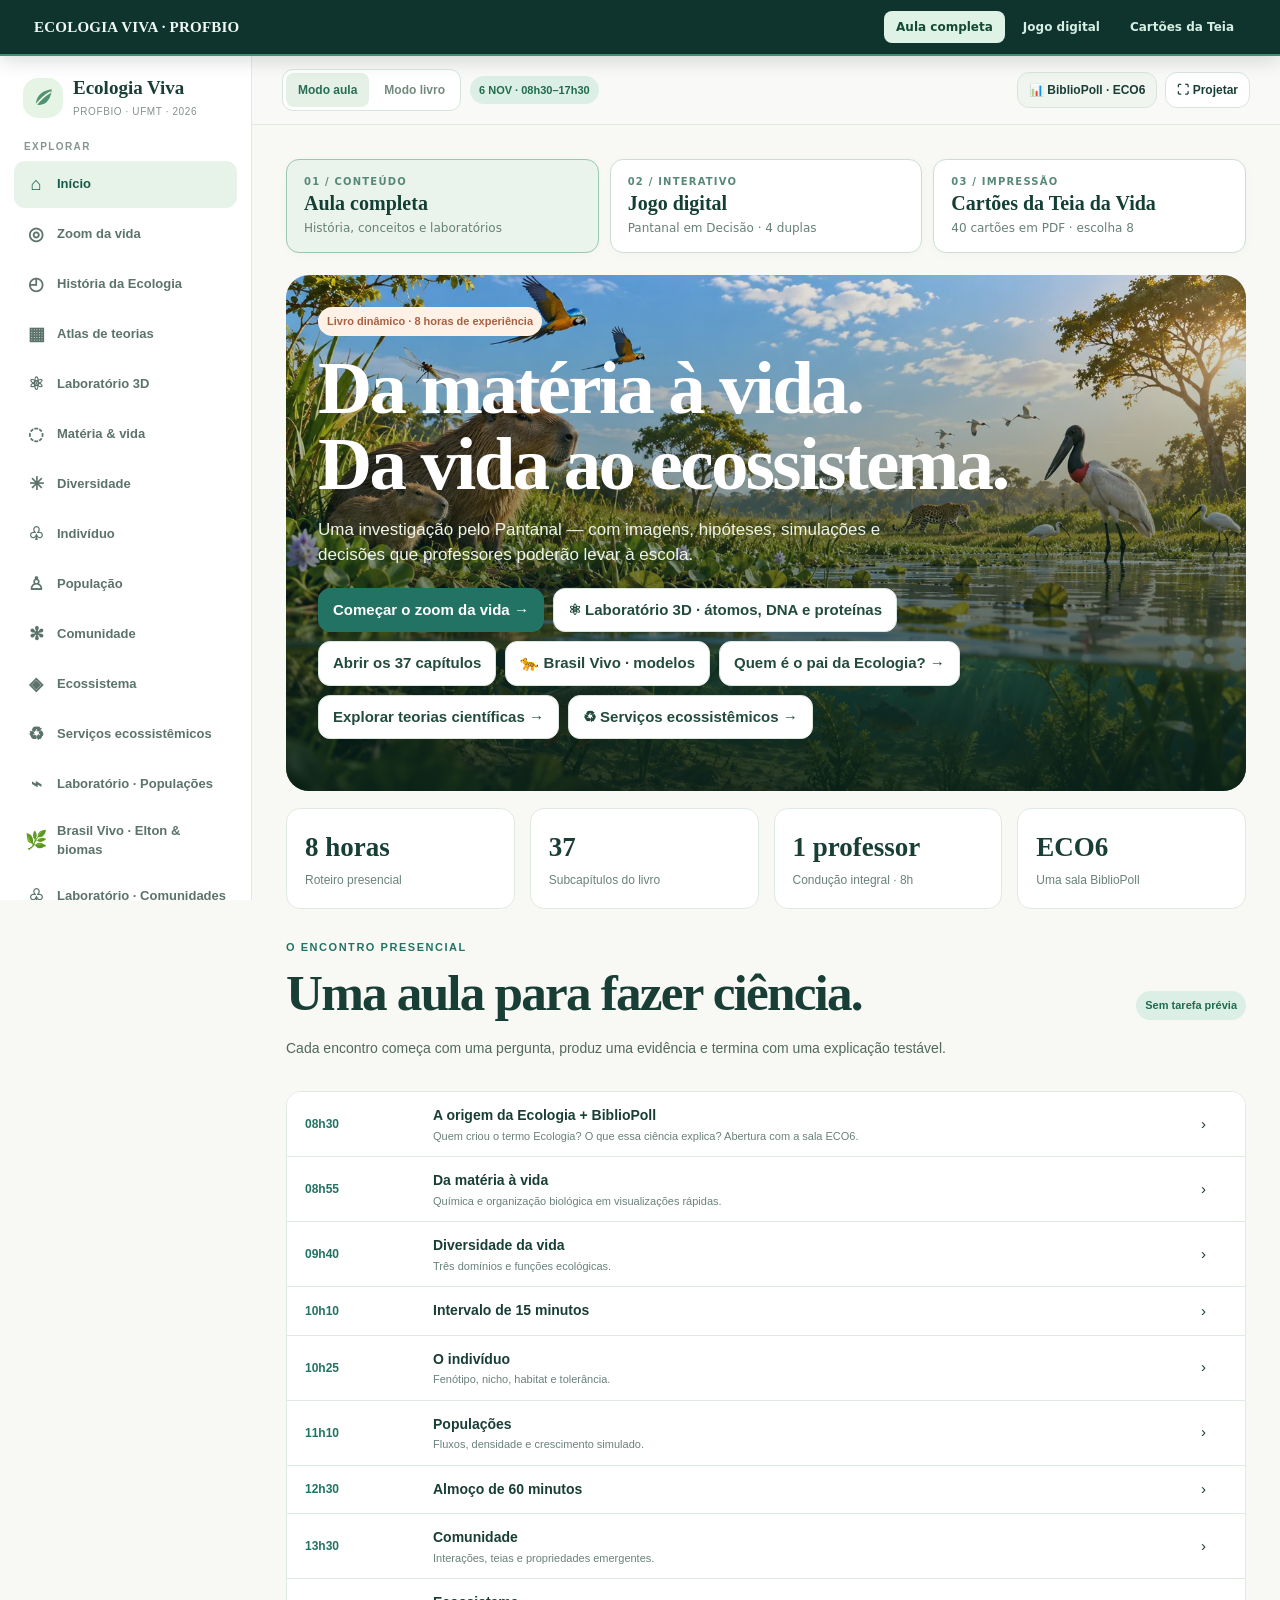
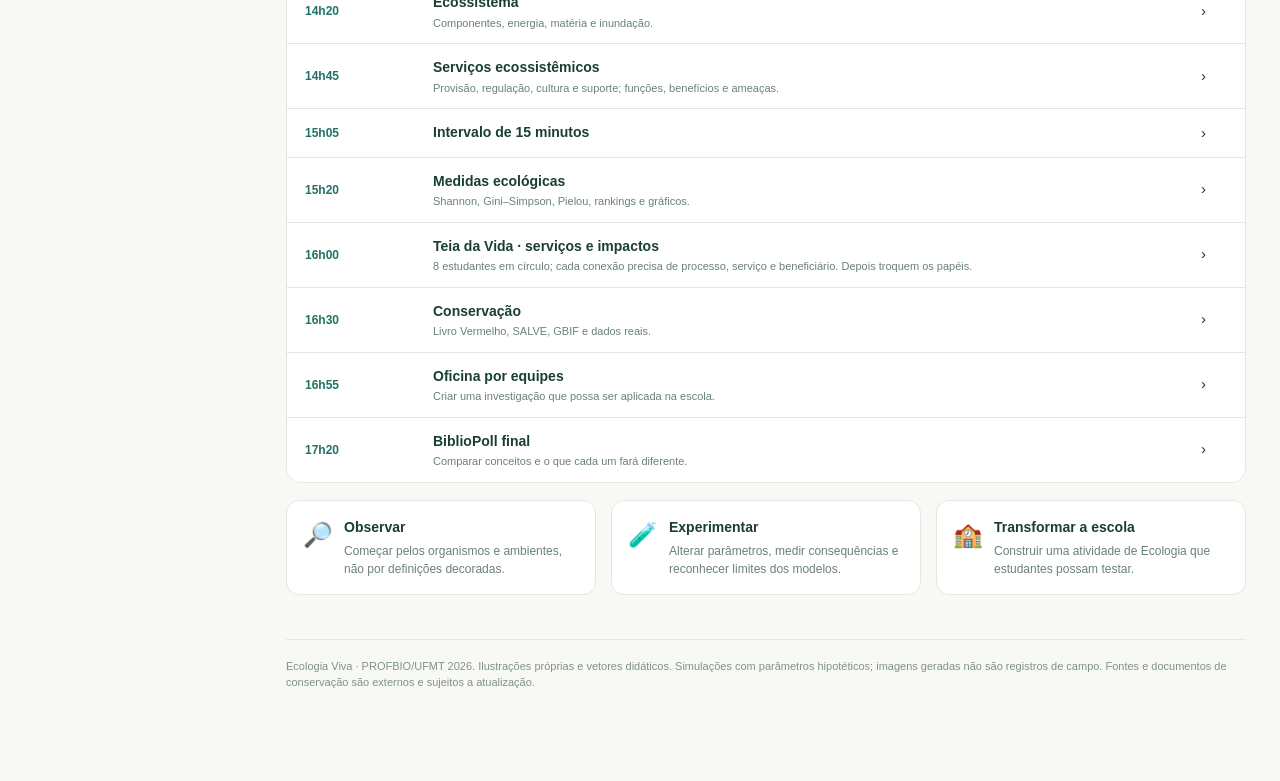
==== commit ff0e8361: "ui: destacar aula, jogo digital e cartoes da Teia da Vida no GitHub" ====
--- a/index.html
+++ b/index.html
@@ -377,10 +377,10 @@
 function image(k,alt,cls='scene'){return `<img class="${cls}" src="${IMAGES[k]||IMAGES.hero}" alt="${esc(alt||'Ilustração semi-realista original do Pantanal')}">`}
 function title(k,t,desc){return `<div class="kicker">${k}</div><h1>${t}</h1>${desc?`<p class="desc">${desc}</p>`:''}`}
 function pill(t){return `<span class="badge">${t}</span>`}
-function renderNav(){$('#nav').innerHTML=NAV.map(([v,n,i])=>`<button type="button" class="navbtn ${v===S.view?'active':''}" data-view="${v}"><span class="navico">${i}</span>${n}${v==='biblioteca'?'<span class="num">37</span>':''}</button>`).join('');$('#mode').innerHTML=`<button data-mode="aula" class="${S.mode==='aula'?'sel':''}" aria-pressed="${S.mode==='aula'}">Modo aula</button><button data-mode="livro" class="${S.mode==='livro'?'sel':''}" aria-pressed="${S.mode==='livro'}">Modo livro</button>`}
+function renderNav(){$('#nav').innerHTML=NAV.map(([v,n,i])=>`<button type="button" class="navbtn ${v===S.view?'active':''}" data-view="${v}"><span class="navico">${i}</span>${n}${v==='biblioteca'?'<span class="num">37</span>':''}</button>`).join('')+`<div class="navhead">Acesso rápido</div><a class="navbtn edu-navext" href="./jogo/"><span class="navico" aria-hidden="true">▣</span>Jogo digital <span class="num">4 duplas</span></a><a class="navbtn edu-navext" href="./cartoes/"><span class="navico" aria-hidden="true">▤</span>Cartões da Teia <span class="num">PDF</span></a>`;$('#mode').innerHTML=`<button data-mode="aula" class="${S.mode==='aula'?'sel':''}" aria-pressed="${S.mode==='aula'}">Modo aula</button><button data-mode="livro" class="${S.mode==='livro'?'sel':''}" aria-pressed="${S.mode==='livro'}">Modo livro</button>`}
 function goto(v){S.view=v;render();window.scrollTo({top:0,behavior:'smooth'})}
 function render(){disposeMicro3D();disposeChem3D();renderNav();const roots={inicio:renderHome,trilha:renderTrail,lab3d:renderLab3D,fundamentos:()=>renderGroup('fundamentos'),diversidade:renderLife,individuo:renderIndividual,populacao:renderPopulation,comunidade:renderCommunity,ecossistema:renderEcosystem,medidas:renderMeasures,conservacao:renderConservation,jogos:renderGames,ensinar:renderTeach,biblioteca:renderLibrary,topico:renderTopic,historia:sciHistoryPage,teorias:sciTheoriesPage,labeco:()=>sciLabPage('labeco'),labpop:()=>sciLabPage('labpop'),labcom:()=>sciLabPage('labcom')};$('#view').innerHTML=(roots[S.view]||renderHome)()+`<div class="footer">Ecologia Viva · PROFBIO/UFMT 2026. Ilustrações próprias e vetores didáticos. Simulações com parâmetros hipotéticos; imagens geradas não são registros de campo. Fontes e documentos de conservação são externos e sujeitos a atualização.</div>`;if(S.view==='populacao')updatePop();if(S.view==='medidas')updateMetrics();initChem3D();sciRefresh()}
-function renderHome(){const schedule=[['08h30','A origem da Ecologia + BiblioPoll','Quem criou o termo Ecologia? O que essa ciência explica? Abertura com a sala ECO6.','historia'],['08h55','Da matéria à vida','Química e organização biológica em visualizações rápidas.','fundamentos'],['09h40','Diversidade da vida','Três domínios e funções ecológicas.','diversidade'],['10h10','Intervalo de 15 minutos','','inicio'],['10h25','O indivíduo','Fenótipo, nicho, habitat e tolerância.','individuo'],['11h10','Populações','Fluxos, densidade e crescimento simulado.','populacao'],['12h30','Almoço de 60 minutos','','inicio'],['13h30','Comunidade','Interações, teias e propriedades emergentes.','comunidade'],['14h20','Ecossistema','Componentes, energia, matéria e inundação.','ecossistema'],['14h45','Serviços ecossistêmicos','Provisão, regulação, cultura e suporte; funções, benefícios e ameaças.','servicos'],['15h05','Intervalo de 15 minutos','','inicio'],['15h20','Medidas ecológicas','Shannon, Gini–Simpson, Pielou, rankings e gráficos.','medidas'],['16h00','Teia da Vida · serviços e impactos','8 estudantes em círculo; cada conexão precisa de processo, serviço e beneficiário. Depois troquem os papéis.','servicos'],['16h30','Conservação','Livro Vermelho, SALVE, GBIF e dados reais.','conservacao'],['16h55','Oficina por equipes','Criar uma investigação que possa ser aplicada na escola.','ensinar'],['17h20','BiblioPoll final','Comparar conceitos e o que cada um fará diferente.','ensinar']];return `<div class="hero" style="background-image:url('${IMAGES.hero}')"><div><span class="badge peach">Livro dinâmico · 8 horas de experiência</span><h1>Da matéria à vida.<br>Da vida ao ecossistema.</h1><p>Uma investigação pelo Pantanal — com imagens, hipóteses, simulações e decisões que professores poderão levar à escola.</p><div class="actions"><button class="btn primary" data-view="trilha">Começar o zoom da vida →</button><button class="btn" data-view="lab3d">⚛ Laboratório 3D · átomos, DNA e proteínas</button><button class="btn" data-view="biblioteca">Abrir os 37 capítulos</button><button class="btn" data-view="brasilvivo">🐆 Brasil Vivo · modelos</button><button class="btn" data-view="historia">Quem é o pai da Ecologia? →</button><button class="btn" data-view="teorias">Explorar teorias científicas →</button><button class="btn" data-view="servicos">♻ Serviços ecossistêmicos →</button></div></div></div><div class="grid four intro-stats"><div class="stat"><b>8 horas</b><small>Roteiro presencial</small></div><div class="stat"><b>37</b><small>Subcapítulos do livro</small></div><div class="stat"><b>1 professor</b><small>Condução integral · 8h</small></div><div class="stat"><b>ECO6</b><small>Uma sala BiblioPoll</small></div></div><div class="flex"><div>${title('O encontro presencial','Uma aula para fazer ciência.','Cada encontro começa com uma pergunta, produz uma evidência e termina com uma explicação testável.')}</div><span class="badge">Sem tarefa prévia</span></div><div class="timeline">${schedule.map(([h,t,d,v])=>`<button type="button" data-view="${v}"><time>${h}</time><div><strong>${t}</strong><p>${d}</p></div><span aria-hidden="true">›</span></button>`).join('')}</div><div class="grid three" style="margin-top:17px">${[['🔎','Observar','Começar pelos organismos e ambientes, não por definições decoradas.'],['🧪','Experimentar','Alterar parâmetros, medir consequências e reconhecer limites dos modelos.'],['🏫','Transformar a escola','Construir uma atividade de Ecologia que estudantes possam testar.']].map(([i,t,d])=>`<div class="feature"><span class="ico">${i}</span><div><strong>${t}</strong><p>${d}</p></div></div>`).join('')}</div>`}
+function renderHome(){const schedule=[['08h30','A origem da Ecologia + BiblioPoll','Quem criou o termo Ecologia? O que essa ciência explica? Abertura com a sala ECO6.','historia'],['08h55','Da matéria à vida','Química e organização biológica em visualizações rápidas.','fundamentos'],['09h40','Diversidade da vida','Três domínios e funções ecológicas.','diversidade'],['10h10','Intervalo de 15 minutos','','inicio'],['10h25','O indivíduo','Fenótipo, nicho, habitat e tolerância.','individuo'],['11h10','Populações','Fluxos, densidade e crescimento simulado.','populacao'],['12h30','Almoço de 60 minutos','','inicio'],['13h30','Comunidade','Interações, teias e propriedades emergentes.','comunidade'],['14h20','Ecossistema','Componentes, energia, matéria e inundação.','ecossistema'],['14h45','Serviços ecossistêmicos','Provisão, regulação, cultura e suporte; funções, benefícios e ameaças.','servicos'],['15h05','Intervalo de 15 minutos','','inicio'],['15h20','Medidas ecológicas','Shannon, Gini–Simpson, Pielou, rankings e gráficos.','medidas'],['16h00','Teia da Vida · serviços e impactos','8 estudantes em círculo; cada conexão precisa de processo, serviço e beneficiário. Depois troquem os papéis.','servicos'],['16h30','Conservação','Livro Vermelho, SALVE, GBIF e dados reais.','conservacao'],['16h55','Oficina por equipes','Criar uma investigação que possa ser aplicada na escola.','ensinar'],['17h20','BiblioPoll final','Comparar conceitos e o que cada um fará diferente.','ensinar']];return `<section class="edu-shortcuts" aria-label="Escolha uma atividade"><a class="edu-shortcut current" href="./" aria-current="page"><small>01 / CONTEÚDO</small><strong>Aula completa</strong><span>História, conceitos e laboratórios</span></a><a class="edu-shortcut" href="./jogo/"><small>02 / INTERATIVO</small><strong>Jogo digital</strong><span>Pantanal em Decisão · 4 duplas</span></a><a class="edu-shortcut" href="./cartoes/"><small>03 / IMPRESSÃO</small><strong>Cartões da Teia da Vida</strong><span>40 cartões em PDF · escolha 8</span></a></section><div class="hero" style="background-image:url('${IMAGES.hero}')"><div><span class="badge peach">Livro dinâmico · 8 horas de experiência</span><h1>Da matéria à vida.<br>Da vida ao ecossistema.</h1><p>Uma investigação pelo Pantanal — com imagens, hipóteses, simulações e decisões que professores poderão levar à escola.</p><div class="actions"><button class="btn primary" data-view="trilha">Começar o zoom da vida →</button><button class="btn" data-view="lab3d">⚛ Laboratório 3D · átomos, DNA e proteínas</button><button class="btn" data-view="biblioteca">Abrir os 37 capítulos</button><button class="btn" data-view="brasilvivo">🐆 Brasil Vivo · modelos</button><button class="btn" data-view="historia">Quem é o pai da Ecologia? →</button><button class="btn" data-view="teorias">Explorar teorias científicas →</button><button class="btn" data-view="servicos">♻ Serviços ecossistêmicos →</button></div></div></div><div class="grid four intro-stats"><div class="stat"><b>8 horas</b><small>Roteiro presencial</small></div><div class="stat"><b>37</b><small>Subcapítulos do livro</small></div><div class="stat"><b>1 professor</b><small>Condução integral · 8h</small></div><div class="stat"><b>ECO6</b><small>Uma sala BiblioPoll</small></div></div><div class="flex"><div>${title('O encontro presencial','Uma aula para fazer ciência.','Cada encontro começa com uma pergunta, produz uma evidência e termina com uma explicação testável.')}</div><span class="badge">Sem tarefa prévia</span></div><div class="timeline">${schedule.map(([h,t,d,v])=>`<button type="button" data-view="${v}"><time>${h}</time><div><strong>${t}</strong><p>${d}</p></div><span aria-hidden="true">›</span></button>`).join('')}</div><div class="grid three" style="margin-top:17px">${[['🔎','Observar','Começar pelos organismos e ambientes, não por definições decoradas.'],['🧪','Experimentar','Alterar parâmetros, medir consequências e reconhecer limites dos modelos.'],['🏫','Transformar a escola','Construir uma atividade de Ecologia que estudantes possam testar.']].map(([i,t,d])=>`<div class="feature"><span class="ico">${i}</span><div><strong>${t}</strong><p>${d}</p></div></div>`).join('')}</div>`}
 function sheet(svg,caption='Ilustração vetorial original · conceitos simplificados'){return `<div class="visual">${svg}</div><div class="viscap">${caption}</div>`}
 function svgScene(inner){return `<svg viewBox="0 0 800 450" xmlns="http://www.w3.org/2000/svg" role="img" aria-label="Ilustração científica vetorial original"><defs><linearGradient id="gBg" x1="0" y1="0" x2="1" y2="1"><stop stop-color="#e9f7ed"/><stop offset="1" stop-color="#d3e8e8"/></linearGradient><linearGradient id="gObj" x1="0" y1="0" x2="1" y2="1"><stop stop-color="#4d9f89"/><stop offset="1" stop-color="#207061"/></linearGradient><filter id="drop"><feDropShadow dx="0" dy="8" stdDeviation="10" flood-color="#174b3d" flood-opacity=".11"/></filter><marker id="arrow" markerWidth="12" markerHeight="12" refX="9" refY="6" orient="auto"><path d="M0 2L10 6 0 10" fill="none" stroke="#3d8d77" stroke-width="2"/></marker></defs><rect width="800" height="450" fill="url(#gBg)"/>${inner}</svg>`}
 const textSvg=(x,y,t,size=22,c='#275348',anchor='middle')=>`<text x="${x}" y="${y}" font-family="system-ui, sans-serif" font-size="${size}" fill="${c}" text-anchor="${anchor}" font-weight="650">${esc(t)}</text>`;
@@ -1576,7 +1576,7 @@
 <div class="es-network-info"><div class="es-note-block"><strong>O que pode interromper essa ligação?</strong>${E(comp.threat)}</div><div class="es-note-block"><strong>Quem ganha ou perde?</strong>${E(comp.id==='serhumano'?'A população pode ser beneficiária, agente de degradação e parte da solução; efeitos e responsabilidades são desigualmente distribuídos.':'Comunidades humanas e fauna dependem de processos diferentes. A relação não é exclusivamente alimentar.')}</div></div></section>
 <section class="es-activity"><span class="es-label">04 · Dinâmica presencial · 16h</span><h2>Teia da Vida: dos organismos aos serviços</h2><button class="ex-btn" data-view="experimentos" style="margin:9px 0">Ir do jogo ao catálogo de investigações →</button><a href="cartoes/" class="ex-btn" style="display:inline-flex;align-items:center;text-decoration:none;margin:9px">Baixar cartões da Teia da Vida →</a><p class="es-muted">8 mestrandos · 8 cartões escolhidos entre os 40 · barbante · pregadores · 25–30 min. Em uma segunda rodada, troquem os cartões para explorar novas relações.</p><div class="es-activity-grid"><div class="es-activity-step"><b>01 · 5 min</b><strong>Distribuir</strong><p>Inclua organismos, água, solo e ser humano. Cada aluno veste um cartão.</p></div><div class="es-activity-step"><b>02 · 10 min</b><strong>Conectar</strong><p>Quem recebe o fio explica qual é a relação e que processo ecológico ocorre.</p></div><div class="es-activity-step"><b>03 · 8 min</b><strong>Perturbar</strong><p>Anuncie seca, fogo ou perda ciliar. As conexões afetadas afrouxam o barbante.</p></div><div class="es-activity-step"><b>04 · 7 min</b><strong>Traduzir</strong><p>Peça um serviço perdido, o beneficiário, um indicador e uma ação de resposta.</p></div></div><div class="es-note-block"><strong>Pergunta central para o grupo</strong>“Qual ligação foi afetada, qual serviço depende dela e como provaríamos a perda desse benefício com dados?”</div><div class="es-actions"><button type="button" class="es-action es-primary" data-es-download>↓ Baixar roteiro de mediação (.txt)</button><button type="button" class="es-action" data-view="comunidade">Explorar interações ecológicas →</button><button type="button" class="es-action" data-view="labeco">Explorar ciclos de água e carbono →</button></div></section>
 <div class="es-heading"><div><span class="es-label">05 · Referências verificáveis</span><h2>O que sustenta este módulo?</h2><p class="es-muted">Conceitos internacionais e estudos específicos do Pantanal. Os links exigem internet; esta página e as interações funcionam offline.</p></div></div><ul class="es-source-list">${SOURCES.map(([name,url])=>`<li><a href="${E(url)}" target="_blank" rel="noopener noreferrer">${E(name)} ↗</a></li>`).join('')}</ul><p class="es-science-caveat"><b>Nota metodológica:</b> exemplos, ligações e respostas a pressões são hipóteses didáticas fundamentadas em processos conhecidos; não são medições de perdas locais. Quantificação exige definição de indicador, escala, contrafactual, série temporal e beneficiários. Fogo e alagamento são processos naturais em diferentes contextos; sua alteração pode ser ecológica e socialmente prejudicial, não uma relação universal simples.</p></div>`}
-function downloadGuide(){const text=`ECOLOGIA VIVA · TEIA DA VIDA DO PANTANAL · ROTEIRO 16H\n20 participantes · 25–30 minutos\n\nMATERIAIS\n20 cartões (selecionados dos 40), 1–2 novelos de barbante, pregadores e canetas.\n\n1 — DISTRIBUIR (5 min)\nCada estudante representa um organismo ou componente. Inclua produtores, consumidores, decompositores, elementos abióticos e ser humano.\n\n2 — CONECTAR (10 min)\nCada estudante segura o fio e passa o novelo a outro, explicando relação e processo. Evitar ligações sem justificativa; permitir múltiplas conexões.\n\n3 — PERTURBAR (8 min)\nAnunciar seca prolongada, queimadas severas ou retirada de mata ciliar. Os afetados abaixam os fios, sem puxar colegas. Peça explicações para efeitos diretos e indiretos.\n\n4 — TRADUZIR (7 min)\nIdentificar: (a) qual função mudou, (b) qual serviço ecossistêmico foi alterado, (c) quem se beneficia ou perde, (d) qual indicador mensurável, (e) uma ação de conservação ou gestão.\n\nPERGUNTAS\nA água é alimento ou condição para gerar serviços?\nQuais serviços dependem de vários grupos ao mesmo tempo?\nQuais serviços são culturais e não aparecem em uma teia alimentar?\nO que muda quando as Archaea participam da ciclagem de carbono e CH4?\nComo distinguir alteração natural de pressão humana?\n\nNota: nenhuma ligação ou perda é dado medido do Pantanal; exigir evidência e escala para qualquer afirmação quantitativa.\n`;const blob=new Blob([text],{type:'text/plain;charset=utf-8'});const url=URL.createObjectURL(blob);let a=document.createElement('a');a.href=url;a.download='ROTEIRO_TEIA_DA_VIDA_SERVICOS_16H.txt';document.body.appendChild(a);a.click();a.remove();setTimeout(()=>URL.revokeObjectURL(url),2000)}
+function downloadGuide(){const text=`ECOLOGIA VIVA · TEIA DA VIDA DO PANTANAL · ROTEIRO 16H\n8 participantes · 25–30 minutos\n\nMATERIAIS\n8 cartões (selecionados dos 40), 1–2 novelos de barbante, pregadores e canetas.\n\n1 — DISTRIBUIR (5 min)\nCada estudante representa um organismo ou componente. Inclua produtores, consumidores, decompositores, elementos abióticos e ser humano.\n\n2 — CONECTAR (10 min)\nCada estudante segura o fio e passa o novelo a outro, explicando relação e processo. Evitar ligações sem justificativa; permitir múltiplas conexões.\n\n3 — PERTURBAR (8 min)\nAnunciar seca prolongada, queimadas severas ou retirada de mata ciliar. Os afetados abaixam os fios, sem puxar colegas. Peça explicações para efeitos diretos e indiretos.\n\n4 — TRADUZIR (7 min)\nIdentificar: (a) qual função mudou, (b) qual serviço ecossistêmico foi alterado, (c) quem se beneficia ou perde, (d) qual indicador mensurável, (e) uma ação de conservação ou gestão.\n\nPERGUNTAS\nA água é alimento ou condição para gerar serviços?\nQuais serviços dependem de vários grupos ao mesmo tempo?\nQuais serviços são culturais e não aparecem em uma teia alimentar?\nO que muda quando as Archaea participam da ciclagem de carbono e CH4?\nComo distinguir alteração natural de pressão humana?\n\nNota: nenhuma ligação ou perda é dado medido do Pantanal; exigir evidência e escala para qualquer afirmação quantitativa.\n`;const blob=new Blob([text],{type:'text/plain;charset=utf-8'});const url=URL.createObjectURL(blob);let a=document.createElement('a');a.href=url;a.download='ROTEIRO_TEIA_DA_VIDA_SERVICOS_16H.txt';document.body.appendChild(a);a.click();a.remove();setTimeout(()=>URL.revokeObjectURL(url),2000)}
 document.addEventListener('click',ev=>{const b=ev.target.closest('button');if(!b||!document.querySelector('.es-wrap'))return;if(b.dataset.esGroup){ES.group=b.dataset.esGroup;window.render();return}if(b.dataset.esScenario){ES.scenario=b.dataset.esScenario;window.render();document.getElementById('es-cenarios')?.scrollIntoView({block:'start',behavior:'instant'});return}if(b.dataset.esFocus){document.getElementById('es-'+b.dataset.esFocus)?.scrollIntoView({block:'start',behavior:'smooth'});return}if(b.hasAttribute('data-es-download')){downloadGuide();return}});
 document.addEventListener('change',ev=>{const el=ev.target;if(el.matches('[data-es-element]')){ES.element=el.value;window.render();document.getElementById('es-conexoes')?.scrollIntoView({block:'start',behavior:'instant'});}});
 function mount(){const n=NAV.findIndex(v=>v[0]==='ecossistema');if(n>=0&&!NAV.some(v=>v[0]==='servicos'))NAV.splice(n+1,0,['servicos','Serviços ecossistêmicos','♻']);const old=window.render;window.render=function(){if(S.view==='servicos'){try{disposeMicro3D();disposeChem3D()}catch(e){}renderNav();const el=document.getElementById('view');if(el)el.innerHTML=view()+`<div class="footer">Ecologia Viva · PROFBIO/UFMT 2026 · Módulo serviços ecossistêmicos. Exemplos conceituais; fontes vinculadas no rodapé.</div>`;return}old()};window.render();}
--- a/site-nav.css
+++ b/site-nav.css
@@ -8,3 +8,15 @@
 body:has(>.edu-topnav)>.app .top{top:56px}
 @media(max-width:620px){.edu-topnav{flex-wrap:wrap;gap:2px;padding:7px 10px;position:relative;z-index:100}.edu-topnav .edu-title{font-size:13px;padding:3px 6px}.edu-navlinks{width:100%;justify-content:flex-start;gap:3px}.edu-navlinks a{font-size:12px;padding:7px 9px}body:has(>.edu-topnav)>.app .top{top:0}body:has(>.edu-topnav)>.app .side{top:0;height:auto}}
 @media print{.edu-topnav{display:none!important}}
+
+/* Atalhos claros para o site completo, nas versões projetada e móvel */
+.edu-shortcuts{display:grid;grid-template-columns:repeat(3,minmax(0,1fr));gap:11px;margin:0 0 22px}
+.edu-shortcut{display:flex;flex-direction:column;gap:5px;text-decoration:none!important;min-width:0;border:1px solid #cbded5;border-radius:13px;background:#fff;padding:16px 17px;box-shadow:0 2px 12px rgba(0,0,0,.025);transition:border-color .15s,transform .15s}
+.edu-shortcut:hover,.edu-shortcut:focus-visible{border-color:#429777;transform:translateY(-2px)}
+.edu-shortcut.current{background:#eaf4ec;border-color:#9ac7b0}
+.edu-shortcut small{color:#568979;font:800 10px system-ui,Arial,sans-serif;letter-spacing:.12em}
+.edu-shortcut strong{color:#153f35;font:750 clamp(15px,1.6vw,20px) Georgia,serif;line-height:1.15}
+.edu-shortcut span{color:#668177;font:500 12px system-ui,Arial,sans-serif;line-height:1.35}
+.side a.edu-navext{display:flex;align-items:center;color:#315b4c;text-decoration:none;gap:10px}
+.side a.edu-navext:hover{background:#e7f3e9;color:#135c43}
+@media(max-width:720px){.edu-shortcuts{grid-template-columns:1fr;gap:7px;margin-bottom:14px}.edu-shortcut{padding:12px 14px;gap:3px}}
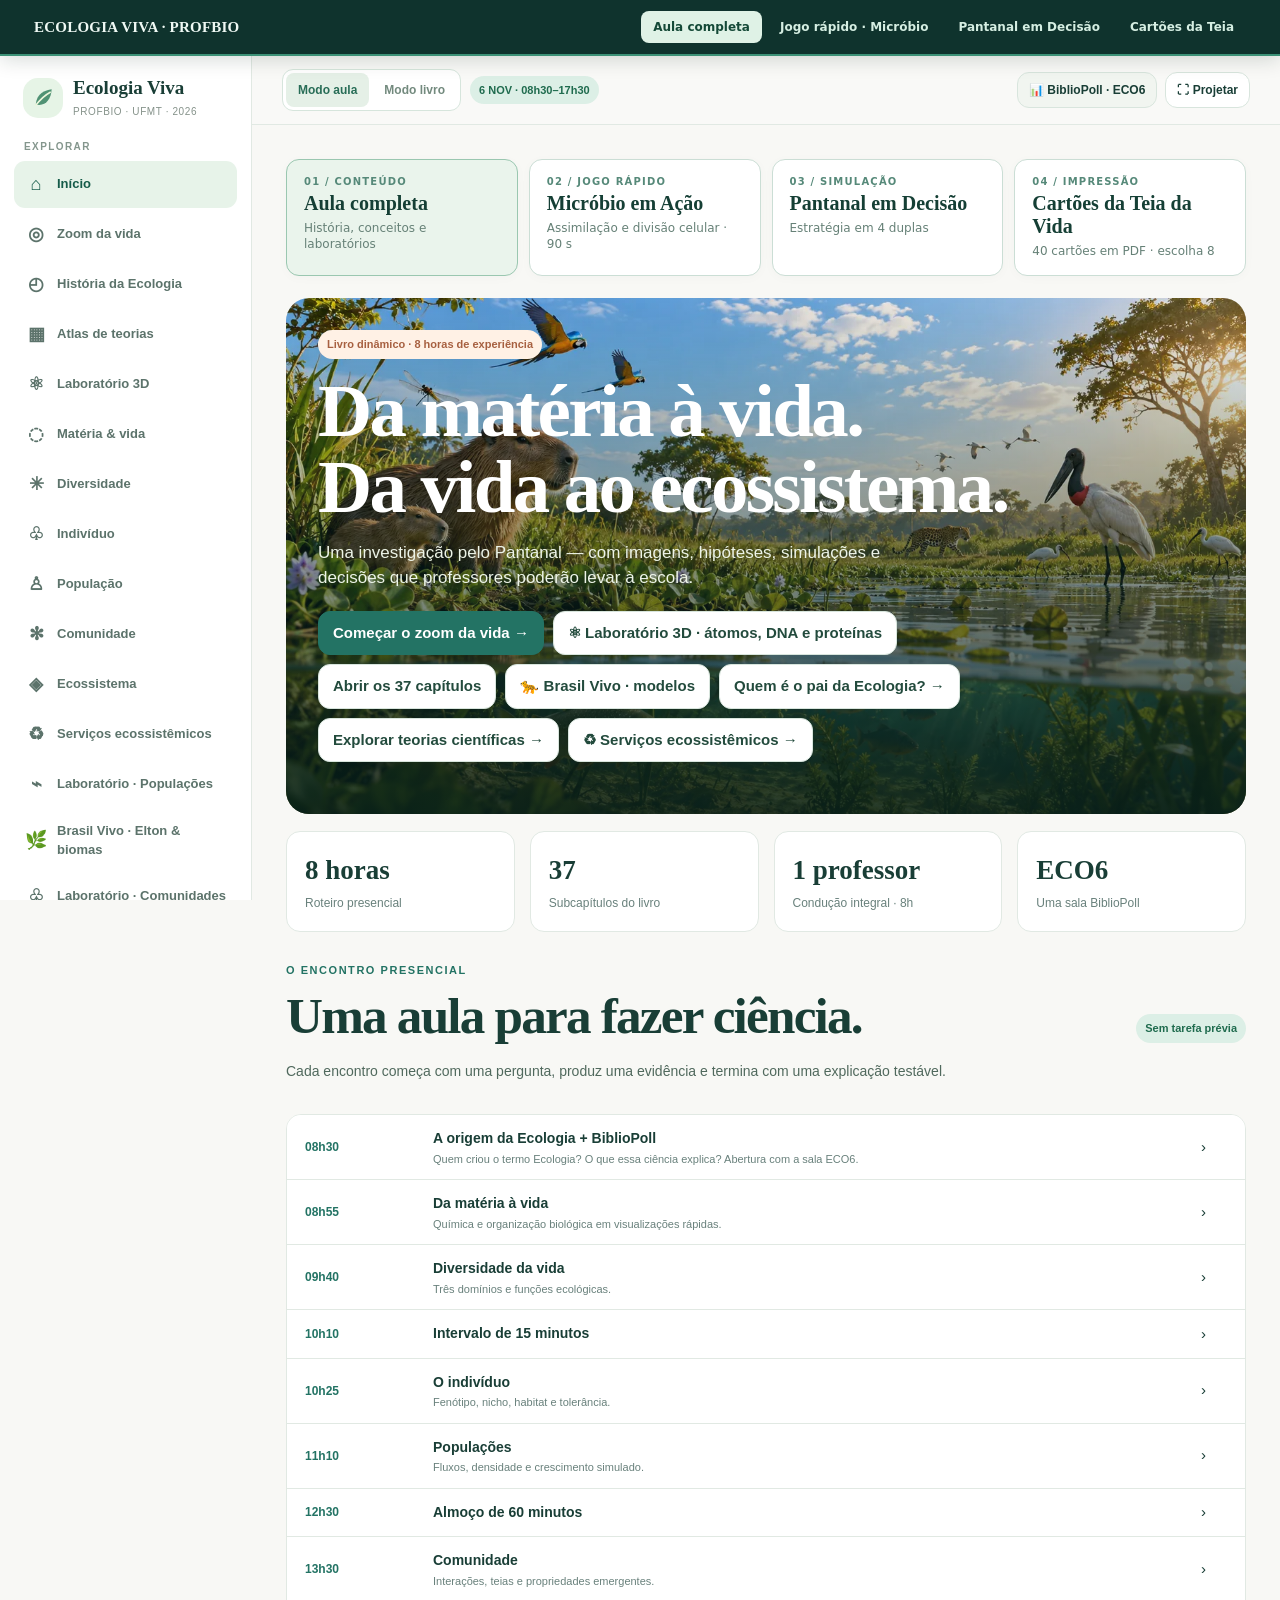
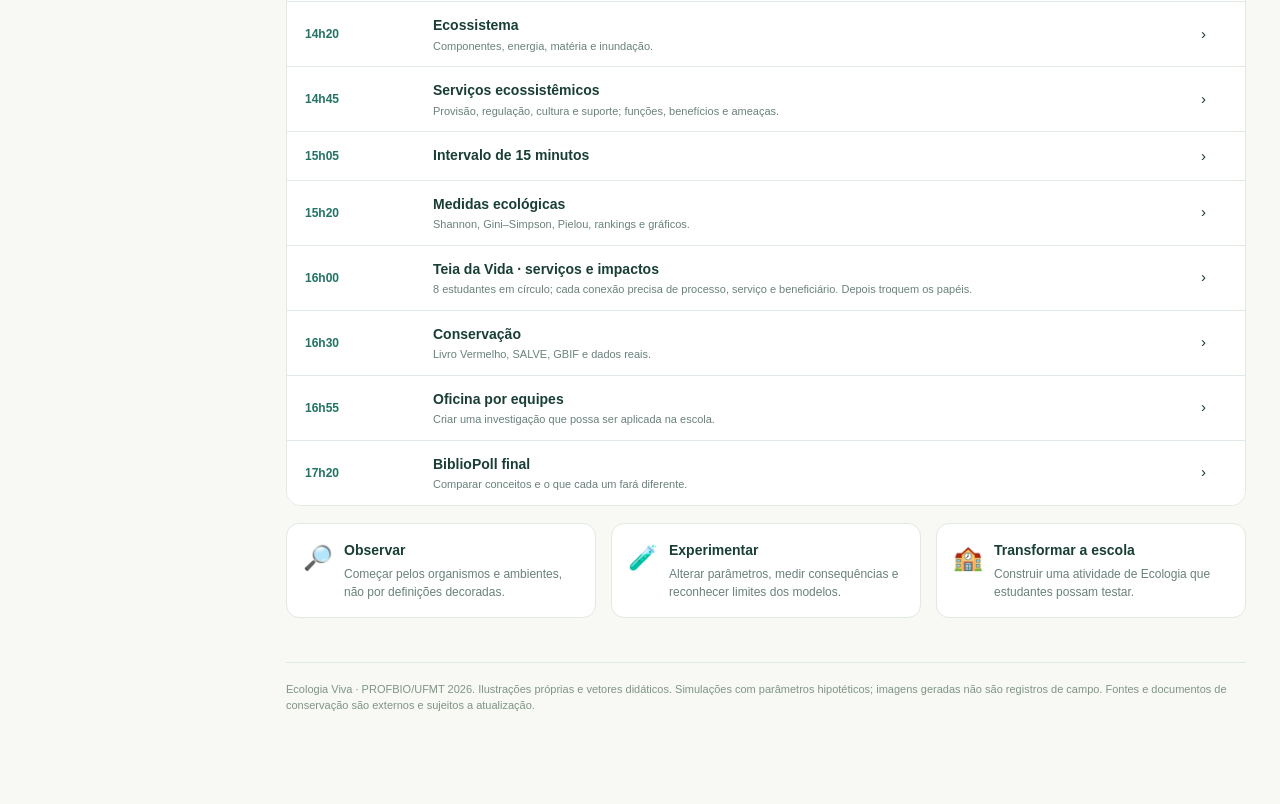
==== commit d37447fb: "feat: integrar Micróbio em Ação no menu, aula e README" ====
--- a/index.html
+++ b/index.html
@@ -334,7 +334,7 @@
 <link rel="stylesheet" href="site-nav.css">
 </head>
 <body>
-<nav class="edu-topnav" aria-label="Navegação principal"><a class="edu-title" href="./">ECOLOGIA VIVA · PROFBIO</a><div class="edu-navlinks"><a href="./" aria-current="page">Aula completa</a><a href="./jogo/">Jogo digital</a><a href="./cartoes/">Cartões da Teia</a></div></nav>
+<nav class="edu-topnav" aria-label="Navegação principal"><a class="edu-title" href="./">ECOLOGIA VIVA · PROFBIO</a><div class="edu-navlinks"><a href="./" aria-current="page">Aula completa</a><a href="./microbio/">Jogo rápido · Micróbio</a><a href="./jogo/">Pantanal em Decisão</a><a href="./cartoes/">Cartões da Teia</a></div></nav>
 <div class="app"><aside class="side"><div class="logo"><div class="mark" aria-hidden="true"><svg viewBox="0 0 36 36" width="26" height="26"><path d="M8 27C9 12 21 7 30 6c-1 15-9 24-22 21Z" fill="#509274"/><path d="M8 28c7-9 11-13 20-18" fill="none" stroke="#edf6dc" stroke-width="2.2" stroke-linecap="round"/></svg></div><div><b>Ecologia Viva</b><small>PROFBIO · UFMT · 2026</small></div></div><div class="navhead">Explorar</div><nav class="sidenav" id="nav" aria-label="Capítulos do livro"></nav><div class="sidefoot">Uma experiência de investigação — sem dados inventados apresentados como observações.<br><br>Ilustrações originais · Simulações hipotéticas</div></aside><div class="main"><header class="top"><div class="top-left"><div class="switch" id="mode"><button data-mode="aula" class="sel" aria-pressed="true">Modo aula</button><button data-mode="livro" aria-pressed="false">Modo livro</button></div><span class="badge">6 NOV · 08h30–17h30</span></div><div class="top-right"><a class="btn small soft" href="https://ernandes-sobreira.github.io/BiblioPoll/profbio-ecologia-2026.html?prof=1" target="_blank" rel="noopener noreferrer" title="Sala interativa de Ecologia">📊 BiblioPoll · ECO6</a><button class="btn small" data-action="fullscreen" aria-label="Alternar tela cheia">⛶ Projetar</button></div></header><main class="content" id="view" tabindex="-1"></main></div></div>
 <script>
 "use strict";
@@ -377,10 +377,10 @@
 function image(k,alt,cls='scene'){return `<img class="${cls}" src="${IMAGES[k]||IMAGES.hero}" alt="${esc(alt||'Ilustração semi-realista original do Pantanal')}">`}
 function title(k,t,desc){return `<div class="kicker">${k}</div><h1>${t}</h1>${desc?`<p class="desc">${desc}</p>`:''}`}
 function pill(t){return `<span class="badge">${t}</span>`}
-function renderNav(){$('#nav').innerHTML=NAV.map(([v,n,i])=>`<button type="button" class="navbtn ${v===S.view?'active':''}" data-view="${v}"><span class="navico">${i}</span>${n}${v==='biblioteca'?'<span class="num">37</span>':''}</button>`).join('')+`<div class="navhead">Acesso rápido</div><a class="navbtn edu-navext" href="./jogo/"><span class="navico" aria-hidden="true">▣</span>Jogo digital <span class="num">4 duplas</span></a><a class="navbtn edu-navext" href="./cartoes/"><span class="navico" aria-hidden="true">▤</span>Cartões da Teia <span class="num">PDF</span></a>`;$('#mode').innerHTML=`<button data-mode="aula" class="${S.mode==='aula'?'sel':''}" aria-pressed="${S.mode==='aula'}">Modo aula</button><button data-mode="livro" class="${S.mode==='livro'?'sel':''}" aria-pressed="${S.mode==='livro'}">Modo livro</button>`}
+function renderNav(){$('#nav').innerHTML=NAV.map(([v,n,i])=>`<button type="button" class="navbtn ${v===S.view?'active':''}" data-view="${v}"><span class="navico">${i}</span>${n}${v==='biblioteca'?'<span class="num">37</span>':''}</button>`).join('')+`<div class="navhead">Acesso rápido</div><a class="navbtn edu-navext" href="./microbio/"><span class="navico" aria-hidden="true">◈</span>Micróbio em Ação <span class="num">90 s</span></a><a class="navbtn edu-navext" href="./jogo/"><span class="navico" aria-hidden="true">▣</span>Jogo digital <span class="num">4 duplas</span></a><a class="navbtn edu-navext" href="./cartoes/"><span class="navico" aria-hidden="true">▤</span>Cartões da Teia <span class="num">PDF</span></a>`;$('#mode').innerHTML=`<button data-mode="aula" class="${S.mode==='aula'?'sel':''}" aria-pressed="${S.mode==='aula'}">Modo aula</button><button data-mode="livro" class="${S.mode==='livro'?'sel':''}" aria-pressed="${S.mode==='livro'}">Modo livro</button>`}
 function goto(v){S.view=v;render();window.scrollTo({top:0,behavior:'smooth'})}
 function render(){disposeMicro3D();disposeChem3D();renderNav();const roots={inicio:renderHome,trilha:renderTrail,lab3d:renderLab3D,fundamentos:()=>renderGroup('fundamentos'),diversidade:renderLife,individuo:renderIndividual,populacao:renderPopulation,comunidade:renderCommunity,ecossistema:renderEcosystem,medidas:renderMeasures,conservacao:renderConservation,jogos:renderGames,ensinar:renderTeach,biblioteca:renderLibrary,topico:renderTopic,historia:sciHistoryPage,teorias:sciTheoriesPage,labeco:()=>sciLabPage('labeco'),labpop:()=>sciLabPage('labpop'),labcom:()=>sciLabPage('labcom')};$('#view').innerHTML=(roots[S.view]||renderHome)()+`<div class="footer">Ecologia Viva · PROFBIO/UFMT 2026. Ilustrações próprias e vetores didáticos. Simulações com parâmetros hipotéticos; imagens geradas não são registros de campo. Fontes e documentos de conservação são externos e sujeitos a atualização.</div>`;if(S.view==='populacao')updatePop();if(S.view==='medidas')updateMetrics();initChem3D();sciRefresh()}
-function renderHome(){const schedule=[['08h30','A origem da Ecologia + BiblioPoll','Quem criou o termo Ecologia? O que essa ciência explica? Abertura com a sala ECO6.','historia'],['08h55','Da matéria à vida','Química e organização biológica em visualizações rápidas.','fundamentos'],['09h40','Diversidade da vida','Três domínios e funções ecológicas.','diversidade'],['10h10','Intervalo de 15 minutos','','inicio'],['10h25','O indivíduo','Fenótipo, nicho, habitat e tolerância.','individuo'],['11h10','Populações','Fluxos, densidade e crescimento simulado.','populacao'],['12h30','Almoço de 60 minutos','','inicio'],['13h30','Comunidade','Interações, teias e propriedades emergentes.','comunidade'],['14h20','Ecossistema','Componentes, energia, matéria e inundação.','ecossistema'],['14h45','Serviços ecossistêmicos','Provisão, regulação, cultura e suporte; funções, benefícios e ameaças.','servicos'],['15h05','Intervalo de 15 minutos','','inicio'],['15h20','Medidas ecológicas','Shannon, Gini–Simpson, Pielou, rankings e gráficos.','medidas'],['16h00','Teia da Vida · serviços e impactos','8 estudantes em círculo; cada conexão precisa de processo, serviço e beneficiário. Depois troquem os papéis.','servicos'],['16h30','Conservação','Livro Vermelho, SALVE, GBIF e dados reais.','conservacao'],['16h55','Oficina por equipes','Criar uma investigação que possa ser aplicada na escola.','ensinar'],['17h20','BiblioPoll final','Comparar conceitos e o que cada um fará diferente.','ensinar']];return `<section class="edu-shortcuts" aria-label="Escolha uma atividade"><a class="edu-shortcut current" href="./" aria-current="page"><small>01 / CONTEÚDO</small><strong>Aula completa</strong><span>História, conceitos e laboratórios</span></a><a class="edu-shortcut" href="./jogo/"><small>02 / INTERATIVO</small><strong>Jogo digital</strong><span>Pantanal em Decisão · 4 duplas</span></a><a class="edu-shortcut" href="./cartoes/"><small>03 / IMPRESSÃO</small><strong>Cartões da Teia da Vida</strong><span>40 cartões em PDF · escolha 8</span></a></section><div class="hero" style="background-image:url('${IMAGES.hero}')"><div><span class="badge peach">Livro dinâmico · 8 horas de experiência</span><h1>Da matéria à vida.<br>Da vida ao ecossistema.</h1><p>Uma investigação pelo Pantanal — com imagens, hipóteses, simulações e decisões que professores poderão levar à escola.</p><div class="actions"><button class="btn primary" data-view="trilha">Começar o zoom da vida →</button><button class="btn" data-view="lab3d">⚛ Laboratório 3D · átomos, DNA e proteínas</button><button class="btn" data-view="biblioteca">Abrir os 37 capítulos</button><button class="btn" data-view="brasilvivo">🐆 Brasil Vivo · modelos</button><button class="btn" data-view="historia">Quem é o pai da Ecologia? →</button><button class="btn" data-view="teorias">Explorar teorias científicas →</button><button class="btn" data-view="servicos">♻ Serviços ecossistêmicos →</button></div></div></div><div class="grid four intro-stats"><div class="stat"><b>8 horas</b><small>Roteiro presencial</small></div><div class="stat"><b>37</b><small>Subcapítulos do livro</small></div><div class="stat"><b>1 professor</b><small>Condução integral · 8h</small></div><div class="stat"><b>ECO6</b><small>Uma sala BiblioPoll</small></div></div><div class="flex"><div>${title('O encontro presencial','Uma aula para fazer ciência.','Cada encontro começa com uma pergunta, produz uma evidência e termina com uma explicação testável.')}</div><span class="badge">Sem tarefa prévia</span></div><div class="timeline">${schedule.map(([h,t,d,v])=>`<button type="button" data-view="${v}"><time>${h}</time><div><strong>${t}</strong><p>${d}</p></div><span aria-hidden="true">›</span></button>`).join('')}</div><div class="grid three" style="margin-top:17px">${[['🔎','Observar','Começar pelos organismos e ambientes, não por definições decoradas.'],['🧪','Experimentar','Alterar parâmetros, medir consequências e reconhecer limites dos modelos.'],['🏫','Transformar a escola','Construir uma atividade de Ecologia que estudantes possam testar.']].map(([i,t,d])=>`<div class="feature"><span class="ico">${i}</span><div><strong>${t}</strong><p>${d}</p></div></div>`).join('')}</div>`}
+function renderHome(){const schedule=[['08h30','A origem da Ecologia + BiblioPoll','Quem criou o termo Ecologia? O que essa ciência explica? Abertura com a sala ECO6.','historia'],['08h55','Da matéria à vida','Química e organização biológica em visualizações rápidas.','fundamentos'],['09h40','Diversidade da vida','Três domínios e funções ecológicas.','diversidade'],['10h10','Intervalo de 15 minutos','','inicio'],['10h25','O indivíduo','Fenótipo, nicho, habitat e tolerância.','individuo'],['11h10','Populações','Fluxos, densidade e crescimento simulado.','populacao'],['12h30','Almoço de 60 minutos','','inicio'],['13h30','Comunidade','Interações, teias e propriedades emergentes.','comunidade'],['14h20','Ecossistema','Componentes, energia, matéria e inundação.','ecossistema'],['14h45','Serviços ecossistêmicos','Provisão, regulação, cultura e suporte; funções, benefícios e ameaças.','servicos'],['15h05','Intervalo de 15 minutos','','inicio'],['15h20','Medidas ecológicas','Shannon, Gini–Simpson, Pielou, rankings e gráficos.','medidas'],['16h00','Teia da Vida · serviços e impactos','8 estudantes em círculo; cada conexão precisa de processo, serviço e beneficiário. Depois troquem os papéis.','servicos'],['16h30','Conservação','Livro Vermelho, SALVE, GBIF e dados reais.','conservacao'],['16h55','Oficina por equipes','Criar uma investigação que possa ser aplicada na escola.','ensinar'],['17h20','BiblioPoll final','Comparar conceitos e o que cada um fará diferente.','ensinar']];return `<section class="edu-shortcuts" aria-label="Escolha uma atividade"><a class="edu-shortcut current" href="./" aria-current="page"><small>01 / CONTEÚDO</small><strong>Aula completa</strong><span>História, conceitos e laboratórios</span></a><a class="edu-shortcut" href="./microbio/"><small>02 / JOGO RÁPIDO</small><strong>Micróbio em Ação</strong><span>Assimilação e divisão celular · 90 s</span></a><a class="edu-shortcut" href="./jogo/"><small>03 / SIMULAÇÃO</small><strong>Pantanal em Decisão</strong><span>Estratégia em 4 duplas</span></a><a class="edu-shortcut" href="./cartoes/"><small>04 / IMPRESSÃO</small><strong>Cartões da Teia da Vida</strong><span>40 cartões em PDF · escolha 8</span></a></section><div class="hero" style="background-image:url('${IMAGES.hero}')"><div><span class="badge peach">Livro dinâmico · 8 horas de experiência</span><h1>Da matéria à vida.<br>Da vida ao ecossistema.</h1><p>Uma investigação pelo Pantanal — com imagens, hipóteses, simulações e decisões que professores poderão levar à escola.</p><div class="actions"><button class="btn primary" data-view="trilha">Começar o zoom da vida →</button><button class="btn" data-view="lab3d">⚛ Laboratório 3D · átomos, DNA e proteínas</button><button class="btn" data-view="biblioteca">Abrir os 37 capítulos</button><button class="btn" data-view="brasilvivo">🐆 Brasil Vivo · modelos</button><button class="btn" data-view="historia">Quem é o pai da Ecologia? →</button><button class="btn" data-view="teorias">Explorar teorias científicas →</button><button class="btn" data-view="servicos">♻ Serviços ecossistêmicos →</button></div></div></div><div class="grid four intro-stats"><div class="stat"><b>8 horas</b><small>Roteiro presencial</small></div><div class="stat"><b>37</b><small>Subcapítulos do livro</small></div><div class="stat"><b>1 professor</b><small>Condução integral · 8h</small></div><div class="stat"><b>ECO6</b><small>Uma sala BiblioPoll</small></div></div><div class="flex"><div>${title('O encontro presencial','Uma aula para fazer ciência.','Cada encontro começa com uma pergunta, produz uma evidência e termina com uma explicação testável.')}</div><span class="badge">Sem tarefa prévia</span></div><div class="timeline">${schedule.map(([h,t,d,v])=>`<button type="button" data-view="${v}"><time>${h}</time><div><strong>${t}</strong><p>${d}</p></div><span aria-hidden="true">›</span></button>`).join('')}</div><div class="grid three" style="margin-top:17px">${[['🔎','Observar','Começar pelos organismos e ambientes, não por definições decoradas.'],['🧪','Experimentar','Alterar parâmetros, medir consequências e reconhecer limites dos modelos.'],['🏫','Transformar a escola','Construir uma atividade de Ecologia que estudantes possam testar.']].map(([i,t,d])=>`<div class="feature"><span class="ico">${i}</span><div><strong>${t}</strong><p>${d}</p></div></div>`).join('')}</div>`}
 function sheet(svg,caption='Ilustração vetorial original · conceitos simplificados'){return `<div class="visual">${svg}</div><div class="viscap">${caption}</div>`}
 function svgScene(inner){return `<svg viewBox="0 0 800 450" xmlns="http://www.w3.org/2000/svg" role="img" aria-label="Ilustração científica vetorial original"><defs><linearGradient id="gBg" x1="0" y1="0" x2="1" y2="1"><stop stop-color="#e9f7ed"/><stop offset="1" stop-color="#d3e8e8"/></linearGradient><linearGradient id="gObj" x1="0" y1="0" x2="1" y2="1"><stop stop-color="#4d9f89"/><stop offset="1" stop-color="#207061"/></linearGradient><filter id="drop"><feDropShadow dx="0" dy="8" stdDeviation="10" flood-color="#174b3d" flood-opacity=".11"/></filter><marker id="arrow" markerWidth="12" markerHeight="12" refX="9" refY="6" orient="auto"><path d="M0 2L10 6 0 10" fill="none" stroke="#3d8d77" stroke-width="2"/></marker></defs><rect width="800" height="450" fill="url(#gBg)"/>${inner}</svg>`}
 const textSvg=(x,y,t,size=22,c='#275348',anchor='middle')=>`<text x="${x}" y="${y}" font-family="system-ui, sans-serif" font-size="${size}" fill="${c}" text-anchor="${anchor}" font-weight="650">${esc(t)}</text>`;
@@ -1621,7 +1621,7 @@
 ${section('Da ciência à transformação da escola',`<div class="ex-evidence"><strong>Produto público ou ação concreta</strong><p>${F(x.impacto)}</p></div><div style="margin-top:10px"><span class="ex-mini-kicker">Serviços ecossistêmicos relacionados</span><p>${F(x.servicos)}</p></div>${x.extra?`<p style="margin-top:7px;font-size:11px">${F(x.extra)}</p>`:''}`)}
 <div class="ex-note"><label for="ex-note-${x.id}">Anotações do professor (ficam salvas apenas neste navegador)</label><textarea id="ex-note-${x.id}" data-ex-note="${x.id}" placeholder="Como adaptar para minha turma, materiais disponíveis, observações dos estudantes...">${F(C.notes[x.id]||'')}</textarea></div>
 </div>`}
-function view(){const stats={total:DATA.length,exp:DATA.filter(x=>x.tipo==='Experimento').length,field:DATA.filter(x=>x.tipo==='Observação de campo').length,dados:DATA.filter(x=>x.tipo==='Dados reais').length};return `<div class="ex-wrap"><header class="ex-hero"><div><span class="ex-overline">PROFBIO · UFMT · FORMAÇÃO DE PROFESSORES</span><h1>Ecologia que se investiga.</h1><p>Um catálogo de experiências e investigações para transformar aulas em perguntas reais, dados coletados pelos alunos, argumentos científicos e decisões sobre o lugar onde vivem.</p><div class="ex-hero-actions"><button class="ex-btn on-dark" type="button" data-ex-scroll="ex-catalog">Explorar catálogo →</button><button class="ex-btn line-dark" type="button" data-ex-scroll="ex-paths">Ver percursos prontos</button></div><div class="ex-stats"><div class="ex-stat"><strong>${stats.total}</strong>investigações</div><div class="ex-stat"><strong>${stats.exp}</strong>experimentos controlados</div><div class="ex-stat"><strong>${stats.field}</strong>observações</div><div class="ex-stat"><strong>${stats.dados}</strong>propostas com dados reais</div></div></div><div class="ex-figure">${heroSvg()}</div></header>
+function view(){const stats={total:DATA.length,exp:DATA.filter(x=>x.tipo==='Experimento').length,field:DATA.filter(x=>x.tipo==='Observação de campo').length,dados:DATA.filter(x=>x.tipo==='Dados reais').length};return `<div class="ex-wrap"><header class="ex-hero"><div><span class="ex-overline">PROFBIO · UFMT · FORMAÇÃO DE PROFESSORES</span><h1>Ecologia que se investiga.</h1><p>Um catálogo de experiências e investigações para transformar aulas em perguntas reais, dados coletados pelos alunos, argumentos científicos e decisões sobre o lugar onde vivem.</p><div class="ex-hero-actions"><button class="ex-btn on-dark" type="button" data-ex-scroll="ex-catalog">Explorar catálogo →</button><button class="ex-btn line-dark" type="button" data-ex-scroll="ex-paths">Ver percursos prontos</button><a class="ex-btn line-dark" href="materiais/catalogo-39-investigacoes-guia-professor.pdf" target="_blank" rel="noopener noreferrer">Baixar caderno do professor (PDF)</a></div><div class="ex-stats"><div class="ex-stat"><strong>${stats.total}</strong>investigações</div><div class="ex-stat"><strong>${stats.exp}</strong>experimentos controlados</div><div class="ex-stat"><strong>${stats.field}</strong>observações</div><div class="ex-stat"><strong>${stats.dados}</strong>propostas com dados reais</div></div></div><div class="ex-figure">${heroSvg()}</div></header>
 <div class="ex-method">${stageRibbon()}</div>
 <section id="ex-paths"><div class="ex-section-top"><div><span class="ex-overline">Percursos formativos</span><h2>Três maneiras de começar</h2><p>Trilhas curtas, escaláveis e conectadas ao território e aos serviços ecossistêmicos.</p></div></div><div class="ex-paths">${trailsHtml()}</div></section>
 <div class="ex-section-top" id="ex-catalog"><div><span class="ex-overline">Catálogo interativo</span><h2>Escolha por série, tempo e objetivo</h2><p>Protocolos prontos para adaptar, com variáveis, tabelas de coleta e avaliação.</p></div><button type="button" class="ex-btn" data-ex-reset>↺ Mostrar todos</button></div>
--- a/site-nav.css
+++ b/site-nav.css
@@ -10,7 +10,7 @@
 @media print{.edu-topnav{display:none!important}}
 
 /* Atalhos claros para o site completo, nas versões projetada e móvel */
-.edu-shortcuts{display:grid;grid-template-columns:repeat(3,minmax(0,1fr));gap:11px;margin:0 0 22px}
+.edu-shortcuts{display:grid;grid-template-columns:repeat(4,minmax(0,1fr));gap:11px;margin:0 0 22px}
 .edu-shortcut{display:flex;flex-direction:column;gap:5px;text-decoration:none!important;min-width:0;border:1px solid #cbded5;border-radius:13px;background:#fff;padding:16px 17px;box-shadow:0 2px 12px rgba(0,0,0,.025);transition:border-color .15s,transform .15s}
 .edu-shortcut:hover,.edu-shortcut:focus-visible{border-color:#429777;transform:translateY(-2px)}
 .edu-shortcut.current{background:#eaf4ec;border-color:#9ac7b0}
@@ -20,3 +20,5 @@
 .side a.edu-navext{display:flex;align-items:center;color:#315b4c;text-decoration:none;gap:10px}
 .side a.edu-navext:hover{background:#e7f3e9;color:#135c43}
 @media(max-width:720px){.edu-shortcuts{grid-template-columns:1fr;gap:7px;margin-bottom:14px}.edu-shortcut{padding:12px 14px;gap:3px}}
+
+@media(min-width:721px) and (max-width:1150px){.edu-shortcuts{grid-template-columns:repeat(2,minmax(0,1fr))}}
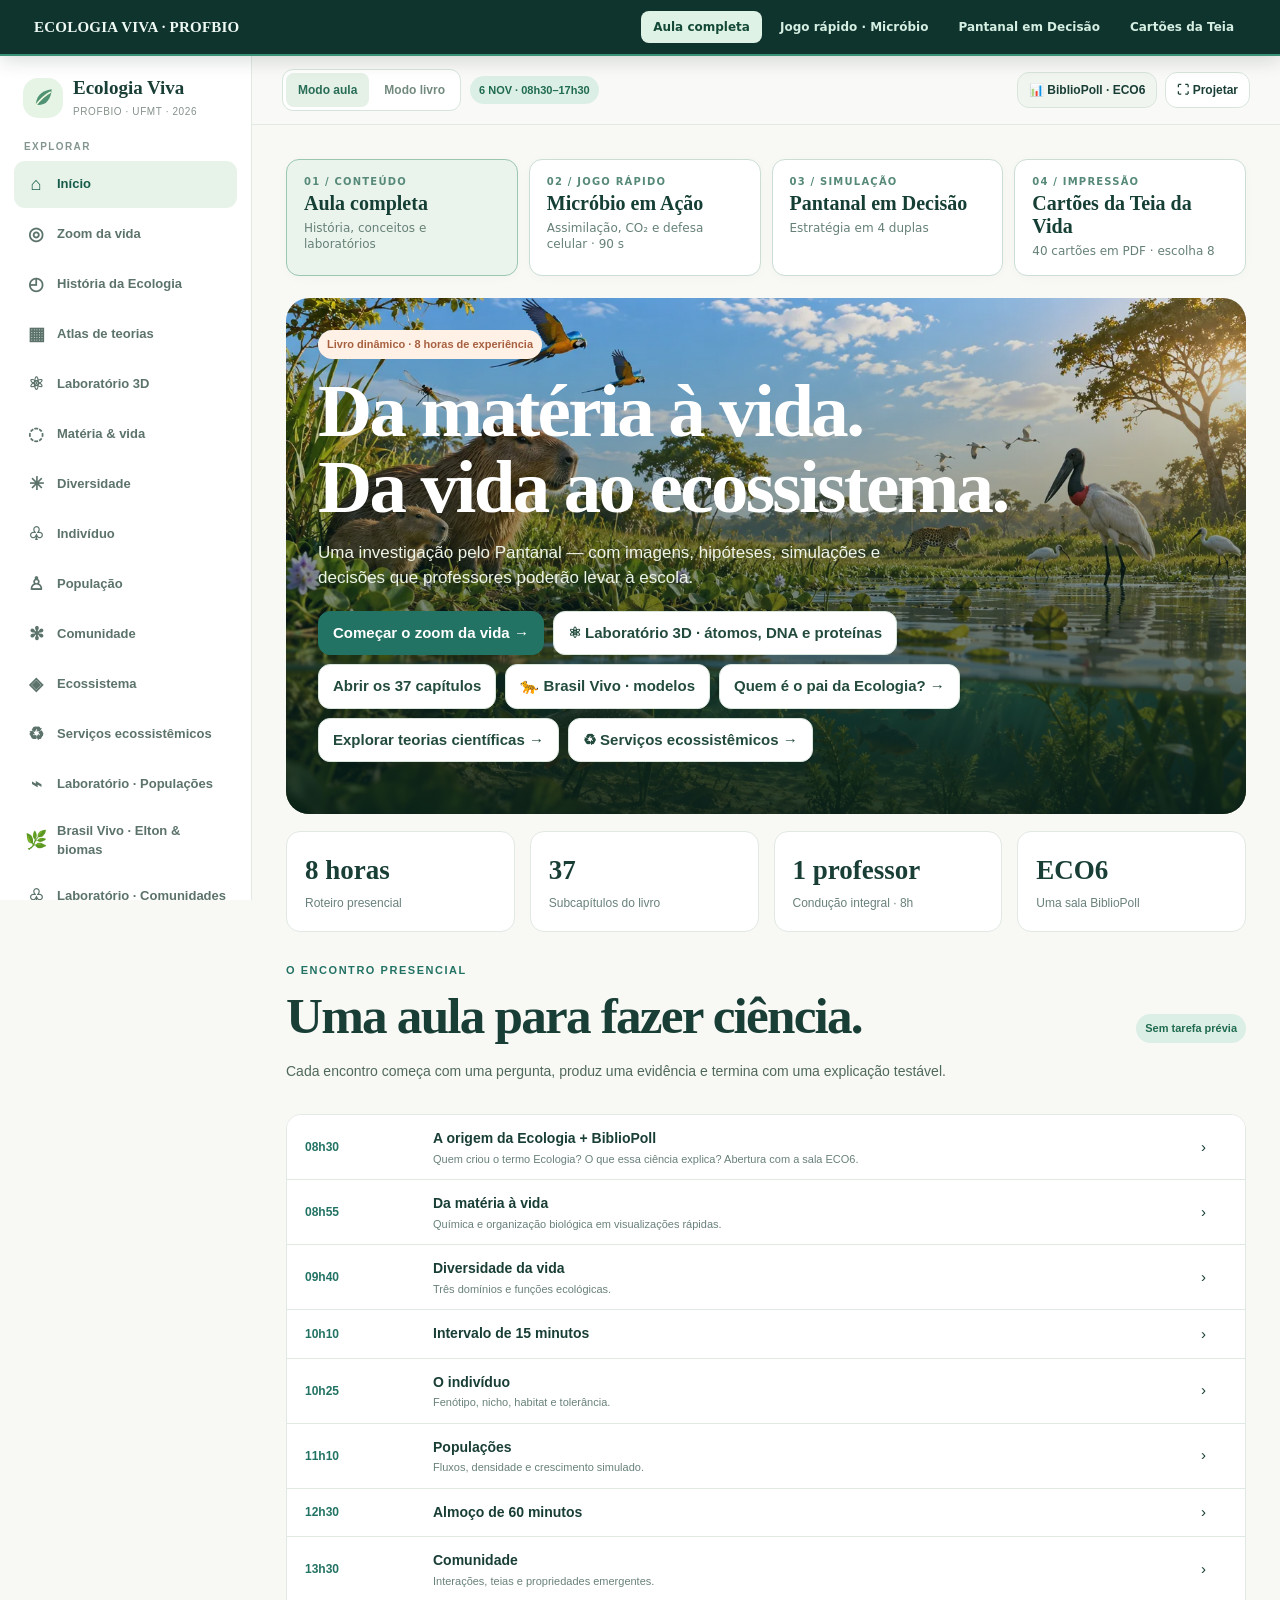
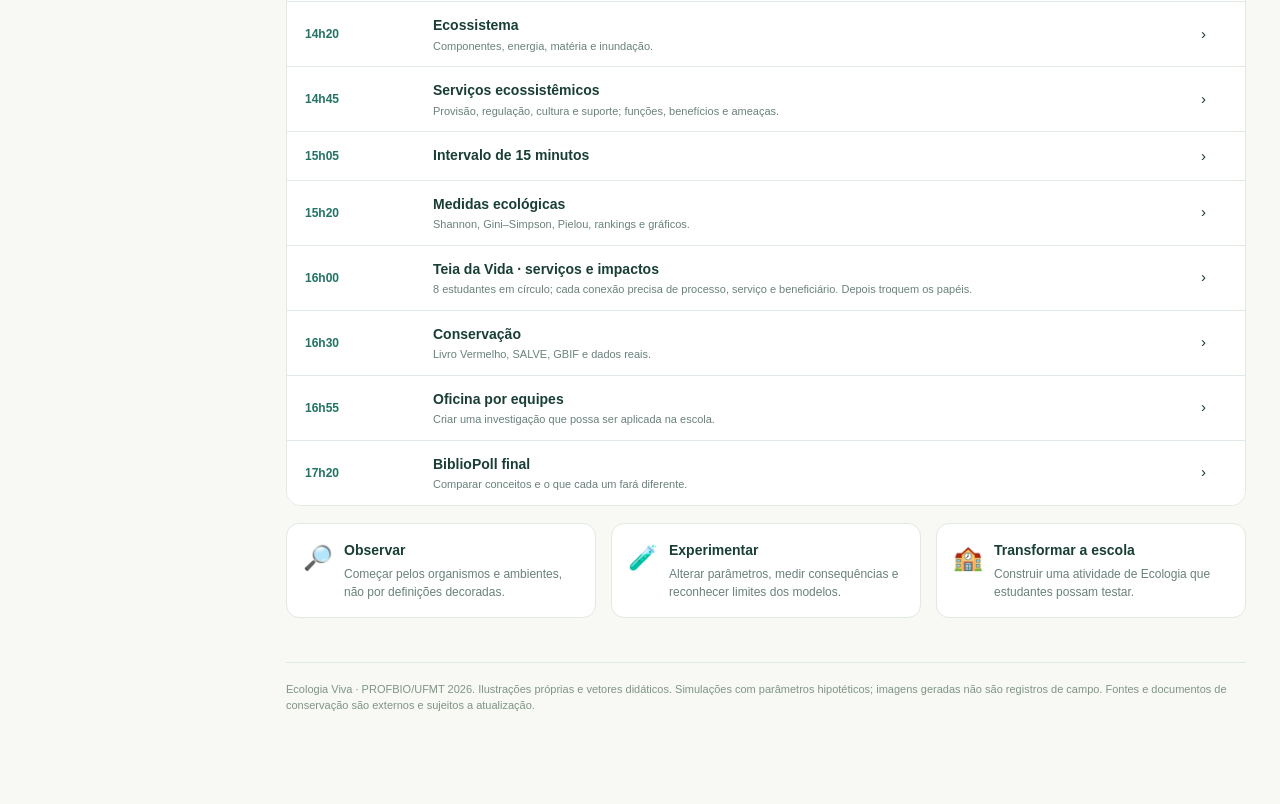
==== commit a97d2017: "feat: incorporar novo jogo microbiano aos capitulos da aula de Ecologia" ====
--- a/index.html
+++ b/index.html
@@ -380,7 +380,7 @@
 function renderNav(){$('#nav').innerHTML=NAV.map(([v,n,i])=>`<button type="button" class="navbtn ${v===S.view?'active':''}" data-view="${v}"><span class="navico">${i}</span>${n}${v==='biblioteca'?'<span class="num">37</span>':''}</button>`).join('')+`<div class="navhead">Acesso rápido</div><a class="navbtn edu-navext" href="./microbio/"><span class="navico" aria-hidden="true">◈</span>Micróbio em Ação <span class="num">90 s</span></a><a class="navbtn edu-navext" href="./jogo/"><span class="navico" aria-hidden="true">▣</span>Jogo digital <span class="num">4 duplas</span></a><a class="navbtn edu-navext" href="./cartoes/"><span class="navico" aria-hidden="true">▤</span>Cartões da Teia <span class="num">PDF</span></a>`;$('#mode').innerHTML=`<button data-mode="aula" class="${S.mode==='aula'?'sel':''}" aria-pressed="${S.mode==='aula'}">Modo aula</button><button data-mode="livro" class="${S.mode==='livro'?'sel':''}" aria-pressed="${S.mode==='livro'}">Modo livro</button>`}
 function goto(v){S.view=v;render();window.scrollTo({top:0,behavior:'smooth'})}
 function render(){disposeMicro3D();disposeChem3D();renderNav();const roots={inicio:renderHome,trilha:renderTrail,lab3d:renderLab3D,fundamentos:()=>renderGroup('fundamentos'),diversidade:renderLife,individuo:renderIndividual,populacao:renderPopulation,comunidade:renderCommunity,ecossistema:renderEcosystem,medidas:renderMeasures,conservacao:renderConservation,jogos:renderGames,ensinar:renderTeach,biblioteca:renderLibrary,topico:renderTopic,historia:sciHistoryPage,teorias:sciTheoriesPage,labeco:()=>sciLabPage('labeco'),labpop:()=>sciLabPage('labpop'),labcom:()=>sciLabPage('labcom')};$('#view').innerHTML=(roots[S.view]||renderHome)()+`<div class="footer">Ecologia Viva · PROFBIO/UFMT 2026. Ilustrações próprias e vetores didáticos. Simulações com parâmetros hipotéticos; imagens geradas não são registros de campo. Fontes e documentos de conservação são externos e sujeitos a atualização.</div>`;if(S.view==='populacao')updatePop();if(S.view==='medidas')updateMetrics();initChem3D();sciRefresh()}
-function renderHome(){const schedule=[['08h30','A origem da Ecologia + BiblioPoll','Quem criou o termo Ecologia? O que essa ciência explica? Abertura com a sala ECO6.','historia'],['08h55','Da matéria à vida','Química e organização biológica em visualizações rápidas.','fundamentos'],['09h40','Diversidade da vida','Três domínios e funções ecológicas.','diversidade'],['10h10','Intervalo de 15 minutos','','inicio'],['10h25','O indivíduo','Fenótipo, nicho, habitat e tolerância.','individuo'],['11h10','Populações','Fluxos, densidade e crescimento simulado.','populacao'],['12h30','Almoço de 60 minutos','','inicio'],['13h30','Comunidade','Interações, teias e propriedades emergentes.','comunidade'],['14h20','Ecossistema','Componentes, energia, matéria e inundação.','ecossistema'],['14h45','Serviços ecossistêmicos','Provisão, regulação, cultura e suporte; funções, benefícios e ameaças.','servicos'],['15h05','Intervalo de 15 minutos','','inicio'],['15h20','Medidas ecológicas','Shannon, Gini–Simpson, Pielou, rankings e gráficos.','medidas'],['16h00','Teia da Vida · serviços e impactos','8 estudantes em círculo; cada conexão precisa de processo, serviço e beneficiário. Depois troquem os papéis.','servicos'],['16h30','Conservação','Livro Vermelho, SALVE, GBIF e dados reais.','conservacao'],['16h55','Oficina por equipes','Criar uma investigação que possa ser aplicada na escola.','ensinar'],['17h20','BiblioPoll final','Comparar conceitos e o que cada um fará diferente.','ensinar']];return `<section class="edu-shortcuts" aria-label="Escolha uma atividade"><a class="edu-shortcut current" href="./" aria-current="page"><small>01 / CONTEÚDO</small><strong>Aula completa</strong><span>História, conceitos e laboratórios</span></a><a class="edu-shortcut" href="./microbio/"><small>02 / JOGO RÁPIDO</small><strong>Micróbio em Ação</strong><span>Assimilação e divisão celular · 90 s</span></a><a class="edu-shortcut" href="./jogo/"><small>03 / SIMULAÇÃO</small><strong>Pantanal em Decisão</strong><span>Estratégia em 4 duplas</span></a><a class="edu-shortcut" href="./cartoes/"><small>04 / IMPRESSÃO</small><strong>Cartões da Teia da Vida</strong><span>40 cartões em PDF · escolha 8</span></a></section><div class="hero" style="background-image:url('${IMAGES.hero}')"><div><span class="badge peach">Livro dinâmico · 8 horas de experiência</span><h1>Da matéria à vida.<br>Da vida ao ecossistema.</h1><p>Uma investigação pelo Pantanal — com imagens, hipóteses, simulações e decisões que professores poderão levar à escola.</p><div class="actions"><button class="btn primary" data-view="trilha">Começar o zoom da vida →</button><button class="btn" data-view="lab3d">⚛ Laboratório 3D · átomos, DNA e proteínas</button><button class="btn" data-view="biblioteca">Abrir os 37 capítulos</button><button class="btn" data-view="brasilvivo">🐆 Brasil Vivo · modelos</button><button class="btn" data-view="historia">Quem é o pai da Ecologia? →</button><button class="btn" data-view="teorias">Explorar teorias científicas →</button><button class="btn" data-view="servicos">♻ Serviços ecossistêmicos →</button></div></div></div><div class="grid four intro-stats"><div class="stat"><b>8 horas</b><small>Roteiro presencial</small></div><div class="stat"><b>37</b><small>Subcapítulos do livro</small></div><div class="stat"><b>1 professor</b><small>Condução integral · 8h</small></div><div class="stat"><b>ECO6</b><small>Uma sala BiblioPoll</small></div></div><div class="flex"><div>${title('O encontro presencial','Uma aula para fazer ciência.','Cada encontro começa com uma pergunta, produz uma evidência e termina com uma explicação testável.')}</div><span class="badge">Sem tarefa prévia</span></div><div class="timeline">${schedule.map(([h,t,d,v])=>`<button type="button" data-view="${v}"><time>${h}</time><div><strong>${t}</strong><p>${d}</p></div><span aria-hidden="true">›</span></button>`).join('')}</div><div class="grid three" style="margin-top:17px">${[['🔎','Observar','Começar pelos organismos e ambientes, não por definições decoradas.'],['🧪','Experimentar','Alterar parâmetros, medir consequências e reconhecer limites dos modelos.'],['🏫','Transformar a escola','Construir uma atividade de Ecologia que estudantes possam testar.']].map(([i,t,d])=>`<div class="feature"><span class="ico">${i}</span><div><strong>${t}</strong><p>${d}</p></div></div>`).join('')}</div>`}
+function renderHome(){const schedule=[['08h30','A origem da Ecologia + BiblioPoll','Quem criou o termo Ecologia? O que essa ciência explica? Abertura com a sala ECO6.','historia'],['08h55','Da matéria à vida','Química e organização biológica em visualizações rápidas.','fundamentos'],['09h40','Diversidade da vida','Três domínios e funções ecológicas.','diversidade'],['10h10','Intervalo de 15 minutos','','inicio'],['10h25','O indivíduo','Fenótipo, nicho, habitat e tolerância.','individuo'],['11h10','Populações','Fluxos, densidade e crescimento simulado.','populacao'],['12h30','Almoço de 60 minutos','','inicio'],['13h30','Comunidade','Interações, teias e propriedades emergentes.','comunidade'],['14h20','Ecossistema','Componentes, energia, matéria e inundação.','ecossistema'],['14h45','Serviços ecossistêmicos','Provisão, regulação, cultura e suporte; funções, benefícios e ameaças.','servicos'],['15h05','Intervalo de 15 minutos','','inicio'],['15h20','Medidas ecológicas','Shannon, Gini–Simpson, Pielou, rankings e gráficos.','medidas'],['16h00','Teia da Vida · serviços e impactos','8 estudantes em círculo; cada conexão precisa de processo, serviço e beneficiário. Depois troquem os papéis.','servicos'],['16h30','Conservação','Livro Vermelho, SALVE, GBIF e dados reais.','conservacao'],['16h55','Oficina por equipes','Criar uma investigação que possa ser aplicada na escola.','ensinar'],['17h20','BiblioPoll final','Comparar conceitos e o que cada um fará diferente.','ensinar']];return `<section class="edu-shortcuts" aria-label="Escolha uma atividade"><a class="edu-shortcut current" href="./" aria-current="page"><small>01 / CONTEÚDO</small><strong>Aula completa</strong><span>História, conceitos e laboratórios</span></a><a class="edu-shortcut" href="./microbio/"><small>02 / JOGO RÁPIDO</small><strong>Micróbio em Ação</strong><span>Assimilação, CO₂ e defesa celular · 90 s</span></a><a class="edu-shortcut" href="./jogo/"><small>03 / SIMULAÇÃO</small><strong>Pantanal em Decisão</strong><span>Estratégia em 4 duplas</span></a><a class="edu-shortcut" href="./cartoes/"><small>04 / IMPRESSÃO</small><strong>Cartões da Teia da Vida</strong><span>40 cartões em PDF · escolha 8</span></a></section><div class="hero" style="background-image:url('${IMAGES.hero}')"><div><span class="badge peach">Livro dinâmico · 8 horas de experiência</span><h1>Da matéria à vida.<br>Da vida ao ecossistema.</h1><p>Uma investigação pelo Pantanal — com imagens, hipóteses, simulações e decisões que professores poderão levar à escola.</p><div class="actions"><button class="btn primary" data-view="trilha">Começar o zoom da vida →</button><button class="btn" data-view="lab3d">⚛ Laboratório 3D · átomos, DNA e proteínas</button><button class="btn" data-view="biblioteca">Abrir os 37 capítulos</button><button class="btn" data-view="brasilvivo">🐆 Brasil Vivo · modelos</button><button class="btn" data-view="historia">Quem é o pai da Ecologia? →</button><button class="btn" data-view="teorias">Explorar teorias científicas →</button><button class="btn" data-view="servicos">♻ Serviços ecossistêmicos →</button></div></div></div><div class="grid four intro-stats"><div class="stat"><b>8 horas</b><small>Roteiro presencial</small></div><div class="stat"><b>37</b><small>Subcapítulos do livro</small></div><div class="stat"><b>1 professor</b><small>Condução integral · 8h</small></div><div class="stat"><b>ECO6</b><small>Uma sala BiblioPoll</small></div></div><div class="flex"><div>${title('O encontro presencial','Uma aula para fazer ciência.','Cada encontro começa com uma pergunta, produz uma evidência e termina com uma explicação testável.')}</div><span class="badge">Sem tarefa prévia</span></div><div class="timeline">${schedule.map(([h,t,d,v])=>`<button type="button" data-view="${v}"><time>${h}</time><div><strong>${t}</strong><p>${d}</p></div><span aria-hidden="true">›</span></button>`).join('')}</div><div class="grid three" style="margin-top:17px">${[['🔎','Observar','Começar pelos organismos e ambientes, não por definições decoradas.'],['🧪','Experimentar','Alterar parâmetros, medir consequências e reconhecer limites dos modelos.'],['🏫','Transformar a escola','Construir uma atividade de Ecologia que estudantes possam testar.']].map(([i,t,d])=>`<div class="feature"><span class="ico">${i}</span><div><strong>${t}</strong><p>${d}</p></div></div>`).join('')}</div>`}
 function sheet(svg,caption='Ilustração vetorial original · conceitos simplificados'){return `<div class="visual">${svg}</div><div class="viscap">${caption}</div>`}
 function svgScene(inner){return `<svg viewBox="0 0 800 450" xmlns="http://www.w3.org/2000/svg" role="img" aria-label="Ilustração científica vetorial original"><defs><linearGradient id="gBg" x1="0" y1="0" x2="1" y2="1"><stop stop-color="#e9f7ed"/><stop offset="1" stop-color="#d3e8e8"/></linearGradient><linearGradient id="gObj" x1="0" y1="0" x2="1" y2="1"><stop stop-color="#4d9f89"/><stop offset="1" stop-color="#207061"/></linearGradient><filter id="drop"><feDropShadow dx="0" dy="8" stdDeviation="10" flood-color="#174b3d" flood-opacity=".11"/></filter><marker id="arrow" markerWidth="12" markerHeight="12" refX="9" refY="6" orient="auto"><path d="M0 2L10 6 0 10" fill="none" stroke="#3d8d77" stroke-width="2"/></marker></defs><rect width="800" height="450" fill="url(#gBg)"/>${inner}</svg>`}
 const textSvg=(x,y,t,size=22,c='#275348',anchor='middle')=>`<text x="${x}" y="${y}" font-family="system-ui, sans-serif" font-size="${size}" fill="${c}" text-anchor="${anchor}" font-weight="650">${esc(t)}</text>`;
@@ -861,13 +861,13 @@
 const TOPIC_IMG={fundamentos:'organisms',diversidade:'tree',individuo:'individuo',populacao:'populacao',comunidade:'comunidade',ecossistema:'ecossistema',medidas:'populacao',conservacao:'pressao',ensinar:'expedicao'};
 const topicVisual=(c)=>{const n=Number(c.imgId?.split('-')[1]);if(n===2)return renderChem3D('atom');if(n===3)return renderChem3D('molecule');if(n===5)return renderBio3D();if(n===6)return renderMicro3D('enz');if(n===7)return renderMicro3D('cells');if(n===8)return renderMicro3D('organisms');if(n===9)return renderMicro3D('tree');if(n<=8){let a={2:'atom',3:'water',4:'water',5:'dna'};return sheet(scienceGraphic(a[n]||'tree'))}const k=n<=15?'ecossistema':n<=17?'individuo':n<=20?'populacao':n<=23?'comunidade':n<=26?'ecossistema':n<=27?'conectividade':n<=32?'comunidade':n<=33?'pressao':'expedicao';return `${image(k,esc(c.titulo),'topic-image')}<div class="caption">Ilustração original de apoio ao conceito, não uma observação ou evidência empírica.</div>`};
 function renderTopic(){const c=CHAPTERS.find(x=>x.id===S.topic)||CHAPTERS[0];const tabs=[['ver','Ver'],['entender','Entender'],['explorar','Explorar'],['medir','Medir'],['ensinar','Ensinar']];let content='';if(S.topicTab==='ver')content=topicVisual(c);if(S.topicTab==='entender')content=`<div class="panel soft"><h3>${esc(c.titulo)}</h3><p class="desc">${esc(c.objetivo)}</p><div class="hr"></div><div class="label">Conceitos essenciais</div><p>${esc(c.conceitos)}</p>${c.nota?`<p class="notice warn">${esc(c.nota)}</p>`:''}</div>`;if(S.topicTab==='explorar')content=`<div class="panel">${pill('Uma ação para experimentar')}<h3 style="margin-top:14px">Faça, observe, explique.</h3><p class="desc">${esc(c.interacao)}</p><div class="actions"><button class="btn primary" data-view="${groupFor(c.aba)}">Abrir laboratório relacionado →</button></div></div>`;if(S.topicTab==='medir')content=`<div class="panel">${pill('Pergunta e evidência')}<h3 style="margin-top:14px">O que poderia ser medido?</h3><p class="desc">${esc(c.atividade)}</p><p class="micro">Primeiro formule uma pergunta; depois defina unidade amostral, variável e escala espacial e temporal.</p><button class="btn" data-view="medidas">Abrir os índices e gráficos</button></div>`;if(S.topicTab==='ensinar')content=`<div class="panel"><h3>Transforme em investigação escolar</h3><p><b>Ao vivo:</b> ${esc(c.aoVivo)}</p><p><b>Depois da aula:</b> ${esc(c.depois)}</p><p><b>Evidência esperada:</b> ${esc(c.atividade)}</p><button class="btn primary" data-view="ensinar">Criar plano de aula</button></div>`;
-return `${title(`Livro dinâmico · ${esc(c.aba)}`,esc(c.titulo),esc(c.objetivo))}<div class="flex">${pill(c.prioridade==='Essencial'?'Na trilha presencial':'Para aprofundar')}<button class="btn small" data-view="biblioteca">← Todos os capítulos</button></div><div class="subnav" role="tablist">${tabs.map(([k,t])=>`<button role="tab" aria-selected="${S.topicTab===k}" class="${S.topicTab===k?'sel':''}" data-topic-tab="${k}">${t}</button>`).join('')}</div>${content}${sciGlossaryPanel(c)}<div class="notice" style="margin-top:15px">A figura serve para discutir o processo. Quando se tratar de uma ilustração, não substitui uma medida, amostragem ou observação da natureza.</div>`}
+return `${title(`Livro dinâmico · ${esc(c.aba)}`,esc(c.titulo),esc(c.objetivo))}<div class="flex">${pill(c.prioridade==='Essencial'?'Na trilha presencial':'Para aprofundar')}<button class="btn small" data-view="biblioteca">← Todos os capítulos</button></div><div class="subnav" role="tablist">${tabs.map(([k,t])=>`<button role="tab" aria-selected="${S.topicTab===k}" class="${S.topicTab===k?'sel':''}" data-topic-tab="${k}">${t}</button>`).join('')}</div>${content}${c.id==='c10'?`<div class="panel soft" style="margin-top:16px"><div class="kicker">JOGO CIENTÍFICO · 90 SEGUNDOS</div><h3>Micróbio em Ação</h3><p>Controle uma bactéria heterotrófica: assimile nutrientes, libere CO₂ e evite estresse por Cu²⁺ em excesso e H₂O₂. Gaste energia em proteção celular e compare três ambientes.</p><a class="btn primary" href="./microbio/">Abrir laboratório microbiano →</a></div>`:''}${sciGlossaryPanel(c)}<div class="notice" style="margin-top:15px">A figura serve para discutir o processo. Quando se tratar de uma ilustração, não substitui uma medida, amostragem ou observação da natureza.</div>`}
 function groupFor(aba){return Object.keys(GROUPS).find(k=>GROUPS[k].includes(aba))||'trilha'}
 function renderGroup(g){let ch=CHAPTERS.filter(c=>GROUPS[g].includes(c.aba));let sel=ch.find(c=>c.id===S.topic)||ch[0];if(!ch.find(c=>c.id===S.topic))S.topic=sel.id;
 return `${title('Capítulos do livro · abrir e aprofundar',g==='fundamentos'?'Da matéria à organização da vida.':'Explorar conceitos','A trilha é visual e breve na aula. Abra cada subcapítulo para estudar com mais tempo depois.')}<div class="grid two">${ch.map(c=>`<button class="chapter" data-topic="${c.id}"><span class="tag ${c.prioridade==='Essencial'?'live':''}">${c.prioridade==='Essencial'?'Aula':'Aprofundar'}</span><b>${esc(c.titulo)}</b><small>${esc(c.objetivo)}</small></button>`).join('')}</div><div class="actions"><button class="btn primary" data-view="trilha">Voltar ao zoom da vida →</button></div>`}
 function renderLibrary(){let list=CHAPTERS.filter(c=>[c.titulo,c.aba,c.conceitos].join(' ').toLocaleLowerCase('pt-BR').includes(S.filter.toLocaleLowerCase('pt-BR')));return `${title('Biblioteca interativa','37 subcapítulos. Uma trajetória.','Explore todas as partes do livro, inclusive o material que não caberá no encontro presencial.')}<div class="panel"><label class="small" for="searchchap" style="font-weight:750">Buscar por conceito ou capítulo</label><input id="searchchap" type="text" placeholder="Ex.: DNA, população, Shannon, fungos, GBIF" value="${esc(S.filter)}" style="margin-top:7px" autocomplete="off"><div class="micro" style="margin-top:7px"><span id="countchap">${list.length}</span> capítulos encontrados</div></div><div class="library-list" id="library-list">${list.map(c=>chapterCard(c)).join('')}</div>`}
 function chapterCard(c){return `<button class="chapter" data-topic="${c.id}" data-chapter-title="${esc(c.titulo+' '+c.aba+' '+c.conceitos).toLocaleLowerCase('pt-BR')}"><span class="tag ${c.prioridade==='Essencial'?'live':''}">${esc(c.aba)} · ${c.prioridade==='Essencial'?'Na aula':'Pós-aula'}</span><b>${esc(c.titulo)}</b><small>${esc(c.objetivo)}</small></button>`}
-function renderLife(){const t=TAXA[S.taxonomy];return `${title('Diversidade da vida','Não existe um único tipo de indivíduo.','Do metabolismo microbiano às grandes linhagens animais. Clique nos grupos e descubra suas funções ecológicas.')}<div class="stage-layout"><div class="panel">${renderMicro3D('tree')}<div class="grid two" style="margin-top:13px">${TAXA.map(([ic,name],i)=>`<button class="taxon-btn ${S.taxonomy===i?'selected':''}" data-taxon="${i}"><span>${ic}</span><small>${esc(name)}</small></button>`).join('')}</div></div><div class="panel stage-info"><span class="stage-no">ORGANISMOS · FUNÇÕES ECOLÓGICAS</span><h2>${t[1]}</h2><p class="desc">${t[2]}</p><div class="key">A diversidade filogenética importa porque as linhagens apresentam diferentes formas de obter recursos, crescer e interagir.</div><div class="question"><b>Pergunta:</b><p>Como este grupo participa do funcionamento de um ecossistema?</p></div><div class="actions"><button class="btn" data-topic="c09">Ver árvore da vida</button><button class="btn primary" data-view="individuo">Ir ao indivíduo →</button></div></div></div><div class="notice warn" style="margin-top:14px">Bacteria, Archaea e Eukarya são três domínios tradicionalmente usados no ensino; a filogenia profunda permanece tema de pesquisa. Plantas, fungos e animais pertencem a Eukarya. “Protistas” e “peixes” são categorias úteis em aula, mas não clados exclusivos em todas as classificações.</div>`}
+function renderLife(){const t=TAXA[S.taxonomy];return `${title('Diversidade da vida','Não existe um único tipo de indivíduo.','Do metabolismo microbiano às grandes linhagens animais. Clique nos grupos e descubra suas funções ecológicas.')}<div class="stage-layout"><div class="panel">${renderMicro3D('tree')}<div class="grid two" style="margin-top:13px">${TAXA.map(([ic,name],i)=>`<button class="taxon-btn ${S.taxonomy===i?'selected':''}" data-taxon="${i}"><span>${ic}</span><small>${esc(name)}</small></button>`).join('')}</div></div><div class="panel stage-info"><span class="stage-no">ORGANISMOS · FUNÇÕES ECOLÓGICAS</span><h2>${t[1]}</h2><p class="desc">${t[2]}</p><div class="key">A diversidade filogenética importa porque as linhagens apresentam diferentes formas de obter recursos, crescer e interagir.</div><div class="question"><b>Pergunta:</b><p>Como este grupo participa do funcionamento de um ecossistema?</p></div><div class="actions"><button class="btn" data-topic="c09">Ver árvore da vida</button><button class="btn primary" data-view="individuo">Ir ao indivíduo →</button></div></div></div><div class="notice warn" style="margin-top:14px">Bacteria, Archaea e Eukarya são três domínios tradicionalmente usados no ensino; a filogenia profunda permanece tema de pesquisa. Plantas, fungos e animais pertencem a Eukarya. “Protistas” e “peixes” são categorias úteis em aula, mas não clados exclusivos em todas as classificações.</div><div class="actions"><a class="btn primary" href="./microbio/">Jogar: assimilação, respiração e proteção bacteriana →</a></div>`}
 function renderIndividual(){return `${title('Nível ecológico 01','Um indivíduo nunca está isolado do ambiente.','Observe uma capivara: como características, fisiologia e comportamento interagem com o ambiente?')}<div class="stage-layout"><div class="panel">${image('individuo','Capivara individual no Pantanal em ambiente de áreas alagadas')}<p class="caption">Imagem original · indivíduo focal. Não representa dados sobre tolerância ou preferência de habitat.</p><div class="grid two" style="margin-top:12px">${[['Habitat','Onde vive, na escala considerada.'],['Nicho','Condições, recursos e interações que delimitam sua existência.'],['Fenótipo','Atributos observáveis resultantes de genótipo, ambiente e desenvolvimento.'],['Plasticidade','Mudança fenotípica em resposta ao ambiente, com limites biológicos.']].map(([a,b])=>`<div class="feature"><span class="ico">✳</span><div><strong>${a}</strong><p>${b}</p></div></div>`).join('')}</div></div><div class="panel stage-info"><div class="eyebrow">A pergunta de investigação</div><h2>O que condiciona sua sobrevivência?</h2><p class="desc">Considere alimento, água, temperatura, predadores e condições do micro-habitat. Cada resposta demanda observações ou experimentos apropriados.</p><div class="question"><b>Desafio para o grupo</b><p>O mesmo indivíduo teria a mesma atividade e utilização do habitat em uma seca extrema?</p></div><div class="notice" style="margin-top:15px">Não confunda <b>adaptação evolutiva</b> com <b>resposta fisiológica</b> ou <b>plasticidade individual</b>.</div><div class="actions"><button class="btn" data-topic="c17">Nicho e habitat</button><button class="btn primary" data-view="populacao">Vários indivíduos →</button></div></div></div>`}
 function simulatePop(){const {n,k,b,d,i,e}=S.pop;let arr=[n];for(let step=0;step<30;step++){let x=arr[arr.length-1];let next=Math.max(0,Math.min(2000,x+(b-d)*x*(1-x/Math.max(1,k))+i-e));arr.push(next)}return arr}
 function lineGraph(arr,K){const w=700,h=310,plot={x:54,y:20,width:615,height:242};const max=Math.max(K*1.13,1,...arr)*1.1;const X=i=>plot.x+i*plot.width/(arr.length-1);const Y=n=>plot.y+plot.height-n*plot.height/max;const path=arr.map((v,i)=>`${i?'L':'M'}${X(i).toFixed(2)} ${Y(v).toFixed(2)}`).join(' ');const kY=Y(K).toFixed(2);return `<svg viewBox="0 0 ${w} ${h}" role="img" aria-label="Gráfico simulado do número de indivíduos por etapa"><rect width="700" height="310" fill="white"/>${[0,1,2,3,4].map(j=>`<line x1="${plot.x}" y1="${plot.y+j*plot.height/4}" x2="${plot.x+plot.width}" y2="${plot.y+j*plot.height/4}" stroke="#e6eee7"/>${textSvg(plot.x-10,plot.y+j*plot.height/4+4,Math.round(max*(1-j/4)),12,'#719185','end')}`).join('')}<line x1="${plot.x}" x2="${plot.x+plot.width}" y1="${kY}" y2="${kY}" stroke="#daa675" stroke-dasharray="7 6" stroke-width="2"/><path d="${path}" stroke="#2b8571" stroke-width="4" fill="none" stroke-linejoin="round" stroke-linecap="round"/><circle cx="${X(arr.length-1)}" cy="${Y(arr[arr.length-1])}" r="6" fill="#2b8571"/>${textSvg(350,298,'Etapas discretas simuladas (tempo abstrato)',13,'#779080')}${textSvg(606,Number(kY)-8,'K (hipótese)',12,'#bc8c58')}${[0,10,20,30].map(j=>textSvg(X(j),plot.y+plot.height+18,String(j),12,'#719185')).join('')}</svg>`}
